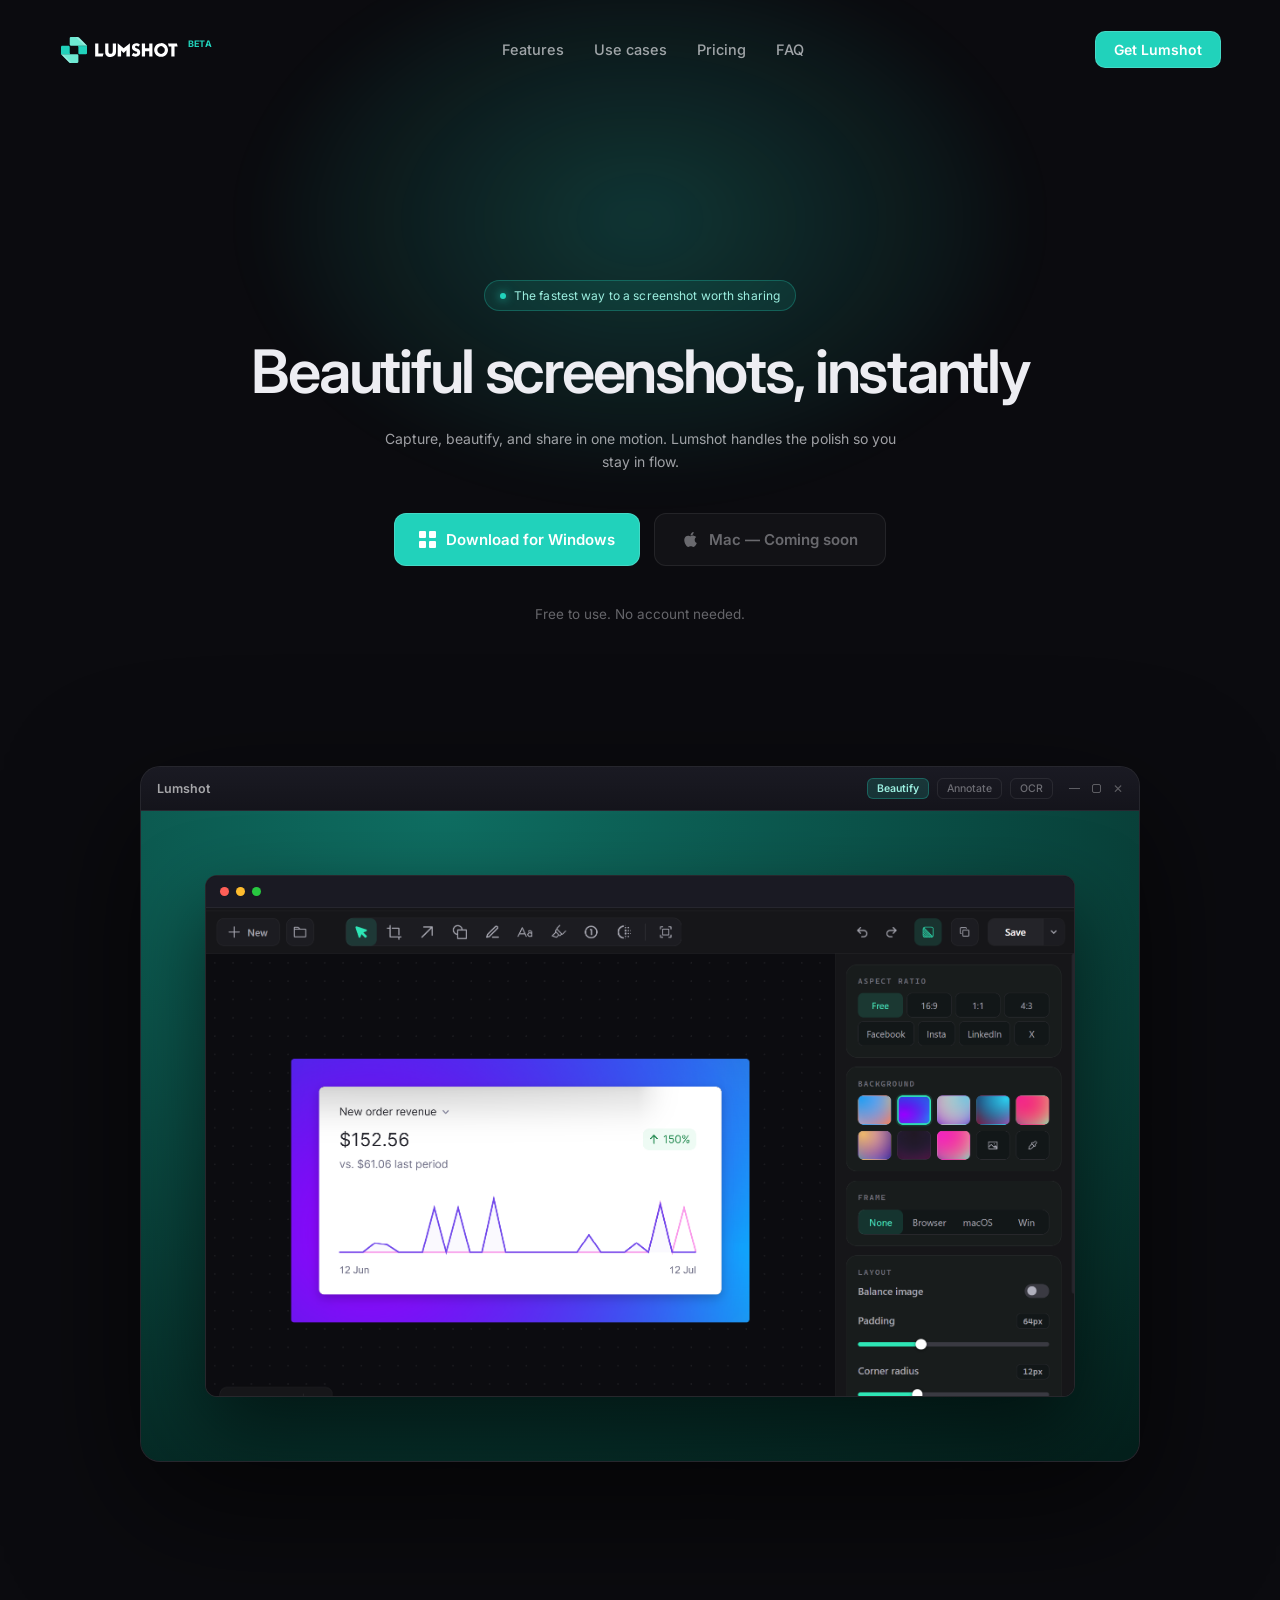
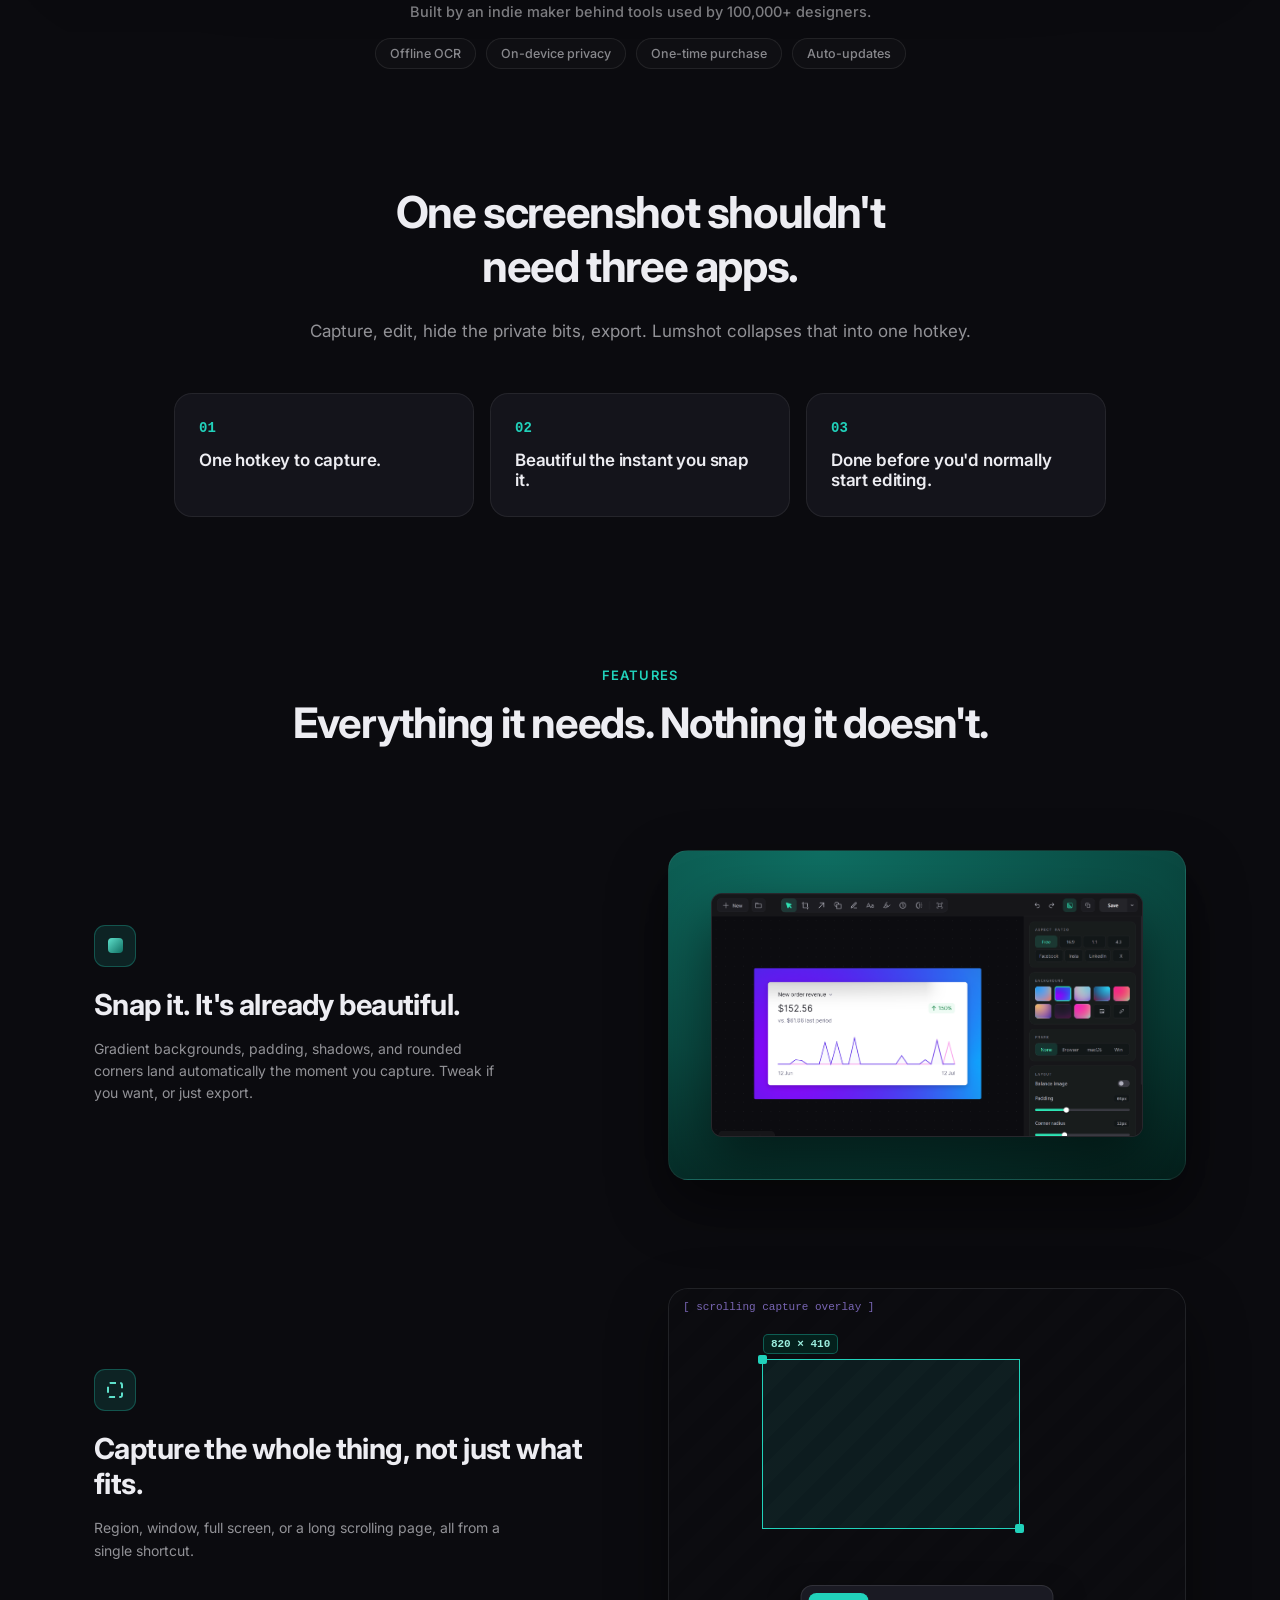
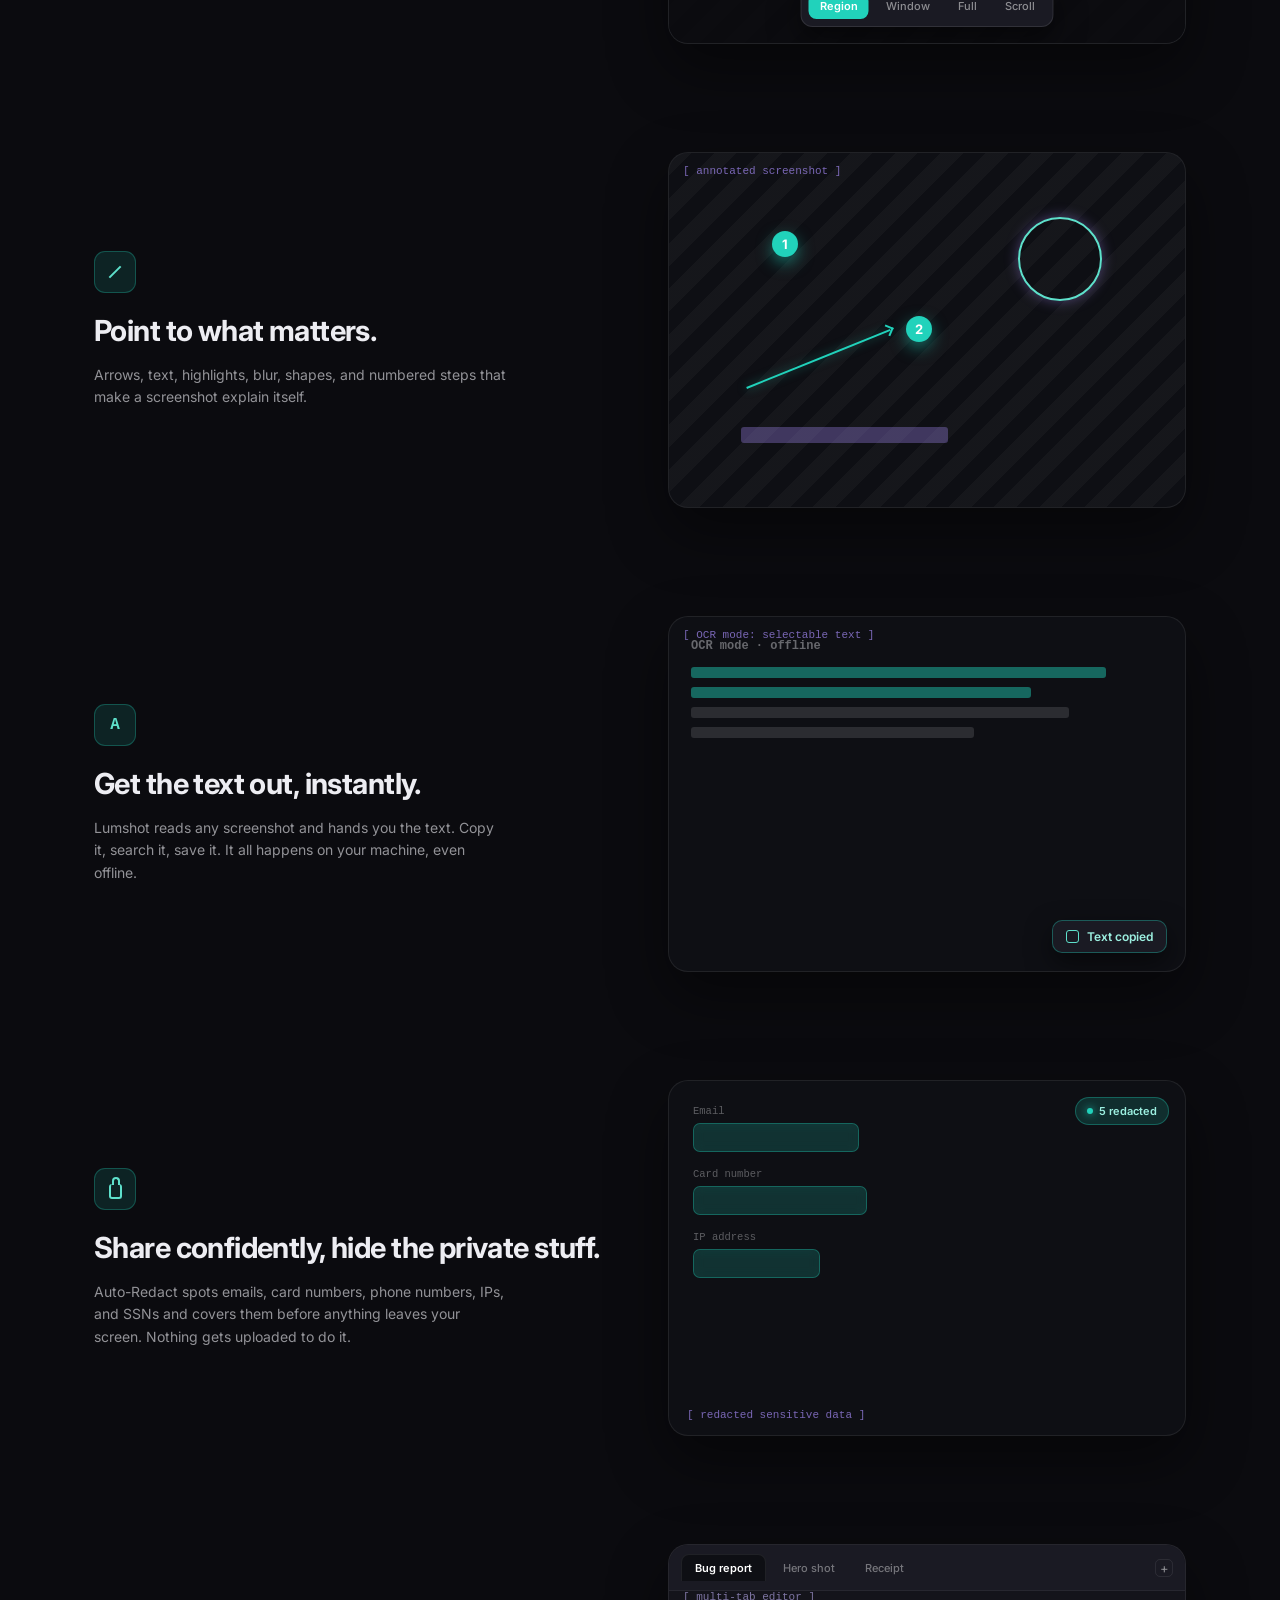
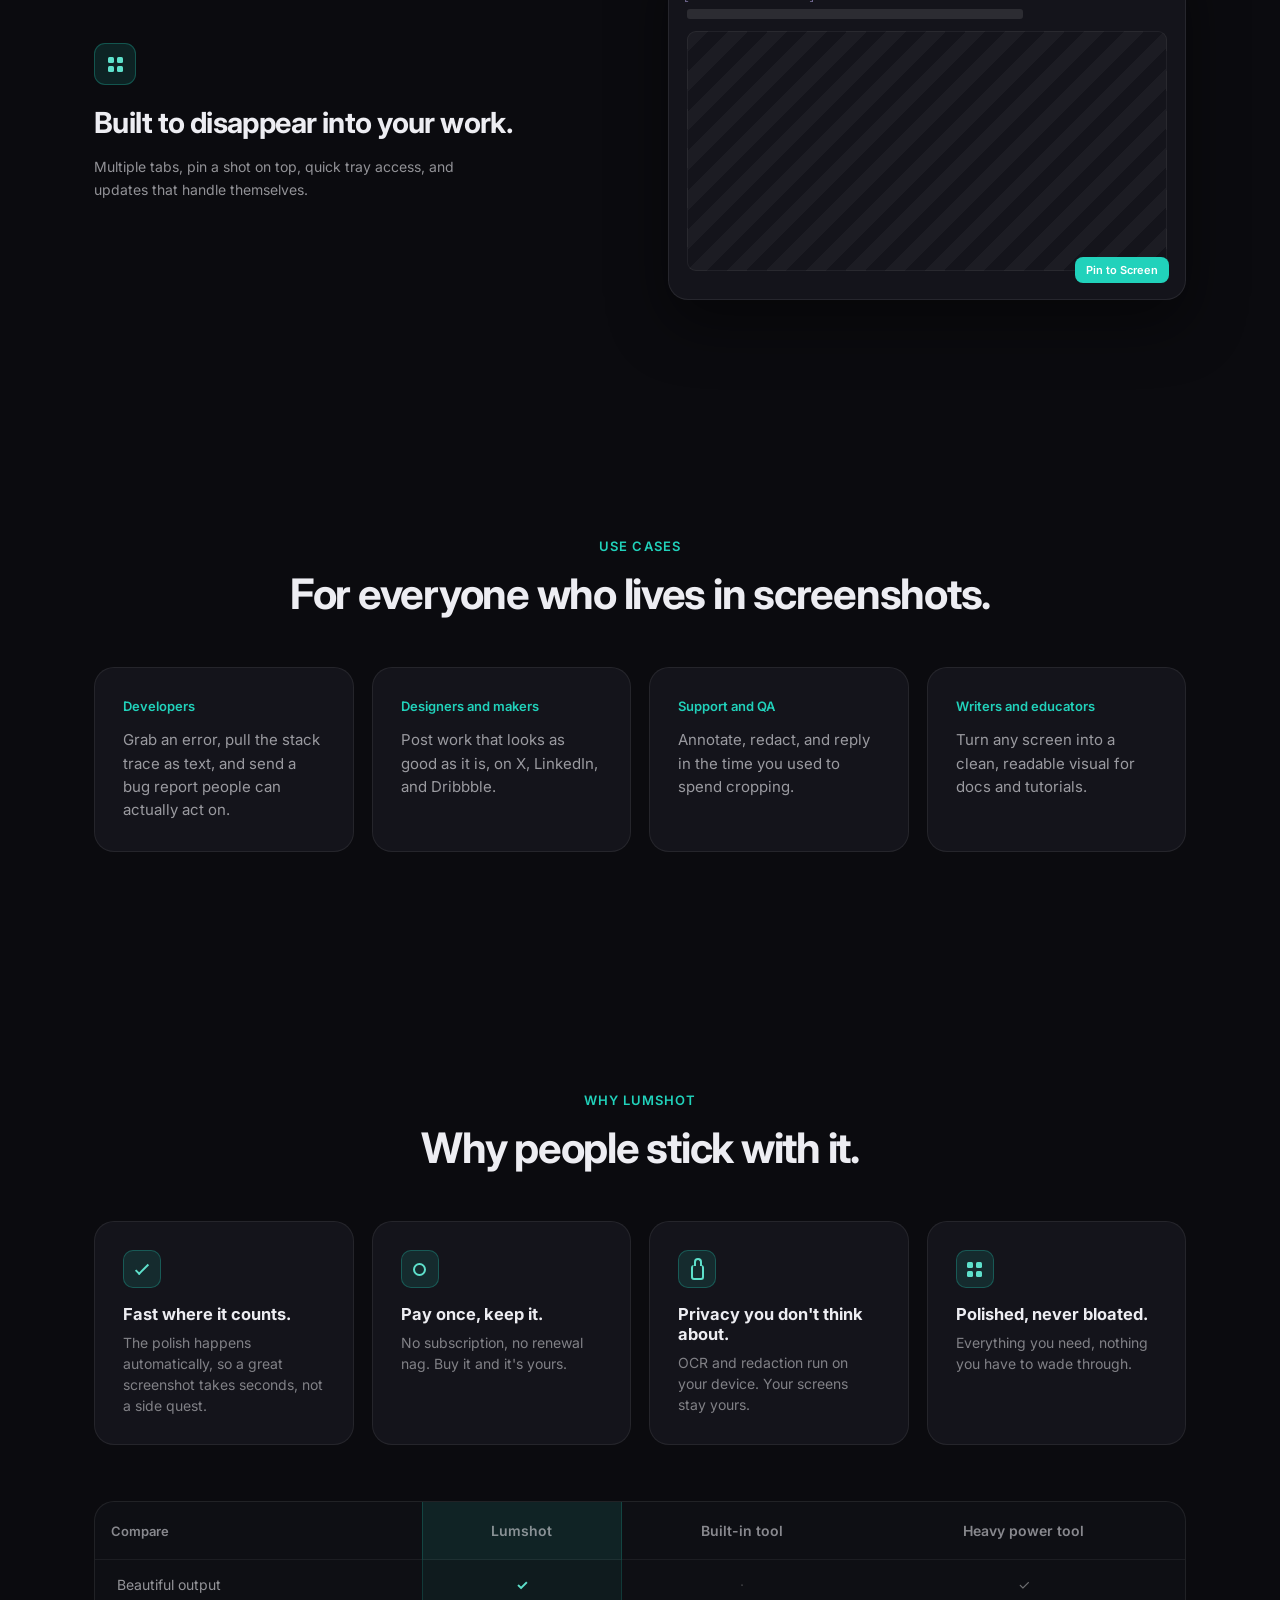
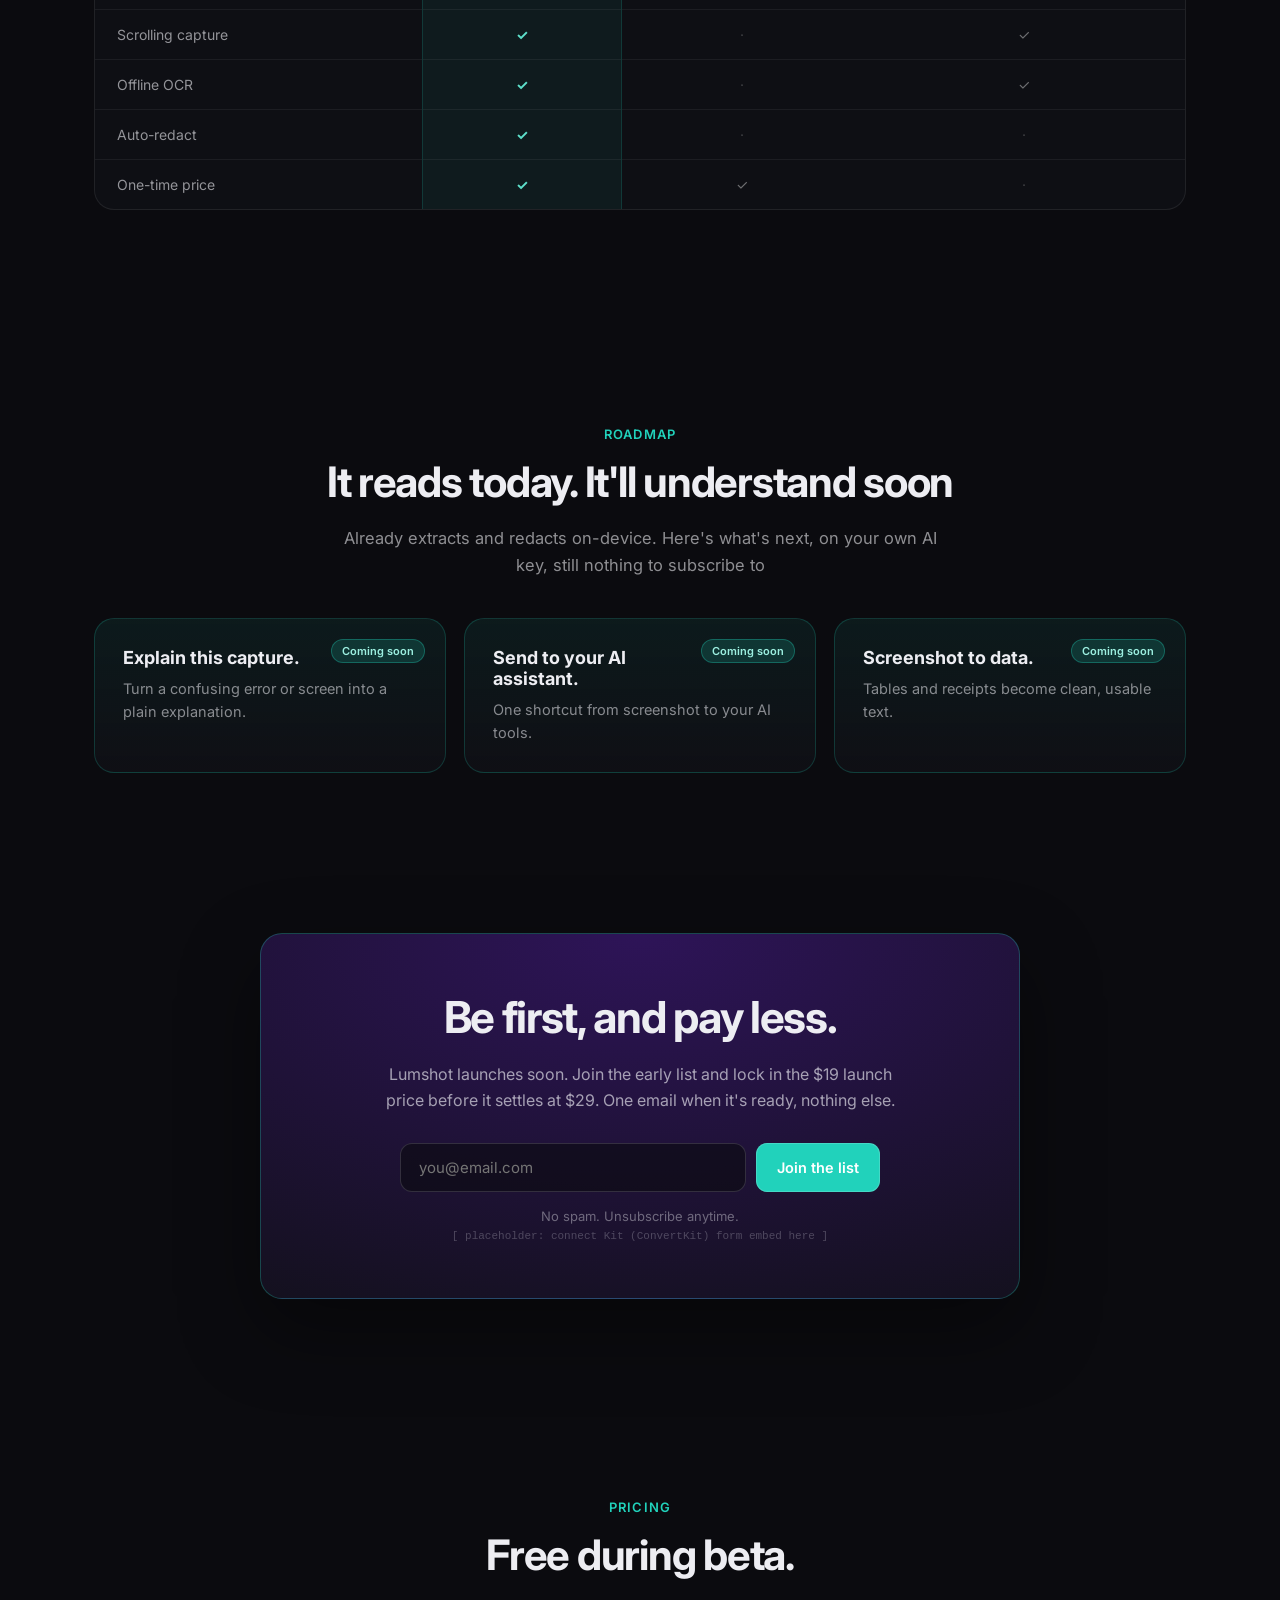
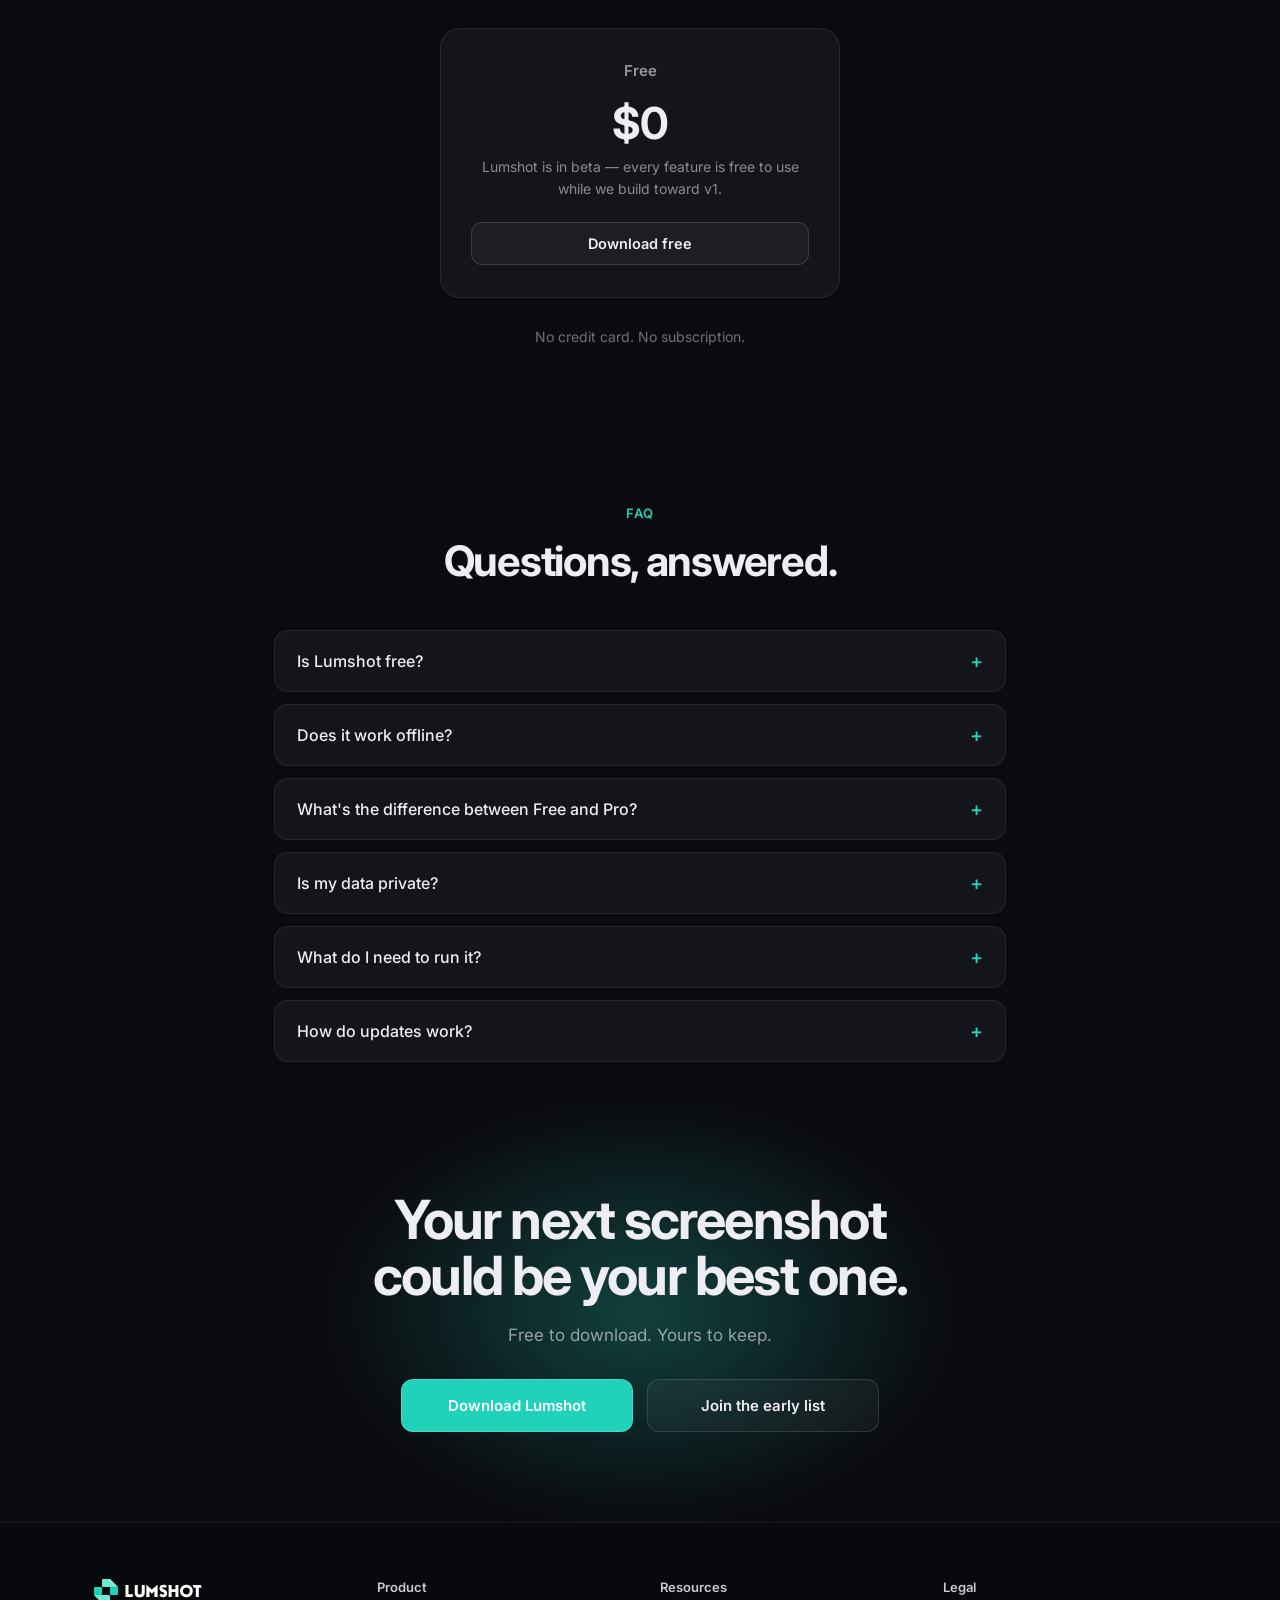
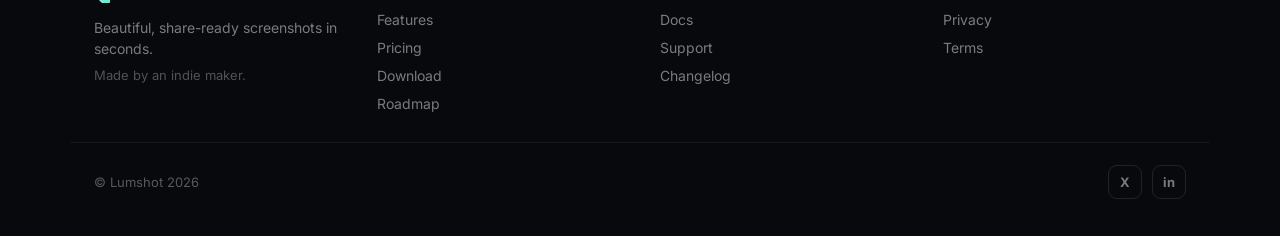
==== index.html @ 4f3ccef1 "Initial commit: Lumshot landing page" ====
<!DOCTYPE html>
<html lang="en">
<head>
<meta charset="utf-8">
<meta name="viewport" content="width=device-width, initial-scale=1">
<title>Lumshot — Beautiful, Share-Ready Screenshots in Seconds</title>
<meta name="description" content="Capture, beautify, annotate, and share screenshots in seconds. Built-in OCR and on-device privacy. A faster screenshot workflow. Pay once, no subscription.">
<link rel="preconnect" href="https://fonts.googleapis.com">
<link rel="preconnect" href="https://fonts.gstatic.com" crossorigin>
<link rel="stylesheet" href="https://fonts.googleapis.com/css2?family=Inter:wght@400;500;600;700;800;900&display=swap">
<link rel="stylesheet" href="styles.css">
</head>
<body>

<div class="page">

<!-- ambient hero glow -->
<div class="hero-glow" aria-hidden="true"></div>

<!-- ===================== NAV ===================== -->
<nav id="lum-nav" class="nav">
  <div id="lum-navbox" class="nav-box">
    <a href="#top" aria-label="Lumshot home" class="nav-logo">
      <img src="assets/logo.svg" alt="Lumshot" class="nav-logo-img">
      <span class="nav-beta">BETA</span>
    </a>
    <div class="nav-links">
      <a href="#features">Features</a>
      <a href="#usecases">Use cases</a>
      <a href="#pricing">Pricing</a>
      <a href="#faq">FAQ</a>
    </div>
    <div class="nav-actions">
      <a href="#pricing" class="btn btn-primary btn-nav">Get Lumshot</a>
      <button id="lum-burger" class="nav-burger" aria-label="Open menu" aria-controls="lum-mobile" aria-expanded="false">
        <span></span>
        <span></span>
        <span></span>
      </button>
    </div>
  </div>
  <div id="lum-mobile" class="nav-mobile">
    <a href="#features">Features</a>
    <a href="#usecases">Use cases</a>
    <a href="#pricing">Pricing</a>
    <a href="#faq">FAQ</a>
    <a href="#pricing" class="nav-mobile-cta">Get Lumshot</a>
  </div>
</nav>

<!-- ===================== HERO ===================== -->
<header id="top" class="hero">
  <div class="pill">
    <span class="pill-dot"></span>
    The fastest way to a screenshot worth sharing
  </div>
  <h1 class="hero-title">Beautiful screenshots, instantly</h1>
  <p class="hero-sub">Capture, beautify, and share in one motion. Lumshot handles the polish so you stay in flow.</p>
  <div class="hero-ctas">
    <a href="#pricing" class="btn btn-primary btn-lg">
      <span class="win-icon" aria-hidden="true">
        <span></span><span></span><span></span><span></span>
      </span>
      Download for Windows
    </a>
    <span class="btn btn-disabled btn-lg">
      <svg viewBox="0 0 384 512" class="mac-icon" aria-hidden="true"><path d="M318.7 268.7c-.2-36.7 16.4-64.4 50-84.8-18.8-26.9-47.2-41.7-84.7-44.6-35.5-2.8-74.3 20.7-88.5 20.7-15 0-49.4-19.7-76.4-19.7C63.3 141.2 4 184.8 4 273.5q0 39.3 14.4 81.2c12.8 36.7 59 126.7 107.2 125.2 25.2-.6 43-17.9 75.8-17.9 31.8 0 48.3 17.9 76.4 17.9 48.6-.7 90.4-82.5 102.6-119.3-65.2-30.7-61.7-90-61.7-91.9zm-56.6-164.2c27.3-32.4 24.8-61.9 24-72.5-24.1 1.4-52 16.4-67.9 34.9-17.5 19.8-27.8 44.3-25.6 71.9 26.1 2 49.9-11.4 69.5-34.3z"></path></svg>
      Mac — Coming soon
    </span>
  </div>
  <p class="hero-note">Free to use. No account needed.</p>

  <!-- hero product shot -->
  <div id="hero-shot" class="hero-shot">
    <div class="hero-shot-float">
      <div class="hero-shot-glow" aria-hidden="true"></div>
      <!-- app window -->
      <div class="app-window">
        <div class="app-titlebar">
          <div class="app-titlebar-left">
            <span class="app-name">Lumshot</span>
          </div>
          <div class="app-titlebar-right">
            <span class="chip chip-active">Beautify</span>
            <span class="chip">Annotate</span>
            <span class="chip">OCR</span>
            <div class="app-window-controls">
              <span class="ctrl-line"></span>
              <span class="ctrl-square"></span>
              <span class="ctrl-close">✕</span>
            </div>
          </div>
        </div>
        <!-- canvas: beautified screenshot on gradient -->
        <div class="app-canvas">
          <div role="img" aria-label="A plain screenshot mid-transform into a polished Lumshot output, framed on a violet gradient with padding and a soft drop shadow" class="shot-frame">
            <div class="shot-titlebar">
              <span class="dot dot-red"></span>
              <span class="dot dot-yellow"></span>
              <span class="dot dot-green"></span>
            </div>
            <div class="shot-image">
              <img src="assets/screenshot.png" alt="Lumshot editor showing a beautified revenue chart screenshot" loading="lazy">
            </div>
          </div>
        </div>
      </div>
    </div>
  </div>
</header>

<!-- ===================== CREDIBILITY ===================== -->
<section class="credibility" data-reveal>
  <p class="credibility-text">Built by an indie maker behind tools used by 100,000+ designers.</p>
  <div class="badge-row">
    <span class="badge">Offline OCR</span>
    <span class="badge">On-device privacy</span>
    <span class="badge">One-time purchase</span>
    <span class="badge">Auto-updates</span>
  </div>
</section>

<!-- ===================== WORKFLOW SHIFT ===================== -->
<section class="workflow" data-reveal>
  <h2 class="section-title-lg">One screenshot shouldn't need three apps.</h2>
  <p class="section-sub-lg">Capture, edit, hide the private bits, export. Lumshot collapses that into one hotkey.</p>
  <div class="workflow-steps">
    <div class="workflow-card">
      <div class="workflow-num">01</div>
      <p class="workflow-text">One hotkey to capture.</p>
    </div>
    <div class="workflow-card">
      <div class="workflow-num">02</div>
      <p class="workflow-text">Beautiful the instant you snap it.</p>
    </div>
    <div class="workflow-card">
      <div class="workflow-num">03</div>
      <p class="workflow-text">Done before you'd normally start editing.</p>
    </div>
  </div>
</section>

<!-- ===================== FEATURES ===================== -->
<section id="features" class="features">
  <div class="section-head" data-reveal>
    <div class="eyebrow">Features</div>
    <h2 class="section-title">Everything it needs. Nothing it doesn't.</h2>
  </div>

  <!-- Feature 1: beautify -->
  <div class="feat-row" data-reveal>
    <div class="feat-copy">
      <div class="feat-icon">
        <span class="icon-swatch"></span>
      </div>
      <h3 class="feat-title">Snap it. It's already beautiful.</h3>
      <p class="feat-desc">Gradient backgrounds, padding, shadows, and rounded corners land automatically the moment you capture. Tweak if you want, or just export.</p>
    </div>
    <div class="media">
      <div class="feat-media-frame feat-media-gradient">
        <div class="feat-media-inner">
          <div class="shot-image">
            <img src="assets/screenshot.png" alt="Lumshot editor showing a beautified revenue chart screenshot" loading="lazy">
          </div>
        </div>
      </div>
    </div>
  </div>

  <!-- Feature 2: capture (reversed) -->
  <div class="feat-row feat-row-reverse" data-reveal>
    <div class="media">
      <div class="mock mock-capture">
        <div class="mock-diagonal-fade"></div>
        <div class="mock-scrim"></div>
        <div class="mock-select-box">
          <span class="mock-select-label">820 × 410</span>
          <span class="mock-select-handle mock-select-handle-br"></span>
          <span class="mock-select-handle mock-select-handle-tl"></span>
        </div>
        <div class="mock-toolbar">
          <span class="toolbar-btn toolbar-btn-active">Region</span>
          <span class="toolbar-btn">Window</span>
          <span class="toolbar-btn">Full</span>
          <span class="toolbar-btn">Scroll</span>
        </div>
        <span class="mock-caption">[ scrolling capture overlay ]</span>
      </div>
    </div>
    <div class="feat-copy">
      <div class="feat-icon">
        <span class="icon-dashed-square"></span>
      </div>
      <h3 class="feat-title">Capture the whole thing, not just what fits.</h3>
      <p class="feat-desc">Region, window, full screen, or a long scrolling page, all from a single shortcut.</p>
    </div>
  </div>

  <!-- Feature 3: annotate -->
  <div class="feat-row" data-reveal>
    <div class="feat-copy">
      <div class="feat-icon">
        <span class="icon-arrow-mark"></span>
      </div>
      <h3 class="feat-title">Point to what matters.</h3>
      <p class="feat-desc">Arrows, text, highlights, blur, shapes, and numbered steps that make a screenshot explain itself.</p>
    </div>
    <div class="media">
      <div class="mock mock-annotate">
        <div class="mock-diagonal-fade mock-diagonal-fade-plain"></div>
        <div class="mock-arrow">
          <span class="mock-arrow-head"></span>
        </div>
        <div class="mock-circle"></div>
        <div class="mock-num mock-num-1">1</div>
        <div class="mock-num mock-num-2">2</div>
        <div class="mock-highlight"></div>
        <span class="mock-caption">[ annotated screenshot ]</span>
      </div>
    </div>
  </div>

  <!-- Feature 4: OCR (reversed) -->
  <div class="feat-row feat-row-reverse" data-reveal>
    <div class="media">
      <div class="mock mock-ocr">
        <div class="mock-ocr-body">
          <div class="mock-ocr-label">OCR mode · offline</div>
          <div class="mock-ocr-lines">
            <div class="ocr-line ocr-line-accent" style="width:88%"></div>
            <div class="ocr-line ocr-line-accent" style="width:72%"></div>
            <div class="ocr-line" style="width:80%"></div>
            <div class="ocr-line" style="width:60%"></div>
          </div>
        </div>
        <div class="mock-ocr-toast">
          <span class="icon-check-square"></span>
          <span class="mock-ocr-toast-text">Text copied</span>
        </div>
        <span class="mock-caption">[ OCR mode: selectable text ]</span>
      </div>
    </div>
    <div class="feat-copy">
      <div class="feat-icon">
        <span class="icon-letter">A</span>
      </div>
      <h3 class="feat-title">Get the text out, instantly.</h3>
      <p class="feat-desc">Lumshot reads any screenshot and hands you the text. Copy it, search it, save it. It all happens on your machine, even offline.</p>
    </div>
  </div>

  <!-- Feature 5: redact -->
  <div class="feat-row" data-reveal>
    <div class="feat-copy">
      <div class="feat-icon">
        <span class="icon-shield"><span></span></span>
      </div>
      <h3 class="feat-title">Share confidently, hide the private stuff.</h3>
      <p class="feat-desc">Auto-Redact spots emails, card numbers, phone numbers, IPs, and SSNs and covers them before anything leaves your screen. Nothing gets uploaded to do it.</p>
    </div>
    <div class="media">
      <div class="mock mock-redact">
        <div class="redact-fields">
          <div class="redact-field">
            <div class="redact-label">Email</div>
            <div class="redact-value">jordan@company.com<span class="redact-blur"></span></div>
          </div>
          <div class="redact-field">
            <div class="redact-label">Card number</div>
            <div class="redact-value">4242 4242 4242 4242<span class="redact-blur"></span></div>
          </div>
          <div class="redact-field">
            <div class="redact-label">IP address</div>
            <div class="redact-value">192.168.0.114<span class="redact-blur"></span></div>
          </div>
        </div>
        <div class="redact-badge">
          <span class="redact-badge-dot"></span>
          <span>5 redacted</span>
        </div>
        <span class="mock-caption mock-caption-bottom">[ redacted sensitive data ]</span>
      </div>
    </div>
  </div>

  <!-- Feature 6: out of your way (reversed) -->
  <div class="feat-row feat-row-reverse" data-reveal>
    <div class="media">
      <div class="mock mock-tabs">
        <div class="mock-tabbar">
          <span class="tab tab-active">Bug report</span>
          <span class="tab">Hero shot</span>
          <span class="tab">Receipt</span>
          <span class="tab-add">+</span>
        </div>
        <div class="mock-tab-body">
          <div class="tab-line"></div>
          <div class="tab-canvas"></div>
        </div>
        <div class="mock-pin">
          <span class="toolbar-btn toolbar-btn-active">Pin to Screen</span>
        </div>
        <span class="mock-caption mock-caption-mid">[ multi-tab editor ]</span>
      </div>
    </div>
    <div class="feat-copy">
      <div class="feat-icon">
        <span class="icon-dots"><span></span><span></span><span></span><span></span></span>
      </div>
      <h3 class="feat-title">Built to disappear into your work.</h3>
      <p class="feat-desc">Multiple tabs, pin a shot on top, quick tray access, and updates that handle themselves.</p>
    </div>
  </div>
</section>

<!-- ===================== USE CASES ===================== -->
<section id="usecases" class="usecases">
  <div class="section-head" data-reveal>
    <div class="eyebrow">Use cases</div>
    <h2 class="section-title">For everyone who lives in screenshots.</h2>
  </div>
  <div class="usecase-grid" data-reveal>
    <div class="usecase-card">
      <div class="usecase-label">Developers</div>
      <p class="usecase-text">Grab an error, pull the stack trace as text, and send a bug report people can actually act on.</p>
    </div>
    <div class="usecase-card">
      <div class="usecase-label">Designers and makers</div>
      <p class="usecase-text">Post work that looks as good as it is, on X, LinkedIn, and Dribbble.</p>
    </div>
    <div class="usecase-card">
      <div class="usecase-label">Support and QA</div>
      <p class="usecase-text">Annotate, redact, and reply in the time you used to spend cropping.</p>
    </div>
    <div class="usecase-card">
      <div class="usecase-label">Writers and educators</div>
      <p class="usecase-text">Turn any screen into a clean, readable visual for docs and tutorials.</p>
    </div>
  </div>
</section>

<!-- ===================== WHY ===================== -->
<section class="why">
  <div class="section-head" data-reveal>
    <div class="eyebrow">Why Lumshot</div>
    <h2 class="section-title">Why people stick with it.</h2>
  </div>
  <div class="why-grid" data-reveal>
    <div class="why-card">
      <div class="why-icon"><span class="icon-check"></span></div>
      <h3 class="why-title">Fast where it counts.</h3>
      <p class="why-text">The polish happens automatically, so a great screenshot takes seconds, not a side quest.</p>
    </div>
    <div class="why-card">
      <div class="why-icon"><span class="icon-circle"></span></div>
      <h3 class="why-title">Pay once, keep it.</h3>
      <p class="why-text">No subscription, no renewal nag. Buy it and it's yours.</p>
    </div>
    <div class="why-card">
      <div class="why-icon"><span class="icon-shield"><span></span></span></div>
      <h3 class="why-title">Privacy you don't think about.</h3>
      <p class="why-text">OCR and redaction run on your device. Your screens stay yours.</p>
    </div>
    <div class="why-card">
      <div class="why-icon"><span class="icon-dots"><span></span><span></span><span></span><span></span></span></div>
      <h3 class="why-title">Polished, never bloated.</h3>
      <p class="why-text">Everything you need, nothing you have to wade through.</p>
    </div>
  </div>

  <!-- comparison table -->
  <div class="compare-wrap" data-reveal>
    <div class="compare-scroll">
      <table class="compare-table">
        <thead>
          <tr>
            <th class="compare-th-label">Compare</th>
            <th class="compare-th-main">Lumshot</th>
            <th>Built-in tool</th>
            <th>Heavy power tool</th>
          </tr>
        </thead>
        <tbody>
          <tr>
            <td>Beautiful output</td>
            <td class="compare-td-main">✓</td>
            <td class="compare-td-no">·</td>
            <td class="compare-td-dim">✓</td>
          </tr>
          <tr>
            <td>Scrolling capture</td>
            <td class="compare-td-main">✓</td>
            <td class="compare-td-no">·</td>
            <td class="compare-td-dim">✓</td>
          </tr>
          <tr>
            <td>Offline OCR</td>
            <td class="compare-td-main">✓</td>
            <td class="compare-td-no">·</td>
            <td class="compare-td-dim">✓</td>
          </tr>
          <tr>
            <td>Auto-redact</td>
            <td class="compare-td-main">✓</td>
            <td class="compare-td-no">·</td>
            <td class="compare-td-no">·</td>
          </tr>
          <tr>
            <td>One-time price</td>
            <td class="compare-td-main">✓</td>
            <td class="compare-td-dim">✓</td>
            <td class="compare-td-no">·</td>
          </tr>
        </tbody>
      </table>
    </div>
  </div>
</section>

<!-- ===================== AI ROADMAP ===================== -->
<section class="roadmap">
  <div class="section-head" data-reveal>
    <div class="eyebrow">Roadmap</div>
    <h2 class="section-title">It reads today. It'll understand soon</h2>
    <p class="section-sub">Already extracts and redacts on-device. Here's what's next, on your own AI key, still nothing to subscribe to</p>
  </div>
  <div class="roadmap-grid" data-reveal>
    <div class="roadmap-card">
      <span class="badge-soon">Coming soon</span>
      <h3 class="roadmap-title">Explain this capture.</h3>
      <p class="roadmap-text">Turn a confusing error or screen into a plain explanation.</p>
    </div>
    <div class="roadmap-card">
      <span class="badge-soon">Coming soon</span>
      <h3 class="roadmap-title">Send to your AI assistant.</h3>
      <p class="roadmap-text">One shortcut from screenshot to your AI tools.</p>
    </div>
    <div class="roadmap-card">
      <span class="badge-soon">Coming soon</span>
      <h3 class="roadmap-title">Screenshot to data.</h3>
      <p class="roadmap-text">Tables and receipts become clean, usable text.</p>
    </div>
  </div>
</section>

<!-- ===================== EARLY-BIRD ===================== -->
<section class="early-bird">
  <div class="early-bird-card" data-reveal>
    <h2 class="early-bird-title">Be first, and pay less.</h2>
    <p class="early-bird-text">Lumshot launches soon. Join the early list and lock in the $19 launch price before it settles at $29. One email when it's ready, nothing else.</p>
    <!-- KIT (ConvertKit) PLACEHOLDER FORM — replace this form with your Kit embed -->
    <form id="lum-form" class="waitlist-form">
      <input type="email" placeholder="you@email.com" aria-label="Email address" required>
      <button type="submit" class="btn btn-primary">Join the list</button>
    </form>
    <p id="lum-form-note" class="waitlist-note">No spam. Unsubscribe anytime.</p>
    <p class="waitlist-placeholder">[ placeholder: connect Kit (ConvertKit) form embed here ]</p>
  </div>
</section>

<!-- ===================== PRICING ===================== -->
<section id="pricing" class="pricing">
  <div class="section-head" data-reveal>
    <div class="eyebrow">Pricing</div>
    <h2 class="section-title">Free during beta.</h2>
  </div>
  <div class="pricing-row" data-reveal>
    <div class="pricing-card">
      <div class="pricing-plan">Free</div>
      <div class="pricing-amount"><span>$0</span></div>
      <p class="pricing-desc">Lumshot is in beta — every feature is free to use while we build toward v1.</p>
      <a href="#" class="btn btn-secondary">Download free</a>
    </div>
  </div>
  <p class="pricing-footnote">No credit card. No subscription.</p>
</section>

<!-- ===================== FAQ ===================== -->
<section id="faq" class="faq">
  <div class="section-head" data-reveal>
    <div class="eyebrow">FAQ</div>
    <h2 class="section-title">Questions, answered.</h2>
  </div>
  <div class="faq-list" data-reveal>
    <div class="faq-item" data-faq>
      <button class="faq-question" data-faq-q>
        <span>Is Lumshot free?</span>
        <span class="faq-icon" data-faq-i>+</span>
      </button>
      <div class="faq-answer" data-faq-a><p>Yes, for now. Lumshot is free during the beta. Once we launch v1, it'll be a one-time purchase of $29.</p></div>
    </div>
    <div class="faq-item" data-faq>
      <button class="faq-question" data-faq-q>
        <span>Does it work offline?</span>
        <span class="faq-icon" data-faq-i>+</span>
      </button>
      <div class="faq-answer" data-faq-a><p>Yes. Capturing, beautifying, and reading text all happen locally. Your screens never get uploaded.</p></div>
    </div>
    <div class="faq-item" data-faq>
      <button class="faq-question" data-faq-q>
        <span>What's the difference between Free and Pro?</span>
        <span class="faq-icon" data-faq-i>+</span>
      </button>
      <div class="faq-answer" data-faq-a><p>Free gives you every feature with a small watermark on exports. Pro removes it and lets you use your own.</p></div>
    </div>
    <div class="faq-item" data-faq>
      <button class="faq-question" data-faq-q>
        <span>Is my data private?</span>
        <span class="faq-icon" data-faq-i>+</span>
      </button>
      <div class="faq-answer" data-faq-a><p>Completely. Text extraction and redaction run on your device. Nothing leaves it.</p></div>
    </div>
    <div class="faq-item" data-faq>
      <button class="faq-question" data-faq-q>
        <span>What do I need to run it?</span>
        <span class="faq-icon" data-faq-i>+</span>
      </button>
      <div class="faq-answer" data-faq-a><p>A recent Windows 10 or 11 desktop. macOS support is on the way.</p></div>
    </div>
    <div class="faq-item" data-faq>
      <button class="faq-question" data-faq-q>
        <span>How do updates work?</span>
        <span class="faq-icon" data-faq-i>+</span>
      </button>
      <div class="faq-answer" data-faq-a><p>Lumshot keeps itself up to date automatically.</p></div>
    </div>
  </div>
</section>

<!-- ===================== FINAL CTA ===================== -->
<section class="final-cta">
  <div class="final-cta-glow" aria-hidden="true"></div>
  <div class="final-cta-inner" data-reveal>
    <h2 class="final-cta-title">Your next screenshot could be your best one.</h2>
    <p class="final-cta-text">Free to download. Yours to keep.</p>
    <div class="final-cta-actions">
      <a href="#pricing" class="btn btn-primary btn-lg">Download Lumshot</a>
      <a href="#top" class="btn btn-secondary btn-lg">Join the early list</a>
    </div>
  </div>
</section>

<!-- ===================== FOOTER ===================== -->
<footer class="site-footer">
  <div class="footer-grid">
    <div class="footer-brand">
      <a href="#top" aria-label="Lumshot home" class="footer-logo">
        <img src="assets/logo.svg" alt="Lumshot" class="footer-logo-img">
      </a>
      <p class="footer-tagline">Beautiful, share-ready screenshots in seconds.</p>
      <p class="footer-made-by">Made by an indie maker.</p>
    </div>
    <div class="footer-col">
      <div class="footer-col-title">Product</div>
      <div class="footer-links">
        <a href="#features">Features</a>
        <a href="#pricing">Pricing</a>
        <a href="#pricing">Download</a>
        <a href="#">Roadmap</a>
      </div>
    </div>
    <div class="footer-col">
      <div class="footer-col-title">Resources</div>
      <div class="footer-links">
        <a href="#">Docs</a>
        <a href="#">Support</a>
        <a href="#">Changelog</a>
      </div>
    </div>
    <div class="footer-col">
      <div class="footer-col-title">Legal</div>
      <div class="footer-links">
        <a href="#">Privacy</a>
        <a href="#">Terms</a>
      </div>
    </div>
  </div>
  <div class="footer-bottom">
    <span class="footer-copyright">© Lumshot 2026</span>
    <div class="footer-social">
      <a href="https://www.linkedin.com/company/lumshot/" aria-label="X" class="social-btn">X</a>
      <a href="https://www.linkedin.com/company/lumshot/" aria-label="LinkedIn" class="social-btn">in</a>
    </div>
  </div>
</footer>

</div>

<script src="script.js"></script>
</body>
</html>
---- styles.css ----
/* =========================================================
   Lumshot — stylesheet
   Organized: custom properties, reset/base, animations,
   layout shell, nav, hero, sections in page order, footer,
   responsive media queries.
   ========================================================= */

/* ---------- Custom properties ---------- */
:root {
  --color-bg: #0B0B0F;
  --color-bg-alt: #0E0F14;
  --color-bg-card: #14141B;
  --color-bg-titlebar: #1A1A23;
  --color-bg-footer: #08090C;
  --color-text: #EDEDF2;
  --color-text-muted-66: rgba(237, 237, 242, .66);
  --color-text-muted-62: rgba(237, 237, 242, .62);
  --color-text-muted-6: rgba(237, 237, 242, .6);
  --color-text-muted-58: rgba(237, 237, 242, .58);
  --color-text-muted-55: rgba(237, 237, 242, .55);
  --color-text-muted-5: rgba(237, 237, 242, .5);
  --color-text-muted-45: rgba(237, 237, 242, .45);
  --color-text-muted-4: rgba(237, 237, 242, .4);
  --color-text-muted-35: rgba(237, 237, 242, .35);
  --color-text-muted-32: rgba(237, 237, 242, .32);
  --color-text-muted-25: rgba(237, 237, 242, .25);

  --color-accent: #21D2BB;
  --color-accent-light: #5EE0CB;
  --color-accent-lighter: #9CEFE0;
  --color-accent-deep: #0F6E62;
  --color-accent-deeper: #0A4A42;
  --color-accent-deepest: #04201C;
  --color-violet: rgba(167, 139, 250, .7);

  --border-subtle: rgba(255, 255, 255, .07);
  --border-subtle-2: rgba(255, 255, 255, .08);
  --border-faint: rgba(255, 255, 255, .05);
  --border-accent: rgba(33, 210, 187, .28);

  --font-sans: 'Inter', system-ui, -apple-system, sans-serif;
  --font-mono: ui-monospace, monospace;

  --container-lg: 1200px;
  --container-md: 1140px;
  --container-sm: 1100px;
  --container-xs: 980px;
}

/* ---------- Reset / base ---------- */
* {
  box-sizing: border-box;
}

html {
  scroll-behavior: smooth;
}

body {
  margin: 0;
  background: var(--color-bg);
  color: var(--color-text);
  font-family: var(--font-sans);
  -webkit-font-smoothing: antialiased;
  text-rendering: optimizeLegibility;
  overflow-x: hidden;
}

a {
  color: inherit;
  text-decoration: none;
}

img {
  max-width: 100%;
}

button {
  font-family: inherit;
}

::selection {
  background: rgba(33, 210, 187, .4);
  color: #fff;
}

/* ---------- Animations ---------- */
@keyframes lumFloat {
  0%, 100% { transform: translateY(0); }
  50% { transform: translateY(-14px); }
}

@keyframes lumPulse {
  0%, 100% { opacity: .5; }
  50% { opacity: .85; }
}

/* ---------- Page shell ---------- */
.page {
  position: relative;
  width: 100%;
  background: var(--color-bg);
  overflow-x: hidden;
}

.hero-glow {
  position: absolute;
  top: -160px;
  left: 50%;
  transform: translateX(-50%);
  width: 1100px;
  height: 760px;
  background: radial-gradient(closest-side, rgba(33, 210, 187, .22), rgba(33, 210, 187, .06) 55%, transparent 72%);
  filter: blur(20px);
  pointer-events: none;
  z-index: 0;
  animation: lumPulse 7s ease-in-out infinite;
}

/* [data-reveal] elements are progressively enhanced by script.js
   (opacity/transform + IntersectionObserver). They render fully
   visible without JS. */

/* ---------- Buttons ---------- */
.btn {
  display: inline-flex;
  align-items: center;
  justify-content: center;
  gap: 10px;
  padding: 12px 20px;
  border-radius: 11px;
  font-size: 14.5px;
  font-weight: 600;
  border: 1px solid transparent;
  transition: all .2s;
  white-space: nowrap;
  cursor: pointer;
}

.btn-primary {
  color: #fff;
  background: var(--color-accent);
  border-color: rgba(255, 255, 255, .16);
}

.btn-primary:hover {
  transform: translateY(-2px);
}

.btn-secondary {
  color: var(--color-text);
  background: rgba(255, 255, 255, .04);
  border-color: rgba(255, 255, 255, .13);
}

.btn-secondary:hover {
  background: rgba(255, 255, 255, .08);
}

.btn-disabled {
  color: var(--color-text-muted-4);
  background: rgba(255, 255, 255, .03);
  border-color: var(--border-subtle-2);
  cursor: default;
}

.btn-nav {
  padding: 9px 18px;
  border-radius: 10px;
  font-size: 14px;
}

.btn-lg {
  min-width: 232px;
  padding: 16px 24px;
  border-radius: 12px;
  font-size: 15px;
}

.win-icon {
  display: grid;
  grid-template-columns: 1fr 1fr;
  gap: 2.5px;
  width: 17px;
  height: 17px;
}

.win-icon span {
  background: #fff;
  border-radius: 1px;
}

.mac-icon {
  width: 17px;
  height: 17px;
  display: block;
  fill: var(--color-text-muted-4);
}

/* ---------- Nav ---------- */
.nav {
  position: fixed;
  top: 0;
  left: 0;
  right: 0;
  z-index: 60;
  padding: 16px 16px 0;
}

.nav-box {
  max-width: var(--container-lg);
  margin: 0 auto;
  padding: 14px 18px 14px 20px;
  display: flex;
  align-items: center;
  justify-content: space-between;
  gap: 24px;
  border-radius: 18px;
  background: transparent;
  border: 1px solid transparent;
  box-shadow: none;
  backdrop-filter: none;
  -webkit-backdrop-filter: none;
  transition: background .35s ease, border-color .35s ease, box-shadow .35s ease, backdrop-filter .35s ease;
}

.nav-box.is-scrolled {
  background: rgba(14, 15, 20, .82);
  border-color: rgba(255, 255, 255, .1);
  box-shadow: 0 16px 50px rgba(0, 0, 0, .5);
  backdrop-filter: blur(16px) saturate(150%);
  -webkit-backdrop-filter: blur(16px) saturate(150%);
}

.nav-logo {
  display: flex;
  align-items: flex-start;
  gap: 10px;
}

.nav-logo-img {
  height: 26px;
  display: block;
}

.nav-beta {
  font-size: 9px;
  font-weight: 700;
  letter-spacing: .04em;
  color: var(--color-accent);
  line-height: 1;
  margin-top: 2px;
}

.nav-links {
  display: flex;
  align-items: center;
  gap: 30px;
  font-size: 14.5px;
  color: var(--color-text-muted-66);
  font-weight: 500;
}

.nav-links a {
  transition: color .2s;
}

.nav-links a:hover {
  color: #fff;
}

.nav-actions {
  display: flex;
  align-items: center;
  gap: 12px;
}

.nav-burger {
  display: none;
  align-items: center;
  justify-content: center;
  width: 40px;
  height: 40px;
  border-radius: 10px;
  border: 1px solid var(--border-subtle-2);
  background: rgba(255, 255, 255, .03);
  cursor: pointer;
  flex-direction: column;
  gap: 4px;
}

.nav-burger span {
  width: 16px;
  height: 1.6px;
  background: var(--color-text);
  display: block;
}

.nav-mobile {
  display: none;
  flex-direction: column;
  gap: 4px;
  margin: 8px 0 0;
  padding: 12px 20px 18px;
  border-radius: 18px;
  background: rgba(11, 11, 15, .96);
  backdrop-filter: blur(16px);
  border: 1px solid var(--border-subtle-2);
}

.nav-mobile.is-open {
  display: flex;
}

.nav-mobile a {
  padding: 12px 8px;
  font-size: 16px;
  font-weight: 500;
  border-bottom: 1px solid var(--border-faint);
}

.nav-mobile-cta {
  margin-top: 12px;
  text-align: center;
  padding: 13px;
  border-radius: 11px;
  font-weight: 600;
  color: #fff;
  background: var(--color-accent);
  border-bottom: none !important;
}

/* ---------- Hero ---------- */
.hero {
  position: relative;
  z-index: 1;
  max-width: var(--container-lg);
  margin: 0 auto;
  padding: 280px 24px 96px;
  text-align: center;
}

.pill {
  display: inline-flex;
  align-items: center;
  gap: 8px;
  padding: 7px 15px;
  border-radius: 999px;
  font-size: 12px;
  font-weight: 400;
  letter-spacing: .01em;
  color: var(--color-accent-lighter);
  background: rgba(33, 210, 187, .1);
  border: 1px solid var(--border-accent);
  margin-bottom: 30px;
}

.pill-dot {
  width: 6px;
  height: 6px;
  border-radius: 50%;
  background: var(--color-accent);
  box-shadow: 0 0 10px var(--color-accent);
  display: block;
}

.hero-title {
  font-size: clamp(36px, 6.6vw, 60px);
  line-height: 1.02;
  letter-spacing: -.038em;
  font-weight: 600;
  margin: 0 auto;
  max-width: 22ch;
  text-wrap: balance;
}

.hero-sub {
  margin: 26px auto 0;
  max-width: 58ch;
  font-size: clamp(14px, 2.1vw, 14px);
  line-height: 1.6;
  color: var(--color-text-muted-66);
  font-weight: 400;
}

.hero-ctas {
  display: flex;
  flex-wrap: wrap;
  gap: 14px;
  justify-content: center;
  margin-top: 40px;
}

.hero-note {
  margin: 40px 0 0;
  font-size: 13.5px;
  color: var(--color-text-muted-4);
}

.hero-shot {
  margin-top: 144px;
  will-change: transform;
}

.hero-shot-float {
  position: relative;
  animation: lumFloat 6.5s ease-in-out infinite;
}

.hero-shot-glow {
  position: absolute;
  inset: -40px -10px -60px;
  background: radial-gradient(closest-side, rgba(33, 210, 187, .32), transparent 70%);
  filter: blur(34px);
  z-index: -1;
}

/* ---------- App window mock (hero) ---------- */
.app-window {
  max-width: 1000px;
  margin: 0 auto;
  border-radius: 20px;
  overflow: hidden;
  background: var(--color-bg-card);
  border: 1px solid var(--border-subtle-2);
  box-shadow: 0 44px 130px rgba(0, 0, 0, .65), 0 0 0 1px rgba(255, 255, 255, .02) inset;
}

.app-titlebar {
  display: flex;
  align-items: center;
  justify-content: space-between;
  padding: 11px 16px;
  background: linear-gradient(#1A1A23, #14141B);
  border-bottom: 1px solid rgba(255, 255, 255, .06);
}

.app-titlebar-left {
  display: flex;
  align-items: center;
  gap: 10px;
}

.app-name {
  font-weight: 600;
  font-size: 12.5px;
  color: rgba(255, 255, 255, .62);
}

.app-titlebar-right {
  display: flex;
  align-items: center;
  gap: 8px;
}

.chip {
  padding: 3px 9px;
  border-radius: 6px;
  font-size: 10.5px;
  font-weight: 500;
  color: var(--color-text-muted-4);
  border: 1px solid var(--border-subtle-2);
}

.chip-active {
  font-weight: 600;
  color: var(--color-accent-lighter);
  background: rgba(33, 210, 187, .16);
  border-color: rgba(33, 210, 187, .3);
}

.app-window-controls {
  display: flex;
  align-items: center;
  gap: 12px;
  color: rgba(255, 255, 255, .3);
  margin-left: 8px;
}

.ctrl-line {
  width: 11px;
  height: 1.5px;
  background: currentColor;
  display: block;
}

.ctrl-square {
  width: 9px;
  height: 9px;
  border: 1.5px solid currentColor;
  border-radius: 2px;
  display: block;
}

.ctrl-close {
  font-size: 12px;
  line-height: 1;
}

.app-canvas {
  padding: clamp(30px, 5vw, 68px);
  background: radial-gradient(120% 120% at 30% 0%, #0F6E62 0%, #0A4A42 46%, #04201C 100%);
}

.shot-frame {
  border-radius: 12px;
  overflow: hidden;
  background: var(--color-bg-alt);
  border: 1px solid rgba(255, 255, 255, .1);
  box-shadow: 0 34px 80px rgba(0, 0, 0, .55);
}

.shot-titlebar {
  display: flex;
  align-items: center;
  gap: 7px;
  padding: 11px 14px;
  background: var(--color-bg-titlebar);
  border-bottom: 1px solid rgba(255, 255, 255, .05);
}

.dot {
  width: 9px;
  height: 9px;
  border-radius: 50%;
  display: block;
}

.dot-red { background: #ff5f57; }
.dot-yellow { background: #febc2e; }
.dot-green { background: #28c840; }

.shot-image {
  aspect-ratio: 16 / 9;
  background: var(--color-bg-alt);
}

.shot-image img {
  width: 100%;
  height: 100%;
  object-fit: cover;
  display: block;
}

/* ---------- Section heads (shared) ---------- */
.section-head {
  text-align: center;
  margin-bottom: 48px;
}

.eyebrow {
  font-size: 13px;
  font-weight: 600;
  letter-spacing: .08em;
  text-transform: uppercase;
  color: var(--color-accent);
  margin-bottom: 14px;
}

.section-title {
  font-size: clamp(30px, 4.6vw, 42px);
  letter-spacing: -.03em;
  font-weight: 700;
  margin: 0;
  max-width: 26ch;
  margin-inline: auto;
  text-wrap: balance;
}

.section-sub {
  margin: 18px auto 0;
  max-width: 60ch;
  font-size: 16.5px;
  line-height: 1.6;
  color: var(--color-text-muted-58);
}

.section-title-lg {
  font-size: clamp(30px, 4.8vw, 44px);
  letter-spacing: -.032em;
  font-weight: 700;
  margin: 0 auto;
  max-width: 24ch;
  text-wrap: balance;
}

.section-sub-lg {
  margin: 24px auto 0;
  max-width: 62ch;
  font-size: clamp(15px, 2.2vw, 17px);
  line-height: 1.65;
  color: var(--color-text-muted-6);
}

/* ---------- Credibility ---------- */
.credibility {
  position: relative;
  z-index: 1;
  max-width: var(--container-sm);
  margin: 0 auto;
  padding: 30px 24px 20px;
  text-align: center;
}

.credibility-text {
  font-size: 14.5px;
  color: var(--color-text-muted-5);
  font-weight: 500;
}

.badge-row {
  display: flex;
  flex-wrap: wrap;
  justify-content: center;
  gap: 10px;
  margin-top: 18px;
}

.badge {
  padding: 7px 14px;
  border-radius: 999px;
  font-size: 12.5px;
  font-weight: 500;
  color: var(--color-text-muted-55);
  border: 1px solid var(--border-subtle-2);
  background: rgba(255, 255, 255, .02);
}

/* ---------- Workflow shift ---------- */
.workflow {
  position: relative;
  z-index: 1;
  max-width: var(--container-xs);
  margin: 0 auto;
  padding: 96px 24px 30px;
  text-align: center;
}

.workflow-steps {
  display: grid;
  grid-template-columns: repeat(auto-fit, minmax(220px, 1fr));
  gap: 16px;
  margin-top: 48px;
  text-align: left;
}

.workflow-card {
  padding: 26px 24px;
  border-radius: 18px;
  background: var(--color-bg-card);
  border: 1px solid var(--border-subtle);
}

.workflow-num {
  font: 700 14px var(--font-mono);
  color: var(--color-accent);
  margin-bottom: 14px;
}

.workflow-text {
  margin: 0;
  font-size: 17px;
  font-weight: 600;
  letter-spacing: -.01em;
}

/* ---------- Features ---------- */
.features {
  position: relative;
  z-index: 1;
  max-width: var(--container-md);
  margin: 0 auto;
  padding: 120px 24px 40px;
}

.feat-row {
  display: grid;
  grid-template-columns: 1fr 1fr;
  gap: 56px;
  align-items: center;
  padding: 54px 0;
}

.feat-row-reverse .feat-copy {
  order: 1;
}

.feat-row-reverse .media {
  order: 2;
}

.feat-icon {
  display: inline-flex;
  width: 42px;
  height: 42px;
  border-radius: 11px;
  align-items: center;
  justify-content: center;
  background: rgba(33, 210, 187, .12);
  border: 1px solid var(--border-accent);
  margin-bottom: 20px;
}

.feat-title {
  font-size: clamp(24px, 3.2vw, 29px);
  letter-spacing: -.02em;
  font-weight: 700;
  margin: 0;
}

.feat-desc {
  margin: 16px 0 0;
  font-size: 14px;
  line-height: 1.6;
  color: var(--color-text-muted-6);
  max-width: 46ch;
}

/* feature icon glyphs */
.icon-swatch {
  width: 15px;
  height: 15px;
  border-radius: 4px;
  background: linear-gradient(135deg, var(--color-accent-light), var(--color-accent-deep));
  display: block;
}

.icon-dashed-square {
  width: 16px;
  height: 16px;
  border: 2px dashed var(--color-accent-light);
  border-radius: 3px;
  display: block;
}

.icon-arrow-mark {
  display: block;
  width: 16px;
  height: 2px;
  background: var(--color-accent-light);
  transform: rotate(-45deg);
}

.icon-letter {
  font: 700 16px var(--font-mono);
  color: var(--color-accent-light);
}

.icon-shield {
  width: 13px;
  height: 15px;
  border: 2px solid var(--color-accent-light);
  border-radius: 3px;
  border-top: none;
  position: relative;
  display: block;
  margin-top: 6px;
}

.icon-shield span {
  position: absolute;
  top: -7px;
  left: 1.5px;
  width: 8px;
  height: 8px;
  border: 2px solid var(--color-accent-light);
  border-bottom: none;
  border-radius: 5px 5px 0 0;
}

.icon-dots {
  display: grid;
  grid-template-columns: 1fr 1fr;
  gap: 3px;
}

.icon-dots span {
  width: 6px;
  height: 6px;
  background: var(--color-accent-light);
  border-radius: 1.5px;
}

/* ---------- Feature media mocks (shared frame) ---------- */
.feat-media-frame {
  border-radius: 20px;
  padding: clamp(22px, 4vw, 42px);
  border: 1px solid rgba(255, 255, 255, .06);
  box-shadow: 0 24px 60px rgba(0, 0, 0, .45);
}

.feat-media-gradient {
  background: radial-gradient(120% 120% at 30% 0%, #0F6E62, #0A4A42 55%, #04201C);
}

.feat-media-inner {
  border-radius: 11px;
  overflow: hidden;
  background: var(--color-bg-alt);
  border: 1px solid rgba(255, 255, 255, .1);
  box-shadow: 0 26px 56px rgba(0, 0, 0, .5);
}

.mock {
  position: relative;
  border-radius: 20px;
  overflow: hidden;
  border: 1px solid var(--border-subtle-2);
  background: var(--color-bg-alt);
  aspect-ratio: 16 / 11;
  box-shadow: 0 24px 60px rgba(0, 0, 0, .45);
}

.mock-caption {
  position: absolute;
  top: 12px;
  left: 14px;
  font: 500 11px var(--font-mono);
  color: var(--color-violet);
}

.mock-caption-bottom {
  top: auto;
  bottom: 14px;
  left: 18px;
}

.mock-caption-mid {
  top: 46px;
  color: rgba(196, 181, 253, .6);
}

/* capture mock */
.mock-diagonal-fade {
  position: absolute;
  inset: 0;
  background: repeating-linear-gradient(135deg, rgba(255, 255, 255, .03) 0 16px, transparent 16px 32px);
  opacity: .6;
}

.mock-diagonal-fade-plain {
  opacity: 1;
}

.mock-scrim {
  position: absolute;
  inset: 0;
  background: rgba(11, 11, 15, .5);
}

.mock-select-box {
  position: absolute;
  left: 18%;
  top: 20%;
  width: 50%;
  height: 48%;
  border: 1.5px solid var(--color-accent);
  background: rgba(33, 210, 187, .08);
  box-shadow: 0 0 0 9999px rgba(11, 11, 15, .45);
}

.mock-select-label {
  position: absolute;
  top: -26px;
  left: 0;
  font: 600 11px var(--font-mono);
  color: var(--color-accent-lighter);
  background: var(--color-accent-deepest);
  padding: 3px 7px;
  border-radius: 5px;
  border: 1px solid rgba(33, 210, 187, .35);
}

.mock-select-handle {
  position: absolute;
  width: 9px;
  height: 9px;
  background: var(--color-accent);
  border-radius: 2px;
}

.mock-select-handle-br { right: -5px; bottom: -5px; }
.mock-select-handle-tl { left: -5px; top: -5px; }

.mock-toolbar {
  position: absolute;
  bottom: 16px;
  left: 50%;
  transform: translateX(-50%);
  display: flex;
  gap: 6px;
  padding: 7px;
  background: var(--color-bg-titlebar);
  border: 1px solid rgba(255, 255, 255, .1);
  border-radius: 12px;
  box-shadow: 0 12px 30px rgba(0, 0, 0, .5);
}

.toolbar-btn {
  padding: 6px 11px;
  border-radius: 8px;
  font: 500 11px var(--font-sans);
  color: rgba(255, 255, 255, .5);
}

.toolbar-btn-active {
  font-weight: 600;
  color: #fff;
  background: var(--color-accent);
}

/* annotate mock */
.mock-arrow {
  position: absolute;
  left: 14%;
  top: 58%;
  width: 30%;
  height: 2px;
  background: var(--color-accent);
  transform: rotate(-22deg);
  box-shadow: 0 0 10px rgba(33, 210, 187, .5);
}

.mock-arrow-head {
  position: absolute;
  right: -2px;
  top: -4px;
  width: 9px;
  height: 9px;
  border-top: 2px solid var(--color-accent);
  border-right: 2px solid var(--color-accent);
  transform: rotate(45deg);
}

.mock-circle {
  position: absolute;
  right: 16%;
  top: 18%;
  width: 84px;
  height: 84px;
  border: 2.5px solid var(--color-accent-light);
  border-radius: 50%;
  box-shadow: 0 0 14px rgba(167, 139, 250, .4);
}

.mock-num {
  position: absolute;
  width: 26px;
  height: 26px;
  border-radius: 50%;
  background: var(--color-accent);
  color: #fff;
  font: 700 13px var(--font-sans);
  display: flex;
  align-items: center;
  justify-content: center;
  box-shadow: 0 6px 16px rgba(33, 210, 187, .5);
}

.mock-num-1 { left: 20%; top: 22%; }
.mock-num-2 { left: 46%; top: 46%; }

.mock-highlight {
  position: absolute;
  left: 14%;
  bottom: 18%;
  width: 40%;
  height: 16px;
  background: rgba(167, 139, 250, .32);
  border-radius: 3px;
}

/* OCR mock */
.mock-ocr-body {
  padding: 22px;
}

.mock-ocr-label {
  font: 600 12px var(--font-mono);
  color: var(--color-text-muted-4);
  margin-bottom: 14px;
}

.mock-ocr-lines {
  display: flex;
  flex-direction: column;
  gap: 9px;
}

.ocr-line {
  height: 11px;
  border-radius: 3px;
  background: rgba(255, 255, 255, .12);
}

.ocr-line-accent {
  background: rgba(33, 210, 187, .45);
}

.mock-ocr-toast {
  position: absolute;
  right: 18px;
  bottom: 18px;
  display: flex;
  align-items: center;
  gap: 8px;
  padding: 8px 13px;
  background: var(--color-bg-titlebar);
  border: 1px solid rgba(33, 210, 187, .35);
  border-radius: 10px;
  box-shadow: 0 10px 26px rgba(0, 0, 0, .5);
}

.icon-check-square {
  width: 13px;
  height: 13px;
  border: 1.5px solid var(--color-accent-light);
  border-radius: 3px;
  display: block;
}

.mock-ocr-toast-text {
  font: 600 12px var(--font-sans);
  color: var(--color-accent-lighter);
}

/* redact mock */
.mock-redact {
  aspect-ratio: 16 / 11;
  padding: 24px;
}

.redact-fields {
  display: flex;
  flex-direction: column;
  gap: 16px;
}

.redact-label {
  font: 500 10.5px var(--font-mono);
  color: var(--color-text-muted-35);
  margin-bottom: 6px;
}

.redact-value {
  display: inline-block;
  padding: 6px 12px;
  border-radius: 7px;
  background: rgba(33, 210, 187, .18);
  color: transparent;
  font: 600 13px var(--font-mono);
  position: relative;
  border: 1px solid rgba(33, 210, 187, .32);
}

.redact-blur {
  position: absolute;
  inset: 0;
  backdrop-filter: blur(5px);
  border-radius: 7px;
}

.redact-badge {
  position: absolute;
  right: 16px;
  top: 16px;
  display: flex;
  align-items: center;
  gap: 6px;
  padding: 6px 11px;
  background: rgba(33, 210, 187, .16);
  border: 1px solid rgba(33, 210, 187, .32);
  border-radius: 999px;
  font: 600 11px var(--font-sans);
  color: var(--color-accent-lighter);
}

.redact-badge-dot {
  width: 6px;
  height: 6px;
  border-radius: 50%;
  background: var(--color-accent);
  box-shadow: 0 0 8px var(--color-accent);
}

/* tabs mock */
.mock-tabs {
  background: var(--color-bg-card);
}

.mock-tabbar {
  display: flex;
  align-items: center;
  gap: 4px;
  padding: 9px 12px;
  background: var(--color-bg-titlebar);
  border-bottom: 1px solid rgba(255, 255, 255, .06);
}

.tab {
  padding: 6px 13px;
  font: 500 11px var(--font-sans);
  color: rgba(255, 255, 255, .4);
}

.tab-active {
  border-radius: 8px 8px 0 0;
  font-weight: 600;
  color: #fff;
  background: var(--color-bg-alt);
  border: 1px solid var(--border-subtle-2);
  border-bottom: none;
}

.tab-add {
  margin-left: auto;
  width: 18px;
  height: 18px;
  border-radius: 5px;
  border: 1px solid var(--border-subtle-2);
  color: rgba(255, 255, 255, .5);
  font: 400 13px var(--font-sans);
  display: flex;
  align-items: center;
  justify-content: center;
}

.mock-tab-body {
  padding: 18px;
  display: flex;
  flex-direction: column;
  gap: 12px;
}

.tab-line {
  height: 10px;
  width: 70%;
  border-radius: 3px;
  background: rgba(255, 255, 255, .1);
}

.tab-canvas {
  aspect-ratio: 16 / 8;
  border-radius: 9px;
  background: repeating-linear-gradient(135deg, rgba(255, 255, 255, .035) 0 14px, transparent 14px 28px);
  border: 1px solid rgba(255, 255, 255, .06);
}

.mock-pin {
  position: absolute;
  right: 16px;
  bottom: 16px;
  display: flex;
  gap: 8px;
}

/* ---------- Use cases ---------- */
.usecases {
  position: relative;
  z-index: 1;
  max-width: var(--container-md);
  margin: 0 auto;
  padding: 144px 24px 80px;
}

.usecase-grid {
  display: grid;
  grid-template-columns: repeat(auto-fit, minmax(250px, 1fr));
  gap: 18px;
}

.usecase-card {
  padding: 30px 28px;
  border-radius: 20px;
  background: var(--color-bg-card);
  border: 1px solid var(--border-subtle);
  transition: all .25s;
}

.usecase-card:hover {
  border-color: rgba(33, 210, 187, .45);
  transform: translateY(-3px);
}

.usecase-label {
  font-size: 13px;
  font-weight: 600;
  color: var(--color-accent);
  margin-bottom: 14px;
}

.usecase-text {
  margin: 0;
  font-size: 15px;
  line-height: 1.55;
  color: var(--color-text-muted-62);
}

/* ---------- Why ---------- */
.why {
  position: relative;
  z-index: 1;
  max-width: var(--container-md);
  margin: 0 auto;
  padding: 160px 24px 96px;
}

.why-grid {
  display: grid;
  grid-template-columns: repeat(auto-fit, minmax(240px, 1fr));
  gap: 18px;
  margin-bottom: 56px;
}

.why-card {
  padding: 28px;
  border-radius: 20px;
  background: var(--color-bg-card);
  border: 1px solid var(--border-subtle);
}

.why-icon {
  width: 38px;
  height: 38px;
  border-radius: 10px;
  background: rgba(33, 210, 187, .12);
  border: 1px solid var(--border-accent);
  display: flex;
  align-items: center;
  justify-content: center;
  margin-bottom: 16px;
}

.icon-check {
  width: 14px;
  height: 6px;
  border-left: 2.5px solid var(--color-accent-light);
  border-bottom: 2.5px solid var(--color-accent-light);
  transform: rotate(-45deg);
  display: block;
  margin-bottom: 3px;
}

.icon-circle {
  width: 13px;
  height: 13px;
  border: 2px solid var(--color-accent-light);
  border-radius: 50%;
  display: block;
}

.why-title {
  margin: 0;
  font-size: 16.5px;
  font-weight: 700;
}

.why-text {
  margin: 8px 0 0;
  font-size: 14px;
  line-height: 1.5;
  color: var(--color-text-muted-5);
}

/* comparison table */
.compare-wrap {
  border-radius: 20px;
  border: 1px solid var(--border-subtle-2);
  background: var(--color-bg-alt);
  overflow: hidden;
}

.compare-scroll {
  overflow-x: auto;
}

.compare-table {
  width: 100%;
  border-collapse: collapse;
  min-width: 600px;
  font-size: 14px;
}

.compare-table th {
  padding: 20px 16px;
  font-weight: 600;
  color: var(--color-text-muted-55);
}

.compare-th-label {
  text-align: left;
  padding: 20px 22px;
  font-weight: 500;
  color: var(--color-text-muted-45);
  font-size: 13px;
}

.compare-th-main {
  background: rgba(33, 210, 187, .1);
  border-left: 1px solid var(--border-accent);
  border-right: 1px solid var(--border-accent);
  font-weight: 700;
  color: #fff;
}

.compare-table tbody {
  color: var(--color-text-muted-6);
}

.compare-table td {
  padding: 16px 22px;
  border-top: 1px solid rgba(255, 255, 255, .06);
}

.compare-td-main {
  text-align: center;
  background: rgba(33, 210, 187, .06);
  border-left: 1px solid rgba(33, 210, 187, .22);
  border-right: 1px solid rgba(33, 210, 187, .22);
  color: var(--color-accent-light);
  font-weight: 700;
}

.compare-td-no {
  text-align: center;
  color: rgba(255, 255, 255, .2);
}

.compare-td-dim {
  text-align: center;
  color: rgba(255, 255, 255, .4);
}

/* ---------- Roadmap ---------- */
.roadmap {
  position: relative;
  z-index: 1;
  max-width: var(--container-md);
  margin: 0 auto;
  padding: 120px 24px 40px;
}

.roadmap .section-head {
  margin-bottom: 18px;
}

.roadmap-grid {
  display: grid;
  grid-template-columns: repeat(auto-fit, minmax(260px, 1fr));
  gap: 18px;
  margin-top: 40px;
}

.roadmap-card {
  padding: 28px;
  border-radius: 20px;
  background: linear-gradient(180deg, rgba(33, 210, 187, .08), rgba(20, 20, 27, .5));
  border: 1px solid rgba(33, 210, 187, .2);
  position: relative;
}

.badge-soon {
  position: absolute;
  top: 20px;
  right: 20px;
  padding: 4px 10px;
  border-radius: 999px;
  font: 600 11px var(--font-sans);
  color: var(--color-accent-lighter);
  background: rgba(33, 210, 187, .16);
  border: 1px solid rgba(33, 210, 187, .32);
}

.roadmap-title {
  margin: 0 0 10px;
  font-size: 18px;
  font-weight: 700;
  max-width: 62%;
}

.roadmap-text {
  margin: 0;
  font-size: 14.5px;
  line-height: 1.55;
  color: var(--color-text-muted-55);
}

/* ---------- Early bird ---------- */
.early-bird {
  position: relative;
  z-index: 1;
  padding: 120px 24px;
}

.early-bird-card {
  max-width: 760px;
  margin: 0 auto;
  border-radius: 22px;
  padding: clamp(36px, 5vw, 56px);
  text-align: center;
  background: radial-gradient(120% 130% at 50% 0%, rgba(76, 29, 149, .55), rgba(20, 20, 27, .6));
  border: 1px solid rgba(33, 210, 187, .28);
  box-shadow: 0 30px 80px rgba(0, 0, 0, .4);
}

.early-bird-title {
  font-size: clamp(28px, 4.4vw, 44px);
  letter-spacing: -.03em;
  font-weight: 700;
  margin: 0;
}

.early-bird-text {
  margin: 18px auto 0;
  max-width: 52ch;
  font-size: 16px;
  line-height: 1.6;
  color: var(--color-text-muted-65, rgba(237, 237, 242, .65));
}

.waitlist-form {
  display: flex;
  flex-wrap: wrap;
  gap: 10px;
  justify-content: center;
  margin-top: 30px;
  max-width: 480px;
  margin-inline: auto;
}

.waitlist-form input {
  flex: 1;
  min-width: 200px;
  padding: 14px 18px;
  border-radius: 12px;
  background: rgba(11, 11, 15, .6);
  border: 1px solid rgba(255, 255, 255, .14);
  color: #fff;
  font-size: 15px;
  outline: none;
  transition: border-color .2s;
  font-family: inherit;
}

.waitlist-form input:focus {
  border-color: var(--color-accent);
  box-shadow: 0 0 0 3px rgba(33, 210, 187, .28);
}

.waitlist-note {
  margin: 16px 0 0;
  font-size: 13px;
  color: var(--color-text-muted-4);
  transition: color .2s;
}

.waitlist-placeholder {
  margin: 6px 0 0;
  font-size: 11px;
  color: var(--color-text-muted-25);
  font-family: var(--font-mono);
}

/* ---------- Pricing ---------- */
.pricing {
  position: relative;
  z-index: 1;
  max-width: var(--container-md);
  margin: 0 auto;
  padding: 80px 24px 40px;
}

.pricing-row {
  display: flex;
  justify-content: center;
}

.pricing-card {
  max-width: 400px;
  width: 100%;
  padding: 32px 30px;
  border-radius: 20px;
  background: var(--color-bg-card);
  border: 1px solid var(--border-subtle-2);
  text-align: center;
}

.pricing-plan {
  font-size: 15px;
  font-weight: 600;
  color: var(--color-text-muted-6);
}

.pricing-amount {
  display: flex;
  align-items: baseline;
  justify-content: center;
  gap: 6px;
  margin: 16px 0 6px;
}

.pricing-amount span {
  font-size: 44px;
  font-weight: 700;
  letter-spacing: -.03em;
}

.pricing-desc {
  margin: 0 0 22px;
  font-size: 14px;
  line-height: 1.55;
  color: var(--color-text-muted-55);
}

.pricing-card .btn-secondary {
  display: block;
  width: 100%;
}

.pricing-footnote {
  text-align: center;
  margin: 30px 0 0;
  font-size: 14px;
  color: var(--color-text-muted-45);
}

/* ---------- FAQ ---------- */
.faq {
  position: relative;
  z-index: 1;
  max-width: 780px;
  margin: 0 auto;
  padding: 120px 24px 40px;
}

.faq .section-head {
  margin-bottom: 44px;
}

.faq-list {
  display: flex;
  flex-direction: column;
  gap: 12px;
}

.faq-item {
  border: 1px solid var(--border-subtle-2);
  border-radius: 14px;
  background: var(--color-bg-card);
  padding: 20px 22px;
  transition: border-color .3s;
}

.faq-item.is-open {
  border-color: rgba(33, 210, 187, .4);
}

.faq-question {
  all: unset;
  display: flex;
  width: 100%;
  align-items: center;
  justify-content: space-between;
  gap: 16px;
  cursor: pointer;
  box-sizing: border-box;
  font-size: 16px;
  font-weight: 500;
}

.faq-icon {
  flex-shrink: 0;
  color: var(--color-accent);
  font-size: 20px;
  line-height: 1;
  transition: transform .3s;
}

.faq-item.is-open .faq-icon {
  transform: rotate(45deg);
}

.faq-answer {
  max-height: 0;
  overflow: hidden;
  opacity: 0;
  margin-top: 0;
  transition: max-height .4s ease, opacity .35s ease, margin-top .35s ease;
}

.faq-answer p {
  margin: 0;
  font-size: 15px;
  line-height: 1.6;
  color: var(--color-text-muted-6);
}

/* ---------- Final CTA ---------- */
.final-cta {
  position: relative;
  z-index: 1;
  padding: 90px 24px;
  text-align: center;
  overflow: hidden;
}

.final-cta-glow {
  position: absolute;
  top: 50%;
  left: 50%;
  transform: translate(-50%, -50%);
  width: 900px;
  height: 600px;
  background: radial-gradient(closest-side, rgba(33, 210, 187, .28), transparent 70%);
  filter: blur(20px);
  pointer-events: none;
}

.final-cta-inner {
  position: relative;
  max-width: 760px;
  margin: 0 auto;
}

.final-cta-title {
  font-size: clamp(32px, 5.4vw, 54px);
  letter-spacing: -.035em;
  font-weight: 700;
  margin: 0;
  line-height: 1.05;
  text-wrap: balance;
}

.final-cta-text {
  margin: 20px auto 0;
  font-size: 17px;
  color: var(--color-text-muted-6);
}

.final-cta-actions {
  display: flex;
  flex-wrap: wrap;
  gap: 14px;
  justify-content: center;
  margin-top: 34px;
}

/* ---------- Footer ---------- */
.site-footer {
  position: relative;
  z-index: 1;
  border-top: 1px solid var(--border-subtle);
  background: var(--color-bg-footer);
}

.footer-grid {
  max-width: var(--container-md);
  margin: 0 auto;
  padding: 56px 24px 30px;
  display: grid;
  grid-template-columns: repeat(auto-fit, minmax(180px, 1fr));
  gap: 40px;
}

.footer-brand {
  min-width: 200px;
}

.footer-logo {
  display: inline-flex;
  align-items: center;
  gap: 10px;
  margin-bottom: 14px;
}

.footer-logo-img {
  height: 24px;
  display: block;
}

.footer-tagline {
  margin: 0;
  font-size: 14px;
  color: var(--color-text-muted-5);
  line-height: 1.5;
  max-width: 30ch;
}

.footer-made-by {
  margin: 8px 0 0;
  font-size: 13px;
  color: var(--color-text-muted-32);
}

.footer-col-title {
  font-size: 13px;
  font-weight: 600;
  color: rgba(237, 237, 242, .85);
  margin-bottom: 16px;
}

.footer-links {
  display: flex;
  flex-direction: column;
  gap: 11px;
  font-size: 14px;
  color: var(--color-text-muted-5);
}

.footer-links a {
  transition: color .2s;
}

.footer-links a:hover {
  color: #fff;
}

.footer-bottom {
  max-width: var(--container-md);
  margin: 0 auto;
  padding: 22px 24px 36px;
  border-top: 1px solid var(--border-faint);
  display: flex;
  flex-wrap: wrap;
  gap: 16px;
  align-items: center;
  justify-content: space-between;
}

.footer-copyright {
  font-size: 13px;
  color: var(--color-text-muted-35);
}

.footer-social {
  display: flex;
  gap: 10px;
}

.social-btn {
  width: 34px;
  height: 34px;
  border-radius: 9px;
  border: 1px solid rgba(255, 255, 255, .1);
  display: flex;
  align-items: center;
  justify-content: center;
  color: var(--color-text-muted-5);
  font: 700 13px var(--font-sans);
  transition: all .2s;
}

.social-btn:hover {
  color: #fff;
  border-color: rgba(255, 255, 255, .25);
}

/* ---------- Responsive ---------- */
@media (max-width: 880px) {
  .nav-links,
  .btn-nav {
    display: none !important;
  }

  .nav-burger {
    display: inline-flex !important;
  }
}

@media (max-width: 820px) {
  .feat-row {
    grid-template-columns: 1fr !important;
    gap: 28px !important;
  }

  .feat-row .media {
    order: -1 !important;
  }

  .feat-row-reverse .feat-copy,
  .feat-row-reverse .media {
    order: unset;
  }
}

@media (max-width: 640px) {
  .hero {
    padding-top: 200px;
  }

  .hero-shot {
    margin-top: 96px;
  }

  .roadmap-title {
    max-width: 100%;
  }
}

@media print {
  .nav,
  .hero-glow,
  .final-cta-glow {
    display: none;
  }
}
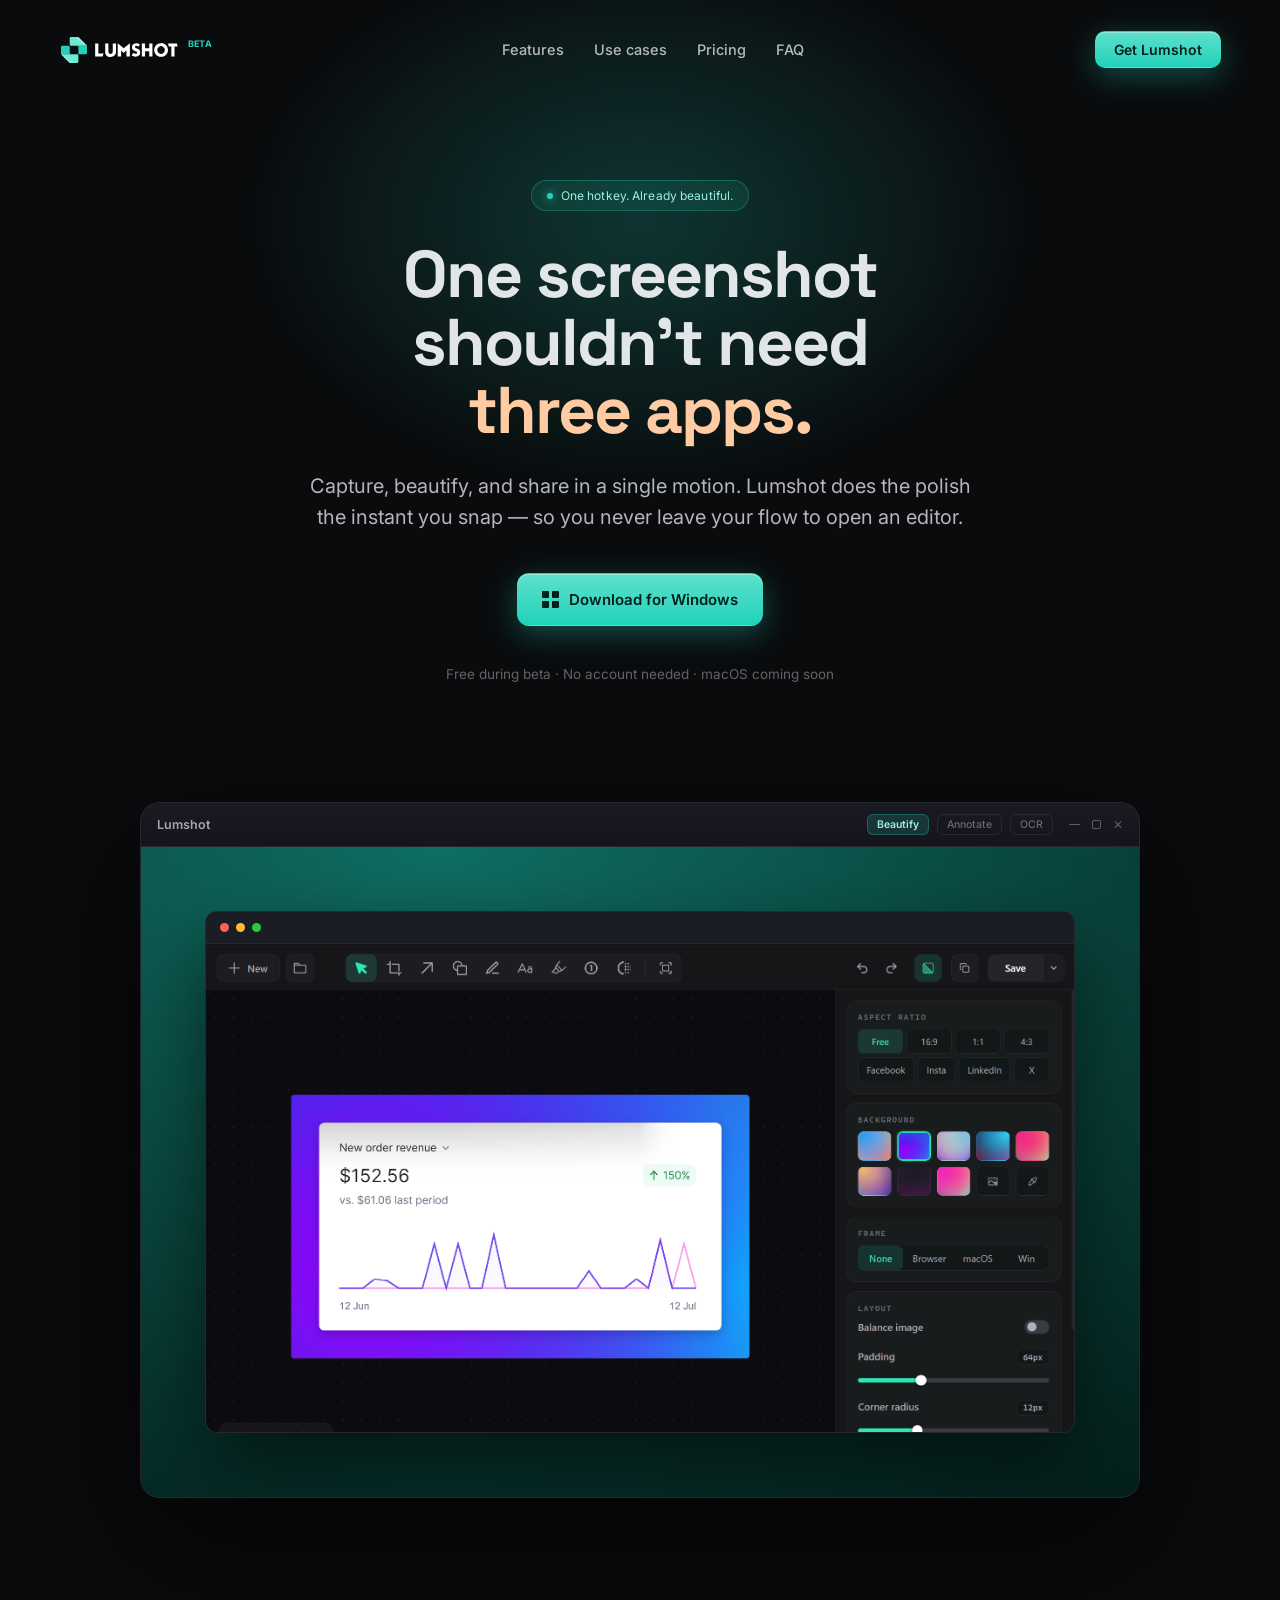
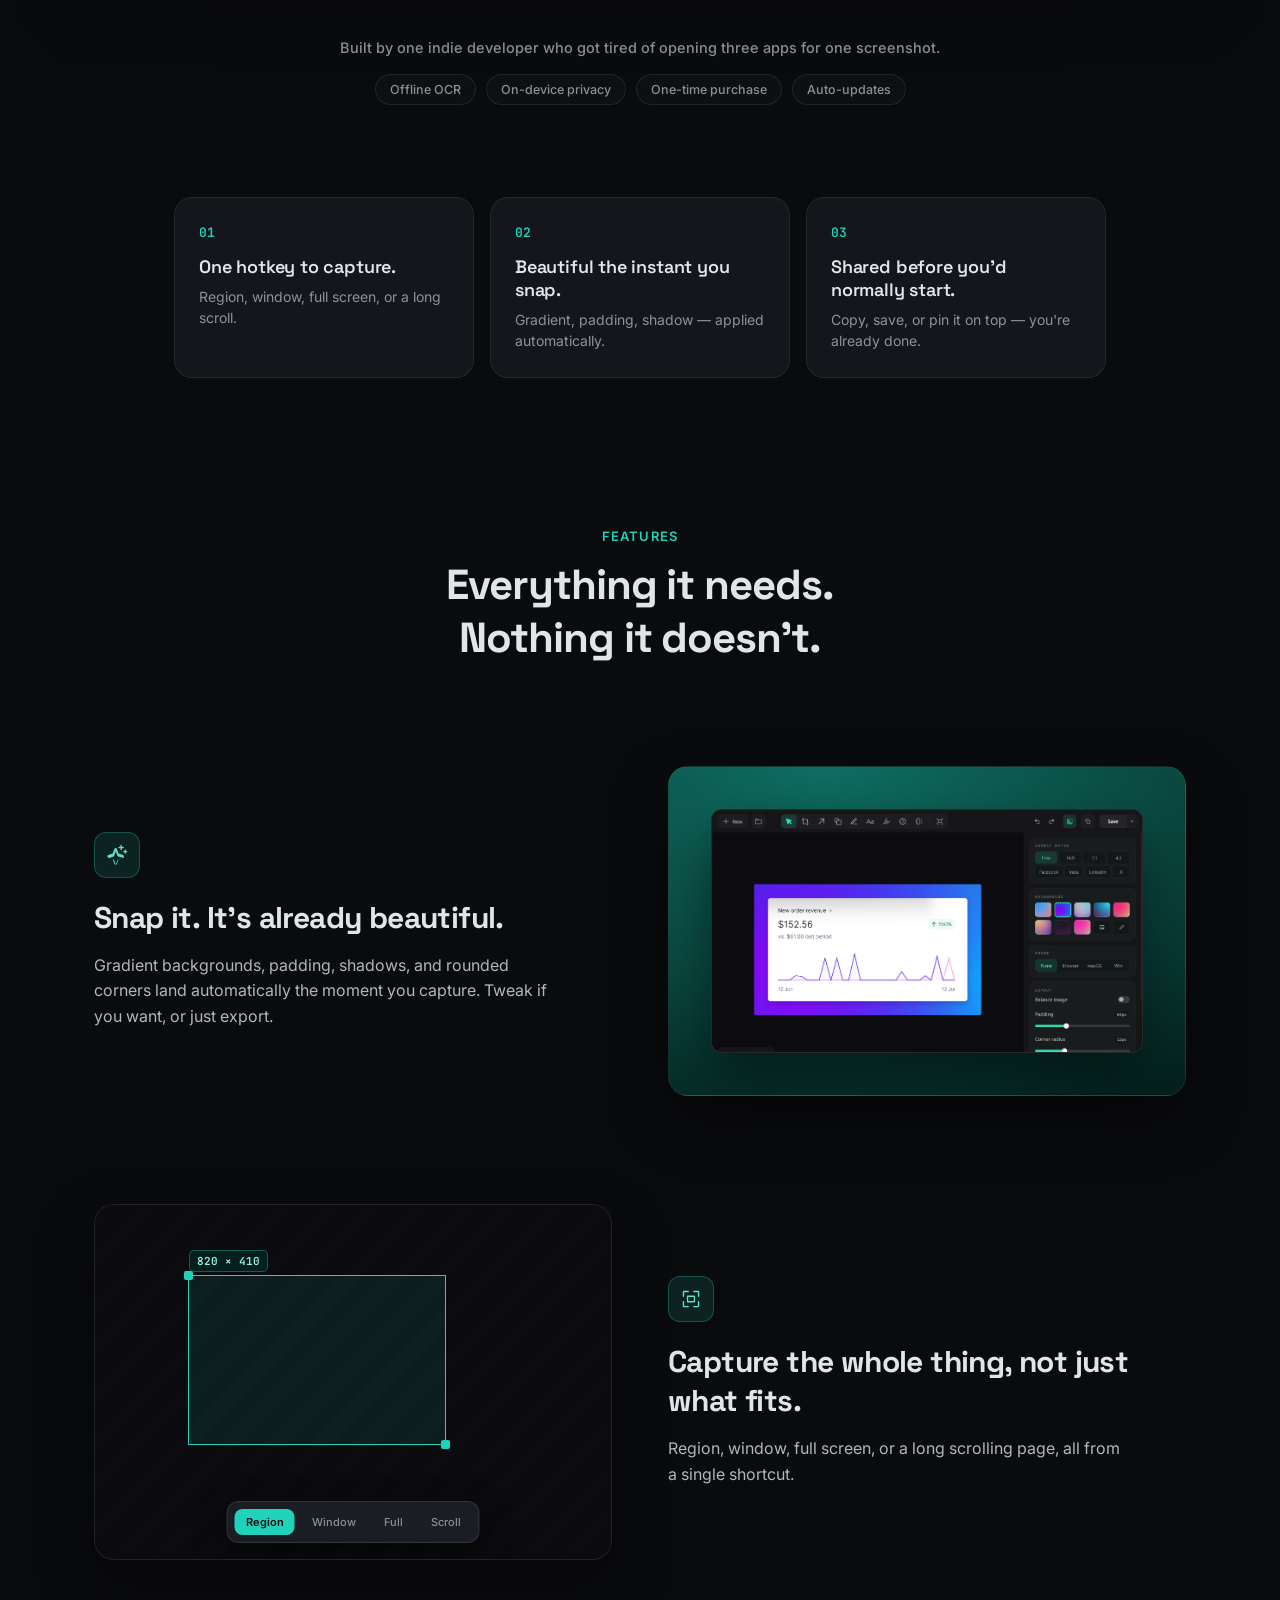
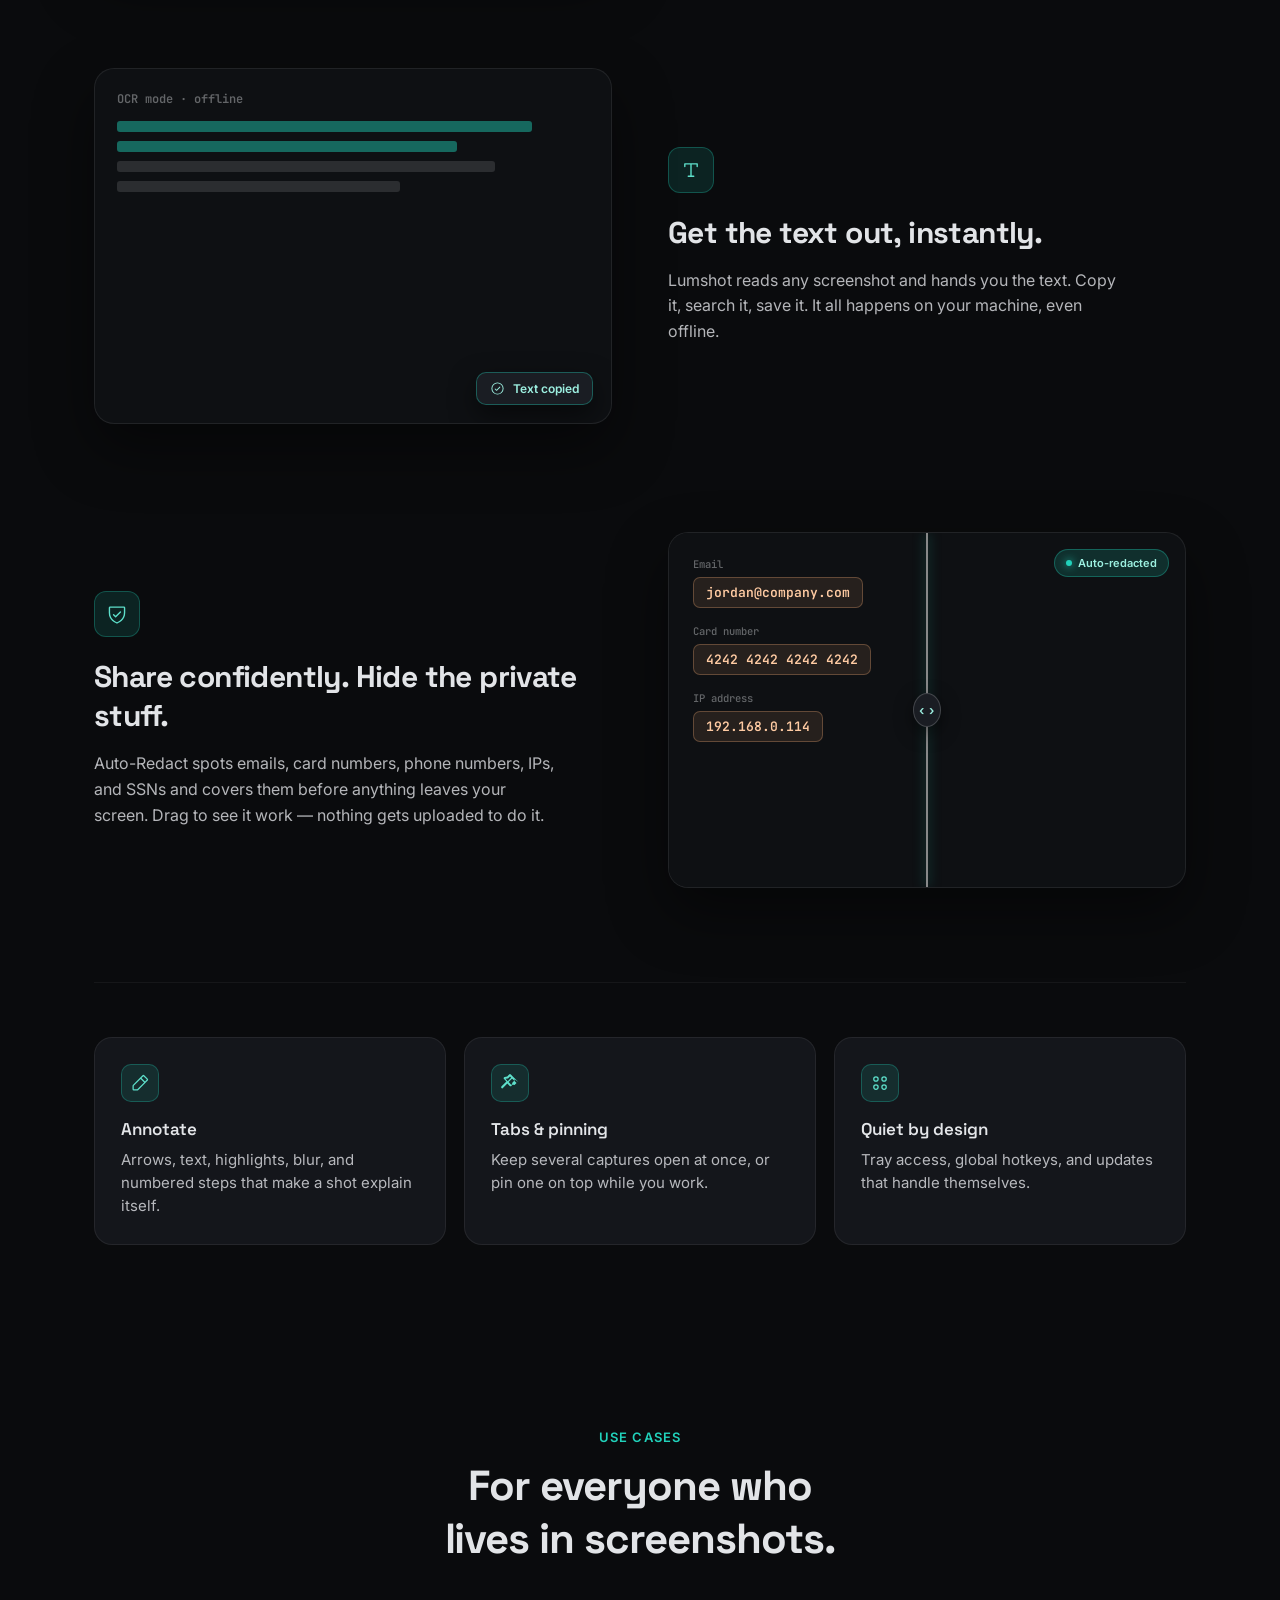
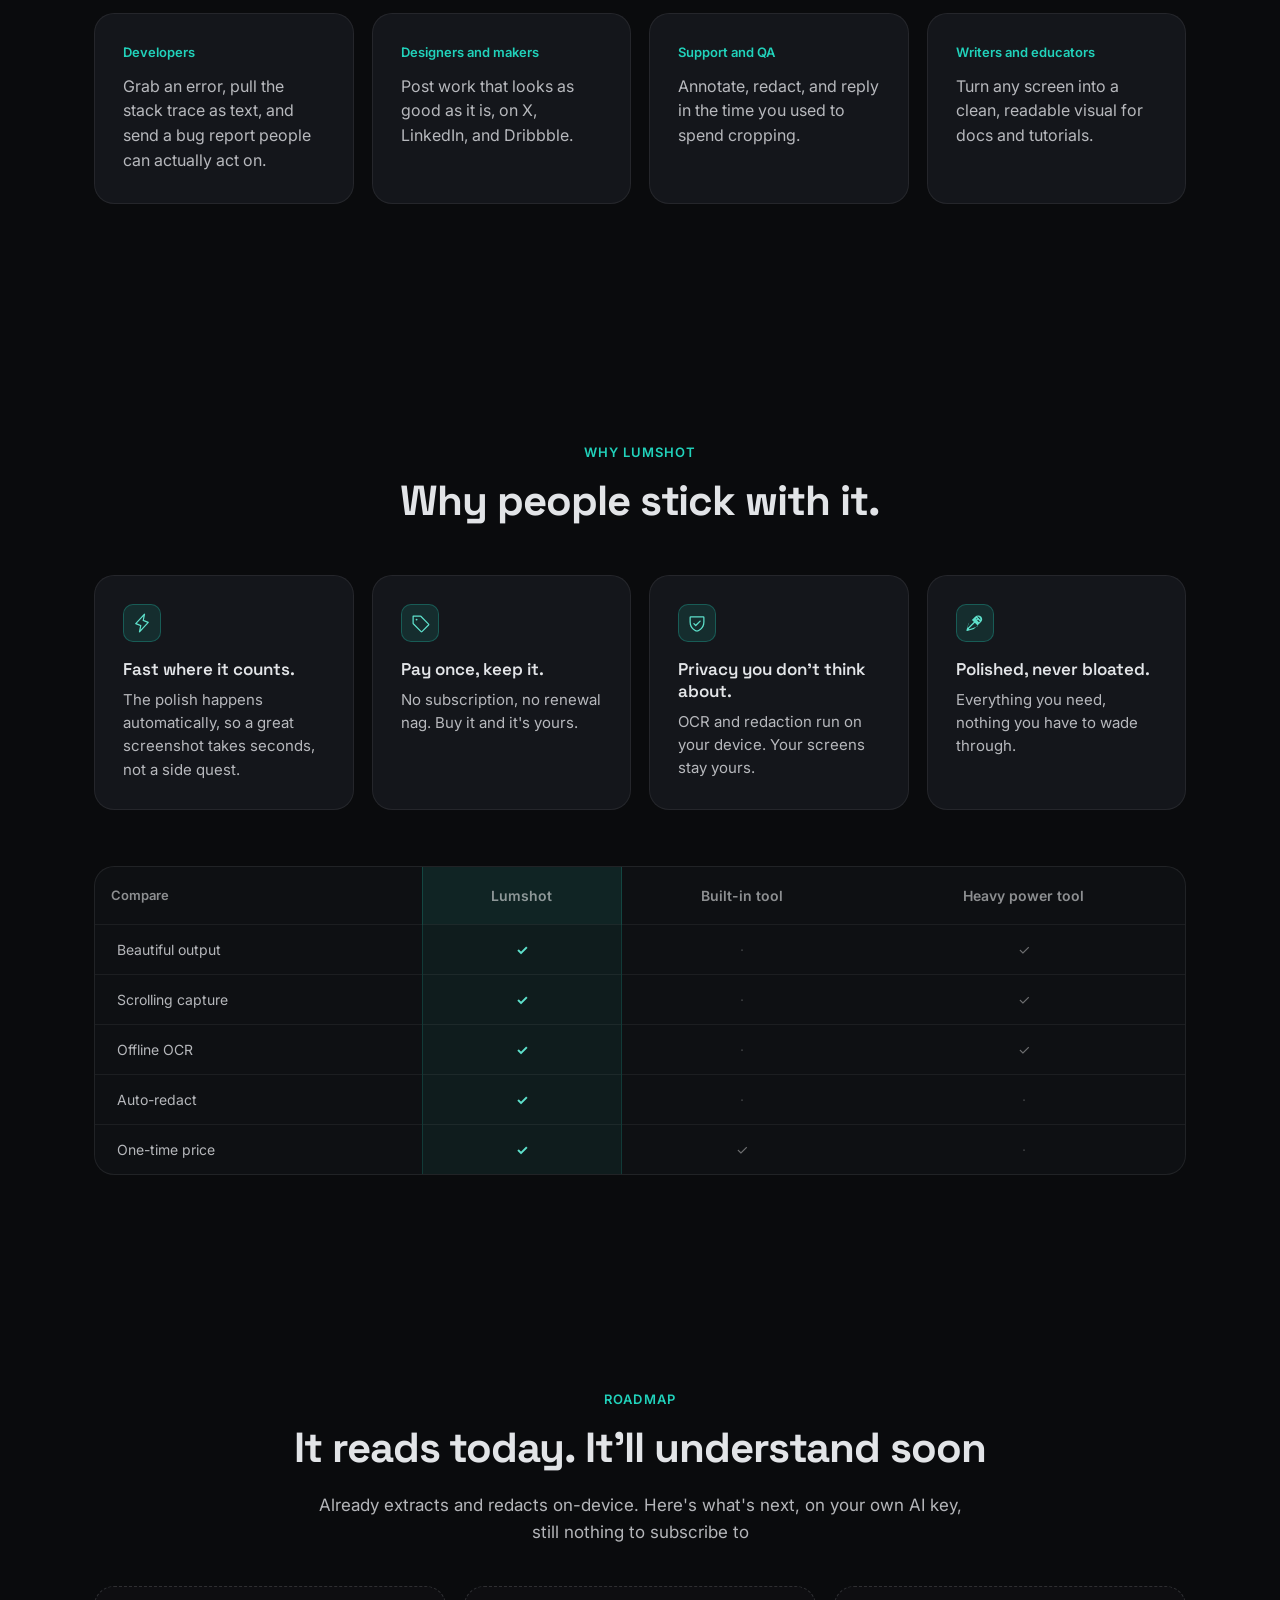
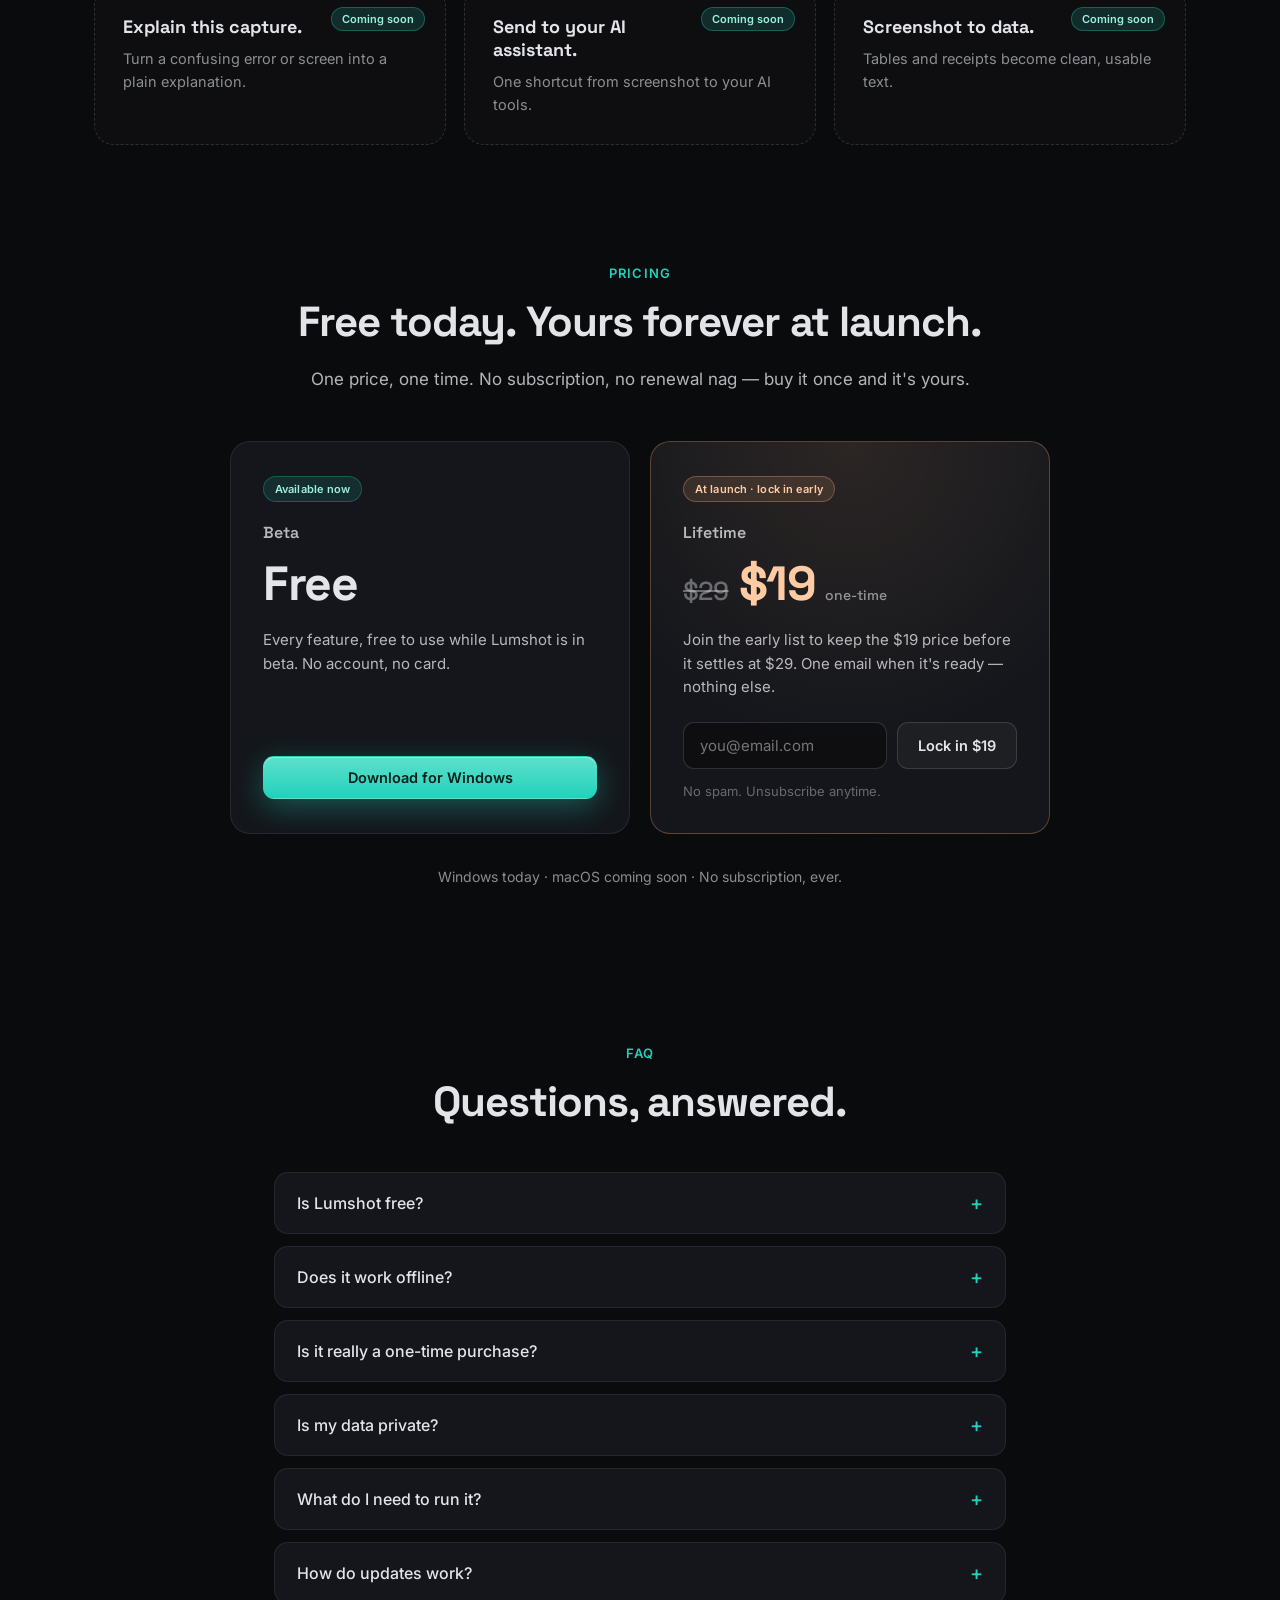
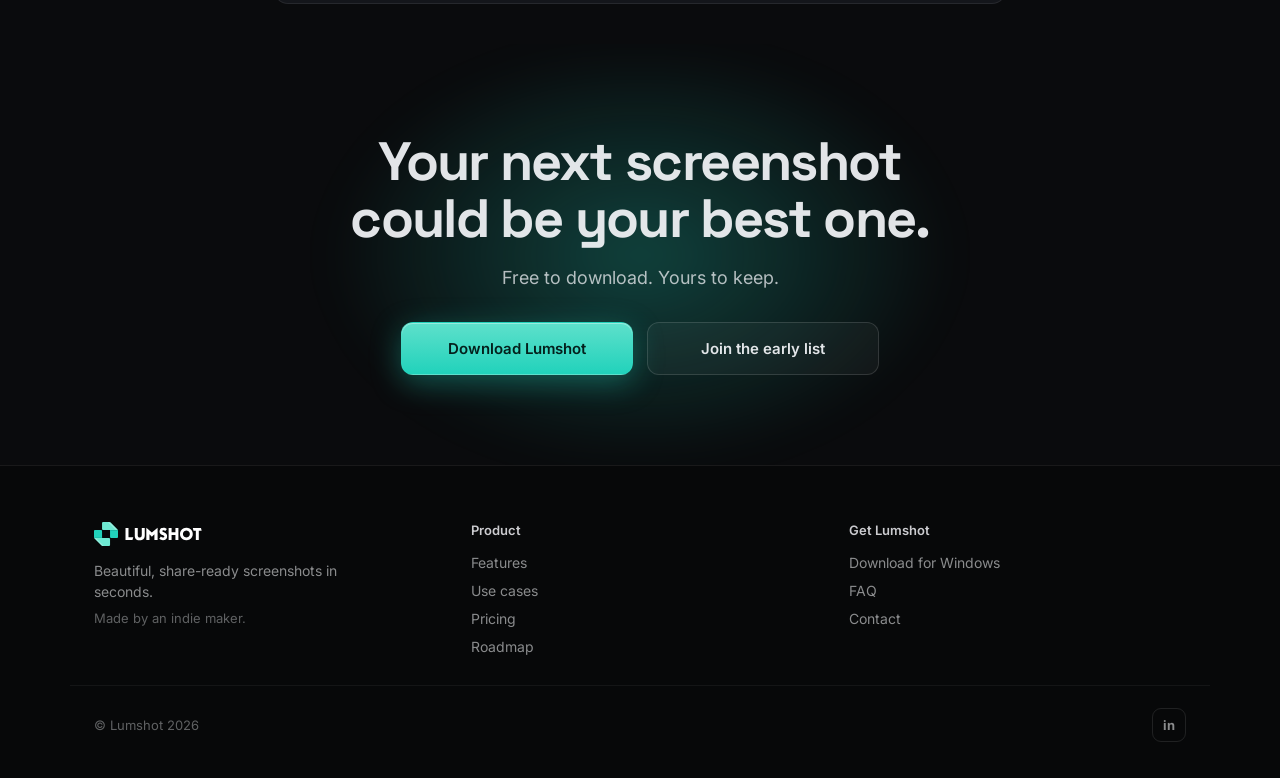
==== commit ef05d9ab: "Add contact form with email integration" ====
--- a/index.html
+++ b/index.html
@@ -1,591 +1,624 @@
 <!DOCTYPE html>
 <html lang="en">
+
 <head>
-<meta charset="utf-8">
-<meta name="viewport" content="width=device-width, initial-scale=1">
-<title>Lumshot — Beautiful, Share-Ready Screenshots in Seconds</title>
-<meta name="description" content="Capture, beautify, annotate, and share screenshots in seconds. Built-in OCR and on-device privacy. A faster screenshot workflow. Pay once, no subscription.">
-<link rel="preconnect" href="https://fonts.googleapis.com">
-<link rel="preconnect" href="https://fonts.gstatic.com" crossorigin>
-<link rel="stylesheet" href="https://fonts.googleapis.com/css2?family=Inter:wght@400;500;600;700;800;900&display=swap">
-<link rel="stylesheet" href="styles.css">
+  <meta charset="utf-8">
+  <meta name="viewport" content="width=device-width, initial-scale=1">
+  <title>Lumshot - Beautiful, Share-Ready Screenshots in Seconds</title>
+  <meta name="description"
+    content="Capture, beautify, annotate, and share screenshots in seconds. Built-in OCR and on-device privacy. A faster screenshot workflow. Pay once, no subscription.">
+  <link rel="preconnect" href="https://fonts.googleapis.com">
+  <link rel="preconnect" href="https://fonts.gstatic.com" crossorigin>
+  <link rel="stylesheet"
+    href="https://fonts.googleapis.com/css2?family=Inter:wght@400;500;600;700&family=Space+Grotesk:wght@500;600;700&family=JetBrains+Mono:wght@400;500;600&display=swap">
+  <link rel="stylesheet" href="styles.css">
 </head>
+
 <body>
 
-<div class="page">
-
-<!-- ambient hero glow -->
-<div class="hero-glow" aria-hidden="true"></div>
-
-<!-- ===================== NAV ===================== -->
-<nav id="lum-nav" class="nav">
-  <div id="lum-navbox" class="nav-box">
-    <a href="#top" aria-label="Lumshot home" class="nav-logo">
-      <img src="assets/logo.svg" alt="Lumshot" class="nav-logo-img">
-      <span class="nav-beta">BETA</span>
-    </a>
-    <div class="nav-links">
-      <a href="#features">Features</a>
-      <a href="#usecases">Use cases</a>
-      <a href="#pricing">Pricing</a>
-      <a href="#faq">FAQ</a>
-    </div>
-    <div class="nav-actions">
-      <a href="#pricing" class="btn btn-primary btn-nav">Get Lumshot</a>
-      <button id="lum-burger" class="nav-burger" aria-label="Open menu" aria-controls="lum-mobile" aria-expanded="false">
-        <span></span>
-        <span></span>
-        <span></span>
-      </button>
+  <div class="page">
+
+    <!-- ambient hero glow -->
+    <div class="hero-glow" aria-hidden="true"></div>
+
+    <!-- ===================== NAV ===================== -->
+    <nav id="lum-nav" class="nav">
+      <div id="lum-navbox" class="nav-box">
+        <a href="#top" aria-label="Lumshot home" class="nav-logo">
+          <img src="assets/logo.svg" alt="Lumshot" class="nav-logo-img">
+          <span class="nav-beta">BETA</span>
+        </a>
+        <div class="nav-links">
+          <a href="#features">Features</a>
+          <a href="#usecases">Use cases</a>
+          <a href="#pricing">Pricing</a>
+          <a href="#faq">FAQ</a>
+        </div>
+        <div class="nav-actions">
+          <a href="#pricing" class="btn btn-primary btn-nav">Get Lumshot</a>
+          <button id="lum-burger" class="nav-burger" aria-label="Open menu" aria-controls="lum-mobile"
+            aria-expanded="false">
+            <span></span>
+            <span></span>
+            <span></span>
+          </button>
+        </div>
+      </div>
+      <div id="lum-mobile" class="nav-mobile">
+        <a href="#features">Features</a>
+        <a href="#usecases">Use cases</a>
+        <a href="#pricing">Pricing</a>
+        <a href="#faq">FAQ</a>
+        <a href="#pricing" class="nav-mobile-cta">Get Lumshot</a>
+      </div>
+    </nav>
+
+    <!-- ===================== HERO ===================== -->
+    <header id="top" class="hero">
+      <div class="pill">
+        <span class="pill-dot"></span>
+        One hotkey. Already beautiful.
+      </div>
+      <h1 class="hero-title">One screenshot shouldn't need <span class="accent-light">three apps.</span></h1>
+      <p class="hero-sub">Capture, beautify, and share in a single motion. Lumshot does the polish the instant you
+        snap — so you never leave your flow to open an editor.</p>
+      <div class="hero-ctas">
+        <a href="https://github.com/saeefam/lumshot/releases/download/v1.1.3/Lumshot-Setup-1.1.3.exe"
+          class="btn btn-primary btn-lg" data-download-trigger>
+          <span class="win-icon" aria-hidden="true">
+            <span></span><span></span><span></span><span></span>
+          </span>
+          Download for Windows
+        </a>
+      </div>
+      <p class="hero-note">Free during beta · No account needed · macOS coming soon</p>
+
+      <!-- hero product shot -->
+      <div id="hero-shot" class="hero-shot">
+        <div class="hero-shot-float">
+          <div class="hero-shot-glow" aria-hidden="true"></div>
+          <!-- app window -->
+          <div class="app-window">
+            <div class="app-titlebar">
+              <div class="app-titlebar-left">
+                <span class="app-name">Lumshot</span>
+              </div>
+              <div class="app-titlebar-right">
+                <span class="chip chip-active">Beautify</span>
+                <span class="chip">Annotate</span>
+                <span class="chip">OCR</span>
+                <div class="app-window-controls">
+                  <span class="ctrl-line"></span>
+                  <span class="ctrl-square"></span>
+                  <span class="ctrl-close">✕</span>
+                </div>
+              </div>
+            </div>
+            <!-- canvas: beautified screenshot on gradient -->
+            <div class="app-canvas">
+              <div role="img"
+                aria-label="A plain screenshot mid-transform into a polished Lumshot output, framed on a violet gradient with padding and a soft drop shadow"
+                class="shot-frame">
+                <div class="shot-titlebar">
+                  <span class="dot dot-red"></span>
+                  <span class="dot dot-yellow"></span>
+                  <span class="dot dot-green"></span>
+                </div>
+                <div class="shot-image">
+                  <img src="assets/screenshot.png" alt="Lumshot editor showing a beautified revenue chart screenshot"
+                    loading="lazy">
+                </div>
+              </div>
+            </div>
+          </div>
+        </div>
+      </div>
+    </header>
+
+    <!-- ===================== CREDIBILITY ===================== -->
+    <section class="credibility" data-reveal>
+      <p class="credibility-text">Built by one indie developer who got tired of opening three apps for one screenshot.</p>
+      <div class="badge-row">
+        <span class="badge">Offline OCR</span>
+        <span class="badge">On-device privacy</span>
+        <span class="badge">One-time purchase</span>
+        <span class="badge">Auto-updates</span>
+      </div>
+    </section>
+
+    <!-- ===================== WORKFLOW RIBBON ===================== -->
+    <section class="workflow" data-reveal>
+      <div class="workflow-steps">
+        <div class="workflow-card">
+          <div class="workflow-num">01</div>
+          <p class="workflow-text">One hotkey to capture.</p>
+          <p class="workflow-sub">Region, window, full screen, or a long scroll.</p>
+        </div>
+        <div class="workflow-card">
+          <div class="workflow-num">02</div>
+          <p class="workflow-text">Beautiful the instant you snap.</p>
+          <p class="workflow-sub">Gradient, padding, shadow — applied automatically.</p>
+        </div>
+        <div class="workflow-card">
+          <div class="workflow-num">03</div>
+          <p class="workflow-text">Shared before you'd normally start.</p>
+          <p class="workflow-sub">Copy, save, or pin it on top — you're already done.</p>
+        </div>
+      </div>
+    </section>
+
+    <!-- ===================== FEATURES ===================== -->
+    <section id="features" class="features">
+      <div class="section-head" data-reveal>
+        <div class="eyebrow">Features</div>
+        <h2 class="section-title">Everything it needs. Nothing it doesn't.</h2>
+      </div>
+
+      <!-- Feature 1: beautify -->
+      <div class="feat-row" data-reveal>
+        <div class="feat-copy">
+          <div class="feat-icon">
+            <svg class="lum-icon" viewBox="0 0 256 256" aria-hidden="true"><path d="M197.58,129.06l-51.61-19-19-51.65a15.92,15.92,0,0,0-29.88,0L78.07,110l-51.65,19a15.92,15.92,0,0,0,0,29.88L78,178l19,51.62a15.92,15.92,0,0,0,29.88,0l19-51.61,51.65-19a15.92,15.92,0,0,0,0-29.88ZM191,164l-52.91,19.48a8,8,0,0,0-4.75,4.75L114,241.1l-.11-.32L94.5,188.22a8,8,0,0,0-4.75-4.75L36.9,164l.32-.11,52.58-19.37a8,8,0,0,0,4.75-4.75L114,86.9l19.48,52.91a8,8,0,0,0,4.75,4.75L219.1,164ZM144,40a8,8,0,0,1,8-8h16V16a8,8,0,0,1,16,0V32h16a8,8,0,0,1,0,16H184V64a8,8,0,0,1-16,0V48H152A8,8,0,0,1,144,40ZM248,88a8,8,0,0,1-8,8h-8v8a8,8,0,0,1-16,0V96h-8a8,8,0,0,1,0-16h8V72a8,8,0,0,1,16,0v8h8A8,8,0,0,1,248,88Z"></path></svg>
+          </div>
+          <h3 class="feat-title">Snap it. It's already beautiful.</h3>
+          <p class="feat-desc">Gradient backgrounds, padding, shadows, and rounded corners land automatically the moment
+            you capture. Tweak if you want, or just export.</p>
+        </div>
+        <div class="media">
+          <div class="feat-media-frame feat-media-gradient">
+            <div class="feat-media-inner">
+              <div class="shot-image">
+                <img src="assets/screenshot.png" alt="Lumshot editor showing a beautified revenue chart screenshot"
+                  loading="lazy">
+              </div>
+            </div>
+          </div>
+        </div>
+      </div>
+
+      <!-- Feature 2: capture (reversed) -->
+      <div class="feat-row feat-row-reverse" data-reveal>
+        <div class="media">
+          <div class="mock mock-capture">
+            <div class="mock-diagonal-fade"></div>
+            <div class="mock-scrim"></div>
+            <div class="mock-select-box">
+              <span class="mock-select-label">820 × 410</span>
+              <span class="mock-select-handle mock-select-handle-br"></span>
+              <span class="mock-select-handle mock-select-handle-tl"></span>
+            </div>
+            <div class="mock-toolbar">
+              <span class="toolbar-btn toolbar-btn-active">Region</span>
+              <span class="toolbar-btn">Window</span>
+              <span class="toolbar-btn">Full</span>
+              <span class="toolbar-btn">Scroll</span>
+            </div>
+          </div>
+        </div>
+        <div class="feat-copy">
+          <div class="feat-icon">
+            <svg class="lum-icon" viewBox="0 0 256 256" aria-hidden="true"><path d="M104,40a8,8,0,0,1-8,8H48V96a8,8,0,0,1-16,0V48A16,16,0,0,1,48,32H96A8,8,0,0,1,104,40ZM208,32H160a8,8,0,0,0,0,16h48V96a8,8,0,0,0,16,0V48A16,16,0,0,0,208,32ZM40,152a8,8,0,0,0-8,8v48a16,16,0,0,0,16,16H96a8,8,0,0,0,0-16H48V160A8,8,0,0,0,40,152Zm176,0a8,8,0,0,0-8,8v48H160a8,8,0,0,0,0,16h48a16,16,0,0,0,16-16V160A8,8,0,0,0,216,152ZM88,88a8,8,0,0,0-8,8v64a8,8,0,0,0,8,8h80a8,8,0,0,0,8-8V96a8,8,0,0,0-8-8Zm72,64H96V104h64Z"></path></svg>
+          </div>
+          <h3 class="feat-title">Capture the whole thing, not just what fits.</h3>
+          <p class="feat-desc">Region, window, full screen, or a long scrolling page, all from a single shortcut.</p>
+        </div>
+      </div>
+
+      <!-- Feature 3: OCR (reversed) -->
+      <div class="feat-row feat-row-reverse" data-reveal>
+        <div class="media">
+          <div class="mock mock-ocr">
+            <div class="mock-ocr-body">
+              <div class="mock-ocr-label">OCR mode · offline</div>
+              <div class="mock-ocr-lines">
+                <div class="ocr-line ocr-line-accent" style="width:88%"></div>
+                <div class="ocr-line ocr-line-accent" style="width:72%"></div>
+                <div class="ocr-line" style="width:80%"></div>
+                <div class="ocr-line" style="width:60%"></div>
+              </div>
+            </div>
+            <div class="mock-ocr-toast">
+              <svg class="lum-icon lum-icon-toast" viewBox="0 0 256 256" aria-hidden="true"><path d="M173.66,98.34a8,8,0,0,1,0,11.32l-56,56a8,8,0,0,1-11.32,0l-24-24a8,8,0,0,1,11.32-11.32L112,148.69l50.34-50.35A8,8,0,0,1,173.66,98.34ZM232,128A104,104,0,1,1,128,24,104.11,104.11,0,0,1,232,128Zm-16,0a88,88,0,1,0-88,88A88.1,88.1,0,0,0,216,128Z"></path></svg>
+              <span class="mock-ocr-toast-text">Text copied</span>
+            </div>
+          </div>
+        </div>
+        <div class="feat-copy">
+          <div class="feat-icon">
+            <svg class="lum-icon" viewBox="0 0 256 256" aria-hidden="true"><path d="M208,56V88a8,8,0,0,1-16,0V64H136V192h24a8,8,0,0,1,0,16H96a8,8,0,0,1,0-16h24V64H64V88a8,8,0,0,1-16,0V56a8,8,0,0,1,8-8H200A8,8,0,0,1,208,56Z"></path></svg>
+          </div>
+          <h3 class="feat-title">Get the text out, instantly.</h3>
+          <p class="feat-desc">Lumshot reads any screenshot and hands you the text. Copy it, search it, save it. It all
+            happens on your machine, even offline.</p>
+        </div>
+      </div>
+
+      <!-- Feature 4: redact — interactive before/after drag -->
+      <div class="feat-row" data-reveal>
+        <div class="feat-copy">
+          <div class="feat-icon">
+            <svg class="lum-icon" viewBox="0 0 256 256" aria-hidden="true"><path d="M208,40H48A16,16,0,0,0,32,56v58.79c0,89.13,75.47,118.44,90.59,123.4a15.66,15.66,0,0,0,10.82,0C148.53,233.23,224,203.92,224,114.79V56A16,16,0,0,0,208,40Zm0,74.79c0,78.42-66.35,104.62-80,109.18-13.53-4.51-80-30.69-80-109.18V56H208ZM82.34,141.66a8,8,0,0,1,11.32-11.32L112,148.68l50.34-50.34a8,8,0,0,1,11.32,11.32l-56,56a8,8,0,0,1-11.32,0Z"></path></svg>
+          </div>
+          <h3 class="feat-title">Share confidently. Hide the private stuff.</h3>
+          <p class="feat-desc">Auto-Redact spots emails, card numbers, phone numbers, IPs, and SSNs and covers them
+            before anything leaves your screen. Drag to see it work — nothing gets uploaded to do it.</p>
+        </div>
+        <div class="media">
+          <div class="mock mock-redact" id="lum-redact" data-baf>
+            <!-- "after" (redacted) is the base layer -->
+            <div class="redact-fields">
+              <div class="redact-field">
+                <div class="redact-label">Email</div>
+                <div class="redact-value redact-value-off">jordan@company.com<span class="redact-blur"></span></div>
+              </div>
+              <div class="redact-field">
+                <div class="redact-label">Card number</div>
+                <div class="redact-value redact-value-off">4242 4242 4242 4242<span class="redact-blur"></span></div>
+              </div>
+              <div class="redact-field">
+                <div class="redact-label">IP address</div>
+                <div class="redact-value redact-value-off">192.168.0.114<span class="redact-blur"></span></div>
+              </div>
+            </div>
+            <!-- "before" (exposed) is clipped from the left by the handle -->
+            <div class="redact-before" data-baf-before>
+              <div class="redact-fields">
+                <div class="redact-field">
+                  <div class="redact-label">Email</div>
+                  <div class="redact-value redact-value-raw">jordan@company.com</div>
+                </div>
+                <div class="redact-field">
+                  <div class="redact-label">Card number</div>
+                  <div class="redact-value redact-value-raw">4242 4242 4242 4242</div>
+                </div>
+                <div class="redact-field">
+                  <div class="redact-label">IP address</div>
+                  <div class="redact-value redact-value-raw">192.168.0.114</div>
+                </div>
+              </div>
+            </div>
+            <div class="redact-badge">
+              <span class="redact-badge-dot"></span>
+              <span>Auto-redacted</span>
+            </div>
+            <button class="baf-handle" data-baf-handle type="button" aria-label="Drag to compare before and after redaction">
+              <span class="baf-handle-line"></span>
+              <span class="baf-handle-grip">‹ ›</span>
+            </button>
+          </div>
+        </div>
+      </div>
+
+      <!-- and more: compact grid for secondary features -->
+      <div class="feat-more" data-reveal>
+        <div class="feat-more-card">
+          <div class="feat-more-icon"><svg class="lum-icon" viewBox="0 0 256 256" aria-hidden="true"><path d="M227.31,73.37,182.63,28.68a16,16,0,0,0-22.63,0L36.69,152A15.86,15.86,0,0,0,32,163.31V208a16,16,0,0,0,16,16H92.69A15.86,15.86,0,0,0,104,219.31L227.31,96a16,16,0,0,0,0-22.63ZM92.69,208H48V163.31l88-88L180.69,120ZM192,108.68,147.31,64l24-24L216,84.68Z"></path></svg></div>
+          <h3 class="feat-more-title">Annotate</h3>
+          <p class="feat-more-text">Arrows, text, highlights, blur, and numbered steps that make a shot explain itself.</p>
+        </div>
+        <div class="feat-more-card">
+          <div class="feat-more-icon"><svg class="lum-icon" viewBox="0 0 256 256" aria-hidden="true"><path d="M236.28,116.71l-97-97a16,16,0,0,0-22.62,0L92.42,44,60.28,49.86A15.94,15.94,0,0,0,51.72,77L82.4,107.71,19.72,170.38A16,16,0,0,0,31,197.66l62.68-62.68L124.4,165.6a15.94,15.94,0,0,0,27.16-8.56L157.42,124l24.28-24.28a16,16,0,0,0,0-22.63ZM140.12,145.65,110.35,115.88l55.53-55.53a8,8,0,0,0-11.31-11.31L99,104.57,69.27,74.8a.05.05,0,0,1,0,0l32.14-5.85a8,8,0,0,0,4.22-2.2L128,44.29,211.71,128l-22.42,22.42a8,8,0,0,0-2.2,4.22Z"></path></svg></div>
+          <h3 class="feat-more-title">Tabs &amp; pinning</h3>
+          <p class="feat-more-text">Keep several captures open at once, or pin one on top while you work.</p>
+        </div>
+        <div class="feat-more-card">
+          <div class="feat-more-icon"><svg class="lum-icon" viewBox="0 0 256 256" aria-hidden="true"><path d="M180,144a36,36,0,1,0,36,36A36,36,0,0,0,180,144Zm0,56a20,20,0,1,1,20-20A20,20,0,0,1,180,200ZM76,144a36,36,0,1,0,36,36A36,36,0,0,0,76,144Zm0,56a20,20,0,1,1,20-20A20,20,0,0,1,76,200ZM180,40a36,36,0,1,0,36,36A36,36,0,0,0,180,40Zm0,56a20,20,0,1,1,20-20A20,20,0,0,1,180,96ZM76,40a36,36,0,1,0,36,36A36,36,0,0,0,76,40Zm0,56A20,20,0,1,1,96,76,20,20,0,0,1,76,96Z"></path></svg></div>
+          <h3 class="feat-more-title">Quiet by design</h3>
+          <p class="feat-more-text">Tray access, global hotkeys, and updates that handle themselves.</p>
+        </div>
+      </div>
+    </section>
+
+    <!-- ===================== USE CASES ===================== -->
+    <section id="usecases" class="usecases">
+      <div class="section-head" data-reveal>
+        <div class="eyebrow">Use cases</div>
+        <h2 class="section-title">For everyone who lives in screenshots.</h2>
+      </div>
+      <div class="usecase-grid" data-reveal>
+        <div class="usecase-card">
+          <div class="usecase-label">Developers</div>
+          <p class="usecase-text">Grab an error, pull the stack trace as text, and send a bug report people can actually
+            act on.</p>
+        </div>
+        <div class="usecase-card">
+          <div class="usecase-label">Designers and makers</div>
+          <p class="usecase-text">Post work that looks as good as it is, on X, LinkedIn, and Dribbble.</p>
+        </div>
+        <div class="usecase-card">
+          <div class="usecase-label">Support and QA</div>
+          <p class="usecase-text">Annotate, redact, and reply in the time you used to spend cropping.</p>
+        </div>
+        <div class="usecase-card">
+          <div class="usecase-label">Writers and educators</div>
+          <p class="usecase-text">Turn any screen into a clean, readable visual for docs and tutorials.</p>
+        </div>
+      </div>
+    </section>
+
+    <!-- ===================== WHY ===================== -->
+    <section class="why">
+      <div class="section-head" data-reveal>
+        <div class="eyebrow">Why Lumshot</div>
+        <h2 class="section-title">Why people stick with it.</h2>
+      </div>
+      <div class="why-grid" data-reveal>
+        <div class="why-card">
+          <div class="why-icon"><svg class="lum-icon" viewBox="0 0 256 256" aria-hidden="true"><path d="M215.79,118.17a8,8,0,0,0-5-5.66L153.18,90.9l14.66-73.33a8,8,0,0,0-13.69-7l-112,120a8,8,0,0,0,3,13l57.63,21.61L88.16,238.43a8,8,0,0,0,13.69,7l112-120A8,8,0,0,0,215.79,118.17ZM109.37,214l10.47-52.38a8,8,0,0,0-5-9.06L62,132.71l84.62-90.66L136.16,94.43a8,8,0,0,0,5,9.06l52.8,19.8Z"></path></svg></div>
+          <h3 class="why-title">Fast where it counts.</h3>
+          <p class="why-text">The polish happens automatically, so a great screenshot takes seconds, not a side quest.
+          </p>
+        </div>
+        <div class="why-card">
+          <div class="why-icon"><svg class="lum-icon" viewBox="0 0 256 256" aria-hidden="true"><path d="M243.31,136,144,36.69A15.86,15.86,0,0,0,132.69,32H40a8,8,0,0,0-8,8v92.69A15.86,15.86,0,0,0,36.69,144L136,243.31a16,16,0,0,0,22.63,0l84.68-84.68a16,16,0,0,0,0-22.63Zm-96,96L48,132.69V48h84.69L232,147.31ZM96,84A12,12,0,1,1,84,72,12,12,0,0,1,96,84Z"></path></svg></div>
+          <h3 class="why-title">Pay once, keep it.</h3>
+          <p class="why-text">No subscription, no renewal nag. Buy it and it's yours.</p>
+        </div>
+        <div class="why-card">
+          <div class="why-icon"><svg class="lum-icon" viewBox="0 0 256 256" aria-hidden="true"><path d="M208,40H48A16,16,0,0,0,32,56v58.79c0,89.13,75.47,118.44,90.59,123.4a15.66,15.66,0,0,0,10.82,0C148.53,233.23,224,203.92,224,114.79V56A16,16,0,0,0,208,40Zm0,74.79c0,78.42-66.35,104.62-80,109.18-13.53-4.51-80-30.69-80-109.18V56H208ZM82.34,141.66a8,8,0,0,1,11.32-11.32L112,148.68l50.34-50.34a8,8,0,0,1,11.32,11.32l-56,56a8,8,0,0,1-11.32,0Z"></path></svg></div>
+          <h3 class="why-title">Privacy you don't think about.</h3>
+          <p class="why-text">OCR and redaction run on your device. Your screens stay yours.</p>
+        </div>
+        <div class="why-card">
+          <div class="why-icon"><svg class="lum-icon" viewBox="0 0 256 256" aria-hidden="true"><path d="M208.49,47.51a56,56,0,0,0-79.2,0L46.06,130.73a8,8,0,0,0-2.06,3.4L18.36,220.4a8,8,0,0,0,10,10l86.27-25.64a8,8,0,0,0,3.4-2.06L201.29,119.4A56.06,56.06,0,0,0,208.49,47.51Zm-96.19,142L54.63,206.79l-5.42-5.42L162,88.57a8,8,0,0,0-11.31-11.31L37.9,190,32.47,184.6,49.71,126.9,88.57,88l79.4,79.4ZM190,108,179.28,118.7,137.28,76.7,148,66l42,42Zm7.16-19.86-42-42a40,40,0,0,1,42,42Z"></path></svg>
+          </div>
+          <h3 class="why-title">Polished, never bloated.</h3>
+          <p class="why-text">Everything you need, nothing you have to wade through.</p>
+        </div>
+      </div>
+
+      <!-- comparison table -->
+      <div class="compare-wrap" data-reveal>
+        <div class="compare-scroll">
+          <table class="compare-table">
+            <thead>
+              <tr>
+                <th class="compare-th-label">Compare</th>
+                <th class="compare-th-main">Lumshot</th>
+                <th>Built-in tool</th>
+                <th>Heavy power tool</th>
+              </tr>
+            </thead>
+            <tbody>
+              <tr>
+                <td>Beautiful output</td>
+                <td class="compare-td-main">✓</td>
+                <td class="compare-td-no">·</td>
+                <td class="compare-td-dim">✓</td>
+              </tr>
+              <tr>
+                <td>Scrolling capture</td>
+                <td class="compare-td-main">✓</td>
+                <td class="compare-td-no">·</td>
+                <td class="compare-td-dim">✓</td>
+              </tr>
+              <tr>
+                <td>Offline OCR</td>
+                <td class="compare-td-main">✓</td>
+                <td class="compare-td-no">·</td>
+                <td class="compare-td-dim">✓</td>
+              </tr>
+              <tr>
+                <td>Auto-redact</td>
+                <td class="compare-td-main">✓</td>
+                <td class="compare-td-no">·</td>
+                <td class="compare-td-no">·</td>
+              </tr>
+              <tr>
+                <td>One-time price</td>
+                <td class="compare-td-main">✓</td>
+                <td class="compare-td-dim">✓</td>
+                <td class="compare-td-no">·</td>
+              </tr>
+            </tbody>
+          </table>
+        </div>
+      </div>
+    </section>
+
+    <!-- ===================== AI ROADMAP ===================== -->
+    <section id="roadmap" class="roadmap">
+      <div class="section-head" data-reveal>
+        <div class="eyebrow">Roadmap</div>
+        <h2 class="section-title">It reads today. It'll understand soon</h2>
+        <p class="section-sub">Already extracts and redacts on-device. Here's what's next, on your own AI key, still
+          nothing to subscribe to</p>
+      </div>
+      <div class="roadmap-grid" data-reveal>
+        <div class="roadmap-card">
+          <span class="badge-soon">Coming soon</span>
+          <h3 class="roadmap-title">Explain this capture.</h3>
+          <p class="roadmap-text">Turn a confusing error or screen into a plain explanation.</p>
+        </div>
+        <div class="roadmap-card">
+          <span class="badge-soon">Coming soon</span>
+          <h3 class="roadmap-title">Send to your AI assistant.</h3>
+          <p class="roadmap-text">One shortcut from screenshot to your AI tools.</p>
+        </div>
+        <div class="roadmap-card">
+          <span class="badge-soon">Coming soon</span>
+          <h3 class="roadmap-title">Screenshot to data.</h3>
+          <p class="roadmap-text">Tables and receipts become clean, usable text.</p>
+        </div>
+      </div>
+    </section>
+
+    <!-- ===================== PRICING ===================== -->
+    <section id="pricing" class="pricing">
+      <div class="section-head" data-reveal>
+        <div class="eyebrow">Pricing</div>
+        <h2 class="section-title">Free today. Yours forever at launch.</h2>
+        <p class="section-sub">One price, one time. No subscription, no renewal nag — buy it once and it's yours.</p>
+      </div>
+      <div class="pricing-split" data-reveal>
+        <!-- Now: free beta -->
+        <div class="pricing-card pricing-card-now">
+          <div class="pricing-tag">Available now</div>
+          <div class="pricing-plan">Beta</div>
+          <div class="pricing-amount"><span>Free</span></div>
+          <p class="pricing-desc">Every feature, free to use while Lumshot is in beta. No account, no card.</p>
+          <a href="https://github.com/saeefam/lumshot/releases/download/v1.1.3/Lumshot-Setup-1.1.3.exe"
+            class="btn btn-primary pricing-btn" data-download-trigger>Download for Windows</a>
+        </div>
+        <!-- Later: one-time launch price with early-bird capture -->
+        <div class="pricing-card pricing-card-launch">
+          <div class="pricing-tag pricing-tag-warm">At launch · lock in early</div>
+          <div class="pricing-plan">Lifetime</div>
+          <div class="pricing-amount">
+            <span class="pricing-was">$29</span>
+            <span class="pricing-now">$19</span>
+            <span class="pricing-per">one-time</span>
+          </div>
+          <p class="pricing-desc">Join the early list to keep the $19 price before it settles at $29. One email when
+            it's ready — nothing else.</p>
+          <form id="lum-form" class="pricing-form">
+            <input type="email" placeholder="you@email.com" aria-label="Email address" required>
+            <button type="submit" class="btn btn-secondary pricing-btn">Lock in $19</button>
+          </form>
+          <p id="lum-form-note" class="waitlist-note">No spam. Unsubscribe anytime.</p>
+        </div>
+      </div>
+      <p class="pricing-footnote">Windows today · macOS coming soon · No subscription, ever.</p>
+    </section>
+
+    <!-- ===================== FAQ ===================== -->
+    <section id="faq" class="faq">
+      <div class="section-head" data-reveal>
+        <div class="eyebrow">FAQ</div>
+        <h2 class="section-title">Questions, answered.</h2>
+      </div>
+      <div class="faq-list" data-reveal>
+        <div class="faq-item" data-faq>
+          <button class="faq-question" data-faq-q>
+            <span>Is Lumshot free?</span>
+            <span class="faq-icon" data-faq-i>+</span>
+          </button>
+          <div class="faq-answer" data-faq-a>
+            <p>Yes — every feature is free while Lumshot is in beta. At launch it becomes a one-time purchase: $29, or
+              $19 if you join the early list now. No subscription either way.</p>
+          </div>
+        </div>
+        <div class="faq-item" data-faq>
+          <button class="faq-question" data-faq-q>
+            <span>Does it work offline?</span>
+            <span class="faq-icon" data-faq-i>+</span>
+          </button>
+          <div class="faq-answer" data-faq-a>
+            <p>Yes. Capturing, beautifying, and reading text all happen locally. Your screens never get uploaded.</p>
+          </div>
+        </div>
+        <div class="faq-item" data-faq>
+          <button class="faq-question" data-faq-q>
+            <span>Is it really a one-time purchase?</span>
+            <span class="faq-icon" data-faq-i>+</span>
+          </button>
+          <div class="faq-answer" data-faq-a>
+            <p>Yes. Pay once at launch and Lumshot is yours to keep, including updates. There's no subscription and no
+              renewal.</p>
+          </div>
+        </div>
+        <div class="faq-item" data-faq>
+          <button class="faq-question" data-faq-q>
+            <span>Is my data private?</span>
+            <span class="faq-icon" data-faq-i>+</span>
+          </button>
+          <div class="faq-answer" data-faq-a>
+            <p>Completely. Text extraction and redaction run on your device. Nothing leaves it.</p>
+          </div>
+        </div>
+        <div class="faq-item" data-faq>
+          <button class="faq-question" data-faq-q>
+            <span>What do I need to run it?</span>
+            <span class="faq-icon" data-faq-i>+</span>
+          </button>
+          <div class="faq-answer" data-faq-a>
+            <p>A recent Windows 10 or 11 desktop. macOS support is on the way.</p>
+          </div>
+        </div>
+        <div class="faq-item" data-faq>
+          <button class="faq-question" data-faq-q>
+            <span>How do updates work?</span>
+            <span class="faq-icon" data-faq-i>+</span>
+          </button>
+          <div class="faq-answer" data-faq-a>
+            <p>Lumshot keeps itself up to date automatically.</p>
+          </div>
+        </div>
+      </div>
+    </section>
+
+    <!-- ===================== FINAL CTA ===================== -->
+    <section class="final-cta">
+      <div class="final-cta-glow" aria-hidden="true"></div>
+      <div class="final-cta-inner" data-reveal>
+        <h2 class="final-cta-title">Your next screenshot could be your best one.</h2>
+        <p class="final-cta-text">Free to download. Yours to keep.</p>
+        <div class="final-cta-actions">
+          <a href="https://github.com/saeefam/lumshot/releases/download/v1.1.3/Lumshot-Setup-1.1.3.exe"
+            class="btn btn-primary btn-lg" data-download-trigger>Download Lumshot</a>
+          <a href="#top" class="btn btn-secondary btn-lg">Join the early list</a>
+        </div>
+      </div>
+    </section>
+
+    <!-- ===================== FOOTER ===================== -->
+    <footer class="site-footer">
+      <div class="footer-grid">
+        <div class="footer-brand">
+          <a href="#top" aria-label="Lumshot home" class="footer-logo">
+            <img src="assets/logo.svg" alt="Lumshot" class="footer-logo-img">
+          </a>
+          <p class="footer-tagline">Beautiful, share-ready screenshots in seconds.</p>
+          <p class="footer-made-by">Made by an indie maker.</p>
+        </div>
+        <div class="footer-col">
+          <div class="footer-col-title">Product</div>
+          <div class="footer-links">
+            <a href="#features">Features</a>
+            <a href="#usecases">Use cases</a>
+            <a href="#pricing">Pricing</a>
+            <a href="#roadmap">Roadmap</a>
+          </div>
+        </div>
+        <div class="footer-col">
+          <div class="footer-col-title">Get Lumshot</div>
+          <div class="footer-links">
+            <a href="https://github.com/saeefam/lumshot/releases/download/v1.1.3/Lumshot-Setup-1.1.3.exe"
+              data-download-trigger>Download for Windows</a>
+            <a href="#faq">FAQ</a>
+            <a href="contact.html">Contact</a>
+          </div>
+        </div>
+      </div>
+      <div class="footer-bottom">
+        <span class="footer-copyright">© Lumshot 2026</span>
+        <div class="footer-social">
+          <a href="https://www.linkedin.com/company/lumshot/" target="_blank" rel="noopener"
+            aria-label="Lumshot on LinkedIn" class="social-btn">in</a>
+        </div>
+      </div>
+    </footer>
+
+  </div>
+
+  <!-- ===================== DOWNLOAD MODAL ===================== -->
+  <div id="lum-download-modal" class="download-modal" hidden>
+    <div class="download-modal-backdrop" data-download-close></div>
+    <div class="download-modal-card" role="dialog" aria-modal="true" aria-labelledby="lum-download-title">
+      <button type="button" class="download-modal-close" data-download-close aria-label="Close">&times;</button>
+      <h2 id="lum-download-title" class="download-modal-title">Get Lumshot for Windows</h2>
+      <p class="download-modal-text">Enter your email and we'll start your download. We'll also let you know when new
+        versions ship.</p>
+      <form id="lum-download-form" class="download-modal-form" novalidate>
+        <input type="email" id="lum-download-email" class="download-modal-input" placeholder="you@email.com"
+          aria-label="Email address" required>
+        <button type="submit" class="btn btn-download-submit">Download</button>
+      </form>
+      <p id="lum-download-note" class="download-modal-note"></p>
     </div>
   </div>
-  <div id="lum-mobile" class="nav-mobile">
-    <a href="#features">Features</a>
-    <a href="#usecases">Use cases</a>
-    <a href="#pricing">Pricing</a>
-    <a href="#faq">FAQ</a>
-    <a href="#pricing" class="nav-mobile-cta">Get Lumshot</a>
-  </div>
-</nav>
-
-<!-- ===================== HERO ===================== -->
-<header id="top" class="hero">
-  <div class="pill">
-    <span class="pill-dot"></span>
-    The fastest way to a screenshot worth sharing
-  </div>
-  <h1 class="hero-title">Beautiful screenshots, instantly</h1>
-  <p class="hero-sub">Capture, beautify, and share in one motion. Lumshot handles the polish so you stay in flow.</p>
-  <div class="hero-ctas">
-    <a href="#pricing" class="btn btn-primary btn-lg">
-      <span class="win-icon" aria-hidden="true">
-        <span></span><span></span><span></span><span></span>
-      </span>
-      Download for Windows
-    </a>
-    <span class="btn btn-disabled btn-lg">
-      <svg viewBox="0 0 384 512" class="mac-icon" aria-hidden="true"><path d="M318.7 268.7c-.2-36.7 16.4-64.4 50-84.8-18.8-26.9-47.2-41.7-84.7-44.6-35.5-2.8-74.3 20.7-88.5 20.7-15 0-49.4-19.7-76.4-19.7C63.3 141.2 4 184.8 4 273.5q0 39.3 14.4 81.2c12.8 36.7 59 126.7 107.2 125.2 25.2-.6 43-17.9 75.8-17.9 31.8 0 48.3 17.9 76.4 17.9 48.6-.7 90.4-82.5 102.6-119.3-65.2-30.7-61.7-90-61.7-91.9zm-56.6-164.2c27.3-32.4 24.8-61.9 24-72.5-24.1 1.4-52 16.4-67.9 34.9-17.5 19.8-27.8 44.3-25.6 71.9 26.1 2 49.9-11.4 69.5-34.3z"></path></svg>
-      Mac — Coming soon
-    </span>
-  </div>
-  <p class="hero-note">Free to use. No account needed.</p>
-
-  <!-- hero product shot -->
-  <div id="hero-shot" class="hero-shot">
-    <div class="hero-shot-float">
-      <div class="hero-shot-glow" aria-hidden="true"></div>
-      <!-- app window -->
-      <div class="app-window">
-        <div class="app-titlebar">
-          <div class="app-titlebar-left">
-            <span class="app-name">Lumshot</span>
-          </div>
-          <div class="app-titlebar-right">
-            <span class="chip chip-active">Beautify</span>
-            <span class="chip">Annotate</span>
-            <span class="chip">OCR</span>
-            <div class="app-window-controls">
-              <span class="ctrl-line"></span>
-              <span class="ctrl-square"></span>
-              <span class="ctrl-close">✕</span>
-            </div>
-          </div>
-        </div>
-        <!-- canvas: beautified screenshot on gradient -->
-        <div class="app-canvas">
-          <div role="img" aria-label="A plain screenshot mid-transform into a polished Lumshot output, framed on a violet gradient with padding and a soft drop shadow" class="shot-frame">
-            <div class="shot-titlebar">
-              <span class="dot dot-red"></span>
-              <span class="dot dot-yellow"></span>
-              <span class="dot dot-green"></span>
-            </div>
-            <div class="shot-image">
-              <img src="assets/screenshot.png" alt="Lumshot editor showing a beautified revenue chart screenshot" loading="lazy">
-            </div>
-          </div>
-        </div>
-      </div>
-    </div>
-  </div>
-</header>
-
-<!-- ===================== CREDIBILITY ===================== -->
-<section class="credibility" data-reveal>
-  <p class="credibility-text">Built by an indie maker behind tools used by 100,000+ designers.</p>
-  <div class="badge-row">
-    <span class="badge">Offline OCR</span>
-    <span class="badge">On-device privacy</span>
-    <span class="badge">One-time purchase</span>
-    <span class="badge">Auto-updates</span>
-  </div>
-</section>
-
-<!-- ===================== WORKFLOW SHIFT ===================== -->
-<section class="workflow" data-reveal>
-  <h2 class="section-title-lg">One screenshot shouldn't need three apps.</h2>
-  <p class="section-sub-lg">Capture, edit, hide the private bits, export. Lumshot collapses that into one hotkey.</p>
-  <div class="workflow-steps">
-    <div class="workflow-card">
-      <div class="workflow-num">01</div>
-      <p class="workflow-text">One hotkey to capture.</p>
-    </div>
-    <div class="workflow-card">
-      <div class="workflow-num">02</div>
-      <p class="workflow-text">Beautiful the instant you snap it.</p>
-    </div>
-    <div class="workflow-card">
-      <div class="workflow-num">03</div>
-      <p class="workflow-text">Done before you'd normally start editing.</p>
-    </div>
-  </div>
-</section>
-
-<!-- ===================== FEATURES ===================== -->
-<section id="features" class="features">
-  <div class="section-head" data-reveal>
-    <div class="eyebrow">Features</div>
-    <h2 class="section-title">Everything it needs. Nothing it doesn't.</h2>
-  </div>
-
-  <!-- Feature 1: beautify -->
-  <div class="feat-row" data-reveal>
-    <div class="feat-copy">
-      <div class="feat-icon">
-        <span class="icon-swatch"></span>
-      </div>
-      <h3 class="feat-title">Snap it. It's already beautiful.</h3>
-      <p class="feat-desc">Gradient backgrounds, padding, shadows, and rounded corners land automatically the moment you capture. Tweak if you want, or just export.</p>
-    </div>
-    <div class="media">
-      <div class="feat-media-frame feat-media-gradient">
-        <div class="feat-media-inner">
-          <div class="shot-image">
-            <img src="assets/screenshot.png" alt="Lumshot editor showing a beautified revenue chart screenshot" loading="lazy">
-          </div>
-        </div>
-      </div>
-    </div>
-  </div>
-
-  <!-- Feature 2: capture (reversed) -->
-  <div class="feat-row feat-row-reverse" data-reveal>
-    <div class="media">
-      <div class="mock mock-capture">
-        <div class="mock-diagonal-fade"></div>
-        <div class="mock-scrim"></div>
-        <div class="mock-select-box">
-          <span class="mock-select-label">820 × 410</span>
-          <span class="mock-select-handle mock-select-handle-br"></span>
-          <span class="mock-select-handle mock-select-handle-tl"></span>
-        </div>
-        <div class="mock-toolbar">
-          <span class="toolbar-btn toolbar-btn-active">Region</span>
-          <span class="toolbar-btn">Window</span>
-          <span class="toolbar-btn">Full</span>
-          <span class="toolbar-btn">Scroll</span>
-        </div>
-        <span class="mock-caption">[ scrolling capture overlay ]</span>
-      </div>
-    </div>
-    <div class="feat-copy">
-      <div class="feat-icon">
-        <span class="icon-dashed-square"></span>
-      </div>
-      <h3 class="feat-title">Capture the whole thing, not just what fits.</h3>
-      <p class="feat-desc">Region, window, full screen, or a long scrolling page, all from a single shortcut.</p>
-    </div>
-  </div>
-
-  <!-- Feature 3: annotate -->
-  <div class="feat-row" data-reveal>
-    <div class="feat-copy">
-      <div class="feat-icon">
-        <span class="icon-arrow-mark"></span>
-      </div>
-      <h3 class="feat-title">Point to what matters.</h3>
-      <p class="feat-desc">Arrows, text, highlights, blur, shapes, and numbered steps that make a screenshot explain itself.</p>
-    </div>
-    <div class="media">
-      <div class="mock mock-annotate">
-        <div class="mock-diagonal-fade mock-diagonal-fade-plain"></div>
-        <div class="mock-arrow">
-          <span class="mock-arrow-head"></span>
-        </div>
-        <div class="mock-circle"></div>
-        <div class="mock-num mock-num-1">1</div>
-        <div class="mock-num mock-num-2">2</div>
-        <div class="mock-highlight"></div>
-        <span class="mock-caption">[ annotated screenshot ]</span>
-      </div>
-    </div>
-  </div>
-
-  <!-- Feature 4: OCR (reversed) -->
-  <div class="feat-row feat-row-reverse" data-reveal>
-    <div class="media">
-      <div class="mock mock-ocr">
-        <div class="mock-ocr-body">
-          <div class="mock-ocr-label">OCR mode · offline</div>
-          <div class="mock-ocr-lines">
-            <div class="ocr-line ocr-line-accent" style="width:88%"></div>
-            <div class="ocr-line ocr-line-accent" style="width:72%"></div>
-            <div class="ocr-line" style="width:80%"></div>
-            <div class="ocr-line" style="width:60%"></div>
-          </div>
-        </div>
-        <div class="mock-ocr-toast">
-          <span class="icon-check-square"></span>
-          <span class="mock-ocr-toast-text">Text copied</span>
-        </div>
-        <span class="mock-caption">[ OCR mode: selectable text ]</span>
-      </div>
-    </div>
-    <div class="feat-copy">
-      <div class="feat-icon">
-        <span class="icon-letter">A</span>
-      </div>
-      <h3 class="feat-title">Get the text out, instantly.</h3>
-      <p class="feat-desc">Lumshot reads any screenshot and hands you the text. Copy it, search it, save it. It all happens on your machine, even offline.</p>
-    </div>
-  </div>
-
-  <!-- Feature 5: redact -->
-  <div class="feat-row" data-reveal>
-    <div class="feat-copy">
-      <div class="feat-icon">
-        <span class="icon-shield"><span></span></span>
-      </div>
-      <h3 class="feat-title">Share confidently, hide the private stuff.</h3>
-      <p class="feat-desc">Auto-Redact spots emails, card numbers, phone numbers, IPs, and SSNs and covers them before anything leaves your screen. Nothing gets uploaded to do it.</p>
-    </div>
-    <div class="media">
-      <div class="mock mock-redact">
-        <div class="redact-fields">
-          <div class="redact-field">
-            <div class="redact-label">Email</div>
-            <div class="redact-value">jordan@company.com<span class="redact-blur"></span></div>
-          </div>
-          <div class="redact-field">
-            <div class="redact-label">Card number</div>
-            <div class="redact-value">4242 4242 4242 4242<span class="redact-blur"></span></div>
-          </div>
-          <div class="redact-field">
-            <div class="redact-label">IP address</div>
-            <div class="redact-value">192.168.0.114<span class="redact-blur"></span></div>
-          </div>
-        </div>
-        <div class="redact-badge">
-          <span class="redact-badge-dot"></span>
-          <span>5 redacted</span>
-        </div>
-        <span class="mock-caption mock-caption-bottom">[ redacted sensitive data ]</span>
-      </div>
-    </div>
-  </div>
-
-  <!-- Feature 6: out of your way (reversed) -->
-  <div class="feat-row feat-row-reverse" data-reveal>
-    <div class="media">
-      <div class="mock mock-tabs">
-        <div class="mock-tabbar">
-          <span class="tab tab-active">Bug report</span>
-          <span class="tab">Hero shot</span>
-          <span class="tab">Receipt</span>
-          <span class="tab-add">+</span>
-        </div>
-        <div class="mock-tab-body">
-          <div class="tab-line"></div>
-          <div class="tab-canvas"></div>
-        </div>
-        <div class="mock-pin">
-          <span class="toolbar-btn toolbar-btn-active">Pin to Screen</span>
-        </div>
-        <span class="mock-caption mock-caption-mid">[ multi-tab editor ]</span>
-      </div>
-    </div>
-    <div class="feat-copy">
-      <div class="feat-icon">
-        <span class="icon-dots"><span></span><span></span><span></span><span></span></span>
-      </div>
-      <h3 class="feat-title">Built to disappear into your work.</h3>
-      <p class="feat-desc">Multiple tabs, pin a shot on top, quick tray access, and updates that handle themselves.</p>
-    </div>
-  </div>
-</section>
-
-<!-- ===================== USE CASES ===================== -->
-<section id="usecases" class="usecases">
-  <div class="section-head" data-reveal>
-    <div class="eyebrow">Use cases</div>
-    <h2 class="section-title">For everyone who lives in screenshots.</h2>
-  </div>
-  <div class="usecase-grid" data-reveal>
-    <div class="usecase-card">
-      <div class="usecase-label">Developers</div>
-      <p class="usecase-text">Grab an error, pull the stack trace as text, and send a bug report people can actually act on.</p>
-    </div>
-    <div class="usecase-card">
-      <div class="usecase-label">Designers and makers</div>
-      <p class="usecase-text">Post work that looks as good as it is, on X, LinkedIn, and Dribbble.</p>
-    </div>
-    <div class="usecase-card">
-      <div class="usecase-label">Support and QA</div>
-      <p class="usecase-text">Annotate, redact, and reply in the time you used to spend cropping.</p>
-    </div>
-    <div class="usecase-card">
-      <div class="usecase-label">Writers and educators</div>
-      <p class="usecase-text">Turn any screen into a clean, readable visual for docs and tutorials.</p>
-    </div>
-  </div>
-</section>
-
-<!-- ===================== WHY ===================== -->
-<section class="why">
-  <div class="section-head" data-reveal>
-    <div class="eyebrow">Why Lumshot</div>
-    <h2 class="section-title">Why people stick with it.</h2>
-  </div>
-  <div class="why-grid" data-reveal>
-    <div class="why-card">
-      <div class="why-icon"><span class="icon-check"></span></div>
-      <h3 class="why-title">Fast where it counts.</h3>
-      <p class="why-text">The polish happens automatically, so a great screenshot takes seconds, not a side quest.</p>
-    </div>
-    <div class="why-card">
-      <div class="why-icon"><span class="icon-circle"></span></div>
-      <h3 class="why-title">Pay once, keep it.</h3>
-      <p class="why-text">No subscription, no renewal nag. Buy it and it's yours.</p>
-    </div>
-    <div class="why-card">
-      <div class="why-icon"><span class="icon-shield"><span></span></span></div>
-      <h3 class="why-title">Privacy you don't think about.</h3>
-      <p class="why-text">OCR and redaction run on your device. Your screens stay yours.</p>
-    </div>
-    <div class="why-card">
-      <div class="why-icon"><span class="icon-dots"><span></span><span></span><span></span><span></span></span></div>
-      <h3 class="why-title">Polished, never bloated.</h3>
-      <p class="why-text">Everything you need, nothing you have to wade through.</p>
-    </div>
-  </div>
-
-  <!-- comparison table -->
-  <div class="compare-wrap" data-reveal>
-    <div class="compare-scroll">
-      <table class="compare-table">
-        <thead>
-          <tr>
-            <th class="compare-th-label">Compare</th>
-            <th class="compare-th-main">Lumshot</th>
-            <th>Built-in tool</th>
-            <th>Heavy power tool</th>
-          </tr>
-        </thead>
-        <tbody>
-          <tr>
-            <td>Beautiful output</td>
-            <td class="compare-td-main">✓</td>
-            <td class="compare-td-no">·</td>
-            <td class="compare-td-dim">✓</td>
-          </tr>
-          <tr>
-            <td>Scrolling capture</td>
-            <td class="compare-td-main">✓</td>
-            <td class="compare-td-no">·</td>
-            <td class="compare-td-dim">✓</td>
-          </tr>
-          <tr>
-            <td>Offline OCR</td>
-            <td class="compare-td-main">✓</td>
-            <td class="compare-td-no">·</td>
-            <td class="compare-td-dim">✓</td>
-          </tr>
-          <tr>
-            <td>Auto-redact</td>
-            <td class="compare-td-main">✓</td>
-            <td class="compare-td-no">·</td>
-            <td class="compare-td-no">·</td>
-          </tr>
-          <tr>
-            <td>One-time price</td>
-            <td class="compare-td-main">✓</td>
-            <td class="compare-td-dim">✓</td>
-            <td class="compare-td-no">·</td>
-          </tr>
-        </tbody>
-      </table>
-    </div>
-  </div>
-</section>
-
-<!-- ===================== AI ROADMAP ===================== -->
-<section class="roadmap">
-  <div class="section-head" data-reveal>
-    <div class="eyebrow">Roadmap</div>
-    <h2 class="section-title">It reads today. It'll understand soon</h2>
-    <p class="section-sub">Already extracts and redacts on-device. Here's what's next, on your own AI key, still nothing to subscribe to</p>
-  </div>
-  <div class="roadmap-grid" data-reveal>
-    <div class="roadmap-card">
-      <span class="badge-soon">Coming soon</span>
-      <h3 class="roadmap-title">Explain this capture.</h3>
-      <p class="roadmap-text">Turn a confusing error or screen into a plain explanation.</p>
-    </div>
-    <div class="roadmap-card">
-      <span class="badge-soon">Coming soon</span>
-      <h3 class="roadmap-title">Send to your AI assistant.</h3>
-      <p class="roadmap-text">One shortcut from screenshot to your AI tools.</p>
-    </div>
-    <div class="roadmap-card">
-      <span class="badge-soon">Coming soon</span>
-      <h3 class="roadmap-title">Screenshot to data.</h3>
-      <p class="roadmap-text">Tables and receipts become clean, usable text.</p>
-    </div>
-  </div>
-</section>
-
-<!-- ===================== EARLY-BIRD ===================== -->
-<section class="early-bird">
-  <div class="early-bird-card" data-reveal>
-    <h2 class="early-bird-title">Be first, and pay less.</h2>
-    <p class="early-bird-text">Lumshot launches soon. Join the early list and lock in the $19 launch price before it settles at $29. One email when it's ready, nothing else.</p>
-    <!-- KIT (ConvertKit) PLACEHOLDER FORM — replace this form with your Kit embed -->
-    <form id="lum-form" class="waitlist-form">
-      <input type="email" placeholder="you@email.com" aria-label="Email address" required>
-      <button type="submit" class="btn btn-primary">Join the list</button>
-    </form>
-    <p id="lum-form-note" class="waitlist-note">No spam. Unsubscribe anytime.</p>
-    <p class="waitlist-placeholder">[ placeholder: connect Kit (ConvertKit) form embed here ]</p>
-  </div>
-</section>
-
-<!-- ===================== PRICING ===================== -->
-<section id="pricing" class="pricing">
-  <div class="section-head" data-reveal>
-    <div class="eyebrow">Pricing</div>
-    <h2 class="section-title">Free during beta.</h2>
-  </div>
-  <div class="pricing-row" data-reveal>
-    <div class="pricing-card">
-      <div class="pricing-plan">Free</div>
-      <div class="pricing-amount"><span>$0</span></div>
-      <p class="pricing-desc">Lumshot is in beta — every feature is free to use while we build toward v1.</p>
-      <a href="#" class="btn btn-secondary">Download free</a>
-    </div>
-  </div>
-  <p class="pricing-footnote">No credit card. No subscription.</p>
-</section>
-
-<!-- ===================== FAQ ===================== -->
-<section id="faq" class="faq">
-  <div class="section-head" data-reveal>
-    <div class="eyebrow">FAQ</div>
-    <h2 class="section-title">Questions, answered.</h2>
-  </div>
-  <div class="faq-list" data-reveal>
-    <div class="faq-item" data-faq>
-      <button class="faq-question" data-faq-q>
-        <span>Is Lumshot free?</span>
-        <span class="faq-icon" data-faq-i>+</span>
-      </button>
-      <div class="faq-answer" data-faq-a><p>Yes, for now. Lumshot is free during the beta. Once we launch v1, it'll be a one-time purchase of $29.</p></div>
-    </div>
-    <div class="faq-item" data-faq>
-      <button class="faq-question" data-faq-q>
-        <span>Does it work offline?</span>
-        <span class="faq-icon" data-faq-i>+</span>
-      </button>
-      <div class="faq-answer" data-faq-a><p>Yes. Capturing, beautifying, and reading text all happen locally. Your screens never get uploaded.</p></div>
-    </div>
-    <div class="faq-item" data-faq>
-      <button class="faq-question" data-faq-q>
-        <span>What's the difference between Free and Pro?</span>
-        <span class="faq-icon" data-faq-i>+</span>
-      </button>
-      <div class="faq-answer" data-faq-a><p>Free gives you every feature with a small watermark on exports. Pro removes it and lets you use your own.</p></div>
-    </div>
-    <div class="faq-item" data-faq>
-      <button class="faq-question" data-faq-q>
-        <span>Is my data private?</span>
-        <span class="faq-icon" data-faq-i>+</span>
-      </button>
-      <div class="faq-answer" data-faq-a><p>Completely. Text extraction and redaction run on your device. Nothing leaves it.</p></div>
-    </div>
-    <div class="faq-item" data-faq>
-      <button class="faq-question" data-faq-q>
-        <span>What do I need to run it?</span>
-        <span class="faq-icon" data-faq-i>+</span>
-      </button>
-      <div class="faq-answer" data-faq-a><p>A recent Windows 10 or 11 desktop. macOS support is on the way.</p></div>
-    </div>
-    <div class="faq-item" data-faq>
-      <button class="faq-question" data-faq-q>
-        <span>How do updates work?</span>
-        <span class="faq-icon" data-faq-i>+</span>
-      </button>
-      <div class="faq-answer" data-faq-a><p>Lumshot keeps itself up to date automatically.</p></div>
-    </div>
-  </div>
-</section>
-
-<!-- ===================== FINAL CTA ===================== -->
-<section class="final-cta">
-  <div class="final-cta-glow" aria-hidden="true"></div>
-  <div class="final-cta-inner" data-reveal>
-    <h2 class="final-cta-title">Your next screenshot could be your best one.</h2>
-    <p class="final-cta-text">Free to download. Yours to keep.</p>
-    <div class="final-cta-actions">
-      <a href="#pricing" class="btn btn-primary btn-lg">Download Lumshot</a>
-      <a href="#top" class="btn btn-secondary btn-lg">Join the early list</a>
-    </div>
-  </div>
-</section>
-
-<!-- ===================== FOOTER ===================== -->
-<footer class="site-footer">
-  <div class="footer-grid">
-    <div class="footer-brand">
-      <a href="#top" aria-label="Lumshot home" class="footer-logo">
-        <img src="assets/logo.svg" alt="Lumshot" class="footer-logo-img">
-      </a>
-      <p class="footer-tagline">Beautiful, share-ready screenshots in seconds.</p>
-      <p class="footer-made-by">Made by an indie maker.</p>
-    </div>
-    <div class="footer-col">
-      <div class="footer-col-title">Product</div>
-      <div class="footer-links">
-        <a href="#features">Features</a>
-        <a href="#pricing">Pricing</a>
-        <a href="#pricing">Download</a>
-        <a href="#">Roadmap</a>
-      </div>
-    </div>
-    <div class="footer-col">
-      <div class="footer-col-title">Resources</div>
-      <div class="footer-links">
-        <a href="#">Docs</a>
-        <a href="#">Support</a>
-        <a href="#">Changelog</a>
-      </div>
-    </div>
-    <div class="footer-col">
-      <div class="footer-col-title">Legal</div>
-      <div class="footer-links">
-        <a href="#">Privacy</a>
-        <a href="#">Terms</a>
-      </div>
-    </div>
-  </div>
-  <div class="footer-bottom">
-    <span class="footer-copyright">© Lumshot 2026</span>
-    <div class="footer-social">
-      <a href="https://www.linkedin.com/company/lumshot/" aria-label="X" class="social-btn">X</a>
-      <a href="https://www.linkedin.com/company/lumshot/" aria-label="LinkedIn" class="social-btn">in</a>
-    </div>
-  </div>
-</footer>
-
-</div>
-
-<script src="script.js"></script>
+
+  <script src="script.js"></script>
 </body>
-</html>
+
+</html>
--- a/styles.css
+++ b/styles.css
@@ -7,31 +7,47 @@
 
 /* ---------- Custom properties ---------- */
 :root {
-  --color-bg: #0B0B0F;
-  --color-bg-alt: #0E0F14;
-  --color-bg-card: #14141B;
-  --color-bg-titlebar: #1A1A23;
-  --color-bg-footer: #08090C;
-  --color-text: #EDEDF2;
-  --color-text-muted-66: rgba(237, 237, 242, .66);
-  --color-text-muted-62: rgba(237, 237, 242, .62);
-  --color-text-muted-6: rgba(237, 237, 242, .6);
-  --color-text-muted-58: rgba(237, 237, 242, .58);
-  --color-text-muted-55: rgba(237, 237, 242, .55);
-  --color-text-muted-5: rgba(237, 237, 242, .5);
-  --color-text-muted-45: rgba(237, 237, 242, .45);
-  --color-text-muted-4: rgba(237, 237, 242, .4);
-  --color-text-muted-35: rgba(237, 237, 242, .35);
-  --color-text-muted-32: rgba(237, 237, 242, .32);
-  --color-text-muted-25: rgba(237, 237, 242, .25);
-
+  /* Surfaces — a touch of warmth in the black so it reads considered, not clinical */
+  --color-bg: #0A0B0D;
+  --color-bg-alt: #0E1013;
+  --color-bg-card: #14161B;
+  --color-bg-titlebar: #1A1D23;
+  --color-bg-footer: #070809;
+
+  /* Text — a disciplined 3-step ramp (+ hairline for decorative use only) */
+  --text-primary: rgba(240, 242, 245, .94);
+  --text-secondary: rgba(240, 242, 245, .74);
+  --text-tertiary: rgba(240, 242, 245, .56);
+  --text-hairline: rgba(240, 242, 245, .38);
+  --color-text: var(--text-primary);
+
+  /* Legacy aliases kept so existing rules resolve to the new ramp */
+  --color-text-muted-66: var(--text-secondary);
+  --color-text-muted-62: var(--text-secondary);
+  --color-text-muted-6: var(--text-secondary);
+  --color-text-muted-58: var(--text-secondary);
+  --color-text-muted-55: var(--text-tertiary);
+  --color-text-muted-5: var(--text-tertiary);
+  --color-text-muted-45: var(--text-tertiary);
+  --color-text-muted-4: var(--text-hairline);
+  --color-text-muted-35: var(--text-hairline);
+  --color-text-muted-32: var(--text-hairline);
+  --color-text-muted-25: rgba(240, 242, 245, .28);
+
+  /* Teal — the interface / action tone (from the logo) */
   --color-accent: #21D2BB;
   --color-accent-light: #5EE0CB;
   --color-accent-lighter: #9CEFE0;
   --color-accent-deep: #0F6E62;
   --color-accent-deeper: #0A4A42;
   --color-accent-deepest: #04201C;
-  --color-violet: rgba(167, 139, 250, .7);
+
+  /* Warm light — the "captured light" tone. The counterweight to teal. */
+  --color-warm: #FFB27A;
+  --color-warm-light: #FFCBA3;
+  --color-warm-deep: #C77A45;
+
+  --color-violet: var(--color-warm-light);
 
   --border-subtle: rgba(255, 255, 255, .07);
   --border-subtle-2: rgba(255, 255, 255, .08);
@@ -39,12 +55,16 @@
   --border-accent: rgba(33, 210, 187, .28);
 
   --font-sans: 'Inter', system-ui, -apple-system, sans-serif;
-  --font-mono: ui-monospace, monospace;
+  --font-display: 'Space Grotesk', 'Inter', system-ui, sans-serif;
+  --font-mono: 'JetBrains Mono', ui-monospace, monospace;
 
   --container-lg: 1200px;
   --container-md: 1140px;
   --container-sm: 1100px;
   --container-xs: 980px;
+
+  /* Signature glow for primary actions — ties buttons to the "light" idea */
+  --glow-teal: 0 8px 30px rgba(33, 210, 187, .35);
 }
 
 /* ---------- Reset / base ---------- */
@@ -71,6 +91,17 @@
   text-decoration: none;
 }
 
+/* Visible keyboard focus everywhere — cheap, and part of feeling premium */
+:focus-visible {
+  outline: 2px solid var(--color-accent);
+  outline-offset: 3px;
+  border-radius: 4px;
+}
+
+:focus:not(:focus-visible) {
+  outline: none;
+}
+
 img {
   max-width: 100%;
 }
@@ -85,14 +116,47 @@
 }
 
 /* ---------- Animations ---------- */
-@keyframes lumFloat {
-  0%, 100% { transform: translateY(0); }
-  50% { transform: translateY(-14px); }
-}
-
 @keyframes lumPulse {
   0%, 100% { opacity: .5; }
   50% { opacity: .85; }
+}
+
+/* Hero: the plain screenshot drops in, then the Lumshot frame builds around it.
+   Plays once on load — the transformation IS the pitch. */
+@keyframes lumFrameBuild {
+  0%   { transform: scale(.985); }
+  100% { transform: scale(1); }
+}
+
+@keyframes lumCanvasBloom {
+  0%   { padding: 8px; }
+  100% { padding: clamp(30px, 5vw, 68px); }
+}
+
+@keyframes lumFadeIn {
+  from { opacity: 0; }
+  to   { opacity: 1; }
+}
+
+/* Signature "light sweep" — a specular highlight passing across a frame, like
+   light catching glass. Used sparingly (hero + final CTA). */
+@keyframes lumSweep {
+  0%   { transform: translateX(-120%) skewX(-18deg); opacity: 0; }
+  12%  { opacity: .55; }
+  40%  { opacity: 0; }
+  100% { transform: translateX(320%) skewX(-18deg); opacity: 0; }
+}
+
+/* Reduced motion: kill every looping/entrance animation and reveal offsets */
+@media (prefers-reduced-motion: reduce) {
+  *,
+  *::before,
+  *::after {
+    animation-duration: .001ms !important;
+    animation-iteration-count: 1 !important;
+    transition-duration: .001ms !important;
+    scroll-behavior: auto !important;
+  }
 }
 
 /* ---------- Page shell ---------- */
@@ -138,13 +202,15 @@
 }
 
 .btn-primary {
-  color: #fff;
-  background: var(--color-accent);
-  border-color: rgba(255, 255, 255, .16);
+  color: #04201C;
+  background: linear-gradient(180deg, var(--color-accent-light), var(--color-accent));
+  border-color: transparent;
+  box-shadow: var(--glow-teal), inset 0 1px 0 rgba(255, 255, 255, .35);
 }
 
 .btn-primary:hover {
   transform: translateY(-2px);
+  box-shadow: 0 12px 40px rgba(33, 210, 187, .5), inset 0 1px 0 rgba(255, 255, 255, .45);
 }
 
 .btn-secondary {
@@ -155,6 +221,7 @@
 
 .btn-secondary:hover {
   background: rgba(255, 255, 255, .08);
+  border-color: rgba(255, 255, 255, .22);
 }
 
 .btn-disabled {
@@ -186,7 +253,7 @@
 }
 
 .win-icon span {
-  background: #fff;
+  background: currentColor;
   border-radius: 1px;
 }
 
@@ -325,7 +392,7 @@
   padding: 13px;
   border-radius: 11px;
   font-weight: 600;
-  color: #fff;
+  color: var(--color-bg);
   background: var(--color-accent);
   border-bottom: none !important;
 }
@@ -336,7 +403,7 @@
   z-index: 1;
   max-width: var(--container-lg);
   margin: 0 auto;
-  padding: 280px 24px 96px;
+  padding: 180px 24px 96px;
   text-align: center;
 }
 
@@ -365,21 +432,26 @@
 }
 
 .hero-title {
-  font-size: clamp(36px, 6.6vw, 60px);
-  line-height: 1.02;
-  letter-spacing: -.038em;
-  font-weight: 600;
+  font-family: var(--font-display);
+  font-size: clamp(40px, 7vw, 66px);
+  line-height: 1.03;
+  letter-spacing: -.03em;
+  font-weight: 700;
   margin: 0 auto;
-  max-width: 22ch;
+  max-width: 18ch;
   text-wrap: balance;
+}
+
+.hero-title .accent-light {
+  color: var(--color-warm-light);
 }
 
 .hero-sub {
   margin: 26px auto 0;
-  max-width: 58ch;
-  font-size: clamp(14px, 2.1vw, 14px);
-  line-height: 1.6;
-  color: var(--color-text-muted-66);
+  max-width: 52ch;
+  font-size: clamp(17px, 2.2vw, 20px);
+  line-height: 1.55;
+  color: var(--text-secondary);
   font-weight: 400;
 }
 
@@ -398,13 +470,13 @@
 }
 
 .hero-shot {
-  margin-top: 144px;
+  margin-top: 120px;
   will-change: transform;
 }
 
 .hero-shot-float {
   position: relative;
-  animation: lumFloat 6.5s ease-in-out infinite;
+  animation: lumFrameBuild 1s cubic-bezier(.2, .7, .2, 1) both;
 }
 
 .hero-shot-glow {
@@ -417,6 +489,7 @@
 
 /* ---------- App window mock (hero) ---------- */
 .app-window {
+  position: relative;
   max-width: 1000px;
   margin: 0 auto;
   border-radius: 20px;
@@ -426,6 +499,21 @@
   box-shadow: 0 44px 130px rgba(0, 0, 0, .65), 0 0 0 1px rgba(255, 255, 255, .02) inset;
 }
 
+/* Signature light-sweep — passes once, ~1.2s after the frame builds */
+.app-window::after {
+  content: "";
+  position: absolute;
+  top: 0;
+  left: 0;
+  width: 40%;
+  height: 100%;
+  background: linear-gradient(100deg, transparent, rgba(255, 255, 255, .16), transparent);
+  pointer-events: none;
+  z-index: 3;
+  transform: translateX(-120%) skewX(-18deg);
+  animation: lumSweep 1.6s ease-in 1.3s both;
+}
+
 .app-titlebar {
   display: flex;
   align-items: center;
@@ -500,6 +588,14 @@
 .app-canvas {
   padding: clamp(30px, 5vw, 68px);
   background: radial-gradient(120% 120% at 30% 0%, #0F6E62 0%, #0A4A42 46%, #04201C 100%);
+  animation: lumCanvasBloom 1.1s cubic-bezier(.2, .7, .2, 1);
+}
+
+/* The frame fades in as the canvas blooms. Default state is fully visible, so
+   the screenshot is never stuck hidden if the animation is skipped/interrupted. */
+.shot-frame {
+  opacity: 1;
+  animation: lumFadeIn .7s ease .3s backwards;
 }
 
 .shot-frame {
@@ -558,8 +654,9 @@
 }
 
 .section-title {
+  font-family: var(--font-display);
   font-size: clamp(30px, 4.6vw, 42px);
-  letter-spacing: -.03em;
+  letter-spacing: -.025em;
   font-weight: 700;
   margin: 0;
   max-width: 26ch;
@@ -570,14 +667,15 @@
 .section-sub {
   margin: 18px auto 0;
   max-width: 60ch;
-  font-size: 16.5px;
+  font-size: 17px;
   line-height: 1.6;
-  color: var(--color-text-muted-58);
+  color: var(--text-secondary);
 }
 
 .section-title-lg {
+  font-family: var(--font-display);
   font-size: clamp(30px, 4.8vw, 44px);
-  letter-spacing: -.032em;
+  letter-spacing: -.028em;
   font-weight: 700;
   margin: 0 auto;
   max-width: 24ch;
@@ -587,9 +685,9 @@
 .section-sub-lg {
   margin: 24px auto 0;
   max-width: 62ch;
-  font-size: clamp(15px, 2.2vw, 17px);
-  line-height: 1.65;
-  color: var(--color-text-muted-6);
+  font-size: clamp(16px, 2.2vw, 18px);
+  line-height: 1.6;
+  color: var(--text-secondary);
 }
 
 /* ---------- Credibility ---------- */
@@ -632,7 +730,7 @@
   z-index: 1;
   max-width: var(--container-xs);
   margin: 0 auto;
-  padding: 96px 24px 30px;
+  padding: 72px 24px 30px;
   text-align: center;
 }
 
@@ -640,7 +738,6 @@
   display: grid;
   grid-template-columns: repeat(auto-fit, minmax(220px, 1fr));
   gap: 16px;
-  margin-top: 48px;
   text-align: left;
 }
 
@@ -649,19 +746,33 @@
   border-radius: 18px;
   background: var(--color-bg-card);
   border: 1px solid var(--border-subtle);
+  transition: border-color .25s, transform .25s;
+}
+
+.workflow-card:hover {
+  border-color: rgba(33, 210, 187, .3);
+  transform: translateY(-2px);
 }
 
 .workflow-num {
-  font: 700 14px var(--font-mono);
+  font: 600 13px var(--font-mono);
   color: var(--color-accent);
   margin-bottom: 14px;
 }
 
 .workflow-text {
   margin: 0;
-  font-size: 17px;
+  font-family: var(--font-display);
+  font-size: 18px;
   font-weight: 600;
   letter-spacing: -.01em;
+}
+
+.workflow-sub {
+  margin: 8px 0 0;
+  font-size: 14px;
+  line-height: 1.5;
+  color: var(--text-tertiary);
 }
 
 /* ---------- Features ---------- */
@@ -681,19 +792,12 @@
   padding: 54px 0;
 }
 
-.feat-row-reverse .feat-copy {
-  order: 1;
-}
-
-.feat-row-reverse .media {
-  order: 2;
-}
 
 .feat-icon {
   display: inline-flex;
-  width: 42px;
-  height: 42px;
-  border-radius: 11px;
+  width: 46px;
+  height: 46px;
+  border-radius: 12px;
   align-items: center;
   justify-content: center;
   background: rgba(33, 210, 187, .12);
@@ -701,8 +805,30 @@
   margin-bottom: 20px;
 }
 
+/* Shared icon glyph (Phosphor SVGs, inlined). Inherits accent color. */
+.lum-icon {
+  width: 22px;
+  height: 22px;
+  display: block;
+  color: var(--color-accent-light);
+  fill: currentColor;
+}
+
+.feat-more-icon .lum-icon,
+.why-icon .lum-icon {
+  width: 20px;
+  height: 20px;
+}
+
+.lum-icon-toast {
+  width: 15px;
+  height: 15px;
+  color: var(--color-accent-lighter);
+}
+
 .feat-title {
-  font-size: clamp(24px, 3.2vw, 29px);
+  font-family: var(--font-display);
+  font-size: clamp(24px, 3.2vw, 30px);
   letter-spacing: -.02em;
   font-weight: 700;
   margin: 0;
@@ -710,75 +836,59 @@
 
 .feat-desc {
   margin: 16px 0 0;
-  font-size: 14px;
+  font-size: 16px;
   line-height: 1.6;
-  color: var(--color-text-muted-6);
+  color: var(--text-secondary);
   max-width: 46ch;
 }
 
-/* feature icon glyphs */
-.icon-swatch {
-  width: 15px;
-  height: 15px;
-  border-radius: 4px;
-  background: linear-gradient(135deg, var(--color-accent-light), var(--color-accent-deep));
-  display: block;
-}
-
-.icon-dashed-square {
-  width: 16px;
-  height: 16px;
-  border: 2px dashed var(--color-accent-light);
-  border-radius: 3px;
-  display: block;
-}
-
-.icon-arrow-mark {
-  display: block;
-  width: 16px;
-  height: 2px;
-  background: var(--color-accent-light);
-  transform: rotate(-45deg);
-}
-
-.icon-letter {
-  font: 700 16px var(--font-mono);
-  color: var(--color-accent-light);
-}
-
-.icon-shield {
-  width: 13px;
-  height: 15px;
-  border: 2px solid var(--color-accent-light);
-  border-radius: 3px;
-  border-top: none;
-  position: relative;
-  display: block;
-  margin-top: 6px;
-}
-
-.icon-shield span {
-  position: absolute;
-  top: -7px;
-  left: 1.5px;
-  width: 8px;
-  height: 8px;
-  border: 2px solid var(--color-accent-light);
-  border-bottom: none;
-  border-radius: 5px 5px 0 0;
-}
-
-.icon-dots {
+/* "and more" compact grid for secondary features */
+.feat-more {
   display: grid;
-  grid-template-columns: 1fr 1fr;
-  gap: 3px;
-}
-
-.icon-dots span {
-  width: 6px;
-  height: 6px;
-  background: var(--color-accent-light);
-  border-radius: 1.5px;
+  grid-template-columns: repeat(auto-fit, minmax(240px, 1fr));
+  gap: 18px;
+  margin-top: 40px;
+  padding-top: 54px;
+  border-top: 1px solid var(--border-faint);
+}
+
+.feat-more-card {
+  padding: 26px;
+  border-radius: 18px;
+  background: var(--color-bg-card);
+  border: 1px solid var(--border-subtle);
+  transition: border-color .25s, transform .25s;
+}
+
+.feat-more-card:hover {
+  border-color: rgba(33, 210, 187, .3);
+  transform: translateY(-2px);
+}
+
+.feat-more-icon {
+  display: inline-flex;
+  width: 38px;
+  height: 38px;
+  border-radius: 10px;
+  align-items: center;
+  justify-content: center;
+  background: rgba(33, 210, 187, .12);
+  border: 1px solid var(--border-accent);
+  margin-bottom: 16px;
+}
+
+.feat-more-title {
+  margin: 0 0 8px;
+  font-family: var(--font-display);
+  font-size: 17px;
+  font-weight: 600;
+}
+
+.feat-more-text {
+  margin: 0;
+  font-size: 15px;
+  line-height: 1.55;
+  color: var(--text-secondary);
 }
 
 /* ---------- Feature media mocks (shared frame) ---------- */
@@ -809,25 +919,6 @@
   background: var(--color-bg-alt);
   aspect-ratio: 16 / 11;
   box-shadow: 0 24px 60px rgba(0, 0, 0, .45);
-}
-
-.mock-caption {
-  position: absolute;
-  top: 12px;
-  left: 14px;
-  font: 500 11px var(--font-mono);
-  color: var(--color-violet);
-}
-
-.mock-caption-bottom {
-  top: auto;
-  bottom: 14px;
-  left: 18px;
-}
-
-.mock-caption-mid {
-  top: 46px;
-  color: rgba(196, 181, 253, .6);
 }
 
 /* capture mock */
@@ -905,69 +996,8 @@
 
 .toolbar-btn-active {
   font-weight: 600;
-  color: #fff;
+  color: var(--color-bg);
   background: var(--color-accent);
-}
-
-/* annotate mock */
-.mock-arrow {
-  position: absolute;
-  left: 14%;
-  top: 58%;
-  width: 30%;
-  height: 2px;
-  background: var(--color-accent);
-  transform: rotate(-22deg);
-  box-shadow: 0 0 10px rgba(33, 210, 187, .5);
-}
-
-.mock-arrow-head {
-  position: absolute;
-  right: -2px;
-  top: -4px;
-  width: 9px;
-  height: 9px;
-  border-top: 2px solid var(--color-accent);
-  border-right: 2px solid var(--color-accent);
-  transform: rotate(45deg);
-}
-
-.mock-circle {
-  position: absolute;
-  right: 16%;
-  top: 18%;
-  width: 84px;
-  height: 84px;
-  border: 2.5px solid var(--color-accent-light);
-  border-radius: 50%;
-  box-shadow: 0 0 14px rgba(167, 139, 250, .4);
-}
-
-.mock-num {
-  position: absolute;
-  width: 26px;
-  height: 26px;
-  border-radius: 50%;
-  background: var(--color-accent);
-  color: #fff;
-  font: 700 13px var(--font-sans);
-  display: flex;
-  align-items: center;
-  justify-content: center;
-  box-shadow: 0 6px 16px rgba(33, 210, 187, .5);
-}
-
-.mock-num-1 { left: 20%; top: 22%; }
-.mock-num-2 { left: 46%; top: 46%; }
-
-.mock-highlight {
-  position: absolute;
-  left: 14%;
-  bottom: 18%;
-  width: 40%;
-  height: 16px;
-  background: rgba(167, 139, 250, .32);
-  border-radius: 3px;
 }
 
 /* OCR mock */
@@ -1009,14 +1039,6 @@
   border: 1px solid rgba(33, 210, 187, .35);
   border-radius: 10px;
   box-shadow: 0 10px 26px rgba(0, 0, 0, .5);
-}
-
-.icon-check-square {
-  width: 13px;
-  height: 13px;
-  border: 1.5px solid var(--color-accent-light);
-  border-radius: 3px;
-  display: block;
 }
 
 .mock-ocr-toast-text {
@@ -1051,6 +1073,67 @@
   font: 600 13px var(--font-mono);
   position: relative;
   border: 1px solid rgba(33, 210, 187, .32);
+  white-space: nowrap;
+}
+
+.redact-value-raw {
+  color: var(--color-warm-light);
+  background: rgba(255, 178, 122, .1);
+  border-color: rgba(255, 178, 122, .28);
+}
+
+/* before/after: the "before" layer sits on top, clipped from the left */
+.redact-before {
+  position: absolute;
+  inset: 0;
+  padding: 24px;
+  background: var(--color-bg-alt);
+  clip-path: inset(0 50% 0 0);
+  will-change: clip-path;
+}
+
+.baf-handle {
+  position: absolute;
+  top: 0;
+  bottom: 0;
+  left: 50%;
+  width: 40px;
+  margin-left: -20px;
+  display: flex;
+  align-items: center;
+  justify-content: center;
+  background: transparent;
+  border: none;
+  cursor: ew-resize;
+  z-index: 5;
+  touch-action: none;
+}
+
+.baf-handle-line {
+  position: absolute;
+  top: 0;
+  bottom: 0;
+  left: 50%;
+  width: 2px;
+  margin-left: -1px;
+  background: rgba(255, 255, 255, .5);
+  box-shadow: 0 0 12px rgba(33, 210, 187, .5);
+}
+
+.baf-handle-grip {
+  position: relative;
+  display: flex;
+  align-items: center;
+  justify-content: center;
+  width: 34px;
+  height: 34px;
+  border-radius: 50%;
+  background: var(--color-bg-titlebar);
+  border: 1px solid rgba(255, 255, 255, .18);
+  color: var(--color-accent-lighter);
+  font: 600 13px var(--font-sans);
+  letter-spacing: 1px;
+  box-shadow: 0 6px 18px rgba(0, 0, 0, .5);
 }
 
 .redact-blur {
@@ -1083,77 +1166,6 @@
   box-shadow: 0 0 8px var(--color-accent);
 }
 
-/* tabs mock */
-.mock-tabs {
-  background: var(--color-bg-card);
-}
-
-.mock-tabbar {
-  display: flex;
-  align-items: center;
-  gap: 4px;
-  padding: 9px 12px;
-  background: var(--color-bg-titlebar);
-  border-bottom: 1px solid rgba(255, 255, 255, .06);
-}
-
-.tab {
-  padding: 6px 13px;
-  font: 500 11px var(--font-sans);
-  color: rgba(255, 255, 255, .4);
-}
-
-.tab-active {
-  border-radius: 8px 8px 0 0;
-  font-weight: 600;
-  color: #fff;
-  background: var(--color-bg-alt);
-  border: 1px solid var(--border-subtle-2);
-  border-bottom: none;
-}
-
-.tab-add {
-  margin-left: auto;
-  width: 18px;
-  height: 18px;
-  border-radius: 5px;
-  border: 1px solid var(--border-subtle-2);
-  color: rgba(255, 255, 255, .5);
-  font: 400 13px var(--font-sans);
-  display: flex;
-  align-items: center;
-  justify-content: center;
-}
-
-.mock-tab-body {
-  padding: 18px;
-  display: flex;
-  flex-direction: column;
-  gap: 12px;
-}
-
-.tab-line {
-  height: 10px;
-  width: 70%;
-  border-radius: 3px;
-  background: rgba(255, 255, 255, .1);
-}
-
-.tab-canvas {
-  aspect-ratio: 16 / 8;
-  border-radius: 9px;
-  background: repeating-linear-gradient(135deg, rgba(255, 255, 255, .035) 0 14px, transparent 14px 28px);
-  border: 1px solid rgba(255, 255, 255, .06);
-}
-
-.mock-pin {
-  position: absolute;
-  right: 16px;
-  bottom: 16px;
-  display: flex;
-  gap: 8px;
-}
-
 /* ---------- Use cases ---------- */
 .usecases {
   position: relative;
@@ -1180,6 +1192,7 @@
 .usecase-card:hover {
   border-color: rgba(33, 210, 187, .45);
   transform: translateY(-3px);
+  box-shadow: 0 16px 40px rgba(0, 0, 0, .35);
 }
 
 .usecase-label {
@@ -1191,9 +1204,9 @@
 
 .usecase-text {
   margin: 0;
-  font-size: 15px;
+  font-size: 16px;
   line-height: 1.55;
-  color: var(--color-text-muted-62);
+  color: var(--text-secondary);
 }
 
 /* ---------- Why ---------- */
@@ -1231,35 +1244,18 @@
   margin-bottom: 16px;
 }
 
-.icon-check {
-  width: 14px;
-  height: 6px;
-  border-left: 2.5px solid var(--color-accent-light);
-  border-bottom: 2.5px solid var(--color-accent-light);
-  transform: rotate(-45deg);
-  display: block;
-  margin-bottom: 3px;
-}
-
-.icon-circle {
-  width: 13px;
-  height: 13px;
-  border: 2px solid var(--color-accent-light);
-  border-radius: 50%;
-  display: block;
-}
-
 .why-title {
   margin: 0;
-  font-size: 16.5px;
-  font-weight: 700;
+  font-family: var(--font-display);
+  font-size: 17px;
+  font-weight: 600;
 }
 
 .why-text {
   margin: 8px 0 0;
-  font-size: 14px;
-  line-height: 1.5;
-  color: var(--color-text-muted-5);
+  font-size: 15px;
+  line-height: 1.55;
+  color: var(--text-secondary);
 }
 
 /* comparison table */
@@ -1354,9 +1350,13 @@
 .roadmap-card {
   padding: 28px;
   border-radius: 20px;
-  background: linear-gradient(180deg, rgba(33, 210, 187, .08), rgba(20, 20, 27, .5));
-  border: 1px solid rgba(33, 210, 187, .2);
+  background: rgba(20, 22, 27, .4);
+  border: 1px dashed rgba(255, 255, 255, .14);
   position: relative;
+}
+
+.roadmap-title {
+  font-family: var(--font-display);
 }
 
 .badge-soon {
@@ -1385,80 +1385,12 @@
   color: var(--color-text-muted-55);
 }
 
-/* ---------- Early bird ---------- */
-.early-bird {
-  position: relative;
-  z-index: 1;
-  padding: 120px 24px;
-}
-
-.early-bird-card {
-  max-width: 760px;
-  margin: 0 auto;
-  border-radius: 22px;
-  padding: clamp(36px, 5vw, 56px);
-  text-align: center;
-  background: radial-gradient(120% 130% at 50% 0%, rgba(76, 29, 149, .55), rgba(20, 20, 27, .6));
-  border: 1px solid rgba(33, 210, 187, .28);
-  box-shadow: 0 30px 80px rgba(0, 0, 0, .4);
-}
-
-.early-bird-title {
-  font-size: clamp(28px, 4.4vw, 44px);
-  letter-spacing: -.03em;
-  font-weight: 700;
-  margin: 0;
-}
-
-.early-bird-text {
-  margin: 18px auto 0;
-  max-width: 52ch;
-  font-size: 16px;
-  line-height: 1.6;
-  color: var(--color-text-muted-65, rgba(237, 237, 242, .65));
-}
-
-.waitlist-form {
-  display: flex;
-  flex-wrap: wrap;
-  gap: 10px;
-  justify-content: center;
-  margin-top: 30px;
-  max-width: 480px;
-  margin-inline: auto;
-}
-
-.waitlist-form input {
-  flex: 1;
-  min-width: 200px;
-  padding: 14px 18px;
-  border-radius: 12px;
-  background: rgba(11, 11, 15, .6);
-  border: 1px solid rgba(255, 255, 255, .14);
-  color: #fff;
-  font-size: 15px;
-  outline: none;
-  transition: border-color .2s;
-  font-family: inherit;
-}
-
-.waitlist-form input:focus {
-  border-color: var(--color-accent);
-  box-shadow: 0 0 0 3px rgba(33, 210, 187, .28);
-}
-
+/* Shared: waitlist status note (used by the pricing early-bird form) */
 .waitlist-note {
-  margin: 16px 0 0;
+  margin: 14px 0 0;
   font-size: 13px;
-  color: var(--color-text-muted-4);
+  color: var(--text-hairline);
   transition: color .2s;
-}
-
-.waitlist-placeholder {
-  margin: 6px 0 0;
-  font-size: 11px;
-  color: var(--color-text-muted-25);
-  font-family: var(--font-mono);
 }
 
 /* ---------- Pricing ---------- */
@@ -1470,58 +1402,143 @@
   padding: 80px 24px 40px;
 }
 
-.pricing-row {
-  display: flex;
-  justify-content: center;
+.pricing-split {
+  display: grid;
+  grid-template-columns: repeat(auto-fit, minmax(300px, 1fr));
+  gap: 20px;
+  max-width: 820px;
+  margin: 0 auto;
+  align-items: stretch;
 }
 
 .pricing-card {
-  max-width: 400px;
+  position: relative;
   width: 100%;
-  padding: 32px 30px;
+  padding: 34px 32px;
   border-radius: 20px;
   background: var(--color-bg-card);
   border: 1px solid var(--border-subtle-2);
-  text-align: center;
+  text-align: left;
+  display: flex;
+  flex-direction: column;
+}
+
+.pricing-card-launch {
+  background:
+    radial-gradient(120% 130% at 50% 0%, rgba(255, 178, 122, .1), transparent 60%),
+    var(--color-bg-card);
+  border-color: rgba(255, 178, 122, .28);
+}
+
+.pricing-tag {
+  display: inline-flex;
+  align-self: flex-start;
+  padding: 5px 11px;
+  border-radius: 999px;
+  font: 600 11px var(--font-sans);
+  letter-spacing: .01em;
+  color: var(--color-accent-lighter);
+  background: rgba(33, 210, 187, .12);
+  border: 1px solid var(--border-accent);
+  margin-bottom: 20px;
+}
+
+.pricing-tag-warm {
+  color: var(--color-warm-light);
+  background: rgba(255, 178, 122, .12);
+  border-color: rgba(255, 178, 122, .3);
 }
 
 .pricing-plan {
-  font-size: 15px;
+  font-family: var(--font-display);
+  font-size: 16px;
   font-weight: 600;
-  color: var(--color-text-muted-6);
+  color: var(--text-secondary);
 }
 
 .pricing-amount {
   display: flex;
   align-items: baseline;
-  justify-content: center;
-  gap: 6px;
-  margin: 16px 0 6px;
+  gap: 10px;
+  margin: 10px 0 6px;
 }
 
 .pricing-amount span {
-  font-size: 44px;
+  font-family: var(--font-display);
+  font-size: 48px;
   font-weight: 700;
   letter-spacing: -.03em;
 }
 
+.pricing-was {
+  font-size: 26px !important;
+  font-weight: 500 !important;
+  color: var(--text-hairline);
+  text-decoration: line-through;
+}
+
+.pricing-now {
+  color: var(--color-warm-light);
+}
+
+.pricing-per {
+  font-size: 14px !important;
+  font-weight: 500 !important;
+  color: var(--text-tertiary);
+  letter-spacing: 0 !important;
+}
+
 .pricing-desc {
-  margin: 0 0 22px;
-  font-size: 14px;
+  margin: 8px 0 24px;
+  font-size: 15px;
   line-height: 1.55;
-  color: var(--color-text-muted-55);
-}
-
-.pricing-card .btn-secondary {
-  display: block;
+  color: var(--text-secondary);
+}
+
+.pricing-btn {
   width: 100%;
+}
+
+.pricing-card-now .pricing-btn {
+  margin-top: auto;
+}
+
+.pricing-form {
+  display: flex;
+  flex-wrap: wrap;
+  gap: 10px;
+  margin-top: auto;
+}
+
+.pricing-form input {
+  flex: 1;
+  min-width: 160px;
+  padding: 13px 16px;
+  border-radius: 11px;
+  background: rgba(10, 11, 13, .6);
+  border: 1px solid rgba(255, 255, 255, .14);
+  color: #fff;
+  font-size: 15px;
+  font-family: inherit;
+  outline: none;
+  transition: border-color .2s, box-shadow .2s;
+}
+
+.pricing-form input:focus {
+  border-color: var(--color-warm);
+  box-shadow: 0 0 0 3px rgba(255, 178, 122, .25);
+}
+
+.pricing-form .pricing-btn {
+  width: auto;
+  flex-shrink: 0;
 }
 
 .pricing-footnote {
   text-align: center;
-  margin: 30px 0 0;
+  margin: 34px 0 0;
   font-size: 14px;
-  color: var(--color-text-muted-45);
+  color: var(--text-tertiary);
 }
 
 /* ---------- FAQ ---------- */
@@ -1623,8 +1640,9 @@
 }
 
 .final-cta-title {
+  font-family: var(--font-display);
   font-size: clamp(32px, 5.4vw, 54px);
-  letter-spacing: -.035em;
+  letter-spacing: -.03em;
   font-weight: 700;
   margin: 0;
   line-height: 1.05;
@@ -1633,8 +1651,8 @@
 
 .final-cta-text {
   margin: 20px auto 0;
-  font-size: 17px;
-  color: var(--color-text-muted-6);
+  font-size: 18px;
+  color: var(--text-secondary);
 }
 
 .final-cta-actions {
@@ -1797,6 +1815,435 @@
   }
 }
 
+/* ---------- Download modal ---------- */
+.download-modal {
+  position: fixed;
+  inset: 0;
+  z-index: 200;
+  display: flex;
+  align-items: center;
+  justify-content: center;
+  padding: 24px;
+}
+
+.download-modal[hidden] {
+  display: none;
+}
+
+.download-modal-backdrop {
+  position: absolute;
+  inset: 0;
+  background: rgba(8, 8, 11, .72);
+  backdrop-filter: blur(6px);
+}
+
+.download-modal-card {
+  position: relative;
+  z-index: 1;
+  width: 100%;
+  max-width: 640px;
+  padding: clamp(36px, 5vw, 56px);
+  border-radius: 22px;
+  text-align: center;
+  background: var(--color-bg-card);
+  border: 1px solid var(--border-subtle-2);
+  box-shadow: 0 30px 80px rgba(0, 0, 0, .4);
+  animation: lumModalIn .25s cubic-bezier(.2, .7, .2, 1);
+}
+
+@keyframes lumModalIn {
+  from {
+    opacity: 0;
+    transform: translateY(12px) scale(.98);
+  }
+  to {
+    opacity: 1;
+    transform: none;
+  }
+}
+
+.download-modal-close {
+  position: absolute;
+  top: 14px;
+  right: 14px;
+  width: 32px;
+  height: 32px;
+  display: inline-flex;
+  align-items: center;
+  justify-content: center;
+  border-radius: 9px;
+  background: rgba(255, 255, 255, .04);
+  border: 1px solid var(--border-subtle-2);
+  color: var(--color-text-muted-66);
+  font-size: 20px;
+  line-height: 1;
+  cursor: pointer;
+  transition: background .2s, color .2s;
+}
+
+.download-modal-close:hover {
+  background: rgba(255, 255, 255, .08);
+  color: var(--color-text);
+}
+
+.download-modal-title {
+  margin: 0;
+  font-family: var(--font-display);
+  font-size: clamp(24px, 3.4vw, 32px);
+  font-weight: 700;
+  letter-spacing: -.03em;
+}
+
+.download-modal-text {
+  margin: 18px auto 0;
+  max-width: 44ch;
+  font-size: 16px;
+  line-height: 1.6;
+  color: var(--color-text-muted-65, rgba(237, 237, 242, .65));
+}
+
+.download-modal-form {
+  display: flex;
+  flex-direction: column;
+  gap: 16px;
+  margin-top: 30px;
+  max-width: 420px;
+  margin-inline: auto;
+}
+
+.download-modal-input {
+  width: 100%;
+  padding: 14px 18px;
+  border-radius: 12px;
+  background: rgba(11, 11, 15, .6);
+  border: 1px solid rgba(255, 255, 255, .14);
+  color: #fff;
+  font-size: 15px;
+  font-family: inherit;
+  outline: none;
+  transition: border-color .2s, box-shadow .2s;
+}
+
+.download-modal-input:focus {
+  border-color: var(--color-accent);
+  box-shadow: 0 0 0 3px rgba(33, 210, 187, .28);
+}
+
+.download-modal-input:disabled {
+  opacity: .6;
+}
+
+.btn-download-submit {
+  display: flex;
+  width: 100%;
+  align-items: center;
+  justify-content: center;
+  gap: 10px;
+  padding: 14px 20px;
+  border-radius: 11px;
+  font-size: 14.5px;
+  font-weight: 600;
+  color: var(--color-bg);
+  background: var(--color-accent);
+  border: 1px solid rgba(255, 255, 255, .16);
+  cursor: pointer;
+  transition: all .2s;
+  font-family: inherit;
+}
+
+.btn-download-submit:hover:not(:disabled) {
+  transform: translateY(-2px);
+}
+
+.btn-download-submit:disabled {
+  opacity: .6;
+  cursor: default;
+  transform: none;
+}
+
+.download-modal-note {
+  margin: 16px 0 0;
+  font-size: 13px;
+  line-height: 1.5;
+  color: var(--color-text-muted-4);
+  transition: color .2s;
+  min-height: 1em;
+}
+
+.download-modal-note.is-error {
+  color: #ff8a8a;
+}
+
+.download-modal-note.is-success {
+  color: #5EE0CB;
+}
+
+@media (max-width: 480px) {
+  .download-modal-card {
+    padding: 28px 22px;
+  }
+}
+
+/* ---------- Contact page ---------- */
+.contact {
+  position: relative;
+  z-index: 1;
+  max-width: var(--container-md);
+  margin: 0 auto;
+  padding: 180px 24px 120px;
+}
+
+.contact-head {
+  text-align: center;
+  max-width: 640px;
+  margin: 0 auto 56px;
+}
+
+.contact-title {
+  font-family: var(--font-display);
+  font-size: clamp(38px, 6vw, 60px);
+  line-height: 1.03;
+  letter-spacing: -.03em;
+  font-weight: 700;
+  margin: 14px 0 0;
+}
+
+.contact-sub {
+  margin: 20px auto 0;
+  max-width: 52ch;
+  font-size: clamp(16px, 2.2vw, 18px);
+  line-height: 1.6;
+  color: var(--text-secondary);
+}
+
+.contact-layout {
+  display: grid;
+  grid-template-columns: 0.85fr 1.15fr;
+  gap: clamp(48px, 7vw, 96px);
+  align-items: start;
+}
+
+/* left column */
+.contact-aside {
+  display: flex;
+  flex-direction: column;
+  gap: 24px;
+}
+
+.contact-info-card {
+  padding: 28px;
+  border-radius: 20px;
+  background:
+    radial-gradient(130% 130% at 0% 0%, rgba(33, 210, 187, .12), transparent 55%),
+    var(--color-bg-card);
+  border: 1px solid var(--border-accent);
+}
+
+.contact-info-icon {
+  display: inline-flex;
+  width: 46px;
+  height: 46px;
+  border-radius: 12px;
+  align-items: center;
+  justify-content: center;
+  background: rgba(33, 210, 187, .12);
+  border: 1px solid var(--border-accent);
+  margin-bottom: 18px;
+}
+
+.contact-info-title {
+  margin: 0;
+  font-family: var(--font-display);
+  font-size: 19px;
+  font-weight: 600;
+}
+
+.contact-info-text {
+  margin: 8px 0 12px;
+  font-size: 15px;
+  line-height: 1.55;
+  color: var(--text-secondary);
+}
+
+.contact-info-link {
+  display: inline-block;
+  font: 600 15px var(--font-mono);
+  color: var(--color-accent-light);
+  border-bottom: 1px solid rgba(94, 224, 203, .35);
+  padding-bottom: 1px;
+  transition: color .2s, border-color .2s;
+}
+
+.contact-info-link:hover {
+  color: var(--color-accent-lighter);
+  border-color: var(--color-accent-lighter);
+}
+
+.contact-points {
+  list-style: none;
+  margin: 0;
+  padding: 0;
+  display: flex;
+  flex-direction: column;
+  gap: 18px;
+}
+
+.contact-points li {
+  display: flex;
+  align-items: flex-start;
+  gap: 13px;
+  font-size: 15px;
+  line-height: 1.5;
+  color: var(--text-secondary);
+}
+
+.contact-point-icon {
+  flex-shrink: 0;
+  display: inline-flex;
+  width: 28px;
+  height: 28px;
+  align-items: center;
+  justify-content: center;
+  border-radius: 8px;
+  background: rgba(33, 210, 187, .1);
+  border: 1px solid var(--border-accent);
+}
+
+.contact-point-icon .lum-icon {
+  width: 16px;
+  height: 16px;
+}
+
+/* right column: form */
+.contact-form-card {
+  padding: clamp(28px, 4vw, 40px);
+  border-radius: 22px;
+  background: var(--color-bg-card);
+  border: 1px solid var(--border-subtle-2);
+  box-shadow: 0 30px 80px rgba(0, 0, 0, .4);
+}
+
+.contact-form {
+  display: flex;
+  flex-direction: column;
+  gap: 20px;
+}
+
+.contact-field-row {
+  display: grid;
+  grid-template-columns: 1fr 1fr;
+  gap: 20px;
+}
+
+.contact-field {
+  display: flex;
+  flex-direction: column;
+  gap: 8px;
+}
+
+.contact-field label {
+  font-size: 13.5px;
+  font-weight: 600;
+  color: var(--text-secondary);
+  letter-spacing: .01em;
+}
+
+.contact-optional {
+  font-weight: 400;
+  color: var(--text-hairline);
+}
+
+.contact-field input,
+.contact-field textarea {
+  width: 100%;
+  padding: 14px 16px;
+  border-radius: 12px;
+  background: rgba(10, 11, 13, .6);
+  border: 1px solid rgba(255, 255, 255, .14);
+  color: #fff;
+  font-size: 15px;
+  font-family: inherit;
+  outline: none;
+  transition: border-color .2s, box-shadow .2s;
+}
+
+.contact-field textarea {
+  resize: vertical;
+  min-height: 130px;
+  line-height: 1.55;
+}
+
+.contact-field input::placeholder,
+.contact-field textarea::placeholder {
+  color: var(--text-hairline);
+}
+
+.contact-field input:focus,
+.contact-field textarea:focus {
+  border-color: var(--color-accent);
+  box-shadow: 0 0 0 3px rgba(33, 210, 187, .25);
+}
+
+.contact-field input.is-invalid,
+.contact-field textarea.is-invalid {
+  border-color: rgba(255, 138, 138, .6);
+  box-shadow: 0 0 0 3px rgba(255, 138, 138, .18);
+}
+
+/* honeypot — visually hidden but present for bots */
+.contact-hp {
+  position: absolute;
+  left: -9999px;
+  width: 1px;
+  height: 1px;
+  overflow: hidden;
+}
+
+.contact-submit {
+  width: 100%;
+  margin-top: 4px;
+}
+
+.contact-submit:disabled {
+  opacity: .65;
+  cursor: default;
+  transform: none;
+  box-shadow: var(--glow-teal);
+}
+
+.contact-note {
+  margin: 0;
+  min-height: 1.2em;
+  font-size: 14px;
+  line-height: 1.5;
+  color: var(--text-secondary);
+  transition: color .2s;
+}
+
+.contact-note.is-error {
+  color: #ff8a8a;
+}
+
+.contact-note.is-success {
+  color: var(--color-accent-light);
+}
+
+@media (max-width: 820px) {
+  .contact {
+    padding-top: 150px;
+  }
+
+  .contact-layout {
+    grid-template-columns: 1fr;
+  }
+}
+
+@media (max-width: 520px) {
+  .contact-field-row {
+    grid-template-columns: 1fr;
+  }
+}
+
 @media print {
   .nav,
   .hero-glow,
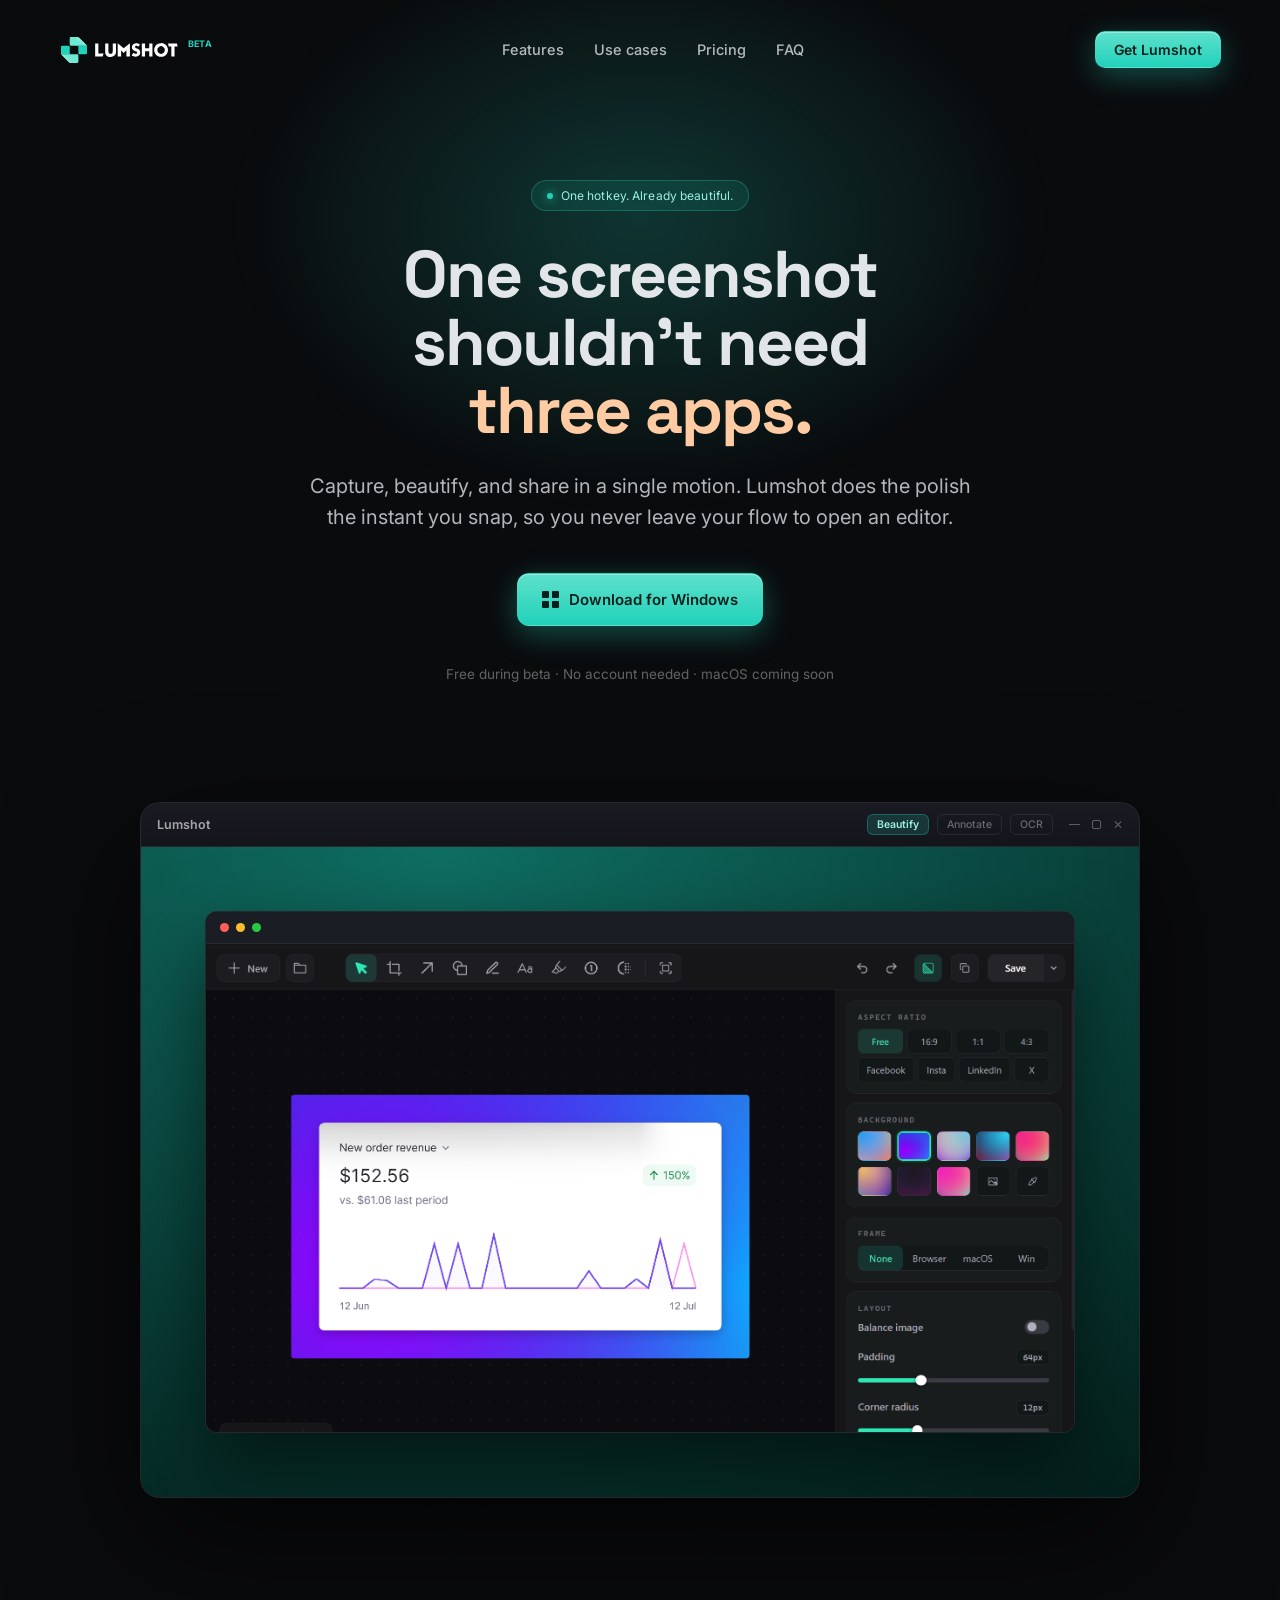
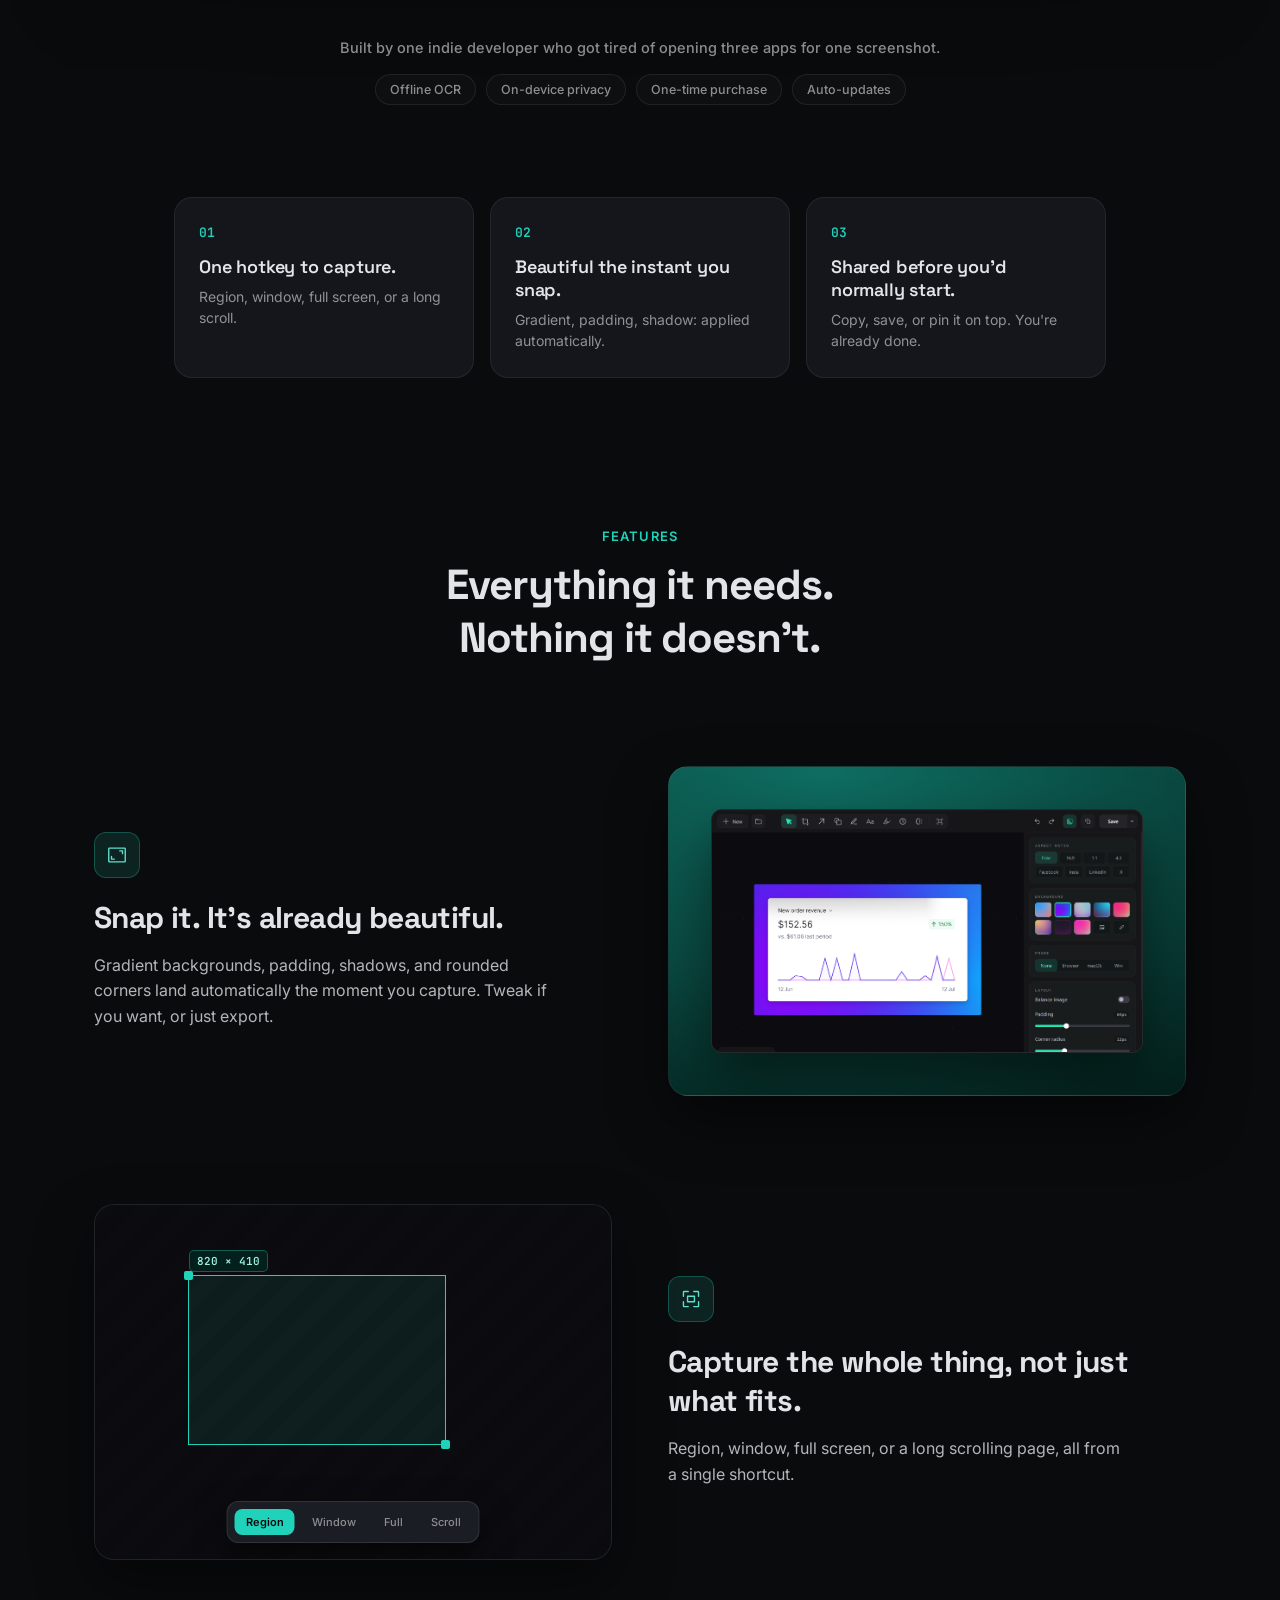
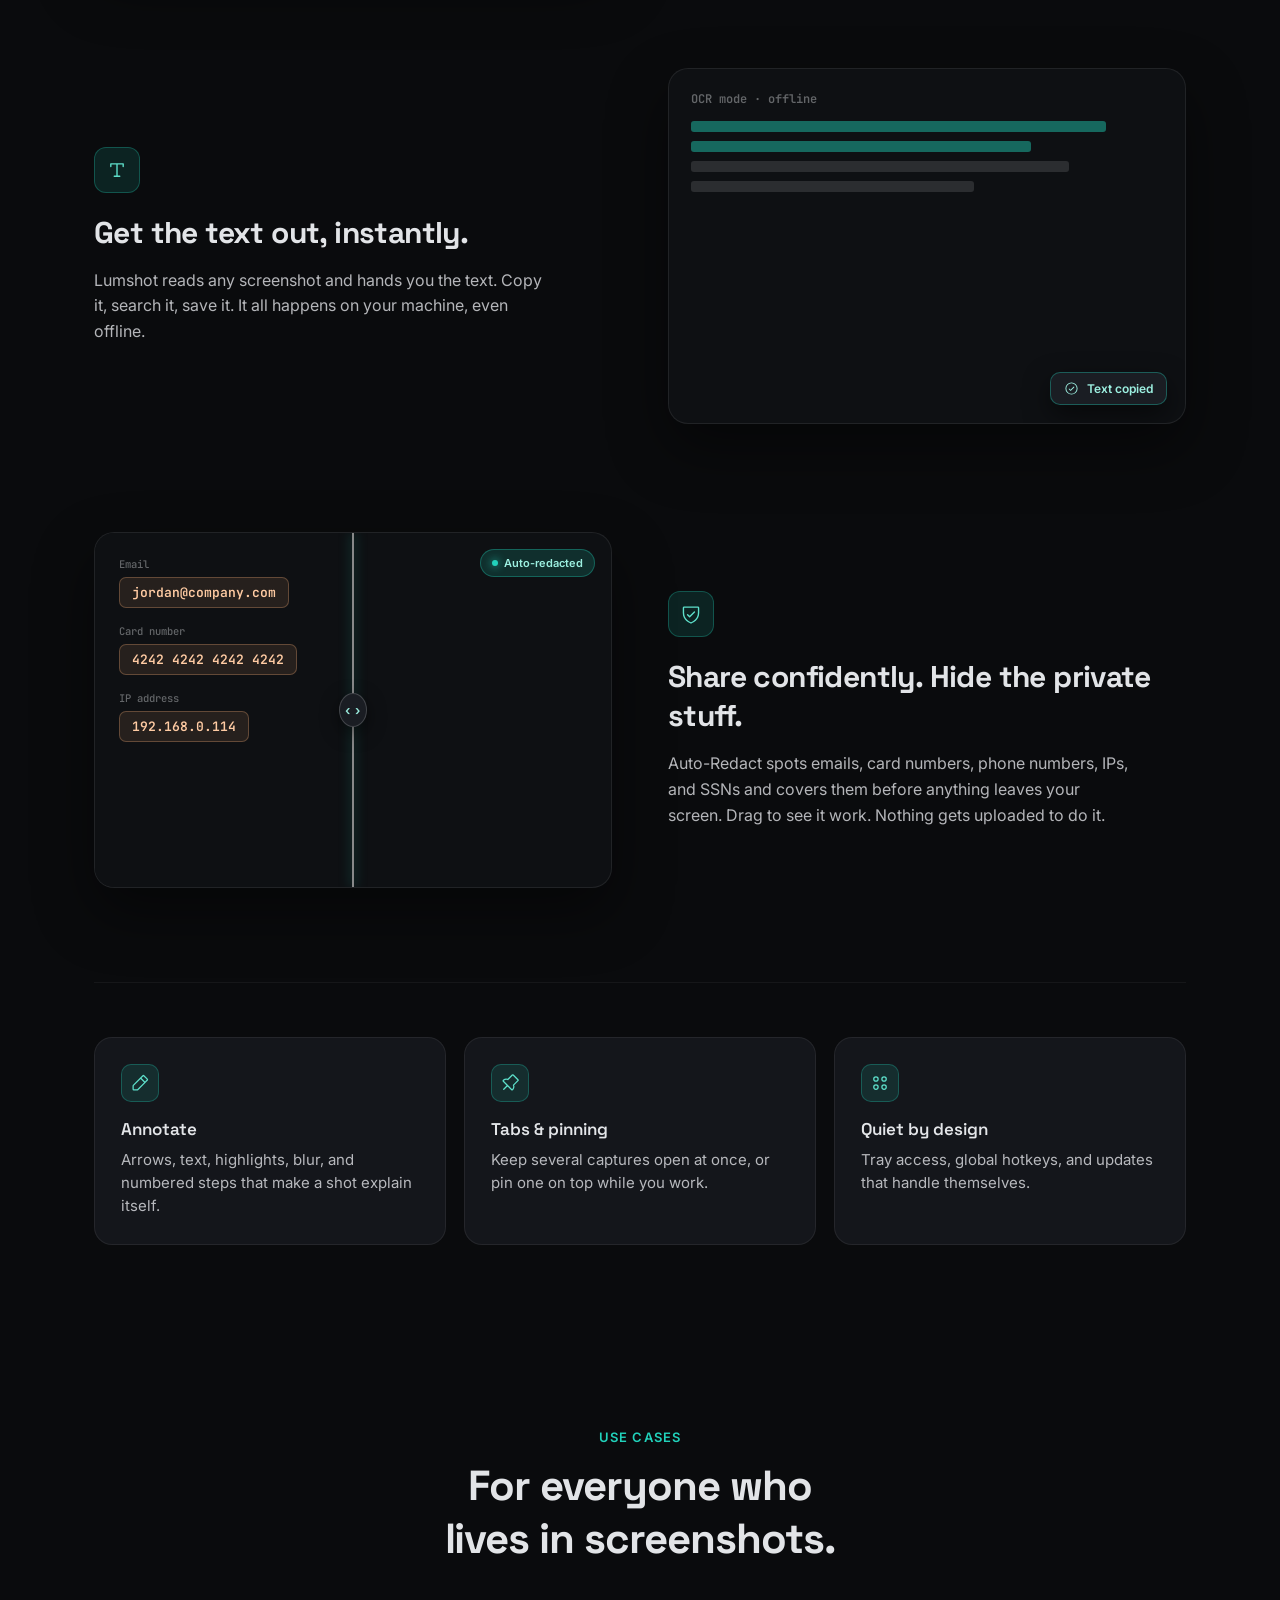
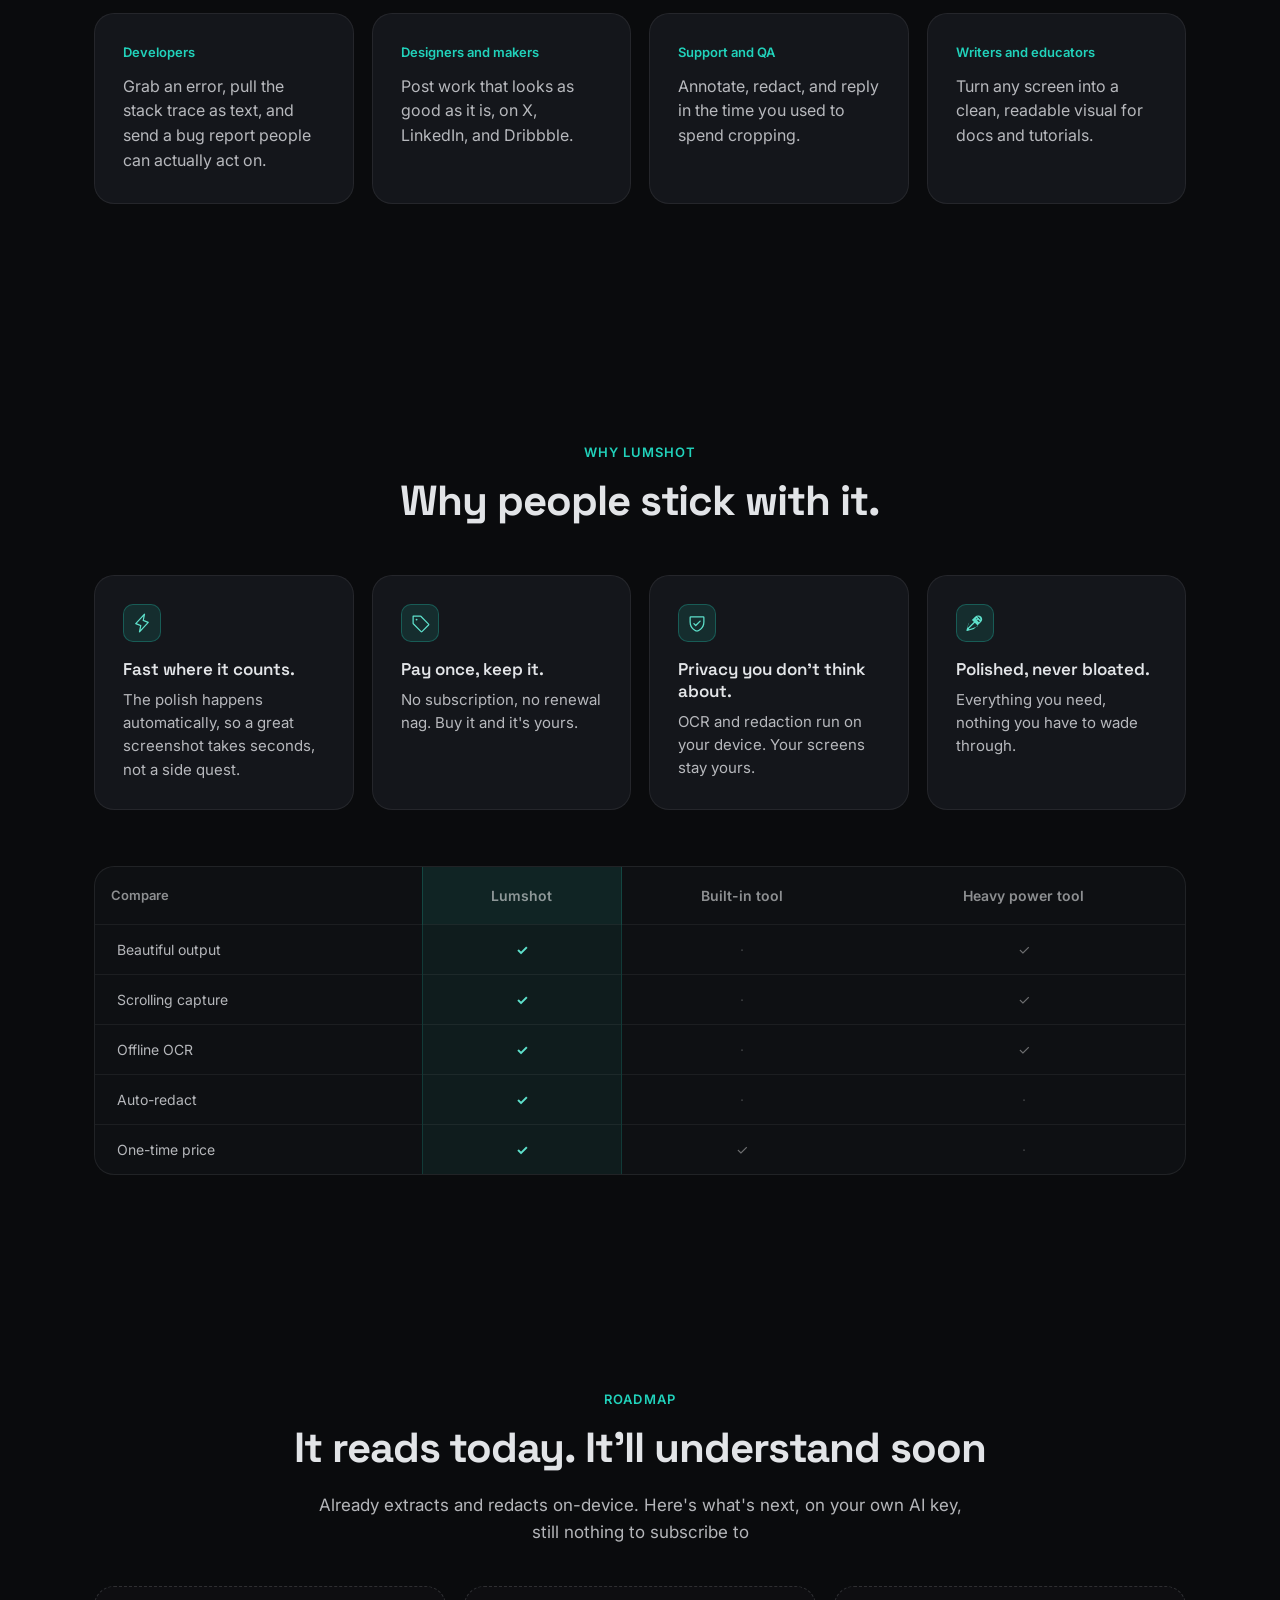
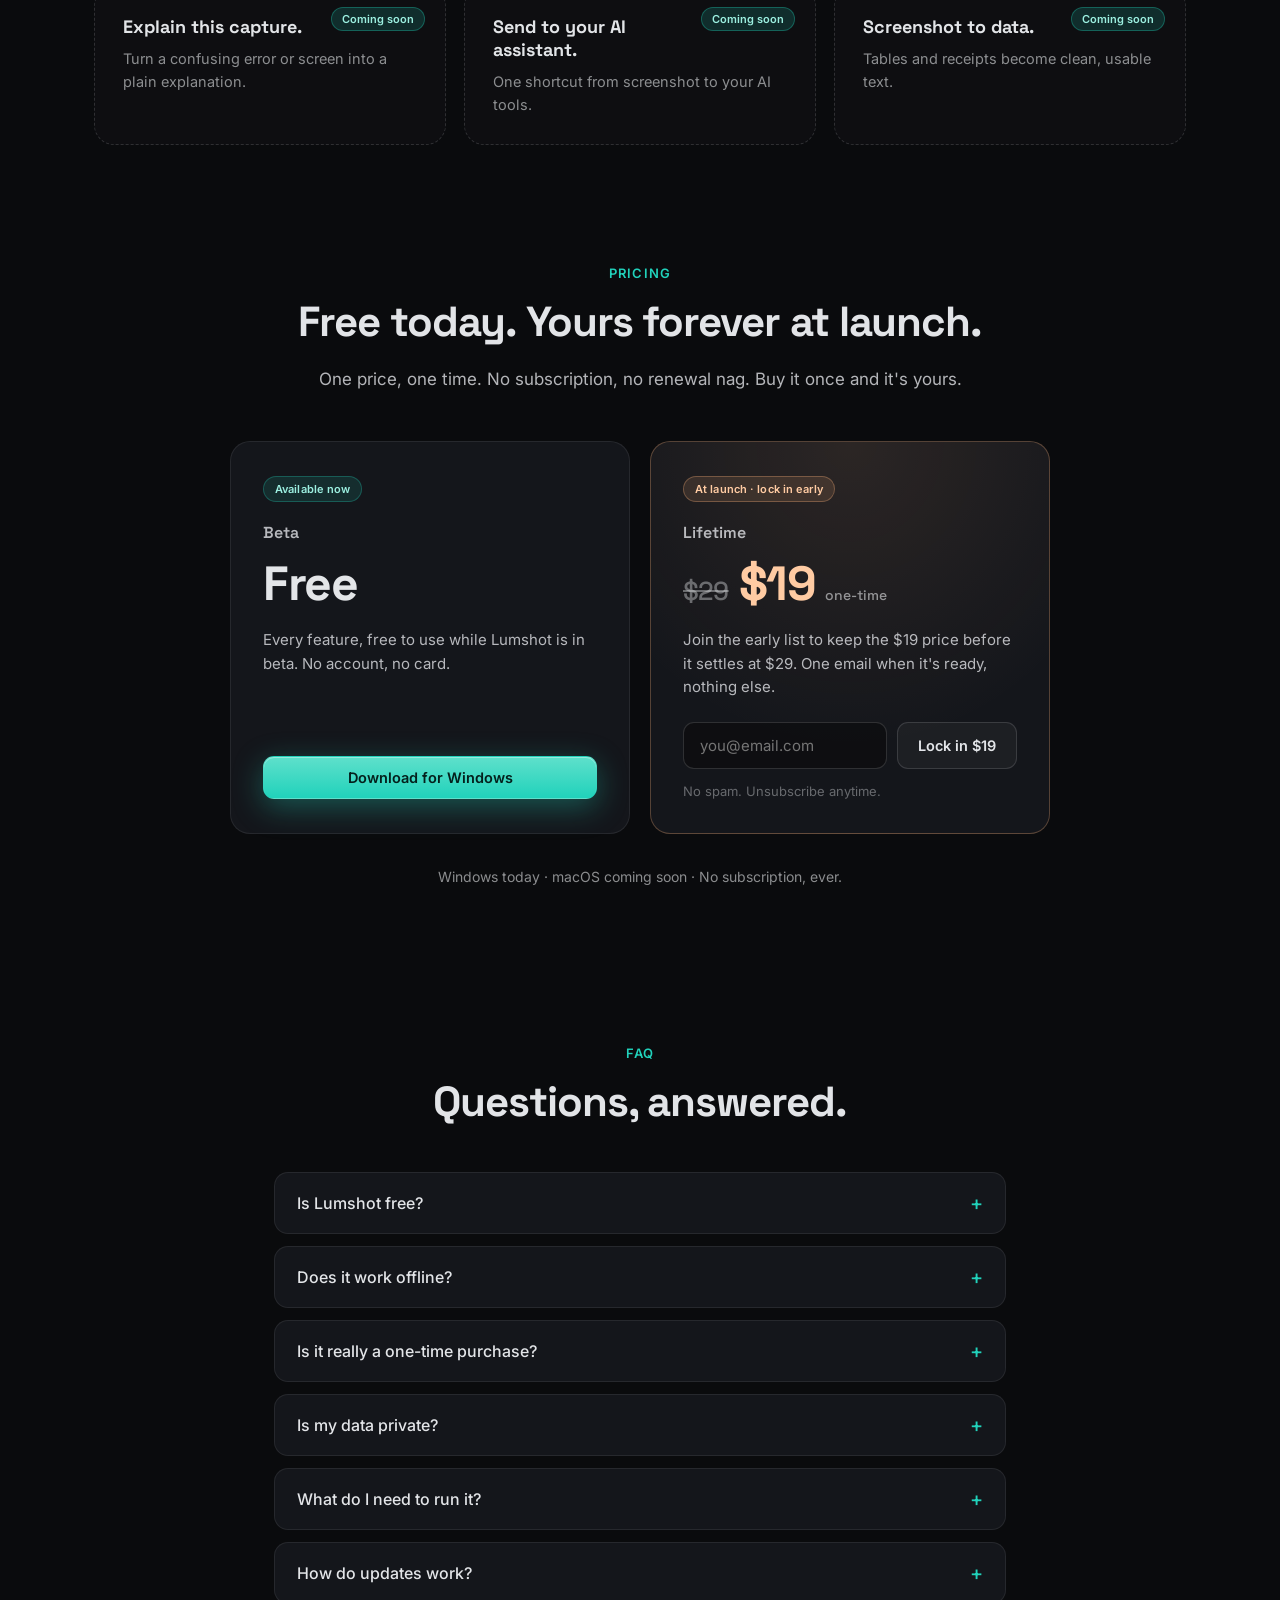
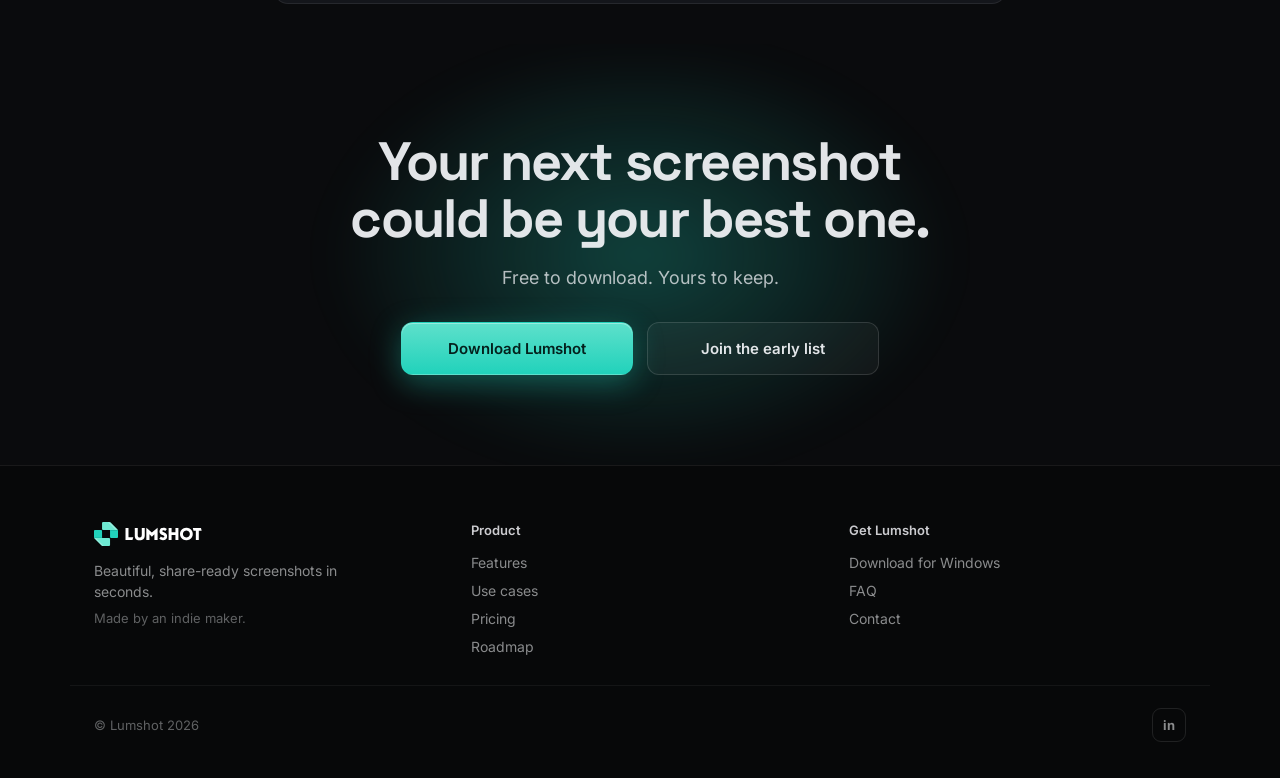
==== commit 7d136d5c: "Make new updates on website" ====
--- a/index.html
+++ b/index.html
@@ -61,9 +61,9 @@
       </div>
       <h1 class="hero-title">One screenshot shouldn't need <span class="accent-light">three apps.</span></h1>
       <p class="hero-sub">Capture, beautify, and share in a single motion. Lumshot does the polish the instant you
-        snap — so you never leave your flow to open an editor.</p>
+        snap, so you never leave your flow to open an editor.</p>
       <div class="hero-ctas">
-        <a href="https://github.com/saeefam/lumshot/releases/download/v1.1.3/Lumshot-Setup-1.1.3.exe"
+        <a href="#" data-download-href="https://github.com/saeefam/lumshot/releases/latest/download/Lumshot-Setup.exe"
           class="btn btn-primary btn-lg" data-download-trigger>
           <span class="win-icon" aria-hidden="true">
             <span></span><span></span><span></span><span></span>
@@ -137,12 +137,12 @@
         <div class="workflow-card">
           <div class="workflow-num">02</div>
           <p class="workflow-text">Beautiful the instant you snap.</p>
-          <p class="workflow-sub">Gradient, padding, shadow — applied automatically.</p>
+          <p class="workflow-sub">Gradient, padding, shadow: applied automatically.</p>
         </div>
         <div class="workflow-card">
           <div class="workflow-num">03</div>
           <p class="workflow-text">Shared before you'd normally start.</p>
-          <p class="workflow-sub">Copy, save, or pin it on top — you're already done.</p>
+          <p class="workflow-sub">Copy, save, or pin it on top. You're already done.</p>
         </div>
       </div>
     </section>
@@ -158,7 +158,7 @@
       <div class="feat-row" data-reveal>
         <div class="feat-copy">
           <div class="feat-icon">
-            <svg class="lum-icon" viewBox="0 0 256 256" aria-hidden="true"><path d="M197.58,129.06l-51.61-19-19-51.65a15.92,15.92,0,0,0-29.88,0L78.07,110l-51.65,19a15.92,15.92,0,0,0,0,29.88L78,178l19,51.62a15.92,15.92,0,0,0,29.88,0l19-51.61,51.65-19a15.92,15.92,0,0,0,0-29.88ZM191,164l-52.91,19.48a8,8,0,0,0-4.75,4.75L114,241.1l-.11-.32L94.5,188.22a8,8,0,0,0-4.75-4.75L36.9,164l.32-.11,52.58-19.37a8,8,0,0,0,4.75-4.75L114,86.9l19.48,52.91a8,8,0,0,0,4.75,4.75L219.1,164ZM144,40a8,8,0,0,1,8-8h16V16a8,8,0,0,1,16,0V32h16a8,8,0,0,1,0,16H184V64a8,8,0,0,1-16,0V48H152A8,8,0,0,1,144,40ZM248,88a8,8,0,0,1-8,8h-8v8a8,8,0,0,1-16,0V96h-8a8,8,0,0,1,0-16h8V72a8,8,0,0,1,16,0v8h8A8,8,0,0,1,248,88Z"></path></svg>
+            <svg class="lum-icon lum-icon-stroke" viewBox="0 0 256 256" fill="none" aria-hidden="true"><path fill="none" stroke="currentColor" stroke-linecap="round" stroke-linejoin="round" stroke-width="16" d="M160 80h32v32m-96 64H64v-32"/><rect x="32" y="48" width="192" height="160" rx="8" fill="none" stroke="currentColor" stroke-linecap="round" stroke-linejoin="round" stroke-width="16"/></svg>
           </div>
           <h3 class="feat-title">Snap it. It's already beautiful.</h3>
           <p class="feat-desc">Gradient backgrounds, padding, shadows, and rounded corners land automatically the moment
@@ -204,8 +204,16 @@
         </div>
       </div>
 
-      <!-- Feature 3: OCR (reversed) -->
-      <div class="feat-row feat-row-reverse" data-reveal>
+      <!-- Feature 3: OCR -->
+      <div class="feat-row" data-reveal>
+        <div class="feat-copy">
+          <div class="feat-icon">
+            <svg class="lum-icon" viewBox="0 0 256 256" aria-hidden="true"><path d="M208,56V88a8,8,0,0,1-16,0V64H136V192h24a8,8,0,0,1,0,16H96a8,8,0,0,1,0-16h24V64H64V88a8,8,0,0,1-16,0V56a8,8,0,0,1,8-8H200A8,8,0,0,1,208,56Z"></path></svg>
+          </div>
+          <h3 class="feat-title">Get the text out, instantly.</h3>
+          <p class="feat-desc">Lumshot reads any screenshot and hands you the text. Copy it, search it, save it. It all
+            happens on your machine, even offline.</p>
+        </div>
         <div class="media">
           <div class="mock mock-ocr">
             <div class="mock-ocr-body">
@@ -223,26 +231,10 @@
             </div>
           </div>
         </div>
-        <div class="feat-copy">
-          <div class="feat-icon">
-            <svg class="lum-icon" viewBox="0 0 256 256" aria-hidden="true"><path d="M208,56V88a8,8,0,0,1-16,0V64H136V192h24a8,8,0,0,1,0,16H96a8,8,0,0,1,0-16h24V64H64V88a8,8,0,0,1-16,0V56a8,8,0,0,1,8-8H200A8,8,0,0,1,208,56Z"></path></svg>
-          </div>
-          <h3 class="feat-title">Get the text out, instantly.</h3>
-          <p class="feat-desc">Lumshot reads any screenshot and hands you the text. Copy it, search it, save it. It all
-            happens on your machine, even offline.</p>
-        </div>
-      </div>
-
-      <!-- Feature 4: redact — interactive before/after drag -->
-      <div class="feat-row" data-reveal>
-        <div class="feat-copy">
-          <div class="feat-icon">
-            <svg class="lum-icon" viewBox="0 0 256 256" aria-hidden="true"><path d="M208,40H48A16,16,0,0,0,32,56v58.79c0,89.13,75.47,118.44,90.59,123.4a15.66,15.66,0,0,0,10.82,0C148.53,233.23,224,203.92,224,114.79V56A16,16,0,0,0,208,40Zm0,74.79c0,78.42-66.35,104.62-80,109.18-13.53-4.51-80-30.69-80-109.18V56H208ZM82.34,141.66a8,8,0,0,1,11.32-11.32L112,148.68l50.34-50.34a8,8,0,0,1,11.32,11.32l-56,56a8,8,0,0,1-11.32,0Z"></path></svg>
-          </div>
-          <h3 class="feat-title">Share confidently. Hide the private stuff.</h3>
-          <p class="feat-desc">Auto-Redact spots emails, card numbers, phone numbers, IPs, and SSNs and covers them
-            before anything leaves your screen. Drag to see it work — nothing gets uploaded to do it.</p>
-        </div>
+      </div>
+
+      <!-- Feature 4: redact - interactive before/after drag -->
+      <div class="feat-row feat-row-reverse" data-reveal>
         <div class="media">
           <div class="mock mock-redact" id="lum-redact" data-baf>
             <!-- "after" (redacted) is the base layer -->
@@ -287,6 +279,14 @@
             </button>
           </div>
         </div>
+        <div class="feat-copy">
+          <div class="feat-icon">
+            <svg class="lum-icon" viewBox="0 0 256 256" aria-hidden="true"><path d="M208,40H48A16,16,0,0,0,32,56v58.79c0,89.13,75.47,118.44,90.59,123.4a15.66,15.66,0,0,0,10.82,0C148.53,233.23,224,203.92,224,114.79V56A16,16,0,0,0,208,40Zm0,74.79c0,78.42-66.35,104.62-80,109.18-13.53-4.51-80-30.69-80-109.18V56H208ZM82.34,141.66a8,8,0,0,1,11.32-11.32L112,148.68l50.34-50.34a8,8,0,0,1,11.32,11.32l-56,56a8,8,0,0,1-11.32,0Z"></path></svg>
+          </div>
+          <h3 class="feat-title">Share confidently. Hide the private stuff.</h3>
+          <p class="feat-desc">Auto-Redact spots emails, card numbers, phone numbers, IPs, and SSNs and covers them
+            before anything leaves your screen. Drag to see it work. Nothing gets uploaded to do it.</p>
+        </div>
       </div>
 
       <!-- and more: compact grid for secondary features -->
@@ -297,7 +297,7 @@
           <p class="feat-more-text">Arrows, text, highlights, blur, and numbered steps that make a shot explain itself.</p>
         </div>
         <div class="feat-more-card">
-          <div class="feat-more-icon"><svg class="lum-icon" viewBox="0 0 256 256" aria-hidden="true"><path d="M236.28,116.71l-97-97a16,16,0,0,0-22.62,0L92.42,44,60.28,49.86A15.94,15.94,0,0,0,51.72,77L82.4,107.71,19.72,170.38A16,16,0,0,0,31,197.66l62.68-62.68L124.4,165.6a15.94,15.94,0,0,0,27.16-8.56L157.42,124l24.28-24.28a16,16,0,0,0,0-22.63ZM140.12,145.65,110.35,115.88l55.53-55.53a8,8,0,0,0-11.31-11.31L99,104.57,69.27,74.8a.05.05,0,0,1,0,0l32.14-5.85a8,8,0,0,0,4.22-2.2L128,44.29,211.71,128l-22.42,22.42a8,8,0,0,0-2.2,4.22Z"></path></svg></div>
+          <div class="feat-more-icon"><svg class="lum-icon lum-icon-stroke" viewBox="0 0 256 256" fill="none" aria-hidden="true"><path d="M229.66 98.34a8 8 0 0 0 0-11.31L169 26.34a8 8 0 0 0-11.31 0l-57.3 57.46S72.64 69.93 43 93.85a8 8 0 0 0-.65 11.91l107.9 107.89a8 8 0 0 0 12-.83c8.39-11.16 21.57-34.09 10.11-57ZM96.29 159.71 48 208" fill="none" stroke="currentColor" stroke-linecap="round" stroke-linejoin="round" stroke-width="16"/></svg></div>
           <h3 class="feat-more-title">Tabs &amp; pinning</h3>
           <p class="feat-more-text">Keep several captures open at once, or pin one on top while you work.</p>
         </div>
@@ -448,7 +448,7 @@
       <div class="section-head" data-reveal>
         <div class="eyebrow">Pricing</div>
         <h2 class="section-title">Free today. Yours forever at launch.</h2>
-        <p class="section-sub">One price, one time. No subscription, no renewal nag — buy it once and it's yours.</p>
+        <p class="section-sub">One price, one time. No subscription, no renewal nag. Buy it once and it's yours.</p>
       </div>
       <div class="pricing-split" data-reveal>
         <!-- Now: free beta -->
@@ -457,7 +457,7 @@
           <div class="pricing-plan">Beta</div>
           <div class="pricing-amount"><span>Free</span></div>
           <p class="pricing-desc">Every feature, free to use while Lumshot is in beta. No account, no card.</p>
-          <a href="https://github.com/saeefam/lumshot/releases/download/v1.1.3/Lumshot-Setup-1.1.3.exe"
+          <a href="#" data-download-href="https://github.com/saeefam/lumshot/releases/latest/download/Lumshot-Setup.exe"
             class="btn btn-primary pricing-btn" data-download-trigger>Download for Windows</a>
         </div>
         <!-- Later: one-time launch price with early-bird capture -->
@@ -470,7 +470,7 @@
             <span class="pricing-per">one-time</span>
           </div>
           <p class="pricing-desc">Join the early list to keep the $19 price before it settles at $29. One email when
-            it's ready — nothing else.</p>
+            it's ready, nothing else.</p>
           <form id="lum-form" class="pricing-form">
             <input type="email" placeholder="you@email.com" aria-label="Email address" required>
             <button type="submit" class="btn btn-secondary pricing-btn">Lock in $19</button>
@@ -494,7 +494,7 @@
             <span class="faq-icon" data-faq-i>+</span>
           </button>
           <div class="faq-answer" data-faq-a>
-            <p>Yes — every feature is free while Lumshot is in beta. At launch it becomes a one-time purchase: $29, or
+            <p>Yes. Every feature is free while Lumshot is in beta. At launch it becomes a one-time purchase: $29, or
               $19 if you join the early list now. No subscription either way.</p>
           </div>
         </div>
@@ -554,7 +554,7 @@
         <h2 class="final-cta-title">Your next screenshot could be your best one.</h2>
         <p class="final-cta-text">Free to download. Yours to keep.</p>
         <div class="final-cta-actions">
-          <a href="https://github.com/saeefam/lumshot/releases/download/v1.1.3/Lumshot-Setup-1.1.3.exe"
+          <a href="#" data-download-href="https://github.com/saeefam/lumshot/releases/latest/download/Lumshot-Setup.exe"
             class="btn btn-primary btn-lg" data-download-trigger>Download Lumshot</a>
           <a href="#top" class="btn btn-secondary btn-lg">Join the early list</a>
         </div>
@@ -583,7 +583,7 @@
         <div class="footer-col">
           <div class="footer-col-title">Get Lumshot</div>
           <div class="footer-links">
-            <a href="https://github.com/saeefam/lumshot/releases/download/v1.1.3/Lumshot-Setup-1.1.3.exe"
+            <a href="#" data-download-href="https://github.com/saeefam/lumshot/releases/latest/download/Lumshot-Setup.exe"
               data-download-trigger>Download for Windows</a>
             <a href="#faq">FAQ</a>
             <a href="contact.html">Contact</a>
--- a/styles.css
+++ b/styles.css
@@ -814,6 +814,11 @@
   fill: currentColor;
 }
 
+/* Outline-style icons: stroke, not fill (paths already set fill="none") */
+.lum-icon-stroke {
+  fill: none;
+}
+
 .feat-more-icon .lum-icon,
 .why-icon .lum-icon {
   width: 20px;
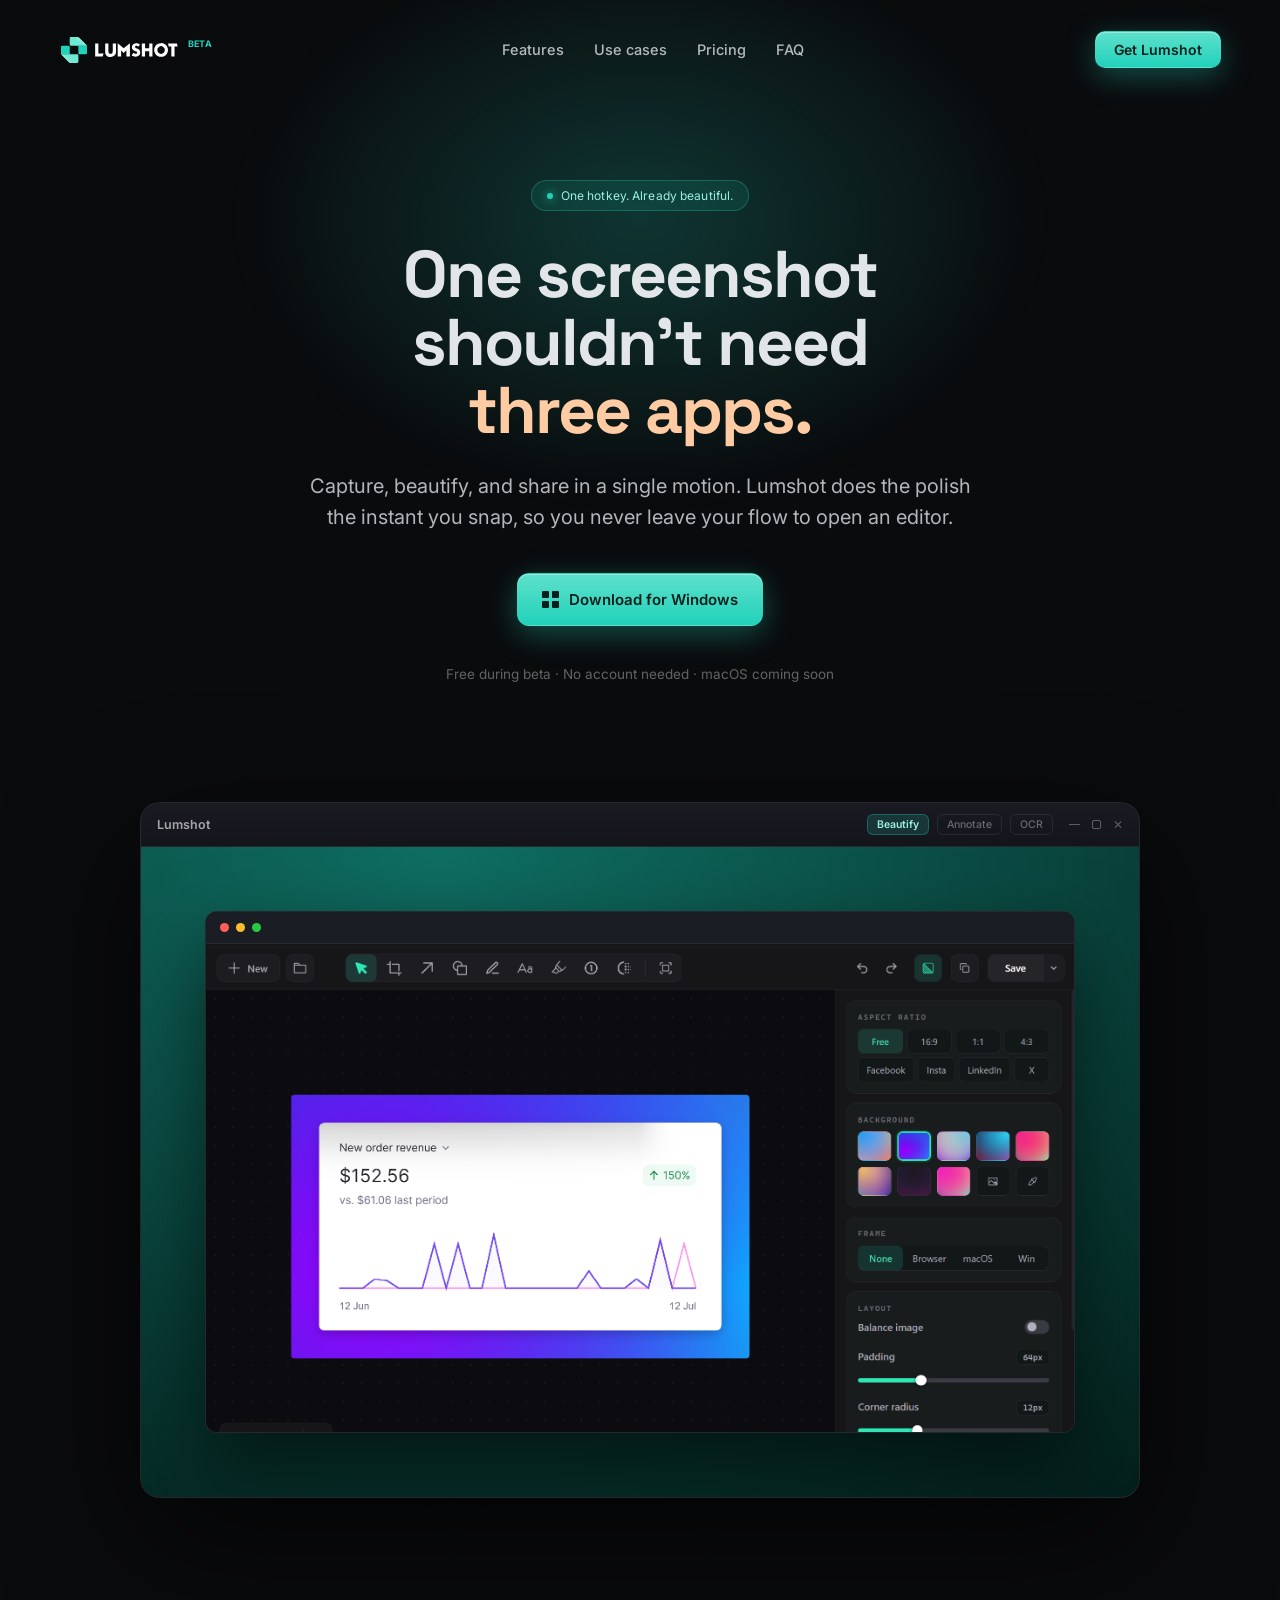
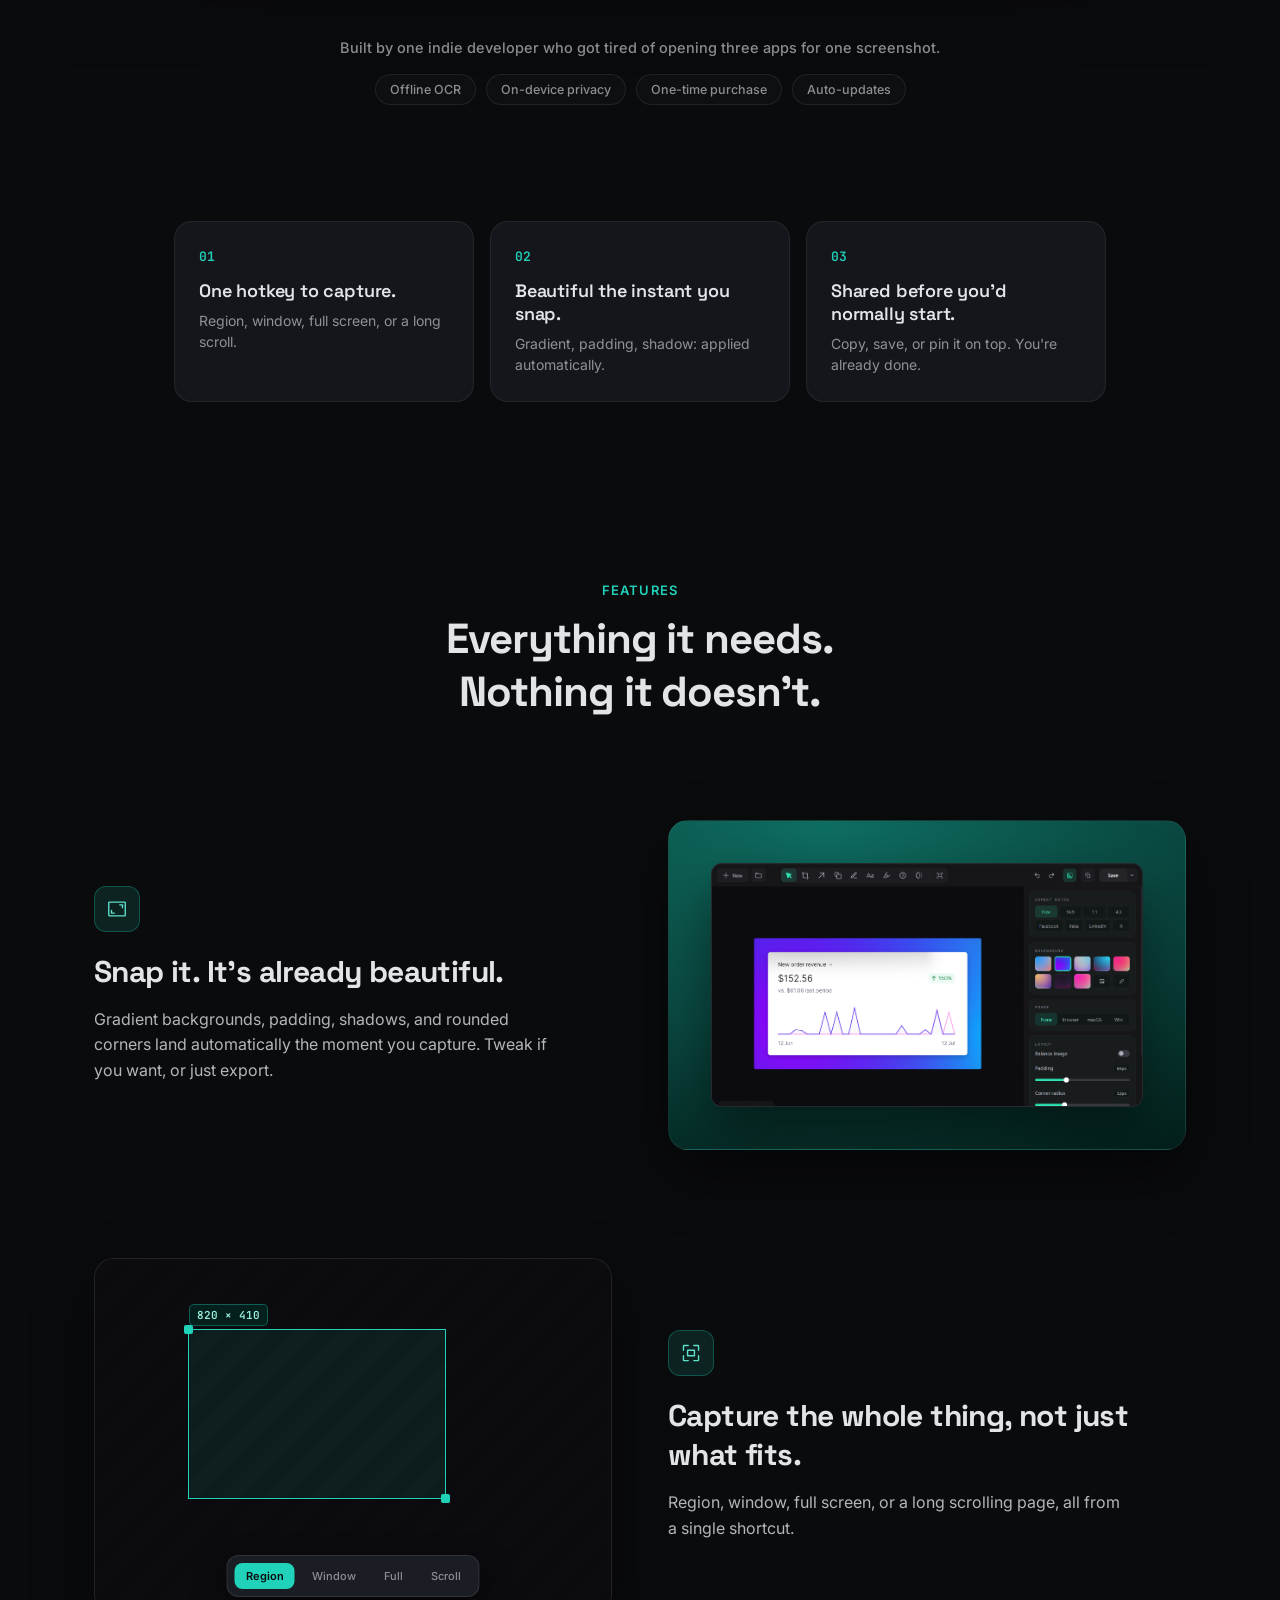
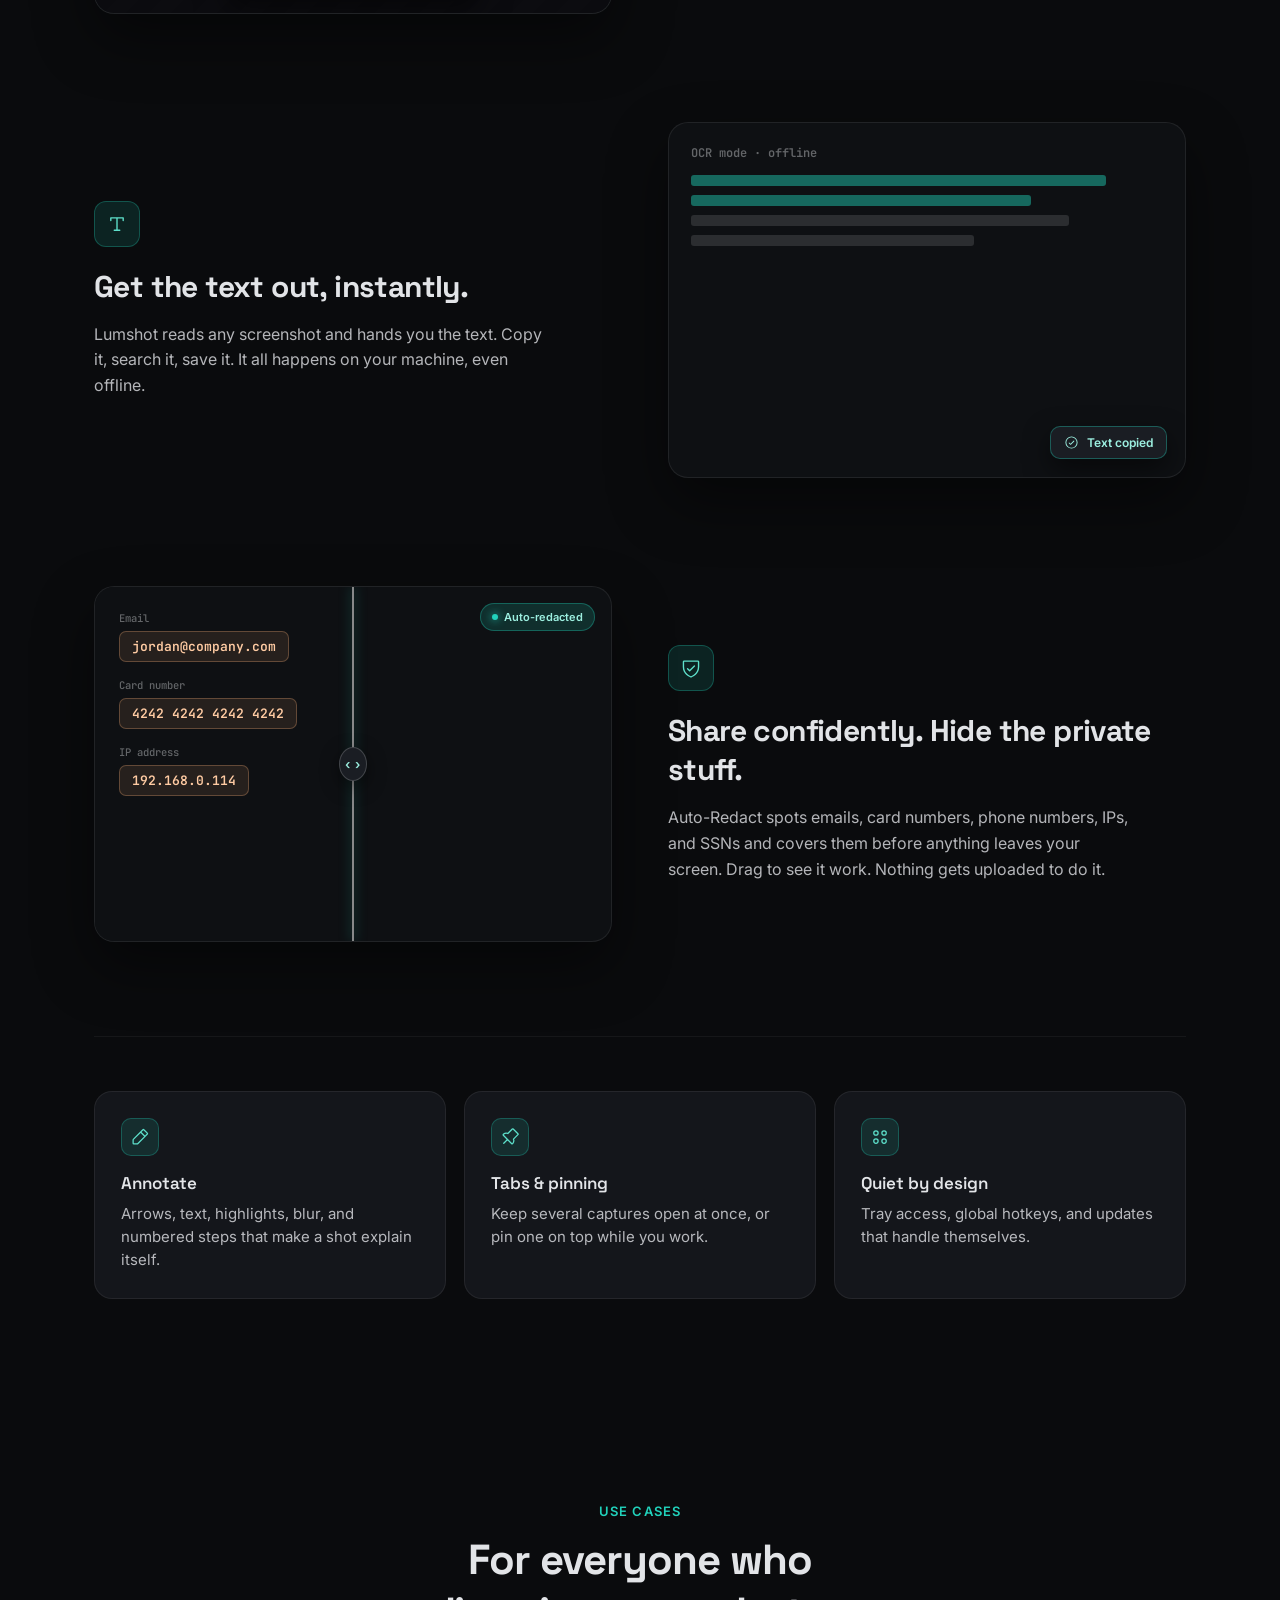
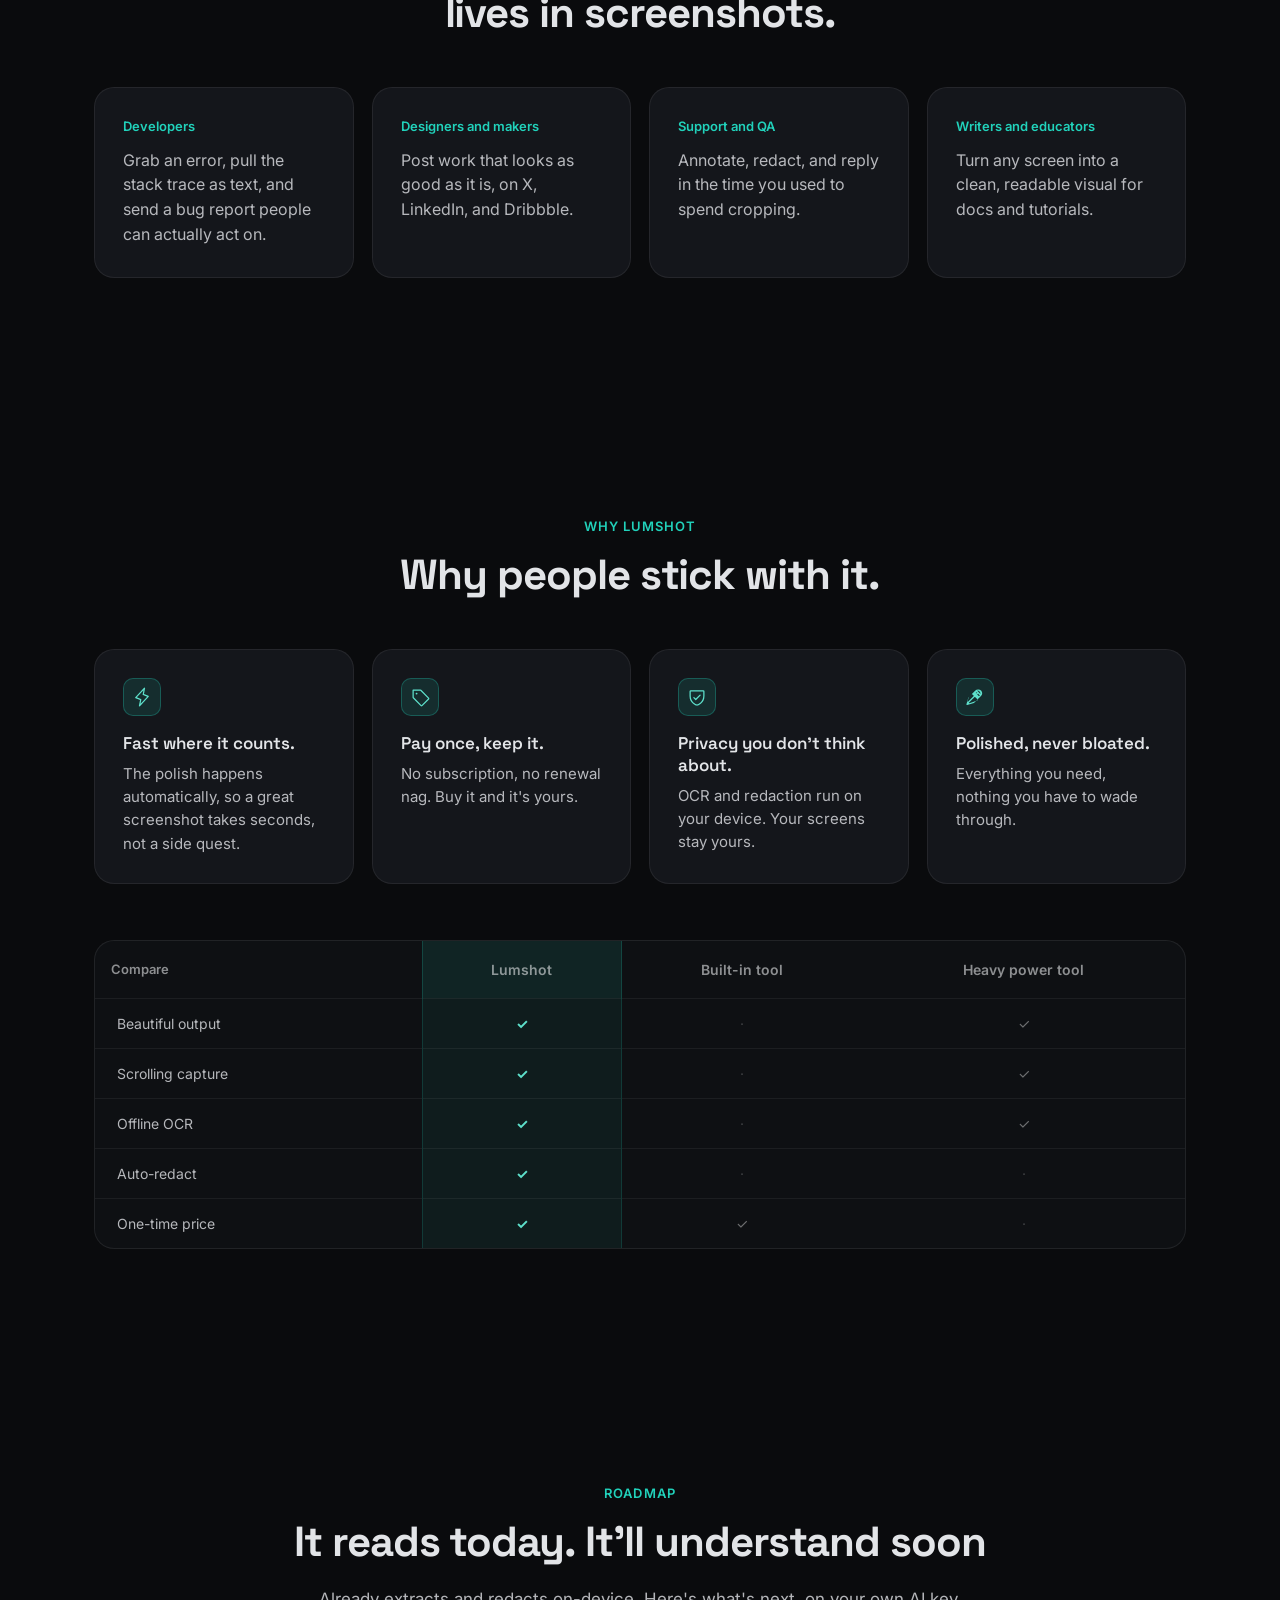
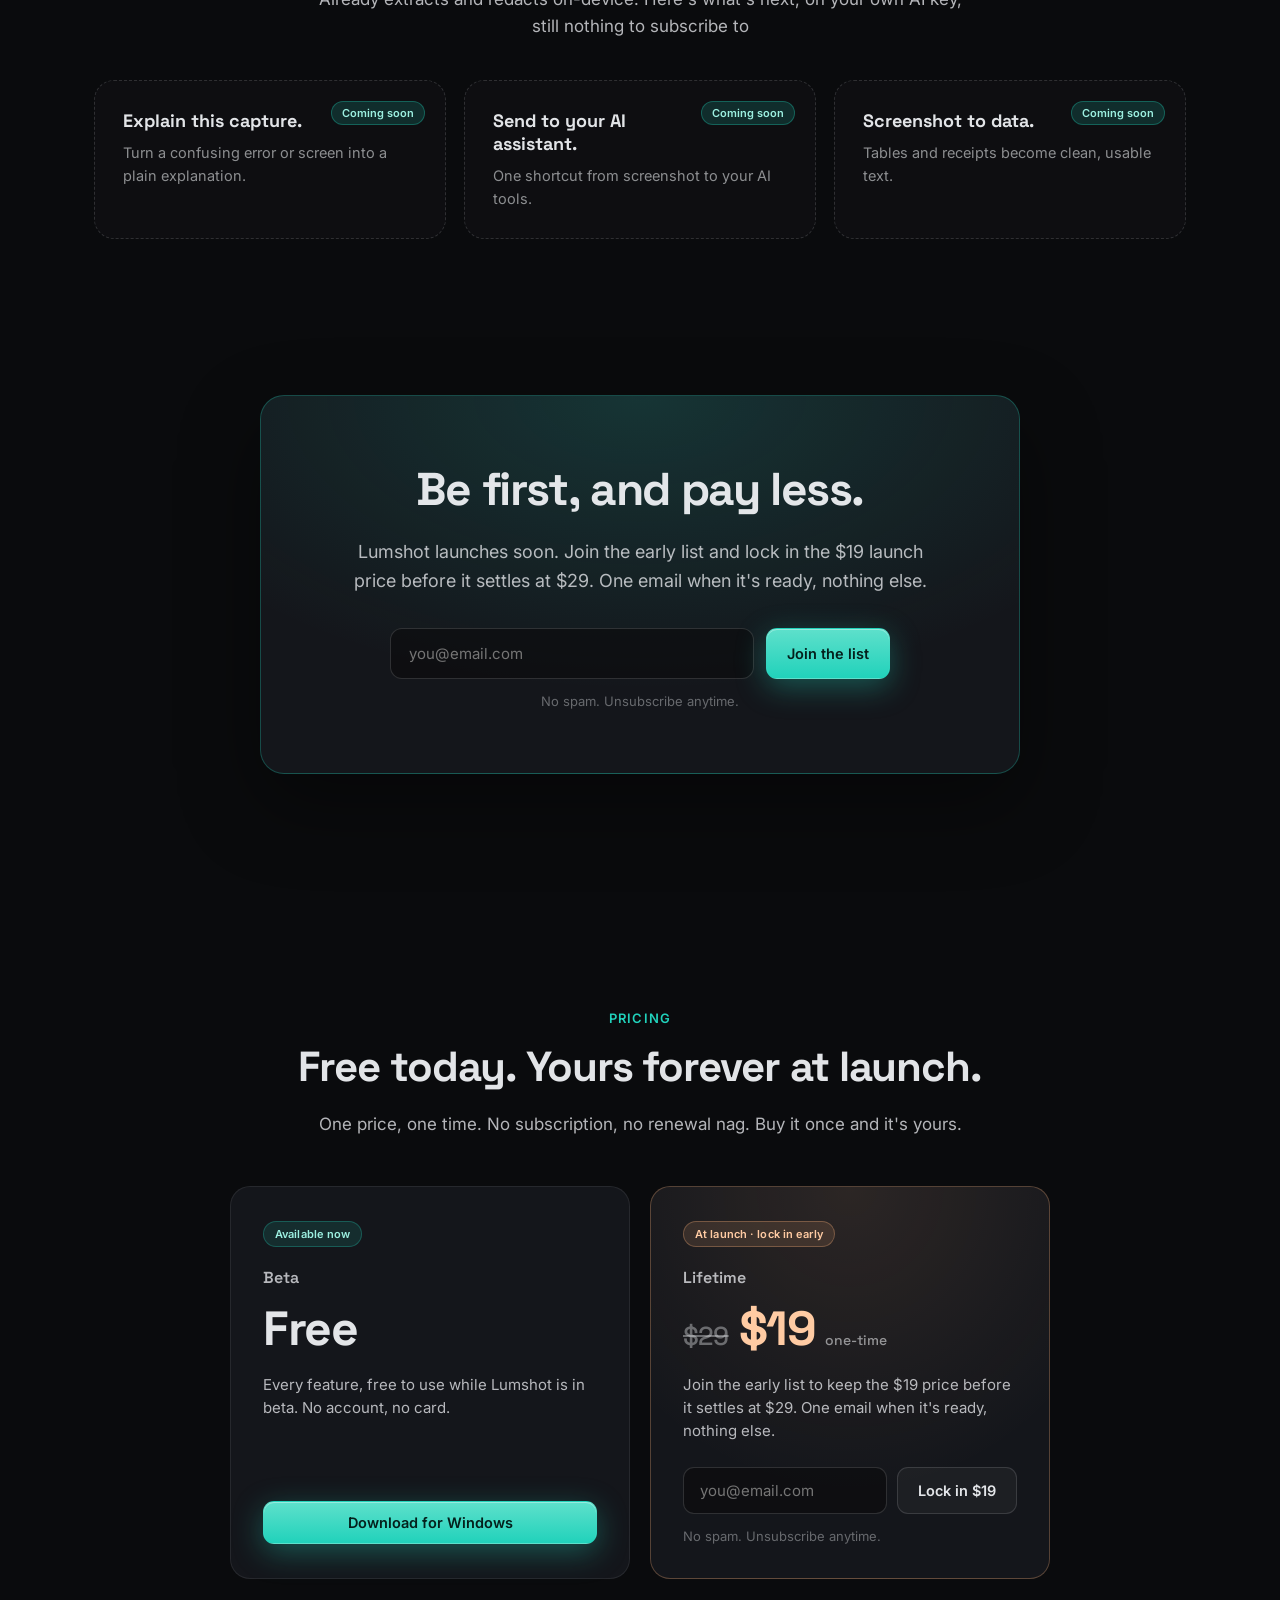
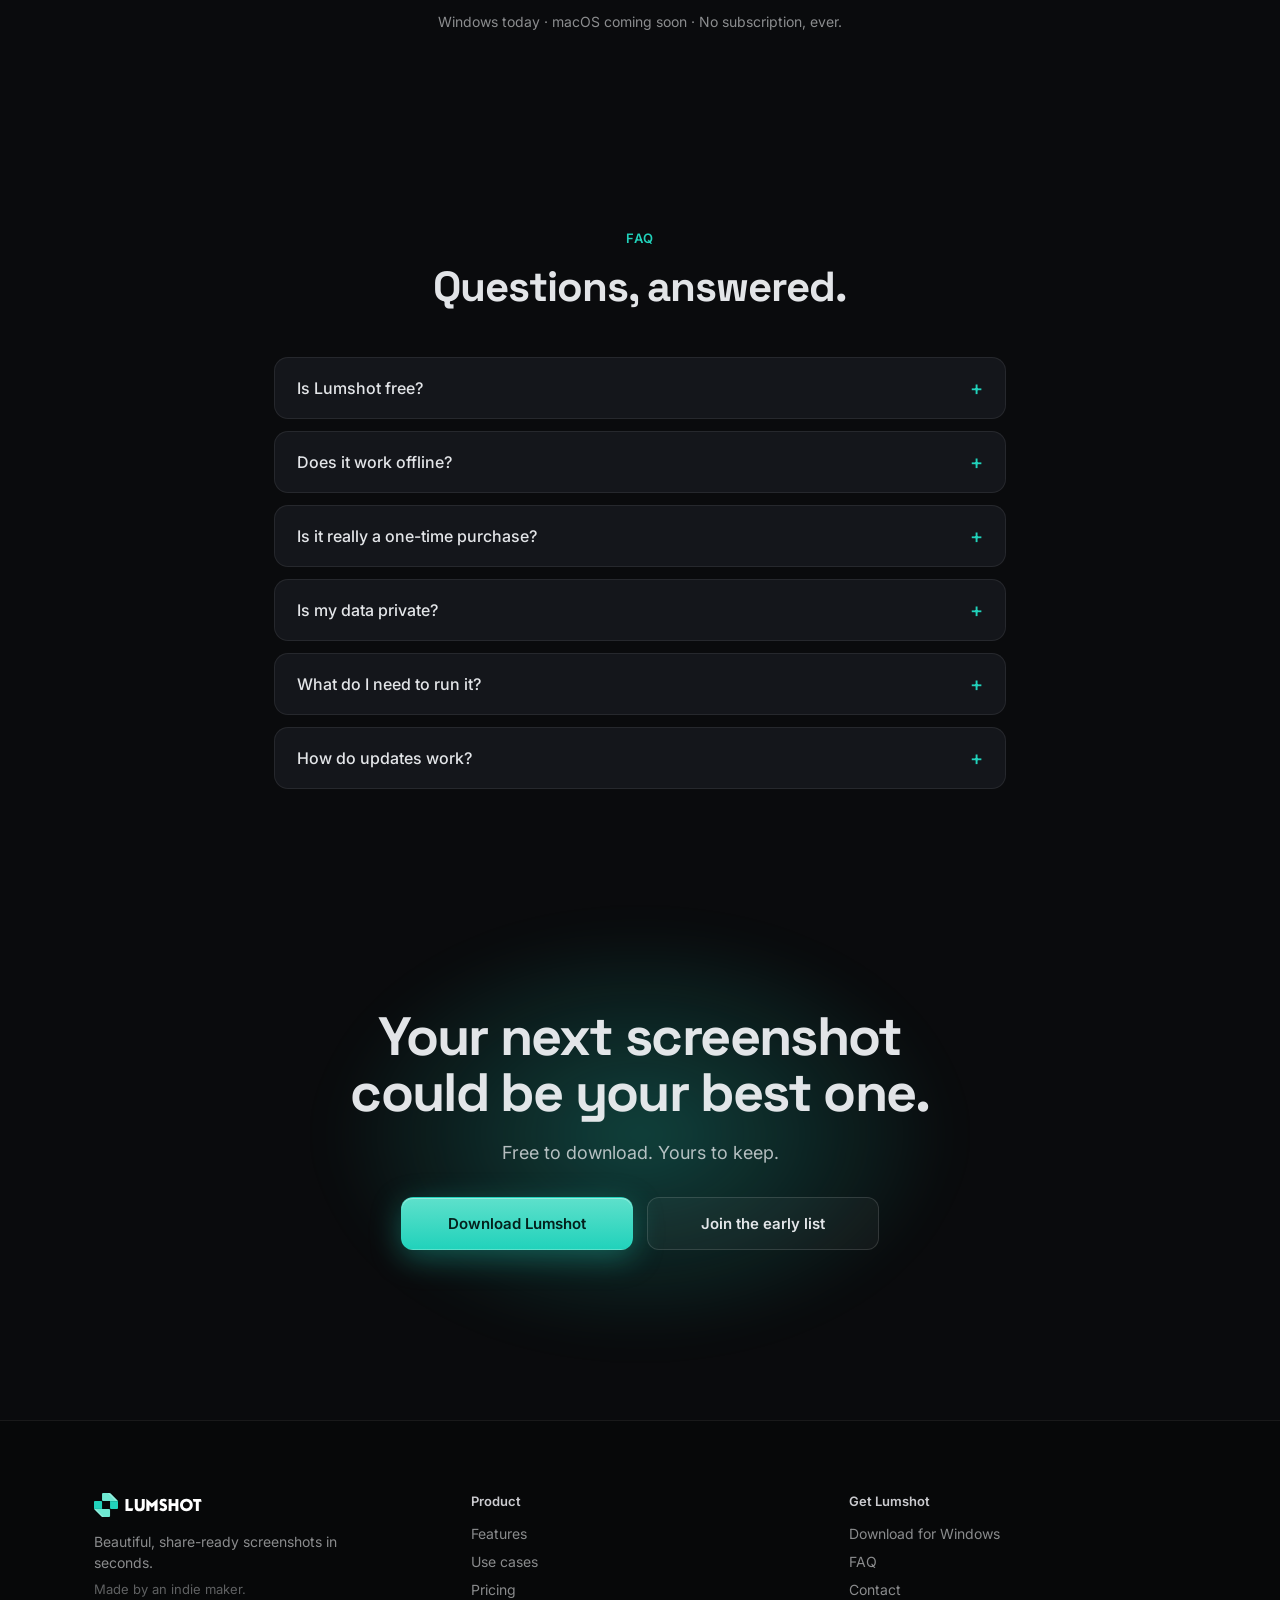
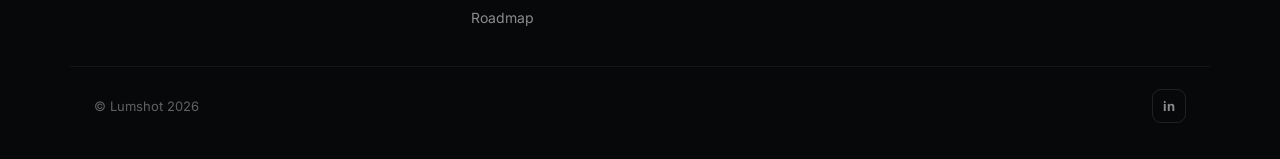
==== commit 879c4956: "Make update on website" ====
--- a/index.html
+++ b/index.html
@@ -443,6 +443,20 @@
       </div>
     </section>
 
+    <!-- ===================== EARLY-BIRD / WAITLIST ===================== -->
+    <section class="early-bird">
+      <div class="early-bird-card" data-reveal>
+        <h2 class="early-bird-title">Be first, and pay less.</h2>
+        <p class="early-bird-text">Lumshot launches soon. Join the early list and lock in the $19 launch price before
+          it settles at $29. One email when it's ready, nothing else.</p>
+        <form id="lum-waitlist" class="waitlist-form">
+          <input type="email" placeholder="you@email.com" aria-label="Email address" required>
+          <button type="submit" class="btn btn-primary">Join the list</button>
+        </form>
+        <p id="lum-waitlist-note" class="waitlist-note">No spam. Unsubscribe anytime.</p>
+      </div>
+    </section>
+
     <!-- ===================== PRICING ===================== -->
     <section id="pricing" class="pricing">
       <div class="section-head" data-reveal>
--- a/styles.css
+++ b/styles.css
@@ -730,7 +730,7 @@
   z-index: 1;
   max-width: var(--container-xs);
   margin: 0 auto;
-  padding: 72px 24px 30px;
+  padding: 96px 24px 40px;
   text-align: center;
 }
 
@@ -781,7 +781,7 @@
   z-index: 1;
   max-width: var(--container-md);
   margin: 0 auto;
-  padding: 120px 24px 40px;
+  padding: 140px 24px 60px;
 }
 
 .feat-row {
@@ -1338,7 +1338,7 @@
   z-index: 1;
   max-width: var(--container-md);
   margin: 0 auto;
-  padding: 120px 24px 40px;
+  padding: 140px 24px 60px;
 }
 
 .roadmap .section-head {
@@ -1390,12 +1390,80 @@
   color: var(--color-text-muted-55);
 }
 
-/* Shared: waitlist status note (used by the pricing early-bird form) */
+/* Shared: waitlist status note (pricing early-bird + waitlist forms) */
 .waitlist-note {
   margin: 14px 0 0;
   font-size: 13px;
   color: var(--text-hairline);
   transition: color .2s;
+}
+
+/* ---------- Early-bird / waitlist ---------- */
+.early-bird {
+  position: relative;
+  z-index: 1;
+  padding: 96px 24px;
+}
+
+.early-bird-card {
+  max-width: 760px;
+  margin: 0 auto;
+  border-radius: 24px;
+  padding: clamp(40px, 5.5vw, 64px);
+  text-align: center;
+  background:
+    radial-gradient(120% 130% at 50% 0%, rgba(33, 210, 187, .16), transparent 60%),
+    var(--color-bg-card);
+  border: 1px solid var(--border-accent);
+  box-shadow: 0 30px 80px rgba(0, 0, 0, .4);
+}
+
+.early-bird-title {
+  font-family: var(--font-display);
+  font-size: clamp(30px, 4.6vw, 46px);
+  letter-spacing: -.03em;
+  font-weight: 700;
+  margin: 0;
+}
+
+.early-bird-text {
+  margin: 20px auto 0;
+  max-width: 54ch;
+  font-size: clamp(16px, 2.2vw, 18px);
+  line-height: 1.6;
+  color: var(--text-secondary);
+}
+
+.waitlist-form {
+  display: flex;
+  flex-wrap: wrap;
+  gap: 12px;
+  justify-content: center;
+  margin: 32px auto 0;
+  max-width: 500px;
+}
+
+.waitlist-form input {
+  flex: 1;
+  min-width: 200px;
+  padding: 15px 18px;
+  border-radius: 12px;
+  background: rgba(10, 11, 13, .6);
+  border: 1px solid rgba(255, 255, 255, .14);
+  color: #fff;
+  font-size: 15px;
+  font-family: inherit;
+  outline: none;
+  transition: border-color .2s, box-shadow .2s;
+}
+
+.waitlist-form input:focus {
+  border-color: var(--color-accent);
+  box-shadow: 0 0 0 3px rgba(33, 210, 187, .25);
+}
+
+.waitlist-form .btn {
+  flex-shrink: 0;
 }
 
 /* ---------- Pricing ---------- */
@@ -1404,7 +1472,7 @@
   z-index: 1;
   max-width: var(--container-md);
   margin: 0 auto;
-  padding: 80px 24px 40px;
+  padding: 140px 24px 60px;
 }
 
 .pricing-split {
@@ -1552,7 +1620,7 @@
   z-index: 1;
   max-width: 780px;
   margin: 0 auto;
-  padding: 120px 24px 40px;
+  padding: 140px 24px 60px;
 }
 
 .faq .section-head {
@@ -1621,7 +1689,7 @@
 .final-cta {
   position: relative;
   z-index: 1;
-  padding: 90px 24px;
+  padding: 160px 24px 170px;
   text-align: center;
   overflow: hidden;
 }
@@ -1679,7 +1747,7 @@
 .footer-grid {
   max-width: var(--container-md);
   margin: 0 auto;
-  padding: 56px 24px 30px;
+  padding: 72px 24px 40px;
   display: grid;
   grid-template-columns: repeat(auto-fit, minmax(180px, 1fr));
   gap: 40px;
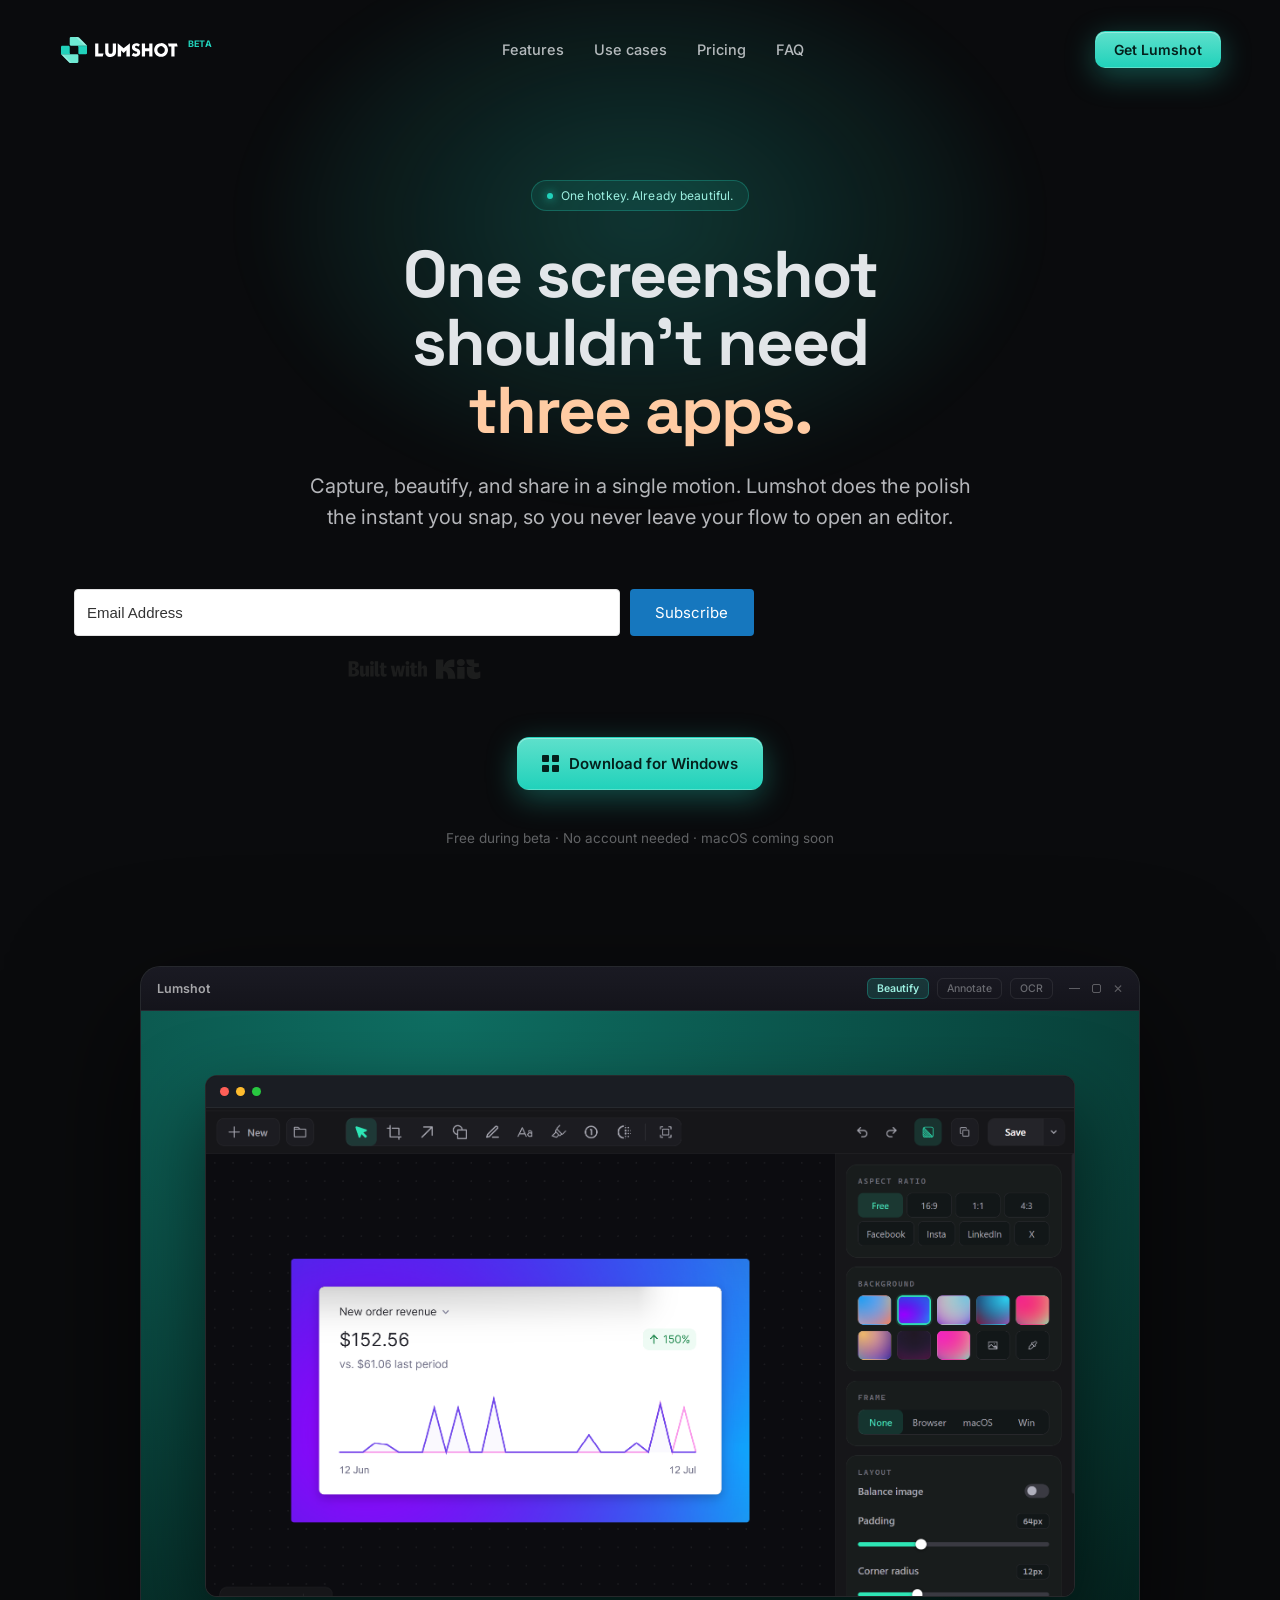
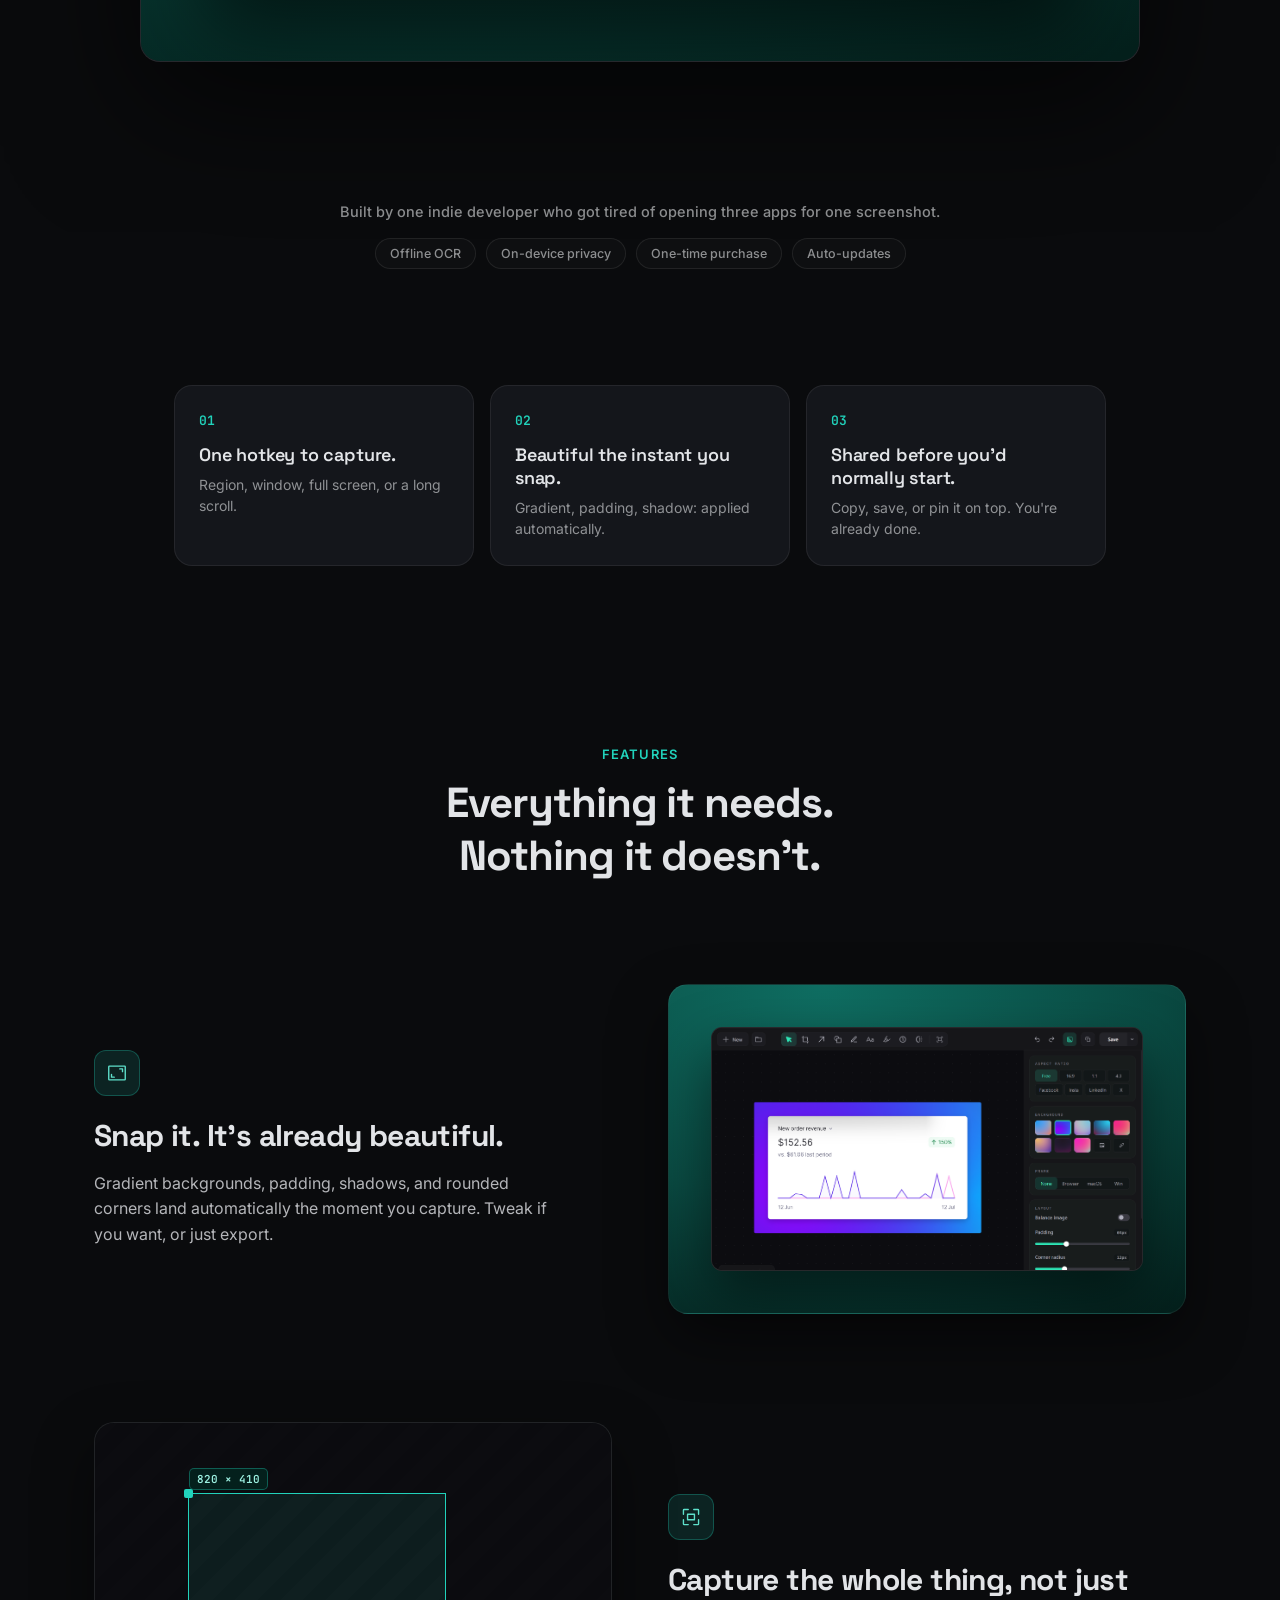
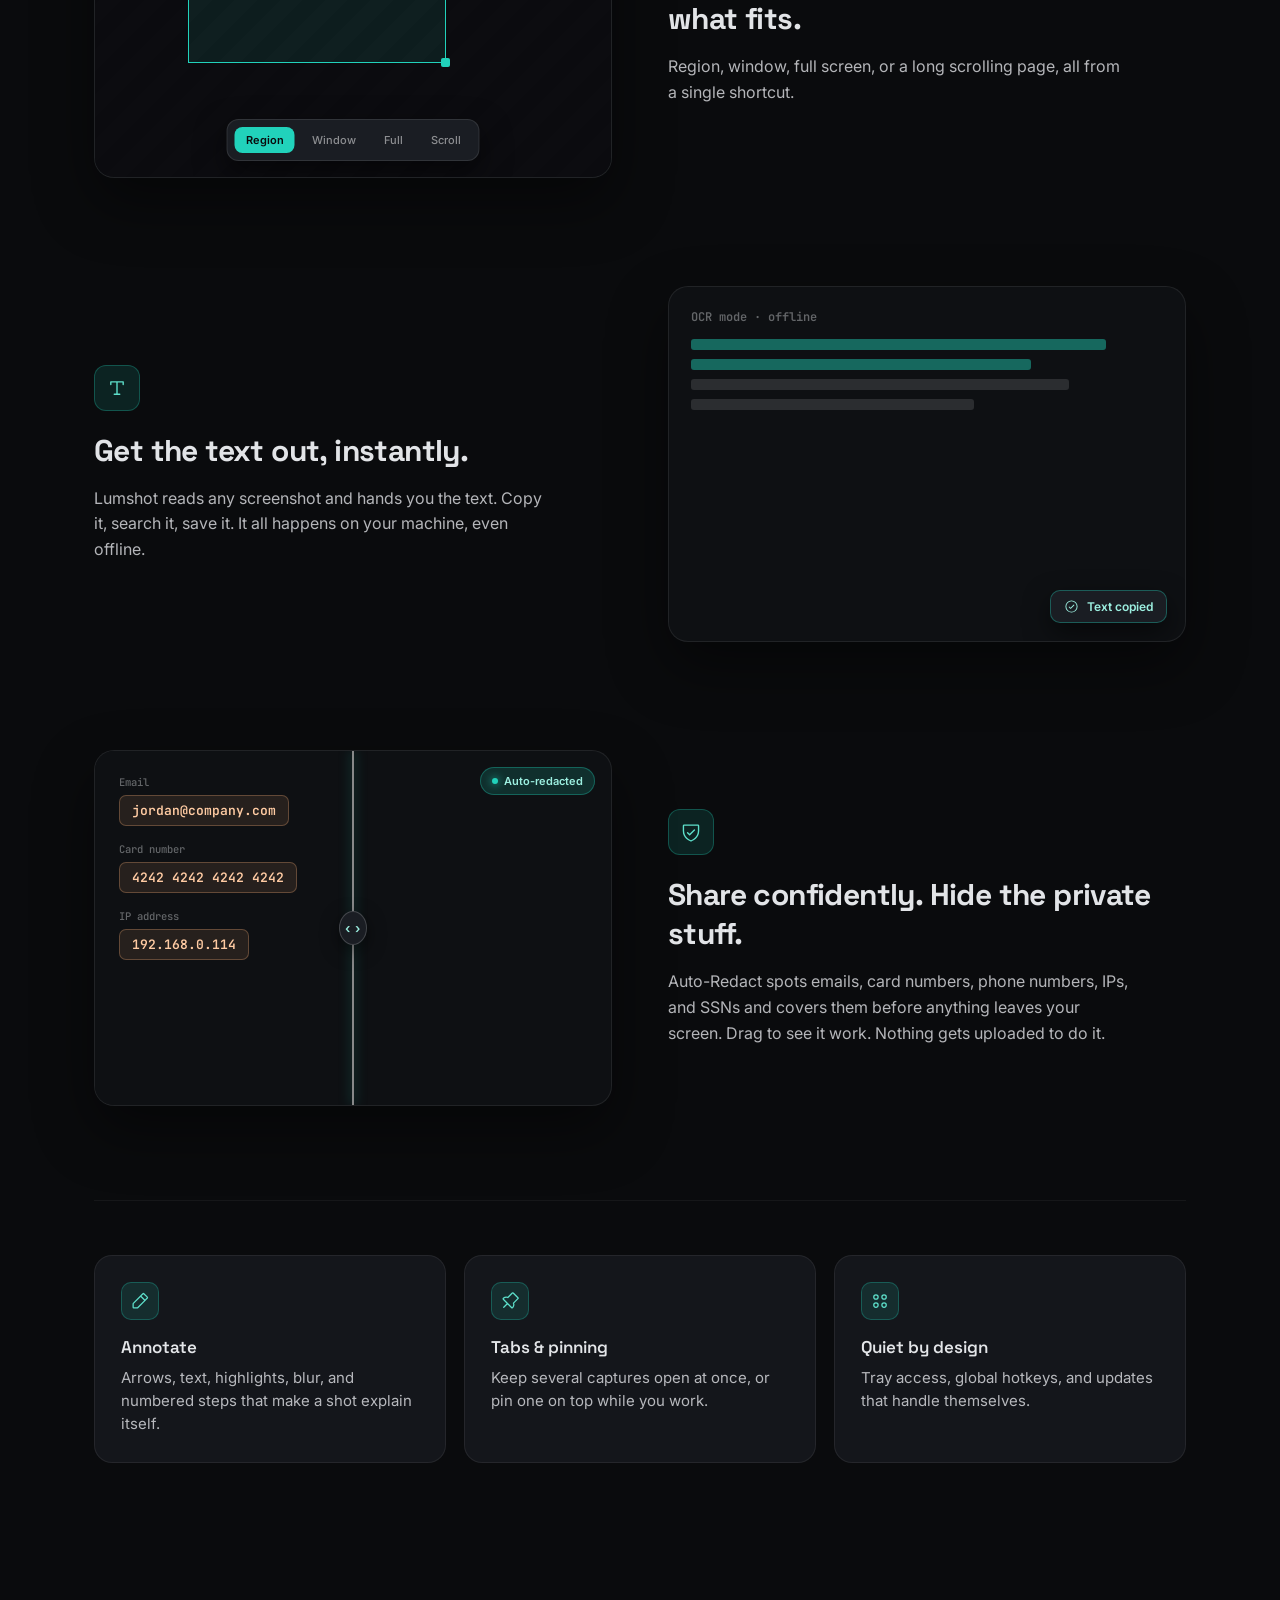
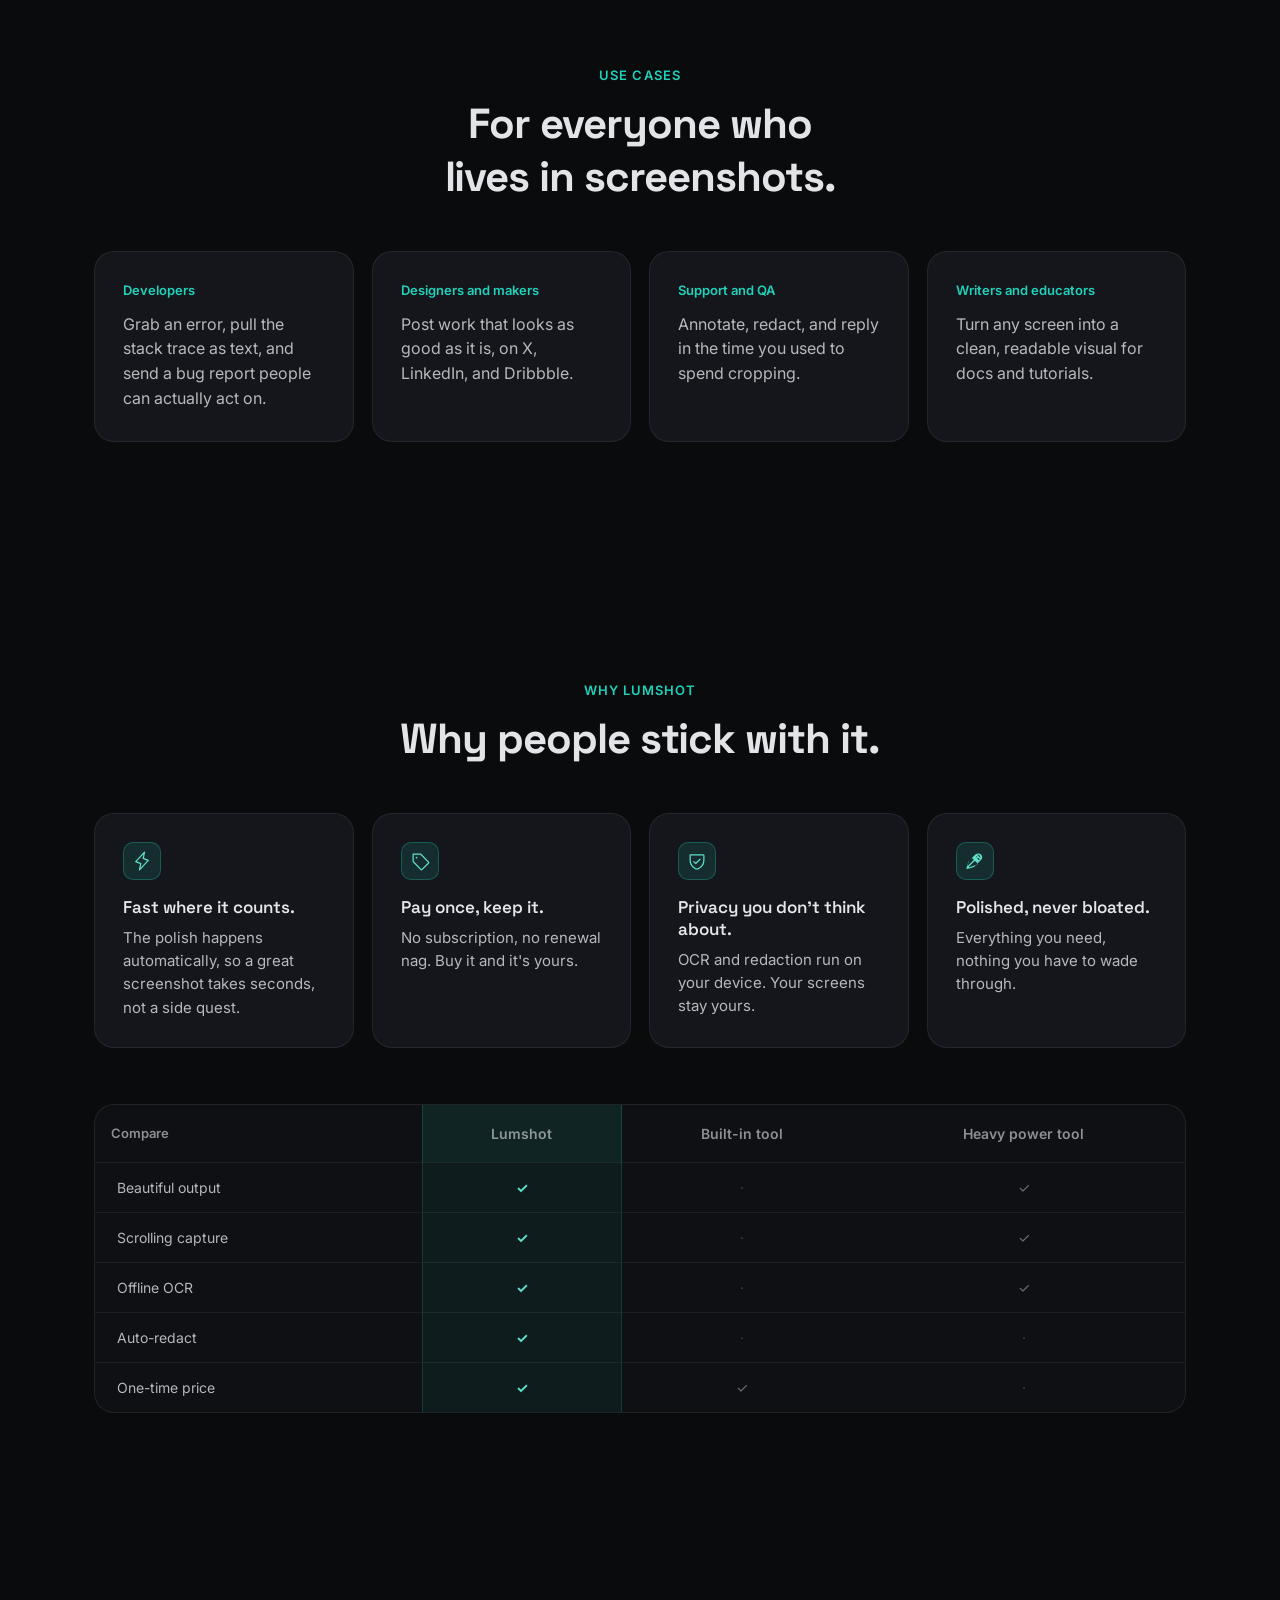
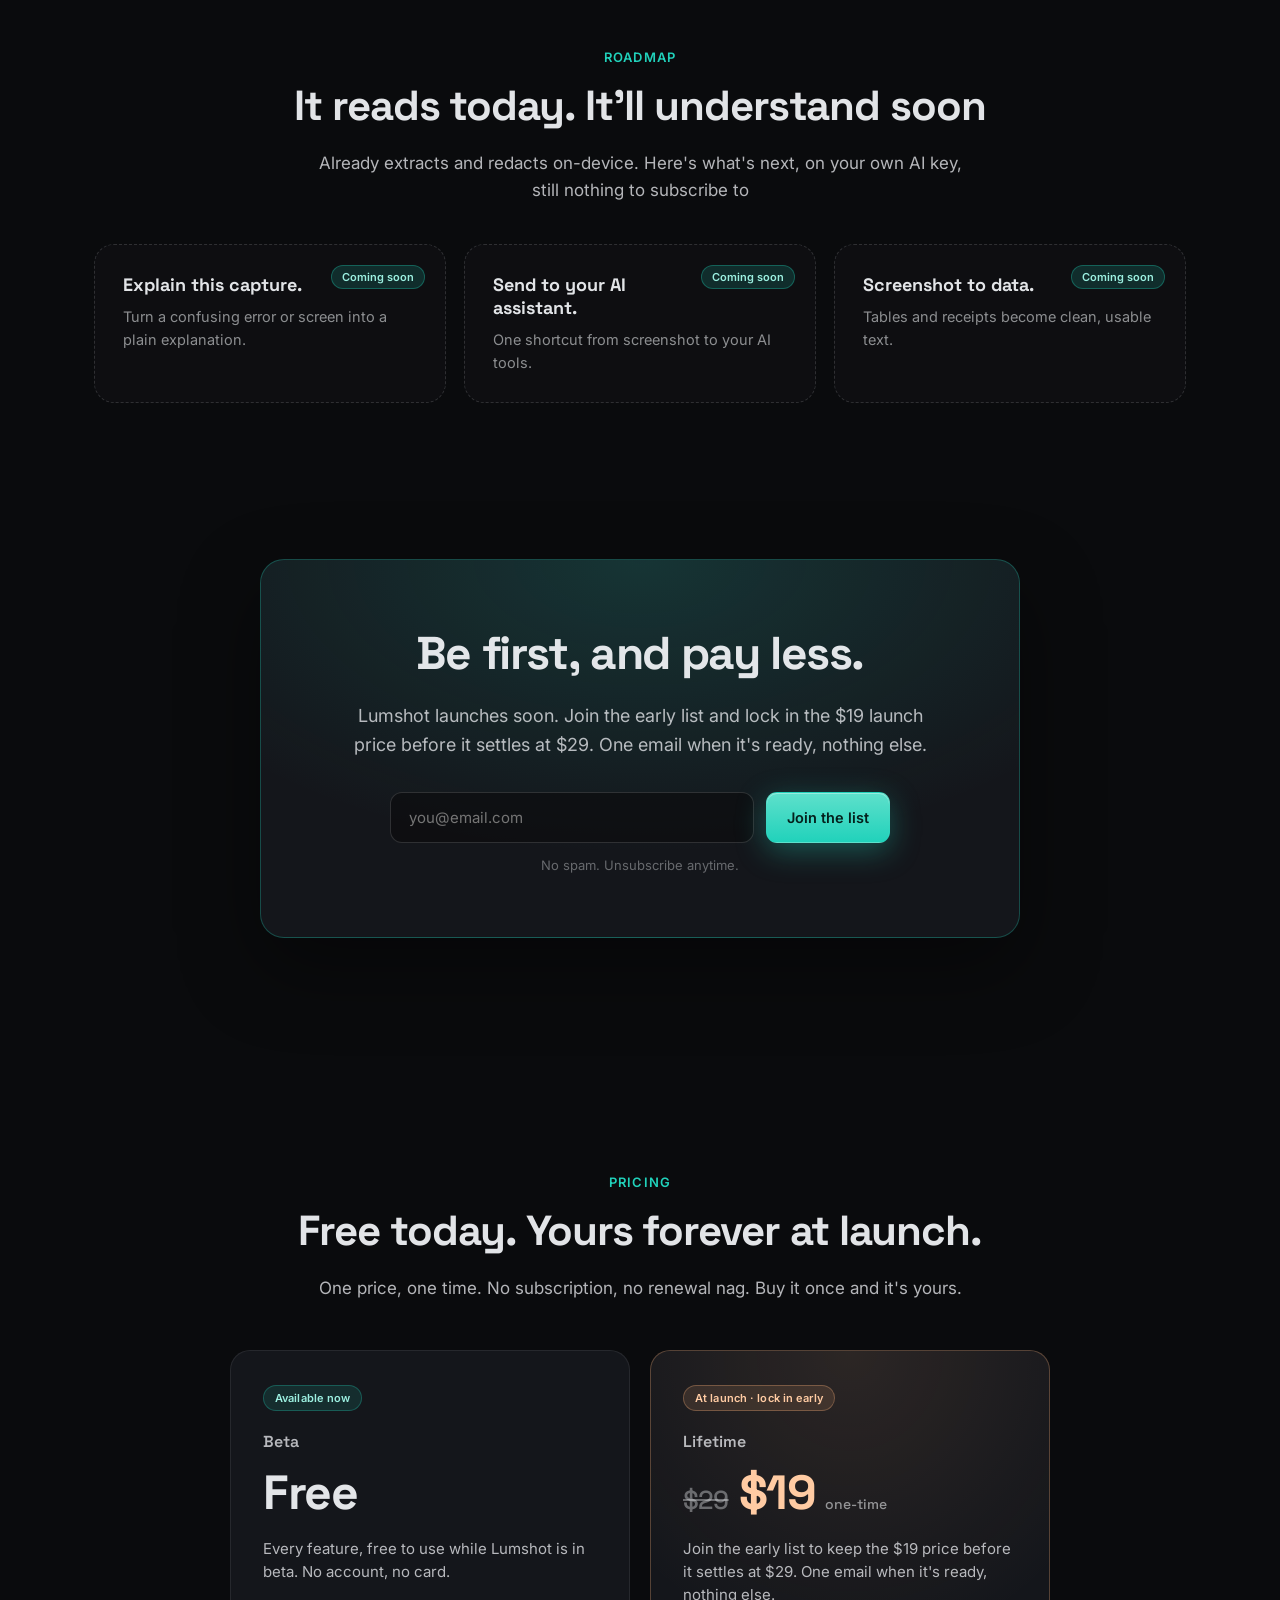
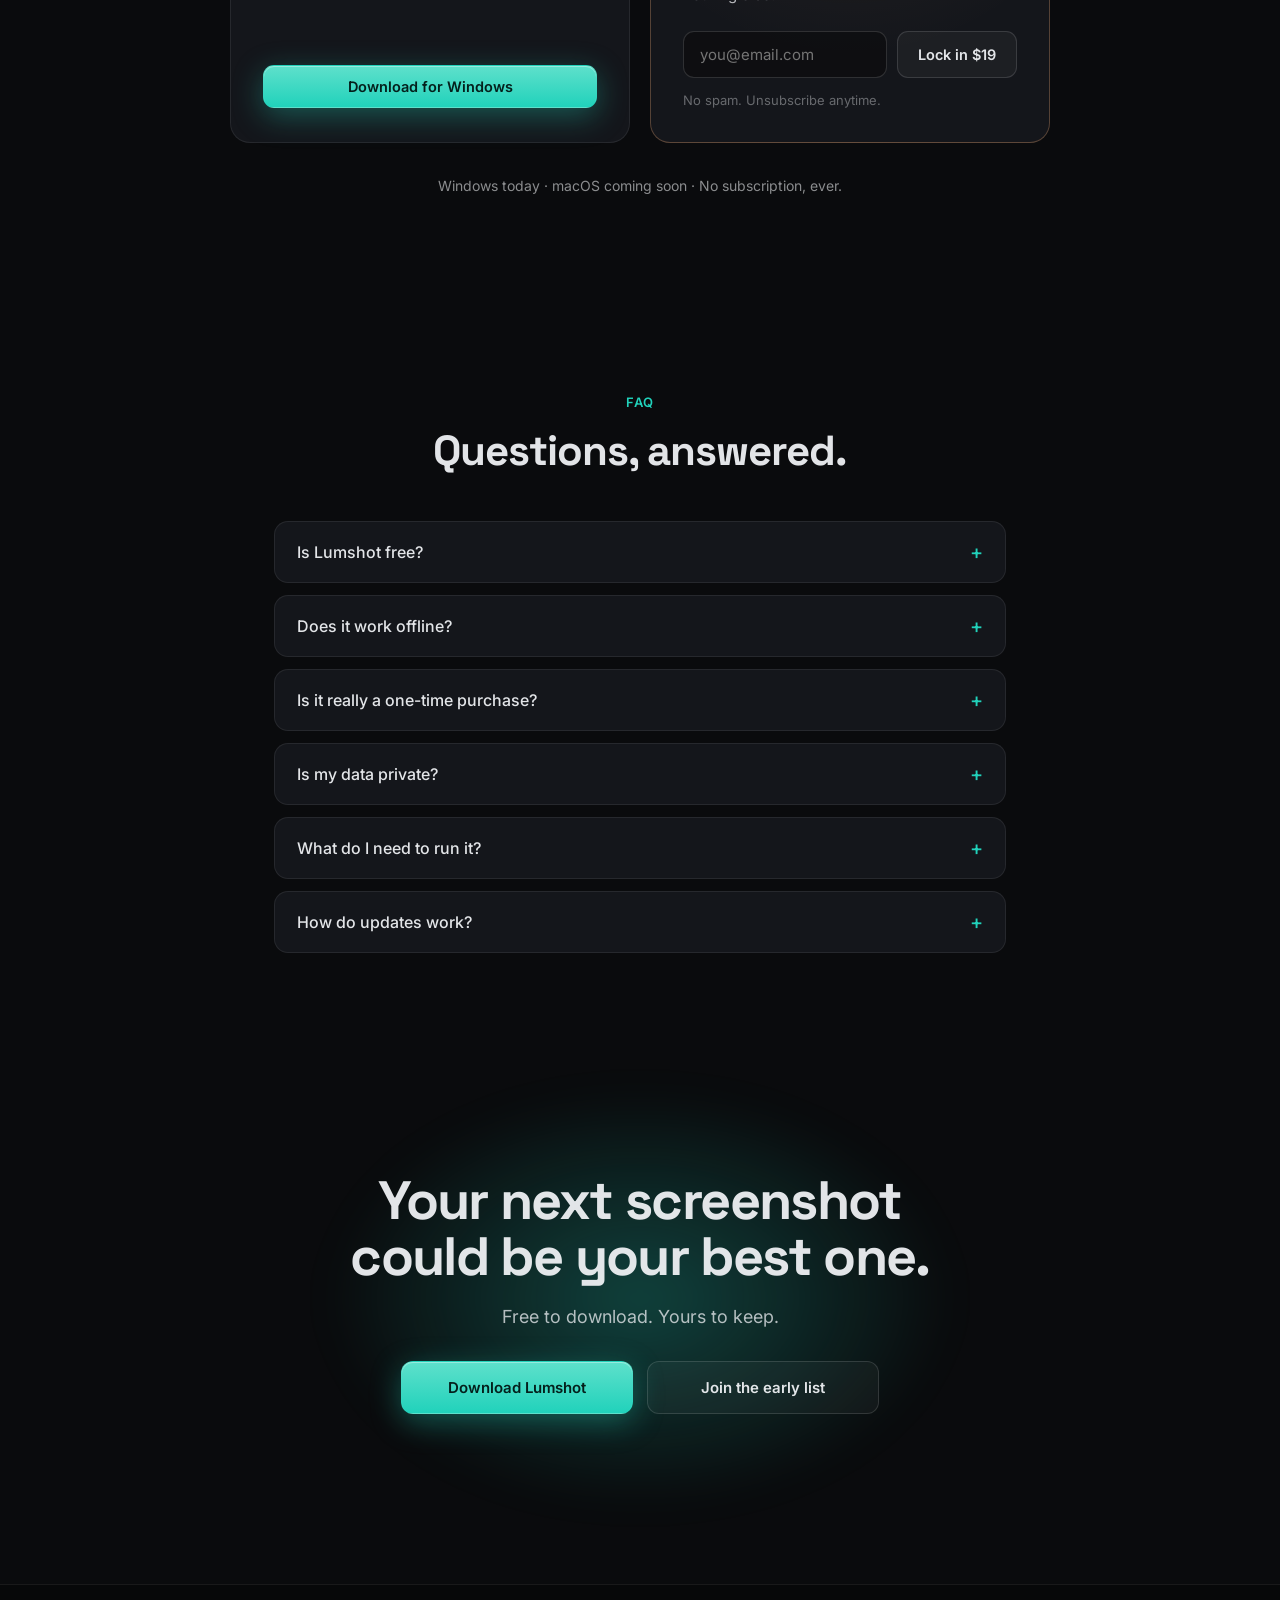
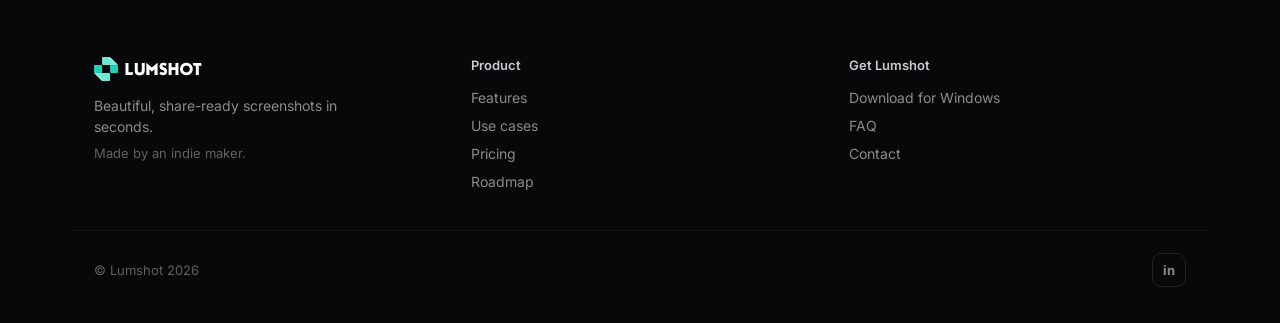
==== commit 9329aa73: "Update website" ====
--- a/index.html
+++ b/index.html
@@ -61,7 +61,602 @@
       </div>
       <h1 class="hero-title">One screenshot shouldn't need <span class="accent-light">three apps.</span></h1>
       <p class="hero-sub">Capture, beautify, and share in a single motion. Lumshot does the polish the instant you
-        snap, so you never leave your flow to open an editor.</p>
+        snap, so you never leave your flow to open an editor.
+
+        <script src="https://f.convertkit.com/ckjs/ck.5.js"></script>
+      <form action="https://app.kit.com/forms/9675538/subscriptions" class="seva-form formkit-form" method="post"
+        data-sv-form="9675538" data-uid="e43d400964" data-format="inline" data-version="5"
+        data-options="{&quot;settings&quot;:{&quot;after_subscribe&quot;:{&quot;action&quot;:&quot;message&quot;,&quot;success_message&quot;:&quot;Success! Now check your email to confirm your subscription.&quot;,&quot;redirect_url&quot;:&quot;&quot;},&quot;analytics&quot;:{&quot;google&quot;:null,&quot;fathom&quot;:null,&quot;facebook&quot;:null,&quot;segment&quot;:null,&quot;pinterest&quot;:null,&quot;sparkloop&quot;:null,&quot;googletagmanager&quot;:null},&quot;modal&quot;:{&quot;trigger&quot;:&quot;timer&quot;,&quot;scroll_percentage&quot;:null,&quot;timer&quot;:5,&quot;devices&quot;:&quot;all&quot;,&quot;show_once_every&quot;:15},&quot;powered_by&quot;:{&quot;show&quot;:true,&quot;url&quot;:&quot;https://kit.com/features/forms?utm_campaign=poweredby&amp;utm_content=form&amp;utm_medium=referral&amp;utm_source=dynamic&quot;},&quot;recaptcha&quot;:{&quot;enabled&quot;:false},&quot;return_visitor&quot;:{&quot;action&quot;:&quot;show&quot;,&quot;custom_content&quot;:&quot;&quot;},&quot;slide_in&quot;:{&quot;display_in&quot;:&quot;bottom_right&quot;,&quot;trigger&quot;:&quot;timer&quot;,&quot;scroll_percentage&quot;:null,&quot;timer&quot;:5,&quot;devices&quot;:&quot;all&quot;,&quot;show_once_every&quot;:15},&quot;sticky_bar&quot;:{&quot;display_in&quot;:&quot;top&quot;,&quot;trigger&quot;:&quot;timer&quot;,&quot;scroll_percentage&quot;:null,&quot;timer&quot;:5,&quot;devices&quot;:&quot;all&quot;,&quot;show_once_every&quot;:15}},&quot;version&quot;:&quot;5&quot;}"
+        min-width="400 500 600 700 800">
+        <div data-style="clean">
+          <ul class="formkit-alert formkit-alert-error" data-element="errors" data-group="alert"></ul>
+          <div data-element="fields" data-stacked="false" class="seva-fields formkit-fields">
+            <div class="formkit-field"><input class="formkit-input" name="email_address" aria-label="Email Address"
+                placeholder="Email Address" required="" type="email"
+                style="color: rgb(0, 0, 0); border-color: rgb(227, 227, 227); border-radius: 4px; font-weight: 400;">
+            </div><button data-element="submit" class="formkit-submit formkit-submit"
+              style="color: rgb(255, 255, 255); background-color: rgb(22, 119, 190); border-radius: 4px; font-weight: 400;">
+              <div class="formkit-spinner">
+                <div></div>
+                <div></div>
+                <div></div>
+              </div><span class="">Subscribe</span>
+            </button>
+          </div>
+          <div class="formkit-powered-by-convertkit-container"><a
+              href="https://kit.com/features/forms?utm_campaign=poweredby&amp;utm_content=form&amp;utm_medium=referral&amp;utm_source=dynamic"
+              data-element="powered-by" class="formkit-powered-by-convertkit" data-variant="dark" target="_blank"
+              rel="nofollow noopener">Built with Kit</a></div>
+        </div>
+        <style>
+          .formkit-form[data-uid="e43d400964"] * {
+            box-sizing: border-box;
+          }
+
+          .formkit-form[data-uid="e43d400964"] {
+            -webkit-font-smoothing: antialiased;
+            -moz-osx-font-smoothing: grayscale;
+          }
+
+          .formkit-form[data-uid="e43d400964"] legend {
+            border: none;
+            font-size: inherit;
+            margin-bottom: 10px;
+            padding: 0;
+            position: relative;
+            display: table;
+          }
+
+          .formkit-form[data-uid="e43d400964"] fieldset {
+            border: 0;
+            padding: 0.01em 0 0 0;
+            margin: 0;
+            min-width: 0;
+          }
+
+          .formkit-form[data-uid="e43d400964"] body:not(:-moz-handler-blocked) fieldset {
+            display: table-cell;
+          }
+
+          .formkit-form[data-uid="e43d400964"] h1,
+          .formkit-form[data-uid="e43d400964"] h2,
+          .formkit-form[data-uid="e43d400964"] h3,
+          .formkit-form[data-uid="e43d400964"] h4,
+          .formkit-form[data-uid="e43d400964"] h5,
+          .formkit-form[data-uid="e43d400964"] h6 {
+            color: inherit;
+            font-size: inherit;
+            font-weight: inherit;
+          }
+
+          .formkit-form[data-uid="e43d400964"] h2 {
+            font-size: 1.5em;
+            margin: 1em 0;
+          }
+
+          .formkit-form[data-uid="e43d400964"] h3 {
+            font-size: 1.17em;
+            margin: 1em 0;
+          }
+
+          .formkit-form[data-uid="e43d400964"] p {
+            color: inherit;
+            font-size: inherit;
+            font-weight: inherit;
+          }
+
+          .formkit-form[data-uid="e43d400964"] ol:not([template-default]),
+          .formkit-form[data-uid="e43d400964"] ul:not([template-default]),
+          .formkit-form[data-uid="e43d400964"] blockquote:not([template-default]) {
+            text-align: left;
+          }
+
+          .formkit-form[data-uid="e43d400964"] p:not([template-default]),
+          .formkit-form[data-uid="e43d400964"] hr:not([template-default]),
+          .formkit-form[data-uid="e43d400964"] blockquote:not([template-default]),
+          .formkit-form[data-uid="e43d400964"] ol:not([template-default]),
+          .formkit-form[data-uid="e43d400964"] ul:not([template-default]) {
+            color: inherit;
+            font-style: initial;
+          }
+
+          .formkit-form[data-uid="e43d400964"] .ordered-list,
+          .formkit-form[data-uid="e43d400964"] .unordered-list {
+            list-style-position: outside !important;
+            padding-left: 1em;
+          }
+
+          .formkit-form[data-uid="e43d400964"] .list-item {
+            padding-left: 0;
+          }
+
+          .formkit-form[data-uid="e43d400964"][data-format="modal"] {
+            display: none;
+          }
+
+          .formkit-form[data-uid="e43d400964"][data-format="slide in"] {
+            display: none;
+          }
+
+          .formkit-form[data-uid="e43d400964"][data-format="sticky bar"] {
+            display: none;
+          }
+
+          .formkit-sticky-bar .formkit-form[data-uid="e43d400964"][data-format="sticky bar"] {
+            display: block;
+          }
+
+          .formkit-form[data-uid="e43d400964"] .formkit-input,
+          .formkit-form[data-uid="e43d400964"] .formkit-select,
+          .formkit-form[data-uid="e43d400964"] .formkit-checkboxes {
+            width: 100%;
+          }
+
+          .formkit-form[data-uid="e43d400964"] .formkit-button,
+          .formkit-form[data-uid="e43d400964"] .formkit-submit {
+            border: 0;
+            border-radius: 5px;
+            color: #ffffff;
+            cursor: pointer;
+            display: inline-block;
+            text-align: center;
+            font-size: 15px;
+            font-weight: 500;
+            cursor: pointer;
+            margin-bottom: 15px;
+            overflow: hidden;
+            padding: 0;
+            position: relative;
+            vertical-align: middle;
+          }
+
+          .formkit-form[data-uid="e43d400964"] .formkit-button:hover,
+          .formkit-form[data-uid="e43d400964"] .formkit-submit:hover,
+          .formkit-form[data-uid="e43d400964"] .formkit-button:focus,
+          .formkit-form[data-uid="e43d400964"] .formkit-submit:focus {
+            outline: none;
+          }
+
+          .formkit-form[data-uid="e43d400964"] .formkit-button:hover>span,
+          .formkit-form[data-uid="e43d400964"] .formkit-submit:hover>span,
+          .formkit-form[data-uid="e43d400964"] .formkit-button:focus>span,
+          .formkit-form[data-uid="e43d400964"] .formkit-submit:focus>span {
+            background-color: rgba(0, 0, 0, 0.1);
+          }
+
+          .formkit-form[data-uid="e43d400964"] .formkit-button>span,
+          .formkit-form[data-uid="e43d400964"] .formkit-submit>span {
+            display: block;
+            -webkit-transition: all 300ms ease-in-out;
+            transition: all 300ms ease-in-out;
+            padding: 12px 24px;
+          }
+
+          .formkit-form[data-uid="e43d400964"] .formkit-input {
+            background: #ffffff;
+            font-size: 15px;
+            padding: 12px;
+            border: 1px solid #e3e3e3;
+            -webkit-flex: 1 0 auto;
+            -ms-flex: 1 0 auto;
+            flex: 1 0 auto;
+            line-height: 1.4;
+            margin: 0;
+            -webkit-transition: border-color ease-out 300ms;
+            transition: border-color ease-out 300ms;
+          }
+
+          .formkit-form[data-uid="e43d400964"] .formkit-input:focus {
+            outline: none;
+            border-color: #1677be;
+            -webkit-transition: border-color ease 300ms;
+            transition: border-color ease 300ms;
+          }
+
+          .formkit-form[data-uid="e43d400964"] .formkit-input::-webkit-input-placeholder {
+            color: inherit;
+            opacity: 0.8;
+          }
+
+          .formkit-form[data-uid="e43d400964"] .formkit-input::-moz-placeholder {
+            color: inherit;
+            opacity: 0.8;
+          }
+
+          .formkit-form[data-uid="e43d400964"] .formkit-input:-ms-input-placeholder {
+            color: inherit;
+            opacity: 0.8;
+          }
+
+          .formkit-form[data-uid="e43d400964"] .formkit-input::placeholder {
+            color: inherit;
+            opacity: 0.8;
+          }
+
+          .formkit-form[data-uid="e43d400964"] [data-group="dropdown"] {
+            position: relative;
+            display: inline-block;
+            width: 100%;
+          }
+
+          .formkit-form[data-uid="e43d400964"] [data-group="dropdown"]::before {
+            content: "";
+            top: calc(50% - 2.5px);
+            right: 10px;
+            position: absolute;
+            pointer-events: none;
+            border-color: #4f4f4f transparent transparent transparent;
+            border-style: solid;
+            border-width: 6px 6px 0 6px;
+            height: 0;
+            width: 0;
+            z-index: 999;
+          }
+
+          .formkit-form[data-uid="e43d400964"] [data-group="dropdown"] select {
+            height: auto;
+            width: 100%;
+            cursor: pointer;
+            color: #333333;
+            line-height: 1.4;
+            margin-bottom: 0;
+            padding: 0 6px;
+            -webkit-appearance: none;
+            -moz-appearance: none;
+            appearance: none;
+            font-size: 15px;
+            padding: 12px;
+            padding-right: 25px;
+            border: 1px solid #e3e3e3;
+            background: #ffffff;
+          }
+
+          .formkit-form[data-uid="e43d400964"] [data-group="dropdown"] select:focus {
+            outline: none;
+          }
+
+          .formkit-form[data-uid="e43d400964"] [data-group="checkboxes"] {
+            text-align: left;
+            margin: 0;
+          }
+
+          .formkit-form[data-uid="e43d400964"] [data-group="checkboxes"] [data-group="checkbox"] {
+            margin-bottom: 10px;
+          }
+
+          .formkit-form[data-uid="e43d400964"] [data-group="checkboxes"] [data-group="checkbox"] * {
+            cursor: pointer;
+          }
+
+          .formkit-form[data-uid="e43d400964"] [data-group="checkboxes"] [data-group="checkbox"]:last-of-type {
+            margin-bottom: 0;
+          }
+
+          .formkit-form[data-uid="e43d400964"] [data-group="checkboxes"] [data-group="checkbox"] input[type="checkbox"] {
+            display: none;
+          }
+
+          .formkit-form[data-uid="e43d400964"] [data-group="checkboxes"] [data-group="checkbox"] input[type="checkbox"]+label::after {
+            content: none;
+          }
+
+          .formkit-form[data-uid="e43d400964"] [data-group="checkboxes"] [data-group="checkbox"] input[type="checkbox"]:checked+label::after {
+            border-color: #ffffff;
+            content: "";
+          }
+
+          .formkit-form[data-uid="e43d400964"] [data-group="checkboxes"] [data-group="checkbox"] input[type="checkbox"]:checked+label::before {
+            background: #10bf7a;
+            border-color: #10bf7a;
+          }
+
+          .formkit-form[data-uid="e43d400964"] [data-group="checkboxes"] [data-group="checkbox"] label {
+            position: relative;
+            display: inline-block;
+            padding-left: 28px;
+          }
+
+          .formkit-form[data-uid="e43d400964"] [data-group="checkboxes"] [data-group="checkbox"] label::before,
+          .formkit-form[data-uid="e43d400964"] [data-group="checkboxes"] [data-group="checkbox"] label::after {
+            position: absolute;
+            content: "";
+            display: inline-block;
+          }
+
+          .formkit-form[data-uid="e43d400964"] [data-group="checkboxes"] [data-group="checkbox"] label::before {
+            height: 16px;
+            width: 16px;
+            border: 1px solid #e3e3e3;
+            background: #ffffff;
+            left: 0px;
+            top: 3px;
+          }
+
+          .formkit-form[data-uid="e43d400964"] [data-group="checkboxes"] [data-group="checkbox"] label::after {
+            height: 4px;
+            width: 8px;
+            border-left: 2px solid #4d4d4d;
+            border-bottom: 2px solid #4d4d4d;
+            -webkit-transform: rotate(-45deg);
+            -ms-transform: rotate(-45deg);
+            transform: rotate(-45deg);
+            left: 4px;
+            top: 8px;
+          }
+
+          .formkit-form[data-uid="e43d400964"] .formkit-alert {
+            background: #f9fafb;
+            border: 1px solid #e3e3e3;
+            border-radius: 5px;
+            -webkit-flex: 1 0 auto;
+            -ms-flex: 1 0 auto;
+            flex: 1 0 auto;
+            list-style: none;
+            margin: 25px auto;
+            padding: 12px;
+            text-align: center;
+            width: 100%;
+          }
+
+          .formkit-form[data-uid="e43d400964"] .formkit-alert:empty {
+            display: none;
+          }
+
+          .formkit-form[data-uid="e43d400964"] .formkit-alert-success {
+            background: #d3fbeb;
+            border-color: #10bf7a;
+            color: #0c905c;
+          }
+
+          .formkit-form[data-uid="e43d400964"] .formkit-alert-error {
+            background: #fde8e2;
+            border-color: #f2643b;
+            color: #ea4110;
+          }
+
+          .formkit-form[data-uid="e43d400964"] .formkit-spinner {
+            display: -webkit-box;
+            display: -webkit-flex;
+            display: -ms-flexbox;
+            display: flex;
+            height: 0px;
+            width: 0px;
+            margin: 0 auto;
+            position: absolute;
+            top: 0;
+            left: 0;
+            right: 0;
+            width: 0px;
+            overflow: hidden;
+            text-align: center;
+            -webkit-transition: all 300ms ease-in-out;
+            transition: all 300ms ease-in-out;
+          }
+
+          .formkit-form[data-uid="e43d400964"] .formkit-spinner>div {
+            margin: auto;
+            width: 12px;
+            height: 12px;
+            background-color: #fff;
+            opacity: 0.3;
+            border-radius: 100%;
+            display: inline-block;
+            -webkit-animation: formkit-bouncedelay-formkit-form-data-uid-e43d400964- 1.4s infinite ease-in-out both;
+            animation: formkit-bouncedelay-formkit-form-data-uid-e43d400964- 1.4s infinite ease-in-out both;
+          }
+
+          .formkit-form[data-uid="e43d400964"] .formkit-spinner>div:nth-child(1) {
+            -webkit-animation-delay: -0.32s;
+            animation-delay: -0.32s;
+          }
+
+          .formkit-form[data-uid="e43d400964"] .formkit-spinner>div:nth-child(2) {
+            -webkit-animation-delay: -0.16s;
+            animation-delay: -0.16s;
+          }
+
+          .formkit-form[data-uid="e43d400964"] .formkit-submit[data-active] .formkit-spinner {
+            opacity: 1;
+            height: 100%;
+            width: 50px;
+          }
+
+          .formkit-form[data-uid="e43d400964"] .formkit-submit[data-active] .formkit-spinner~span {
+            opacity: 0;
+          }
+
+          .formkit-form[data-uid="e43d400964"] .formkit-powered-by[data-active="false"] {
+            opacity: 0.35;
+          }
+
+          .formkit-form[data-uid="e43d400964"] .formkit-powered-by-convertkit-container {
+            display: -webkit-box;
+            display: -webkit-flex;
+            display: -ms-flexbox;
+            display: flex;
+            width: 100%;
+            margin: 10px 0;
+            position: relative;
+          }
+
+          .formkit-form[data-uid="e43d400964"] .formkit-powered-by-convertkit-container[data-active="false"] {
+            opacity: 0.35;
+          }
+
+          .formkit-form[data-uid="e43d400964"] .formkit-powered-by-convertkit {
+            -webkit-align-items: center;
+            -webkit-box-align: center;
+            -ms-flex-align: center;
+            align-items: center;
+            background-color: #ffffff;
+            border-radius: 9px;
+            color: #3d3d3d;
+            cursor: pointer;
+            display: block;
+            height: 36px;
+            margin: 0 auto;
+            opacity: 0.95;
+            padding: 0;
+            -webkit-text-decoration: none;
+            text-decoration: none;
+            text-indent: 100%;
+            -webkit-transition: ease-in-out all 200ms;
+            transition: ease-in-out all 200ms;
+            white-space: nowrap;
+            overflow: hidden;
+            -webkit-user-select: none;
+            -moz-user-select: none;
+            -ms-user-select: none;
+            user-select: none;
+            width: 157px;
+            background-repeat: no-repeat;
+            background-position: center;
+            background-image: url("data:image/svg+xml;charset=utf8,%3Csvg width='133' height='36' viewBox='0 0 133 36' fill='none' xmlns='http://www.w3.org/2000/svg'%3E%3Cpath d='M0.861 25.5C0.735 25.5 0.651 25.416 0.651 25.29V10.548C0.651 10.422 0.735 10.338 0.861 10.338H6.279C9.072 10.338 10.668 11.451 10.668 13.824C10.668 15.819 9.219 16.932 8.001 17.226C7.707 17.268 7.707 17.625 8.022 17.688C9.912 18.108 11.088 19.116 11.088 21.321C11.088 23.715 9.429 25.5 6.426 25.5H0.861ZM5.397 23.085C6.825 23.085 7.518 22.224 7.518 21.006C7.518 19.683 6.825 18.948 5.397 18.948H4.2V23.085H5.397ZM5.313 16.617C6.51 16.617 7.245 15.945 7.245 14.601C7.245 13.383 6.51 12.753 5.25 12.753H4.2V16.617H5.313ZM17.9758 23.883C17.9758 23.568 17.6608 23.505 17.5348 23.799C17.0308 24.954 16.1698 25.731 14.5528 25.731C12.8728 25.731 12.0958 24.471 12.0958 22.707V14.937C12.0958 14.811 12.1798 14.727 12.3058 14.727H15.2248C15.3508 14.727 15.4348 14.811 15.4348 14.937V21.657C15.4348 22.581 15.7708 23.022 16.4638 23.022C17.1778 23.022 17.6188 22.581 17.6188 21.657V14.937C17.6188 14.811 17.7028 14.727 17.8288 14.727H20.7478C20.8738 14.727 20.9578 14.811 20.9578 14.937V25.29C20.9578 25.416 20.8738 25.5 20.7478 25.5H18.1858C18.0598 25.5 17.9758 25.416 17.9758 25.29V23.883ZM25.6141 25.29C25.6141 25.416 25.5301 25.5 25.4041 25.5H22.4851C22.3591 25.5 22.2751 25.416 22.2751 25.29V14.937C22.2751 14.811 22.3591 14.727 22.4851 14.727H25.4041C25.5301 14.727 25.6141 14.811 25.6141 14.937V25.29ZM23.9131 13.74C22.8001 13.74 22.0441 12.942 22.0441 11.934C22.0441 10.926 22.8001 10.107 23.9131 10.107C25.0051 10.107 25.7611 10.926 25.7611 11.934C25.7611 12.942 25.0051 13.74 23.9131 13.74ZM26.7883 10.548C26.7883 10.422 26.8723 10.338 26.9983 10.338H29.9173C30.0433 10.338 30.1273 10.422 30.1273 10.548V22.056C30.1273 22.749 30.2533 23.085 30.8203 23.085C31.0093 23.085 31.1983 23.043 31.3663 23.001C31.5133 22.959 31.6183 22.959 31.6183 23.127V25.059C31.6183 25.164 31.5763 25.269 31.4923 25.311C30.9673 25.521 30.2953 25.71 29.5813 25.71C27.7123 25.71 26.7883 24.639 26.7883 22.476V10.548ZM32.4237 14.727C32.8227 14.727 32.9277 14.538 32.9697 14.055L33.1167 12.039C33.1167 11.913 33.2217 11.829 33.3477 11.829H35.8887C36.0147 11.829 36.0987 11.913 36.0987 12.039V14.517C36.0987 14.643 36.1827 14.727 36.3087 14.727H38.2827C38.4087 14.727 38.4927 14.811 38.4927 14.937V16.659C38.4927 16.785 38.4087 16.869 38.2827 16.869H36.0777V22.056C36.0777 22.875 36.5397 23.085 37.0647 23.085C37.4847 23.085 37.9467 22.938 38.3247 22.707C38.4717 22.623 38.5767 22.665 38.5767 22.833V24.828C38.5767 24.933 38.5347 25.017 38.4507 25.08C37.8417 25.458 36.9807 25.71 36.0357 25.71C34.2927 25.71 32.7387 24.912 32.7387 22.476V16.869H31.8567C31.7307 16.869 31.6467 16.785 31.6467 16.659V14.937C31.6467 14.811 31.7307 14.727 31.8567 14.727H32.4237ZM51.3808 14.727C51.5068 14.727 51.5908 14.79 51.6118 14.916L52.3888 19.851L52.5778 21.174C52.6198 21.468 52.9558 21.468 52.9768 21.174C53.0398 20.712 53.0818 20.271 53.1658 19.83L53.8798 14.916C53.9008 14.79 53.9848 14.727 54.1108 14.727H56.6728C56.8198 14.727 56.8828 14.811 56.8618 14.958L54.6778 25.311C54.6568 25.437 54.5728 25.5 54.4468 25.5H51.3178C51.1918 25.5 51.1078 25.437 51.0868 25.311L50.1208 20.082L49.8898 18.633C49.8688 18.444 49.6588 18.444 49.6378 18.633L49.4068 20.103L48.5458 25.311C48.5248 25.437 48.4408 25.5 48.3148 25.5H45.2068C45.0808 25.5 44.9968 25.437 44.9758 25.311L42.8128 14.958C42.7918 14.811 42.8548 14.727 43.0018 14.727H45.9628C46.0888 14.727 46.1728 14.79 46.1938 14.916L46.9288 19.83C47.0128 20.271 47.0758 20.754 47.1388 21.195C47.2018 21.51 47.4748 21.531 47.5378 21.195L47.7478 19.872L48.6088 14.916C48.6298 14.79 48.7138 14.727 48.8398 14.727H51.3808ZM61.1582 25.29C61.1582 25.416 61.0742 25.5 60.9482 25.5H58.0292C57.9032 25.5 57.8192 25.416 57.8192 25.29V14.937C57.8192 14.811 57.9032 14.727 58.0292 14.727H60.9482C61.0742 14.727 61.1582 14.811 61.1582 14.937V25.29ZM59.4572 13.74C58.3442 13.74 57.5882 12.942 57.5882 11.934C57.5882 10.926 58.3442 10.107 59.4572 10.107C60.5492 10.107 61.3052 10.926 61.3052 11.934C61.3052 12.942 60.5492 13.74 59.4572 13.74ZM62.8154 14.727C63.2144 14.727 63.3194 14.538 63.3614 14.055L63.5084 12.039C63.5084 11.913 63.6134 11.829 63.7394 11.829H66.2804C66.4064 11.829 66.4904 11.913 66.4904 12.039V14.517C66.4904 14.643 66.5744 14.727 66.7004 14.727H68.6744C68.8004 14.727 68.8844 14.811 68.8844 14.937V16.659C68.8844 16.785 68.8004 16.869 68.6744 16.869H66.4694V22.056C66.4694 22.875 66.9314 23.085 67.4564 23.085C67.8764 23.085 68.3384 22.938 68.7164 22.707C68.8634 22.623 68.9684 22.665 68.9684 22.833V24.828C68.9684 24.933 68.9264 25.017 68.8424 25.08C68.2334 25.458 67.3724 25.71 66.4274 25.71C64.6844 25.71 63.1304 24.912 63.1304 22.476V16.869H62.2484C62.1224 16.869 62.0384 16.785 62.0384 16.659V14.937C62.0384 14.811 62.1224 14.727 62.2484 14.727H62.8154ZM73.4298 16.323C73.4298 16.638 73.7868 16.68 73.9128 16.407C74.3748 15.315 75.1308 14.496 76.6008 14.496C78.2178 14.496 78.9528 15.609 78.9528 17.373V25.29C78.9528 25.416 78.8688 25.5 78.7428 25.5H75.8238C75.6978 25.5 75.6138 25.416 75.6138 25.29V18.633C75.6138 17.709 75.2778 17.268 74.5848 17.268C73.8708 17.268 73.4298 17.709 73.4298 18.633V25.29C73.4298 25.416 73.3458 25.5 73.2198 25.5H70.3008C70.1748 25.5 70.0908 25.416 70.0908 25.29V10.548C70.0908 10.422 70.1748 10.338 70.3008 10.338H73.2198C73.3458 10.338 73.4298 10.422 73.4298 10.548V16.323Z' fill='%231E1E1E'/%3E%3Cpath d='M100.132 16.3203C105.58 17.3761 107.272 22.4211 107.318 27.4961C107.318 27.6101 107.226 27.7041 107.112 27.7041H100.252C100.138 27.7041 100.046 27.6121 100.046 27.5001C100.026 23.5629 99.3877 20.0896 95.4865 19.9396C95.3705 19.9356 95.2725 20.0276 95.2725 20.1456V27.5001C95.2725 27.6141 95.1806 27.7061 95.0666 27.7061H88.206C88.092 27.7061 88 27.6141 88 27.5001V8.75585C88 8.64187 88.092 8.54989 88.206 8.54989H95.0686C95.1826 8.54989 95.2745 8.64187 95.2745 8.75585V15.7764C95.2745 15.8804 95.3585 15.9644 95.4625 15.9644C95.5445 15.9644 95.6185 15.9104 95.6425 15.8324C97.4081 10.0416 100.709 8.58588 106.07 8.55189C106.184 8.55189 106.276 8.64387 106.276 8.75785V15.7604C106.276 15.8744 106.184 15.9664 106.07 15.9664H100.166C100.066 15.9664 99.9856 16.0464 99.9856 16.1464C99.9856 16.2304 100.048 16.3043 100.132 16.3203ZM118.918 20.7095V16.1704C118.918 16.0564 119.01 15.9644 119.124 15.9644H124.173C124.273 15.9644 124.353 15.8844 124.353 15.7844C124.353 15.6985 124.291 15.6245 124.207 15.6085C120.256 14.8246 118.432 12.5511 118.37 8.75585C118.368 8.64387 118.458 8.54989 118.572 8.54989H125.986C126.1 8.54989 126.192 8.64187 126.192 8.75585V11.9532C126.192 12.0672 126.284 12.1592 126.398 12.1592H130.649C130.763 12.1592 130.855 12.2511 130.855 12.3651V15.7624C130.855 15.8764 130.763 15.9684 130.649 15.9684H126.398C126.284 15.9684 126.192 16.0604 126.192 16.1744V19.8356C126.192 21.1294 126.986 21.5553 128.04 21.5553C129.692 21.5553 131.323 20.8114 131.977 20.4735C132.113 20.4035 132.277 20.5015 132.277 20.6555V26.3543C132.277 26.5063 132.193 26.6463 132.059 26.7183C131.413 27.0582 129.418 28 127.136 28C122.435 27.996 118.918 26.0824 118.918 20.7095ZM109.266 27.4981V16.1704C109.266 16.0564 109.358 15.9644 109.472 15.9644H116.334C116.448 15.9644 116.54 16.0564 116.54 16.1704V27.4981C116.54 27.6121 116.448 27.7041 116.334 27.7041H109.472C109.358 27.7021 109.266 27.6101 109.266 27.4981ZM108.876 11.4913C108.876 13.4189 110.238 14.9826 112.853 14.9826C115.469 14.9826 116.83 13.4189 116.83 11.4913C116.83 9.56369 115.471 8 112.853 8C110.238 8 108.876 9.56369 108.876 11.4913Z' fill='%231E1E1E'/%3E%3C/svg%3E");
+          }
+
+          .formkit-form[data-uid="e43d400964"] .formkit-powered-by-convertkit:hover,
+          .formkit-form[data-uid="e43d400964"] .formkit-powered-by-convertkit:focus {
+            background-color: #ffffff;
+            -webkit-transform: scale(1.025) perspective(1px);
+            -ms-transform: scale(1.025) perspective(1px);
+            transform: scale(1.025) perspective(1px);
+            opacity: 1;
+          }
+
+          .formkit-form[data-uid="e43d400964"] .formkit-powered-by-convertkit[data-variant="dark"],
+          .formkit-form[data-uid="e43d400964"] .formkit-powered-by-convertkit[data-variant="light"] {
+            background-color: transparent;
+            border-color: transparent;
+            width: 133px;
+          }
+
+          .formkit-form[data-uid="e43d400964"] .formkit-powered-by-convertkit[data-variant="light"] {
+            color: #ffffff;
+            background-image: url("data:image/svg+xml;charset=utf8,%3Csvg width='133' height='36' viewBox='0 0 133 36' fill='none' xmlns='http://www.w3.org/2000/svg'%3E%3Cpath d='M0.861 25.5C0.735 25.5 0.651 25.416 0.651 25.29V10.548C0.651 10.422 0.735 10.338 0.861 10.338H6.279C9.072 10.338 10.668 11.451 10.668 13.824C10.668 15.819 9.219 16.932 8.001 17.226C7.707 17.268 7.707 17.625 8.022 17.688C9.912 18.108 11.088 19.116 11.088 21.321C11.088 23.715 9.429 25.5 6.426 25.5H0.861ZM5.397 23.085C6.825 23.085 7.518 22.224 7.518 21.006C7.518 19.683 6.825 18.948 5.397 18.948H4.2V23.085H5.397ZM5.313 16.617C6.51 16.617 7.245 15.945 7.245 14.601C7.245 13.383 6.51 12.753 5.25 12.753H4.2V16.617H5.313ZM17.9758 23.883C17.9758 23.568 17.6608 23.505 17.5348 23.799C17.0308 24.954 16.1698 25.731 14.5528 25.731C12.8728 25.731 12.0958 24.471 12.0958 22.707V14.937C12.0958 14.811 12.1798 14.727 12.3058 14.727H15.2248C15.3508 14.727 15.4348 14.811 15.4348 14.937V21.657C15.4348 22.581 15.7708 23.022 16.4638 23.022C17.1778 23.022 17.6188 22.581 17.6188 21.657V14.937C17.6188 14.811 17.7028 14.727 17.8288 14.727H20.7478C20.8738 14.727 20.9578 14.811 20.9578 14.937V25.29C20.9578 25.416 20.8738 25.5 20.7478 25.5H18.1858C18.0598 25.5 17.9758 25.416 17.9758 25.29V23.883ZM25.6141 25.29C25.6141 25.416 25.5301 25.5 25.4041 25.5H22.4851C22.3591 25.5 22.2751 25.416 22.2751 25.29V14.937C22.2751 14.811 22.3591 14.727 22.4851 14.727H25.4041C25.5301 14.727 25.6141 14.811 25.6141 14.937V25.29ZM23.9131 13.74C22.8001 13.74 22.0441 12.942 22.0441 11.934C22.0441 10.926 22.8001 10.107 23.9131 10.107C25.0051 10.107 25.7611 10.926 25.7611 11.934C25.7611 12.942 25.0051 13.74 23.9131 13.74ZM26.7883 10.548C26.7883 10.422 26.8723 10.338 26.9983 10.338H29.9173C30.0433 10.338 30.1273 10.422 30.1273 10.548V22.056C30.1273 22.749 30.2533 23.085 30.8203 23.085C31.0093 23.085 31.1983 23.043 31.3663 23.001C31.5133 22.959 31.6183 22.959 31.6183 23.127V25.059C31.6183 25.164 31.5763 25.269 31.4923 25.311C30.9673 25.521 30.2953 25.71 29.5813 25.71C27.7123 25.71 26.7883 24.639 26.7883 22.476V10.548ZM32.4237 14.727C32.8227 14.727 32.9277 14.538 32.9697 14.055L33.1167 12.039C33.1167 11.913 33.2217 11.829 33.3477 11.829H35.8887C36.0147 11.829 36.0987 11.913 36.0987 12.039V14.517C36.0987 14.643 36.1827 14.727 36.3087 14.727H38.2827C38.4087 14.727 38.4927 14.811 38.4927 14.937V16.659C38.4927 16.785 38.4087 16.869 38.2827 16.869H36.0777V22.056C36.0777 22.875 36.5397 23.085 37.0647 23.085C37.4847 23.085 37.9467 22.938 38.3247 22.707C38.4717 22.623 38.5767 22.665 38.5767 22.833V24.828C38.5767 24.933 38.5347 25.017 38.4507 25.08C37.8417 25.458 36.9807 25.71 36.0357 25.71C34.2927 25.71 32.7387 24.912 32.7387 22.476V16.869H31.8567C31.7307 16.869 31.6467 16.785 31.6467 16.659V14.937C31.6467 14.811 31.7307 14.727 31.8567 14.727H32.4237ZM51.3808 14.727C51.5068 14.727 51.5908 14.79 51.6118 14.916L52.3888 19.851L52.5778 21.174C52.6198 21.468 52.9558 21.468 52.9768 21.174C53.0398 20.712 53.0818 20.271 53.1658 19.83L53.8798 14.916C53.9008 14.79 53.9848 14.727 54.1108 14.727H56.6728C56.8198 14.727 56.8828 14.811 56.8618 14.958L54.6778 25.311C54.6568 25.437 54.5728 25.5 54.4468 25.5H51.3178C51.1918 25.5 51.1078 25.437 51.0868 25.311L50.1208 20.082L49.8898 18.633C49.8688 18.444 49.6588 18.444 49.6378 18.633L49.4068 20.103L48.5458 25.311C48.5248 25.437 48.4408 25.5 48.3148 25.5H45.2068C45.0808 25.5 44.9968 25.437 44.9758 25.311L42.8128 14.958C42.7918 14.811 42.8548 14.727 43.0018 14.727H45.9628C46.0888 14.727 46.1728 14.79 46.1938 14.916L46.9288 19.83C47.0128 20.271 47.0758 20.754 47.1388 21.195C47.2018 21.51 47.4748 21.531 47.5378 21.195L47.7478 19.872L48.6088 14.916C48.6298 14.79 48.7138 14.727 48.8398 14.727H51.3808ZM61.1582 25.29C61.1582 25.416 61.0742 25.5 60.9482 25.5H58.0292C57.9032 25.5 57.8192 25.416 57.8192 25.29V14.937C57.8192 14.811 57.9032 14.727 58.0292 14.727H60.9482C61.0742 14.727 61.1582 14.811 61.1582 14.937V25.29ZM59.4572 13.74C58.3442 13.74 57.5882 12.942 57.5882 11.934C57.5882 10.926 58.3442 10.107 59.4572 10.107C60.5492 10.107 61.3052 10.926 61.3052 11.934C61.3052 12.942 60.5492 13.74 59.4572 13.74ZM62.8154 14.727C63.2144 14.727 63.3194 14.538 63.3614 14.055L63.5084 12.039C63.5084 11.913 63.6134 11.829 63.7394 11.829H66.2804C66.4064 11.829 66.4904 11.913 66.4904 12.039V14.517C66.4904 14.643 66.5744 14.727 66.7004 14.727H68.6744C68.8004 14.727 68.8844 14.811 68.8844 14.937V16.659C68.8844 16.785 68.8004 16.869 68.6744 16.869H66.4694V22.056C66.4694 22.875 66.9314 23.085 67.4564 23.085C67.8764 23.085 68.3384 22.938 68.7164 22.707C68.8634 22.623 68.9684 22.665 68.9684 22.833V24.828C68.9684 24.933 68.9264 25.017 68.8424 25.08C68.2334 25.458 67.3724 25.71 66.4274 25.71C64.6844 25.71 63.1304 24.912 63.1304 22.476V16.869H62.2484C62.1224 16.869 62.0384 16.785 62.0384 16.659V14.937C62.0384 14.811 62.1224 14.727 62.2484 14.727H62.8154ZM73.4298 16.323C73.4298 16.638 73.7868 16.68 73.9128 16.407C74.3748 15.315 75.1308 14.496 76.6008 14.496C78.2178 14.496 78.9528 15.609 78.9528 17.373V25.29C78.9528 25.416 78.8688 25.5 78.7428 25.5H75.8238C75.6978 25.5 75.6138 25.416 75.6138 25.29V18.633C75.6138 17.709 75.2778 17.268 74.5848 17.268C73.8708 17.268 73.4298 17.709 73.4298 18.633V25.29C73.4298 25.416 73.3458 25.5 73.2198 25.5H70.3008C70.1748 25.5 70.0908 25.416 70.0908 25.29V10.548C70.0908 10.422 70.1748 10.338 70.3008 10.338H73.2198C73.3458 10.338 73.4298 10.422 73.4298 10.548V16.323Z' fill='white'/%3E%3Cpath d='M100.132 16.3203C105.58 17.3761 107.272 22.4211 107.318 27.4961C107.318 27.6101 107.226 27.7041 107.112 27.7041H100.252C100.138 27.7041 100.046 27.6121 100.046 27.5001C100.026 23.5629 99.3877 20.0896 95.4865 19.9396C95.3705 19.9356 95.2725 20.0276 95.2725 20.1456V27.5001C95.2725 27.6141 95.1806 27.7061 95.0666 27.7061H88.206C88.092 27.7061 88 27.6141 88 27.5001V8.75585C88 8.64187 88.092 8.54989 88.206 8.54989H95.0686C95.1826 8.54989 95.2745 8.64187 95.2745 8.75585V15.7764C95.2745 15.8804 95.3585 15.9644 95.4625 15.9644C95.5445 15.9644 95.6185 15.9104 95.6425 15.8324C97.4081 10.0416 100.709 8.58588 106.07 8.55189C106.184 8.55189 106.276 8.64387 106.276 8.75785V15.7604C106.276 15.8744 106.184 15.9664 106.07 15.9664H100.166C100.066 15.9664 99.9856 16.0464 99.9856 16.1464C99.9856 16.2304 100.048 16.3043 100.132 16.3203ZM118.918 20.7095V16.1704C118.918 16.0564 119.01 15.9644 119.124 15.9644H124.173C124.273 15.9644 124.353 15.8844 124.353 15.7844C124.353 15.6985 124.291 15.6245 124.207 15.6085C120.256 14.8246 118.432 12.5511 118.37 8.75585C118.368 8.64387 118.458 8.54989 118.572 8.54989H125.986C126.1 8.54989 126.192 8.64187 126.192 8.75585V11.9532C126.192 12.0672 126.284 12.1592 126.398 12.1592H130.649C130.763 12.1592 130.855 12.2511 130.855 12.3651V15.7624C130.855 15.8764 130.763 15.9684 130.649 15.9684H126.398C126.284 15.9684 126.192 16.0604 126.192 16.1744V19.8356C126.192 21.1294 126.986 21.5553 128.04 21.5553C129.692 21.5553 131.323 20.8114 131.977 20.4735C132.113 20.4035 132.277 20.5015 132.277 20.6555V26.3543C132.277 26.5063 132.193 26.6463 132.059 26.7183C131.413 27.0582 129.418 28 127.136 28C122.435 27.996 118.918 26.0824 118.918 20.7095ZM109.266 27.4981V16.1704C109.266 16.0564 109.358 15.9644 109.472 15.9644H116.334C116.448 15.9644 116.54 16.0564 116.54 16.1704V27.4981C116.54 27.6121 116.448 27.7041 116.334 27.7041H109.472C109.358 27.7021 109.266 27.6101 109.266 27.4981ZM108.876 11.4913C108.876 13.4189 110.238 14.9826 112.853 14.9826C115.469 14.9826 116.83 13.4189 116.83 11.4913C116.83 9.56369 115.471 8 112.853 8C110.238 8 108.876 9.56369 108.876 11.4913Z' fill='white'/%3E%3C/svg%3E");
+          }
+
+          @-webkit-keyframes formkit-bouncedelay-formkit-form-data-uid-e43d400964- {
+
+            0%,
+            80%,
+            100% {
+              -webkit-transform: scale(0);
+              -ms-transform: scale(0);
+              transform: scale(0);
+            }
+
+            40% {
+              -webkit-transform: scale(1);
+              -ms-transform: scale(1);
+              transform: scale(1);
+            }
+          }
+
+          @keyframes formkit-bouncedelay-formkit-form-data-uid-e43d400964- {
+
+            0%,
+            80%,
+            100% {
+              -webkit-transform: scale(0);
+              -ms-transform: scale(0);
+              transform: scale(0);
+            }
+
+            40% {
+              -webkit-transform: scale(1);
+              -ms-transform: scale(1);
+              transform: scale(1);
+            }
+          }
+
+          .formkit-form[data-uid="e43d400964"] blockquote {
+            padding: 10px 20px;
+            margin: 0 0 20px;
+            border-left: 5px solid #e1e1e1;
+          }
+
+          .formkit-form[data-uid="e43d400964"] .seva-custom-content {
+            padding: 15px;
+            font-size: 16px;
+            color: #fff;
+            mix-blend-mode: difference;
+          }
+
+          .formkit-form[data-uid="e43d400964"] .formkit-modal.guard {
+            max-width: 420px;
+            width: 100%;
+          }
+
+          .formkit-form[data-uid="e43d400964"] {
+            max-width: 700px;
+          }
+
+          .formkit-form[data-uid="e43d400964"] [data-style="clean"] {
+            width: 100%;
+          }
+
+          .formkit-form[data-uid="e43d400964"] .formkit-fields {
+            display: -webkit-box;
+            display: -webkit-flex;
+            display: -ms-flexbox;
+            display: flex;
+            -webkit-flex-wrap: wrap;
+            -ms-flex-wrap: wrap;
+            flex-wrap: wrap;
+            margin: 0 auto;
+          }
+
+          .formkit-form[data-uid="e43d400964"] .formkit-field,
+          .formkit-form[data-uid="e43d400964"] .formkit-submit {
+            margin: 0 0 15px 0;
+            -webkit-flex: 1 0 100%;
+            -ms-flex: 1 0 100%;
+            flex: 1 0 100%;
+          }
+
+          .formkit-form[data-uid="e43d400964"] .formkit-powered-by-convertkit-container {
+            margin: 0;
+          }
+
+          .formkit-form[data-uid="e43d400964"] .formkit-submit {
+            position: static;
+          }
+
+          .formkit-form[data-uid="e43d400964"][min-width~="700"] [data-style="clean"],
+          .formkit-form[data-uid="e43d400964"][min-width~="800"] [data-style="clean"] {
+            padding: 10px;
+            padding-top: 56px;
+          }
+
+          .formkit-form[data-uid="e43d400964"][min-width~="700"] .formkit-fields[data-stacked="false"],
+          .formkit-form[data-uid="e43d400964"][min-width~="800"] .formkit-fields[data-stacked="false"] {
+            margin-left: -5px;
+            margin-right: -5px;
+          }
+
+          .formkit-form[data-uid="e43d400964"][min-width~="700"] .formkit-fields[data-stacked="false"] .formkit-field,
+          .formkit-form[data-uid="e43d400964"][min-width~="800"] .formkit-fields[data-stacked="false"] .formkit-field,
+          .formkit-form[data-uid="e43d400964"][min-width~="700"] .formkit-fields[data-stacked="false"] .formkit-submit,
+          .formkit-form[data-uid="e43d400964"][min-width~="800"] .formkit-fields[data-stacked="false"] .formkit-submit {
+            margin: 0 5px 15px 5px;
+          }
+
+          .formkit-form[data-uid="e43d400964"][min-width~="700"] .formkit-fields[data-stacked="false"] .formkit-field,
+          .formkit-form[data-uid="e43d400964"][min-width~="800"] .formkit-fields[data-stacked="false"] .formkit-field {
+            -webkit-flex: 100 1 auto;
+            -ms-flex: 100 1 auto;
+            flex: 100 1 auto;
+          }
+
+          .formkit-form[data-uid="e43d400964"][min-width~="700"] .formkit-fields[data-stacked="false"] .formkit-submit,
+          .formkit-form[data-uid="e43d400964"][min-width~="800"] .formkit-fields[data-stacked="false"] .formkit-submit {
+            -webkit-flex: 1 1 auto;
+            -ms-flex: 1 1 auto;
+            flex: 1 1 auto;
+          }
+        </style>
+      </form>
+      </p>
       <div class="hero-ctas">
         <a href="#" data-download-href="https://github.com/saeefam/lumshot/releases/latest/download/Lumshot-Setup.exe"
           class="btn btn-primary btn-lg" data-download-trigger>
@@ -117,7 +712,8 @@
 
     <!-- ===================== CREDIBILITY ===================== -->
     <section class="credibility" data-reveal>
-      <p class="credibility-text">Built by one indie developer who got tired of opening three apps for one screenshot.</p>
+      <p class="credibility-text">Built by one indie developer who got tired of opening three apps for one screenshot.
+      </p>
       <div class="badge-row">
         <span class="badge">Offline OCR</span>
         <span class="badge">On-device privacy</span>
@@ -158,7 +754,12 @@
       <div class="feat-row" data-reveal>
         <div class="feat-copy">
           <div class="feat-icon">
-            <svg class="lum-icon lum-icon-stroke" viewBox="0 0 256 256" fill="none" aria-hidden="true"><path fill="none" stroke="currentColor" stroke-linecap="round" stroke-linejoin="round" stroke-width="16" d="M160 80h32v32m-96 64H64v-32"/><rect x="32" y="48" width="192" height="160" rx="8" fill="none" stroke="currentColor" stroke-linecap="round" stroke-linejoin="round" stroke-width="16"/></svg>
+            <svg class="lum-icon lum-icon-stroke" viewBox="0 0 256 256" fill="none" aria-hidden="true">
+              <path fill="none" stroke="currentColor" stroke-linecap="round" stroke-linejoin="round" stroke-width="16"
+                d="M160 80h32v32m-96 64H64v-32" />
+              <rect x="32" y="48" width="192" height="160" rx="8" fill="none" stroke="currentColor"
+                stroke-linecap="round" stroke-linejoin="round" stroke-width="16" />
+            </svg>
           </div>
           <h3 class="feat-title">Snap it. It's already beautiful.</h3>
           <p class="feat-desc">Gradient backgrounds, padding, shadows, and rounded corners land automatically the moment
@@ -197,7 +798,11 @@
         </div>
         <div class="feat-copy">
           <div class="feat-icon">
-            <svg class="lum-icon" viewBox="0 0 256 256" aria-hidden="true"><path d="M104,40a8,8,0,0,1-8,8H48V96a8,8,0,0,1-16,0V48A16,16,0,0,1,48,32H96A8,8,0,0,1,104,40ZM208,32H160a8,8,0,0,0,0,16h48V96a8,8,0,0,0,16,0V48A16,16,0,0,0,208,32ZM40,152a8,8,0,0,0-8,8v48a16,16,0,0,0,16,16H96a8,8,0,0,0,0-16H48V160A8,8,0,0,0,40,152Zm176,0a8,8,0,0,0-8,8v48H160a8,8,0,0,0,0,16h48a16,16,0,0,0,16-16V160A8,8,0,0,0,216,152ZM88,88a8,8,0,0,0-8,8v64a8,8,0,0,0,8,8h80a8,8,0,0,0,8-8V96a8,8,0,0,0-8-8Zm72,64H96V104h64Z"></path></svg>
+            <svg class="lum-icon" viewBox="0 0 256 256" aria-hidden="true">
+              <path
+                d="M104,40a8,8,0,0,1-8,8H48V96a8,8,0,0,1-16,0V48A16,16,0,0,1,48,32H96A8,8,0,0,1,104,40ZM208,32H160a8,8,0,0,0,0,16h48V96a8,8,0,0,0,16,0V48A16,16,0,0,0,208,32ZM40,152a8,8,0,0,0-8,8v48a16,16,0,0,0,16,16H96a8,8,0,0,0,0-16H48V160A8,8,0,0,0,40,152Zm176,0a8,8,0,0,0-8,8v48H160a8,8,0,0,0,0,16h48a16,16,0,0,0,16-16V160A8,8,0,0,0,216,152ZM88,88a8,8,0,0,0-8,8v64a8,8,0,0,0,8,8h80a8,8,0,0,0,8-8V96a8,8,0,0,0-8-8Zm72,64H96V104h64Z">
+              </path>
+            </svg>
           </div>
           <h3 class="feat-title">Capture the whole thing, not just what fits.</h3>
           <p class="feat-desc">Region, window, full screen, or a long scrolling page, all from a single shortcut.</p>
@@ -208,7 +813,11 @@
       <div class="feat-row" data-reveal>
         <div class="feat-copy">
           <div class="feat-icon">
-            <svg class="lum-icon" viewBox="0 0 256 256" aria-hidden="true"><path d="M208,56V88a8,8,0,0,1-16,0V64H136V192h24a8,8,0,0,1,0,16H96a8,8,0,0,1,0-16h24V64H64V88a8,8,0,0,1-16,0V56a8,8,0,0,1,8-8H200A8,8,0,0,1,208,56Z"></path></svg>
+            <svg class="lum-icon" viewBox="0 0 256 256" aria-hidden="true">
+              <path
+                d="M208,56V88a8,8,0,0,1-16,0V64H136V192h24a8,8,0,0,1,0,16H96a8,8,0,0,1,0-16h24V64H64V88a8,8,0,0,1-16,0V56a8,8,0,0,1,8-8H200A8,8,0,0,1,208,56Z">
+              </path>
+            </svg>
           </div>
           <h3 class="feat-title">Get the text out, instantly.</h3>
           <p class="feat-desc">Lumshot reads any screenshot and hands you the text. Copy it, search it, save it. It all
@@ -226,7 +835,11 @@
               </div>
             </div>
             <div class="mock-ocr-toast">
-              <svg class="lum-icon lum-icon-toast" viewBox="0 0 256 256" aria-hidden="true"><path d="M173.66,98.34a8,8,0,0,1,0,11.32l-56,56a8,8,0,0,1-11.32,0l-24-24a8,8,0,0,1,11.32-11.32L112,148.69l50.34-50.35A8,8,0,0,1,173.66,98.34ZM232,128A104,104,0,1,1,128,24,104.11,104.11,0,0,1,232,128Zm-16,0a88,88,0,1,0-88,88A88.1,88.1,0,0,0,216,128Z"></path></svg>
+              <svg class="lum-icon lum-icon-toast" viewBox="0 0 256 256" aria-hidden="true">
+                <path
+                  d="M173.66,98.34a8,8,0,0,1,0,11.32l-56,56a8,8,0,0,1-11.32,0l-24-24a8,8,0,0,1,11.32-11.32L112,148.69l50.34-50.35A8,8,0,0,1,173.66,98.34ZM232,128A104,104,0,1,1,128,24,104.11,104.11,0,0,1,232,128Zm-16,0a88,88,0,1,0-88,88A88.1,88.1,0,0,0,216,128Z">
+                </path>
+              </svg>
               <span class="mock-ocr-toast-text">Text copied</span>
             </div>
           </div>
@@ -273,7 +886,8 @@
               <span class="redact-badge-dot"></span>
               <span>Auto-redacted</span>
             </div>
-            <button class="baf-handle" data-baf-handle type="button" aria-label="Drag to compare before and after redaction">
+            <button class="baf-handle" data-baf-handle type="button"
+              aria-label="Drag to compare before and after redaction">
               <span class="baf-handle-line"></span>
               <span class="baf-handle-grip">‹ ›</span>
             </button>
@@ -281,7 +895,11 @@
         </div>
         <div class="feat-copy">
           <div class="feat-icon">
-            <svg class="lum-icon" viewBox="0 0 256 256" aria-hidden="true"><path d="M208,40H48A16,16,0,0,0,32,56v58.79c0,89.13,75.47,118.44,90.59,123.4a15.66,15.66,0,0,0,10.82,0C148.53,233.23,224,203.92,224,114.79V56A16,16,0,0,0,208,40Zm0,74.79c0,78.42-66.35,104.62-80,109.18-13.53-4.51-80-30.69-80-109.18V56H208ZM82.34,141.66a8,8,0,0,1,11.32-11.32L112,148.68l50.34-50.34a8,8,0,0,1,11.32,11.32l-56,56a8,8,0,0,1-11.32,0Z"></path></svg>
+            <svg class="lum-icon" viewBox="0 0 256 256" aria-hidden="true">
+              <path
+                d="M208,40H48A16,16,0,0,0,32,56v58.79c0,89.13,75.47,118.44,90.59,123.4a15.66,15.66,0,0,0,10.82,0C148.53,233.23,224,203.92,224,114.79V56A16,16,0,0,0,208,40Zm0,74.79c0,78.42-66.35,104.62-80,109.18-13.53-4.51-80-30.69-80-109.18V56H208ZM82.34,141.66a8,8,0,0,1,11.32-11.32L112,148.68l50.34-50.34a8,8,0,0,1,11.32,11.32l-56,56a8,8,0,0,1-11.32,0Z">
+              </path>
+            </svg>
           </div>
           <h3 class="feat-title">Share confidently. Hide the private stuff.</h3>
           <p class="feat-desc">Auto-Redact spots emails, card numbers, phone numbers, IPs, and SSNs and covers them
@@ -292,17 +910,31 @@
       <!-- and more: compact grid for secondary features -->
       <div class="feat-more" data-reveal>
         <div class="feat-more-card">
-          <div class="feat-more-icon"><svg class="lum-icon" viewBox="0 0 256 256" aria-hidden="true"><path d="M227.31,73.37,182.63,28.68a16,16,0,0,0-22.63,0L36.69,152A15.86,15.86,0,0,0,32,163.31V208a16,16,0,0,0,16,16H92.69A15.86,15.86,0,0,0,104,219.31L227.31,96a16,16,0,0,0,0-22.63ZM92.69,208H48V163.31l88-88L180.69,120ZM192,108.68,147.31,64l24-24L216,84.68Z"></path></svg></div>
+          <div class="feat-more-icon"><svg class="lum-icon" viewBox="0 0 256 256" aria-hidden="true">
+              <path
+                d="M227.31,73.37,182.63,28.68a16,16,0,0,0-22.63,0L36.69,152A15.86,15.86,0,0,0,32,163.31V208a16,16,0,0,0,16,16H92.69A15.86,15.86,0,0,0,104,219.31L227.31,96a16,16,0,0,0,0-22.63ZM92.69,208H48V163.31l88-88L180.69,120ZM192,108.68,147.31,64l24-24L216,84.68Z">
+              </path>
+            </svg></div>
           <h3 class="feat-more-title">Annotate</h3>
-          <p class="feat-more-text">Arrows, text, highlights, blur, and numbered steps that make a shot explain itself.</p>
+          <p class="feat-more-text">Arrows, text, highlights, blur, and numbered steps that make a shot explain itself.
+          </p>
         </div>
         <div class="feat-more-card">
-          <div class="feat-more-icon"><svg class="lum-icon lum-icon-stroke" viewBox="0 0 256 256" fill="none" aria-hidden="true"><path d="M229.66 98.34a8 8 0 0 0 0-11.31L169 26.34a8 8 0 0 0-11.31 0l-57.3 57.46S72.64 69.93 43 93.85a8 8 0 0 0-.65 11.91l107.9 107.89a8 8 0 0 0 12-.83c8.39-11.16 21.57-34.09 10.11-57ZM96.29 159.71 48 208" fill="none" stroke="currentColor" stroke-linecap="round" stroke-linejoin="round" stroke-width="16"/></svg></div>
+          <div class="feat-more-icon"><svg class="lum-icon lum-icon-stroke" viewBox="0 0 256 256" fill="none"
+              aria-hidden="true">
+              <path
+                d="M229.66 98.34a8 8 0 0 0 0-11.31L169 26.34a8 8 0 0 0-11.31 0l-57.3 57.46S72.64 69.93 43 93.85a8 8 0 0 0-.65 11.91l107.9 107.89a8 8 0 0 0 12-.83c8.39-11.16 21.57-34.09 10.11-57ZM96.29 159.71 48 208"
+                fill="none" stroke="currentColor" stroke-linecap="round" stroke-linejoin="round" stroke-width="16" />
+            </svg></div>
           <h3 class="feat-more-title">Tabs &amp; pinning</h3>
           <p class="feat-more-text">Keep several captures open at once, or pin one on top while you work.</p>
         </div>
         <div class="feat-more-card">
-          <div class="feat-more-icon"><svg class="lum-icon" viewBox="0 0 256 256" aria-hidden="true"><path d="M180,144a36,36,0,1,0,36,36A36,36,0,0,0,180,144Zm0,56a20,20,0,1,1,20-20A20,20,0,0,1,180,200ZM76,144a36,36,0,1,0,36,36A36,36,0,0,0,76,144Zm0,56a20,20,0,1,1,20-20A20,20,0,0,1,76,200ZM180,40a36,36,0,1,0,36,36A36,36,0,0,0,180,40Zm0,56a20,20,0,1,1,20-20A20,20,0,0,1,180,96ZM76,40a36,36,0,1,0,36,36A36,36,0,0,0,76,40Zm0,56A20,20,0,1,1,96,76,20,20,0,0,1,76,96Z"></path></svg></div>
+          <div class="feat-more-icon"><svg class="lum-icon" viewBox="0 0 256 256" aria-hidden="true">
+              <path
+                d="M180,144a36,36,0,1,0,36,36A36,36,0,0,0,180,144Zm0,56a20,20,0,1,1,20-20A20,20,0,0,1,180,200ZM76,144a36,36,0,1,0,36,36A36,36,0,0,0,76,144Zm0,56a20,20,0,1,1,20-20A20,20,0,0,1,76,200ZM180,40a36,36,0,1,0,36,36A36,36,0,0,0,180,40Zm0,56a20,20,0,1,1,20-20A20,20,0,0,1,180,96ZM76,40a36,36,0,1,0,36,36A36,36,0,0,0,76,40Zm0,56A20,20,0,1,1,96,76,20,20,0,0,1,76,96Z">
+              </path>
+            </svg></div>
           <h3 class="feat-more-title">Quiet by design</h3>
           <p class="feat-more-text">Tray access, global hotkeys, and updates that handle themselves.</p>
         </div>
@@ -344,23 +976,39 @@
       </div>
       <div class="why-grid" data-reveal>
         <div class="why-card">
-          <div class="why-icon"><svg class="lum-icon" viewBox="0 0 256 256" aria-hidden="true"><path d="M215.79,118.17a8,8,0,0,0-5-5.66L153.18,90.9l14.66-73.33a8,8,0,0,0-13.69-7l-112,120a8,8,0,0,0,3,13l57.63,21.61L88.16,238.43a8,8,0,0,0,13.69,7l112-120A8,8,0,0,0,215.79,118.17ZM109.37,214l10.47-52.38a8,8,0,0,0-5-9.06L62,132.71l84.62-90.66L136.16,94.43a8,8,0,0,0,5,9.06l52.8,19.8Z"></path></svg></div>
+          <div class="why-icon"><svg class="lum-icon" viewBox="0 0 256 256" aria-hidden="true">
+              <path
+                d="M215.79,118.17a8,8,0,0,0-5-5.66L153.18,90.9l14.66-73.33a8,8,0,0,0-13.69-7l-112,120a8,8,0,0,0,3,13l57.63,21.61L88.16,238.43a8,8,0,0,0,13.69,7l112-120A8,8,0,0,0,215.79,118.17ZM109.37,214l10.47-52.38a8,8,0,0,0-5-9.06L62,132.71l84.62-90.66L136.16,94.43a8,8,0,0,0,5,9.06l52.8,19.8Z">
+              </path>
+            </svg></div>
           <h3 class="why-title">Fast where it counts.</h3>
           <p class="why-text">The polish happens automatically, so a great screenshot takes seconds, not a side quest.
           </p>
         </div>
         <div class="why-card">
-          <div class="why-icon"><svg class="lum-icon" viewBox="0 0 256 256" aria-hidden="true"><path d="M243.31,136,144,36.69A15.86,15.86,0,0,0,132.69,32H40a8,8,0,0,0-8,8v92.69A15.86,15.86,0,0,0,36.69,144L136,243.31a16,16,0,0,0,22.63,0l84.68-84.68a16,16,0,0,0,0-22.63Zm-96,96L48,132.69V48h84.69L232,147.31ZM96,84A12,12,0,1,1,84,72,12,12,0,0,1,96,84Z"></path></svg></div>
+          <div class="why-icon"><svg class="lum-icon" viewBox="0 0 256 256" aria-hidden="true">
+              <path
+                d="M243.31,136,144,36.69A15.86,15.86,0,0,0,132.69,32H40a8,8,0,0,0-8,8v92.69A15.86,15.86,0,0,0,36.69,144L136,243.31a16,16,0,0,0,22.63,0l84.68-84.68a16,16,0,0,0,0-22.63Zm-96,96L48,132.69V48h84.69L232,147.31ZM96,84A12,12,0,1,1,84,72,12,12,0,0,1,96,84Z">
+              </path>
+            </svg></div>
           <h3 class="why-title">Pay once, keep it.</h3>
           <p class="why-text">No subscription, no renewal nag. Buy it and it's yours.</p>
         </div>
         <div class="why-card">
-          <div class="why-icon"><svg class="lum-icon" viewBox="0 0 256 256" aria-hidden="true"><path d="M208,40H48A16,16,0,0,0,32,56v58.79c0,89.13,75.47,118.44,90.59,123.4a15.66,15.66,0,0,0,10.82,0C148.53,233.23,224,203.92,224,114.79V56A16,16,0,0,0,208,40Zm0,74.79c0,78.42-66.35,104.62-80,109.18-13.53-4.51-80-30.69-80-109.18V56H208ZM82.34,141.66a8,8,0,0,1,11.32-11.32L112,148.68l50.34-50.34a8,8,0,0,1,11.32,11.32l-56,56a8,8,0,0,1-11.32,0Z"></path></svg></div>
+          <div class="why-icon"><svg class="lum-icon" viewBox="0 0 256 256" aria-hidden="true">
+              <path
+                d="M208,40H48A16,16,0,0,0,32,56v58.79c0,89.13,75.47,118.44,90.59,123.4a15.66,15.66,0,0,0,10.82,0C148.53,233.23,224,203.92,224,114.79V56A16,16,0,0,0,208,40Zm0,74.79c0,78.42-66.35,104.62-80,109.18-13.53-4.51-80-30.69-80-109.18V56H208ZM82.34,141.66a8,8,0,0,1,11.32-11.32L112,148.68l50.34-50.34a8,8,0,0,1,11.32,11.32l-56,56a8,8,0,0,1-11.32,0Z">
+              </path>
+            </svg></div>
           <h3 class="why-title">Privacy you don't think about.</h3>
           <p class="why-text">OCR and redaction run on your device. Your screens stay yours.</p>
         </div>
         <div class="why-card">
-          <div class="why-icon"><svg class="lum-icon" viewBox="0 0 256 256" aria-hidden="true"><path d="M208.49,47.51a56,56,0,0,0-79.2,0L46.06,130.73a8,8,0,0,0-2.06,3.4L18.36,220.4a8,8,0,0,0,10,10l86.27-25.64a8,8,0,0,0,3.4-2.06L201.29,119.4A56.06,56.06,0,0,0,208.49,47.51Zm-96.19,142L54.63,206.79l-5.42-5.42L162,88.57a8,8,0,0,0-11.31-11.31L37.9,190,32.47,184.6,49.71,126.9,88.57,88l79.4,79.4ZM190,108,179.28,118.7,137.28,76.7,148,66l42,42Zm7.16-19.86-42-42a40,40,0,0,1,42,42Z"></path></svg>
+          <div class="why-icon"><svg class="lum-icon" viewBox="0 0 256 256" aria-hidden="true">
+              <path
+                d="M208.49,47.51a56,56,0,0,0-79.2,0L46.06,130.73a8,8,0,0,0-2.06,3.4L18.36,220.4a8,8,0,0,0,10,10l86.27-25.64a8,8,0,0,0,3.4-2.06L201.29,119.4A56.06,56.06,0,0,0,208.49,47.51Zm-96.19,142L54.63,206.79l-5.42-5.42L162,88.57a8,8,0,0,0-11.31-11.31L37.9,190,32.47,184.6,49.71,126.9,88.57,88l79.4,79.4ZM190,108,179.28,118.7,137.28,76.7,148,66l42,42Zm7.16-19.86-42-42a40,40,0,0,1,42,42Z">
+              </path>
+            </svg>
           </div>
           <h3 class="why-title">Polished, never bloated.</h3>
           <p class="why-text">Everything you need, nothing you have to wade through.</p>
@@ -597,7 +1245,8 @@
         <div class="footer-col">
           <div class="footer-col-title">Get Lumshot</div>
           <div class="footer-links">
-            <a href="#" data-download-href="https://github.com/saeefam/lumshot/releases/latest/download/Lumshot-Setup.exe"
+            <a href="#"
+              data-download-href="https://github.com/saeefam/lumshot/releases/latest/download/Lumshot-Setup.exe"
               data-download-trigger>Download for Windows</a>
             <a href="#faq">FAQ</a>
             <a href="contact.html">Contact</a>
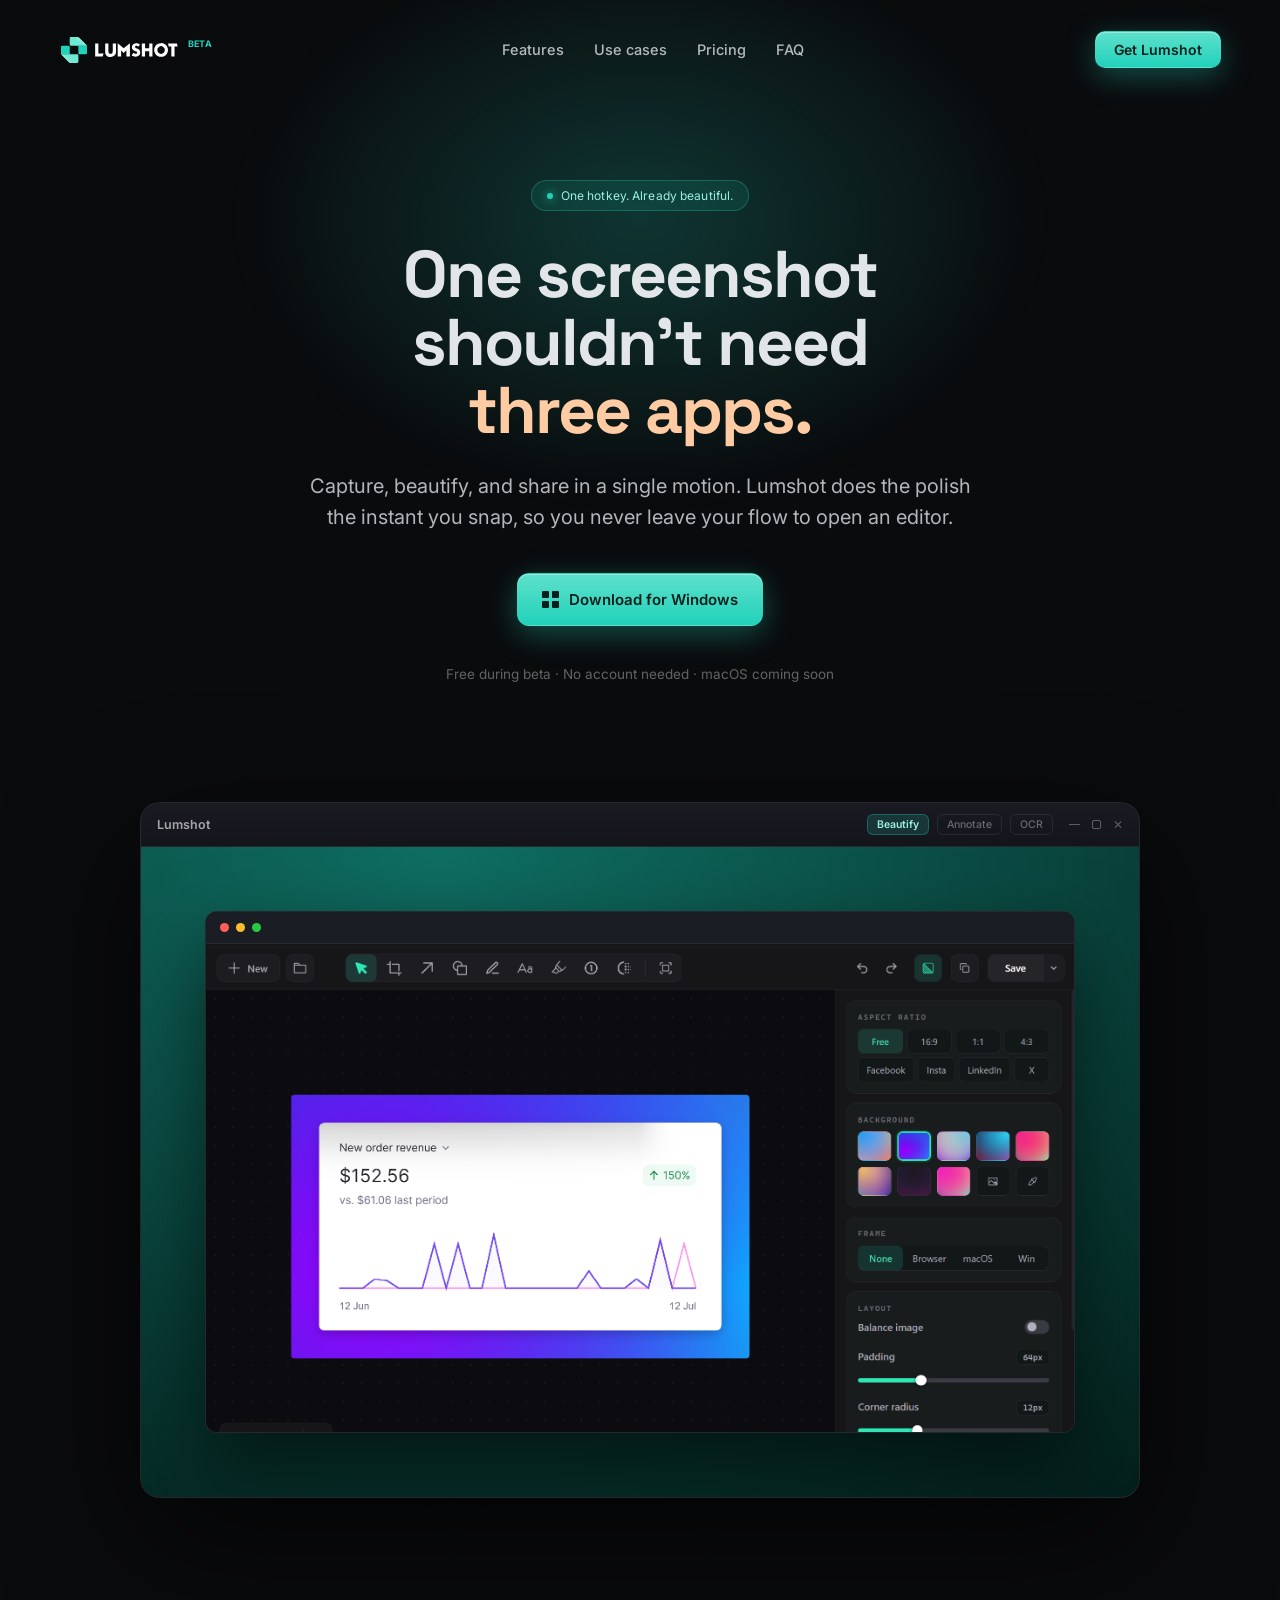
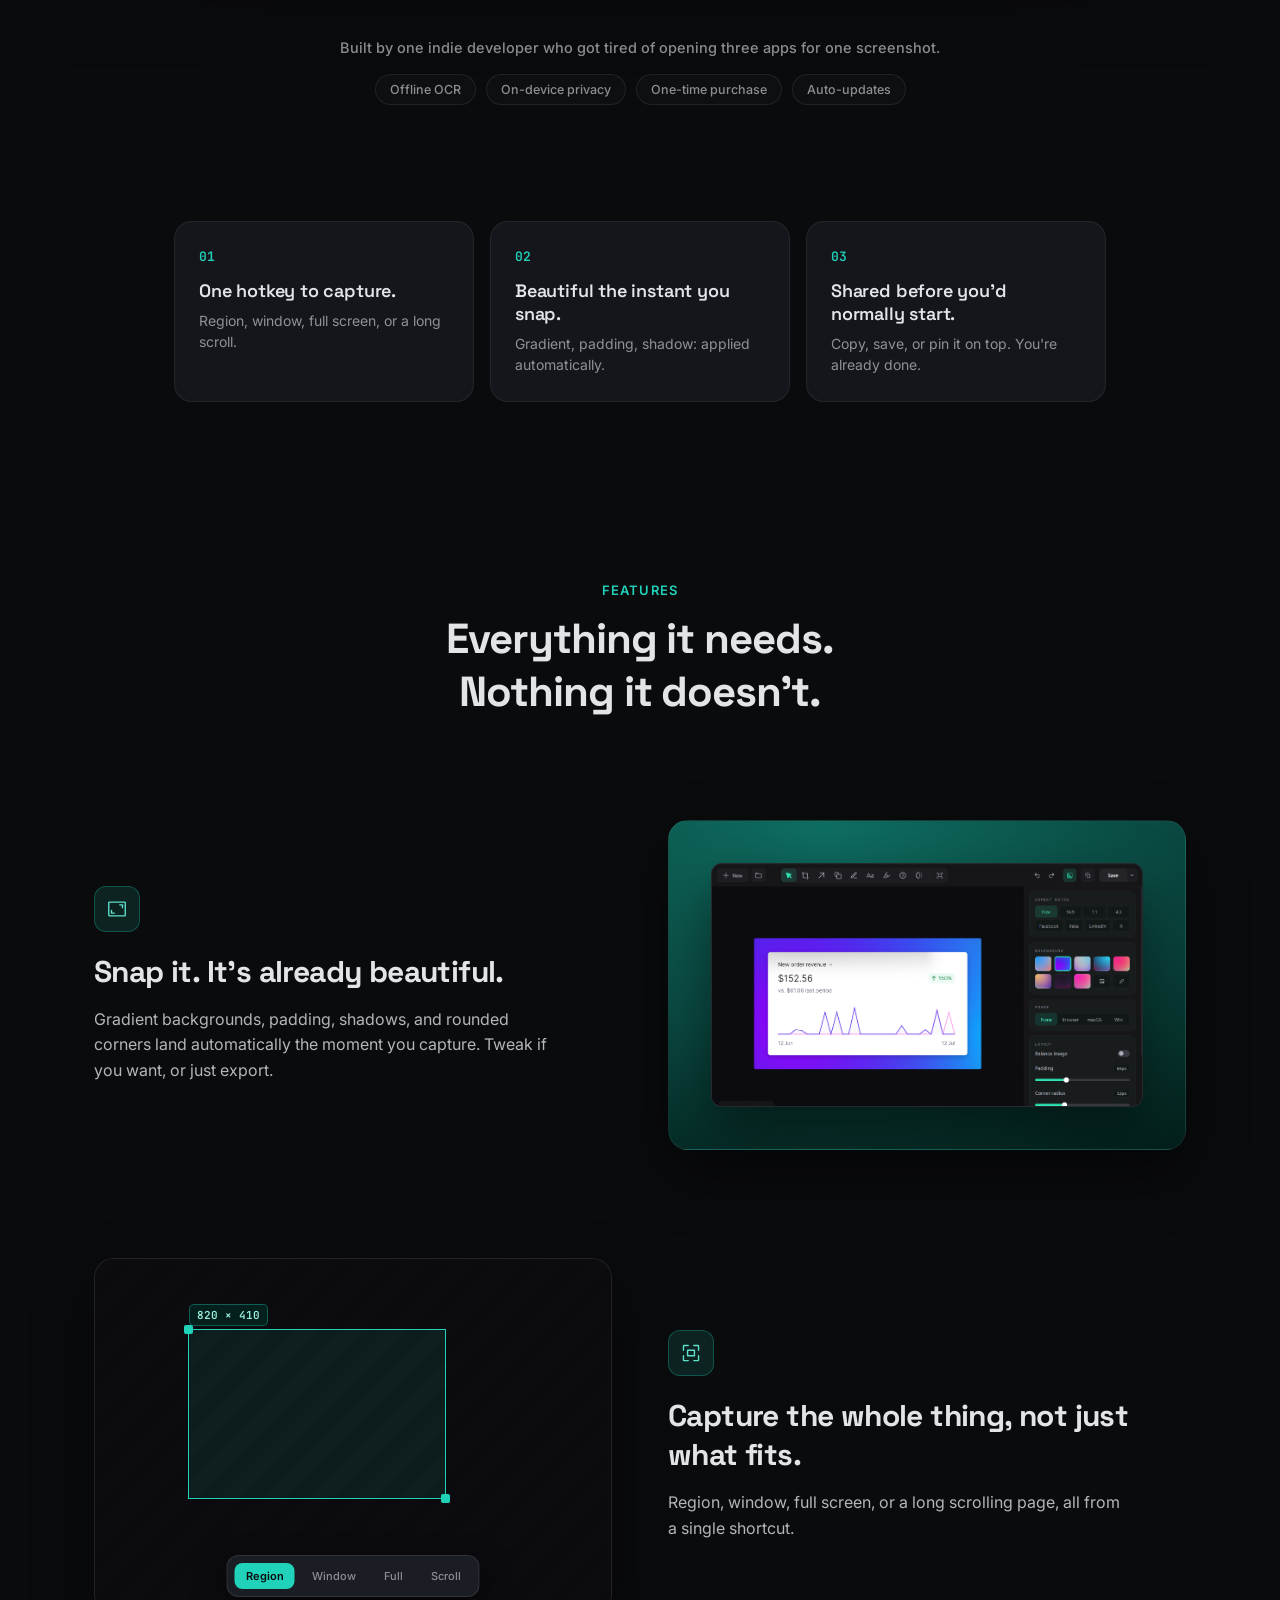
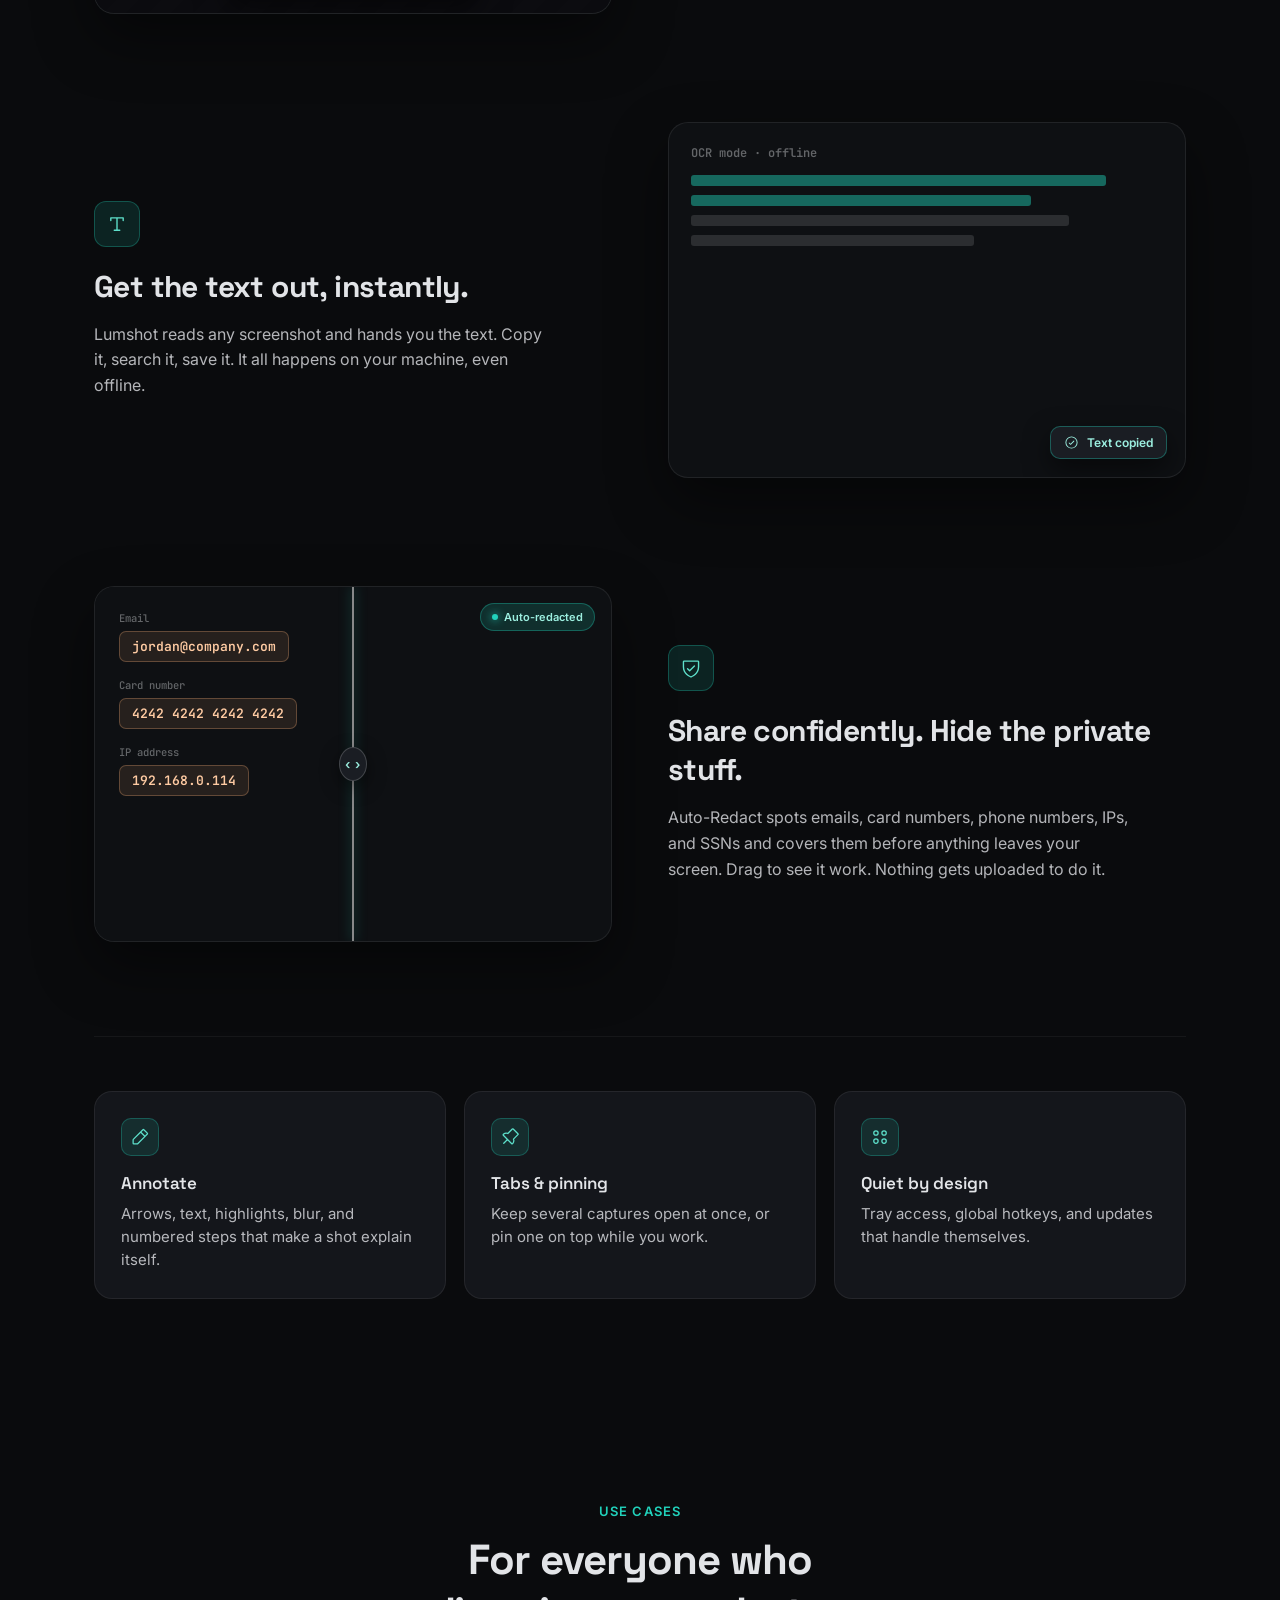
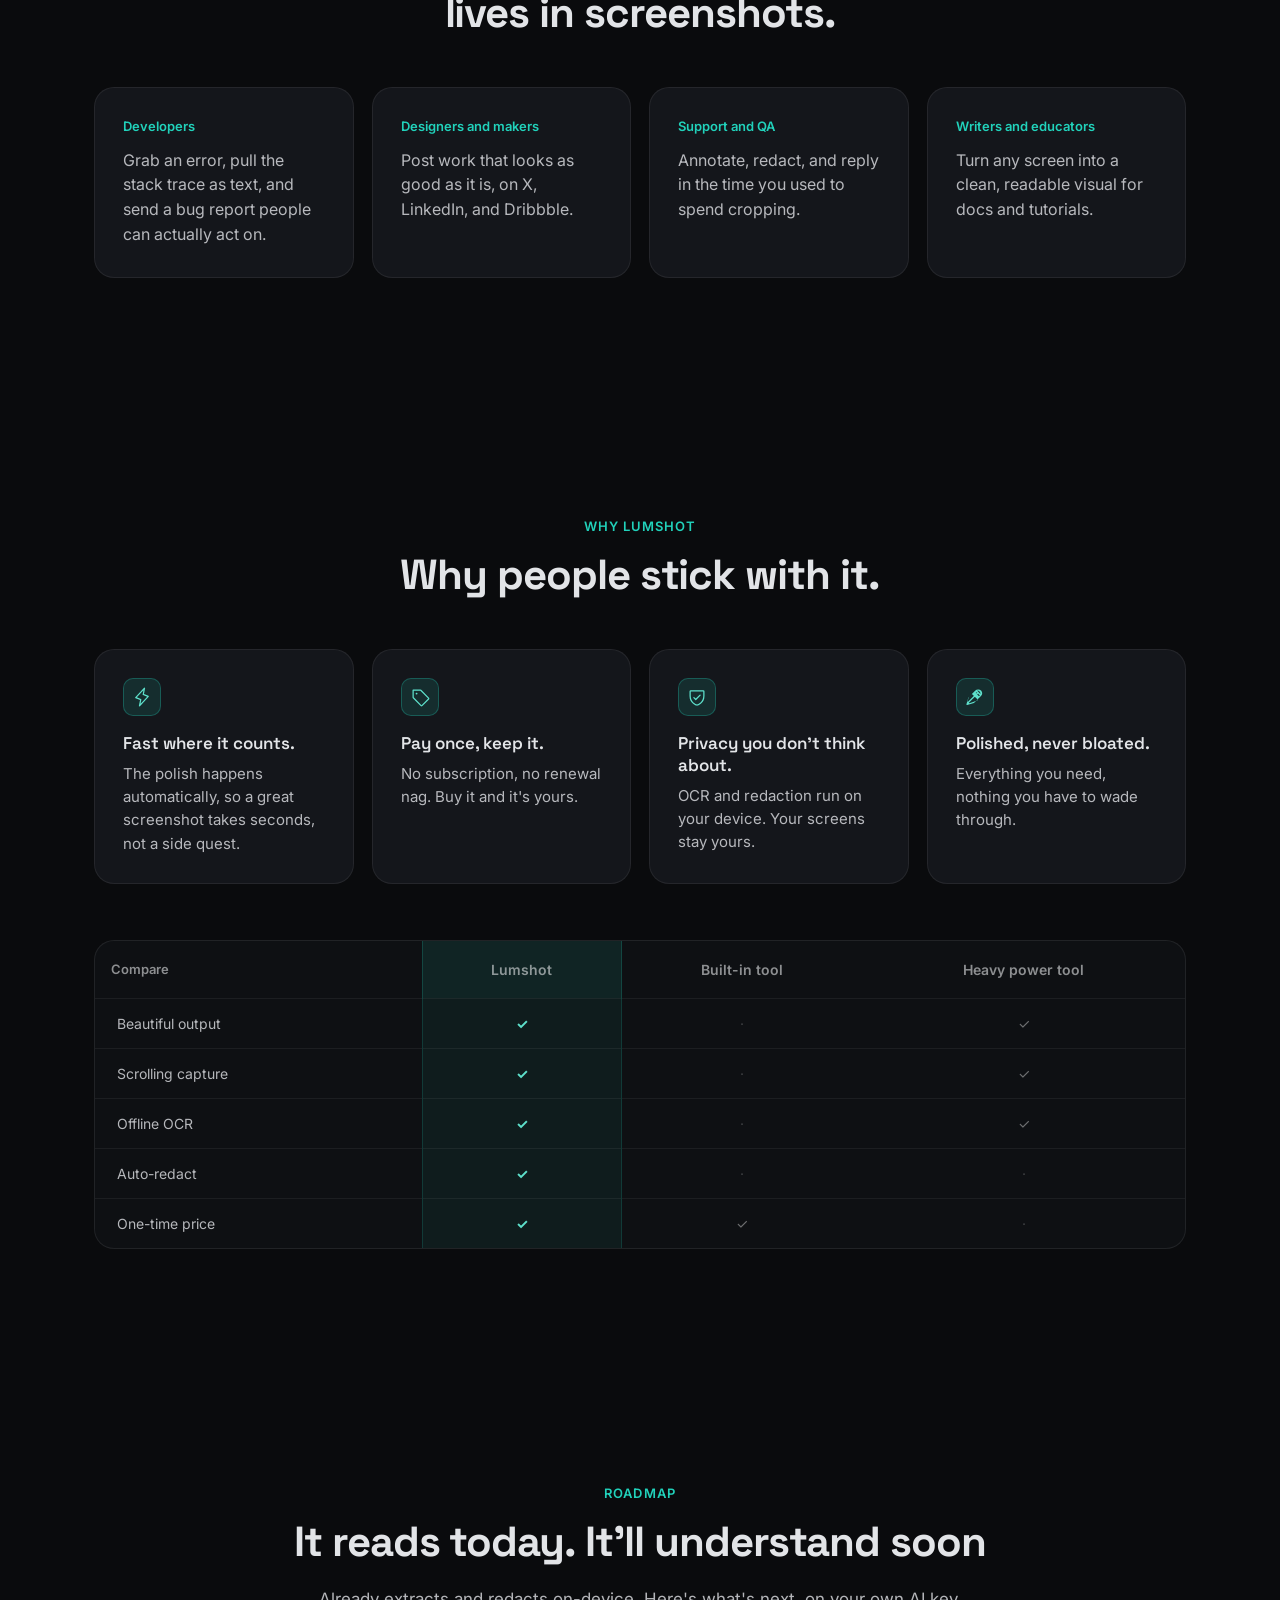
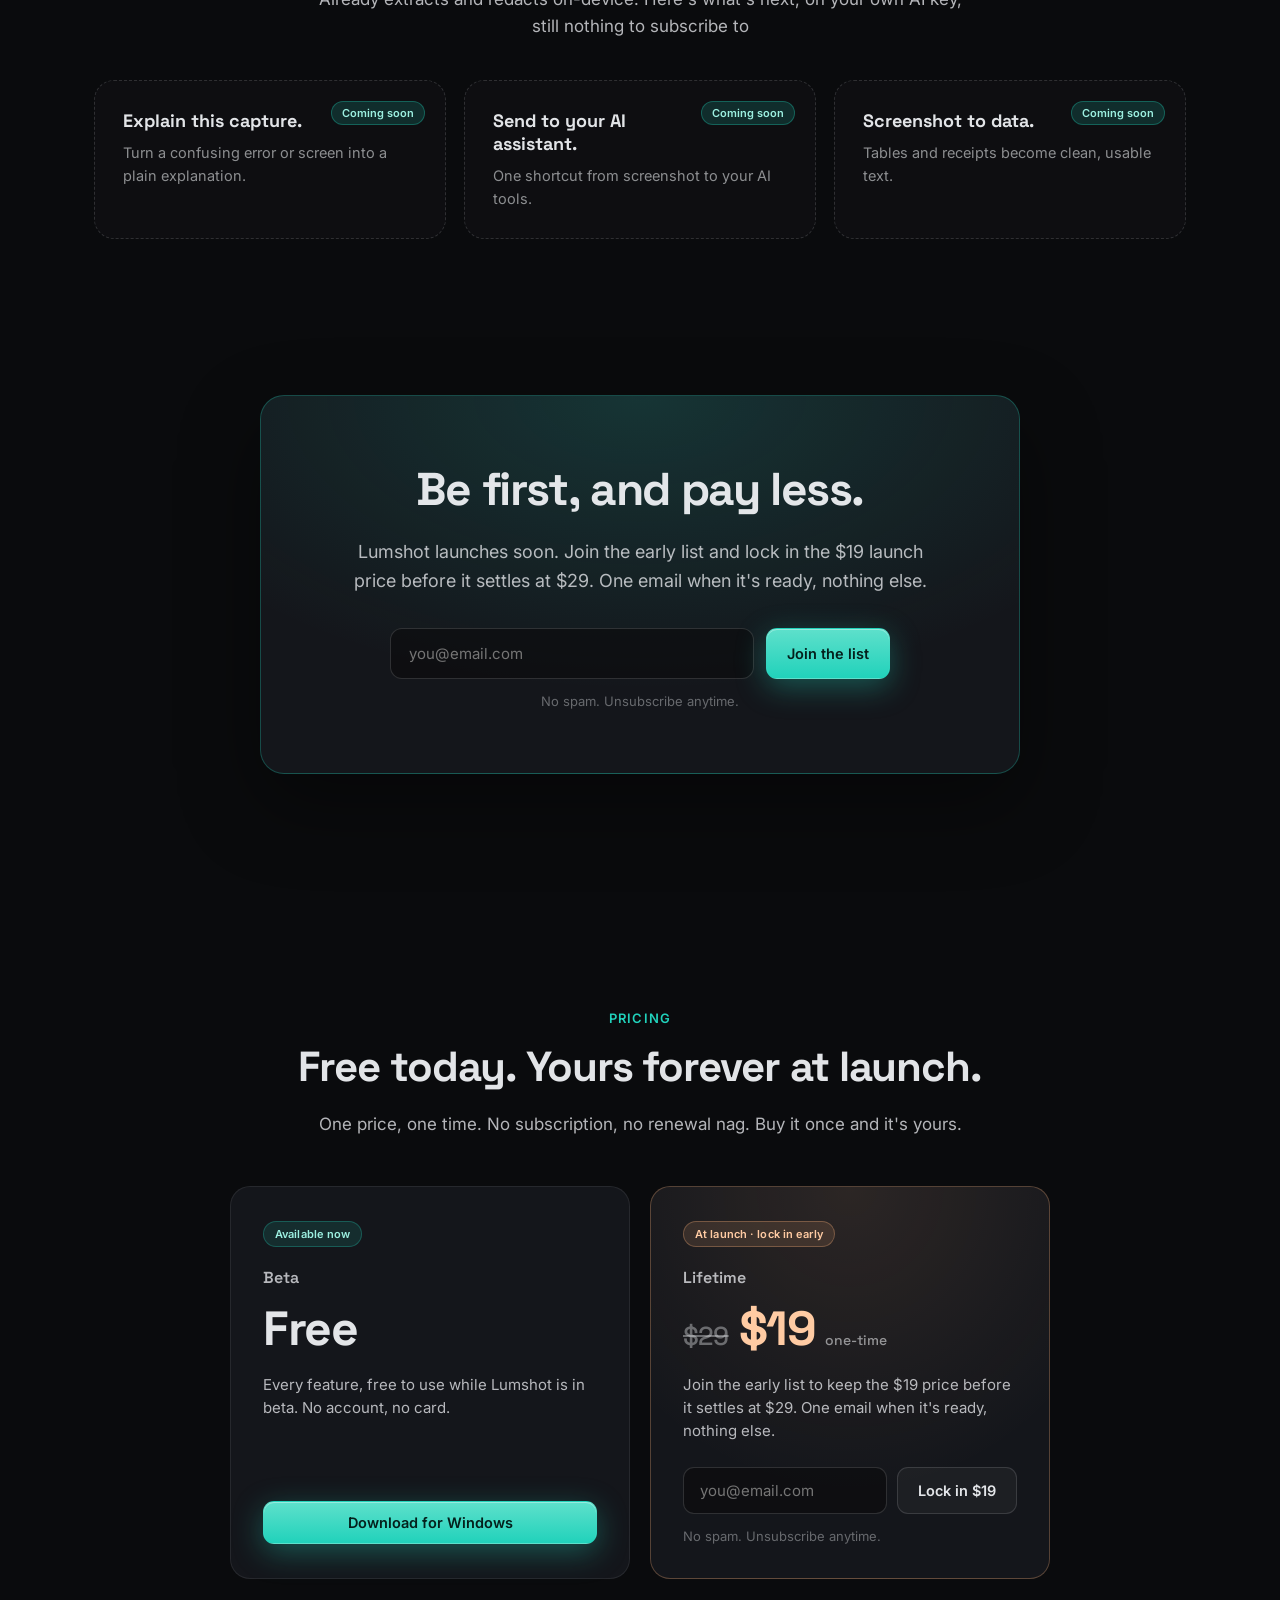
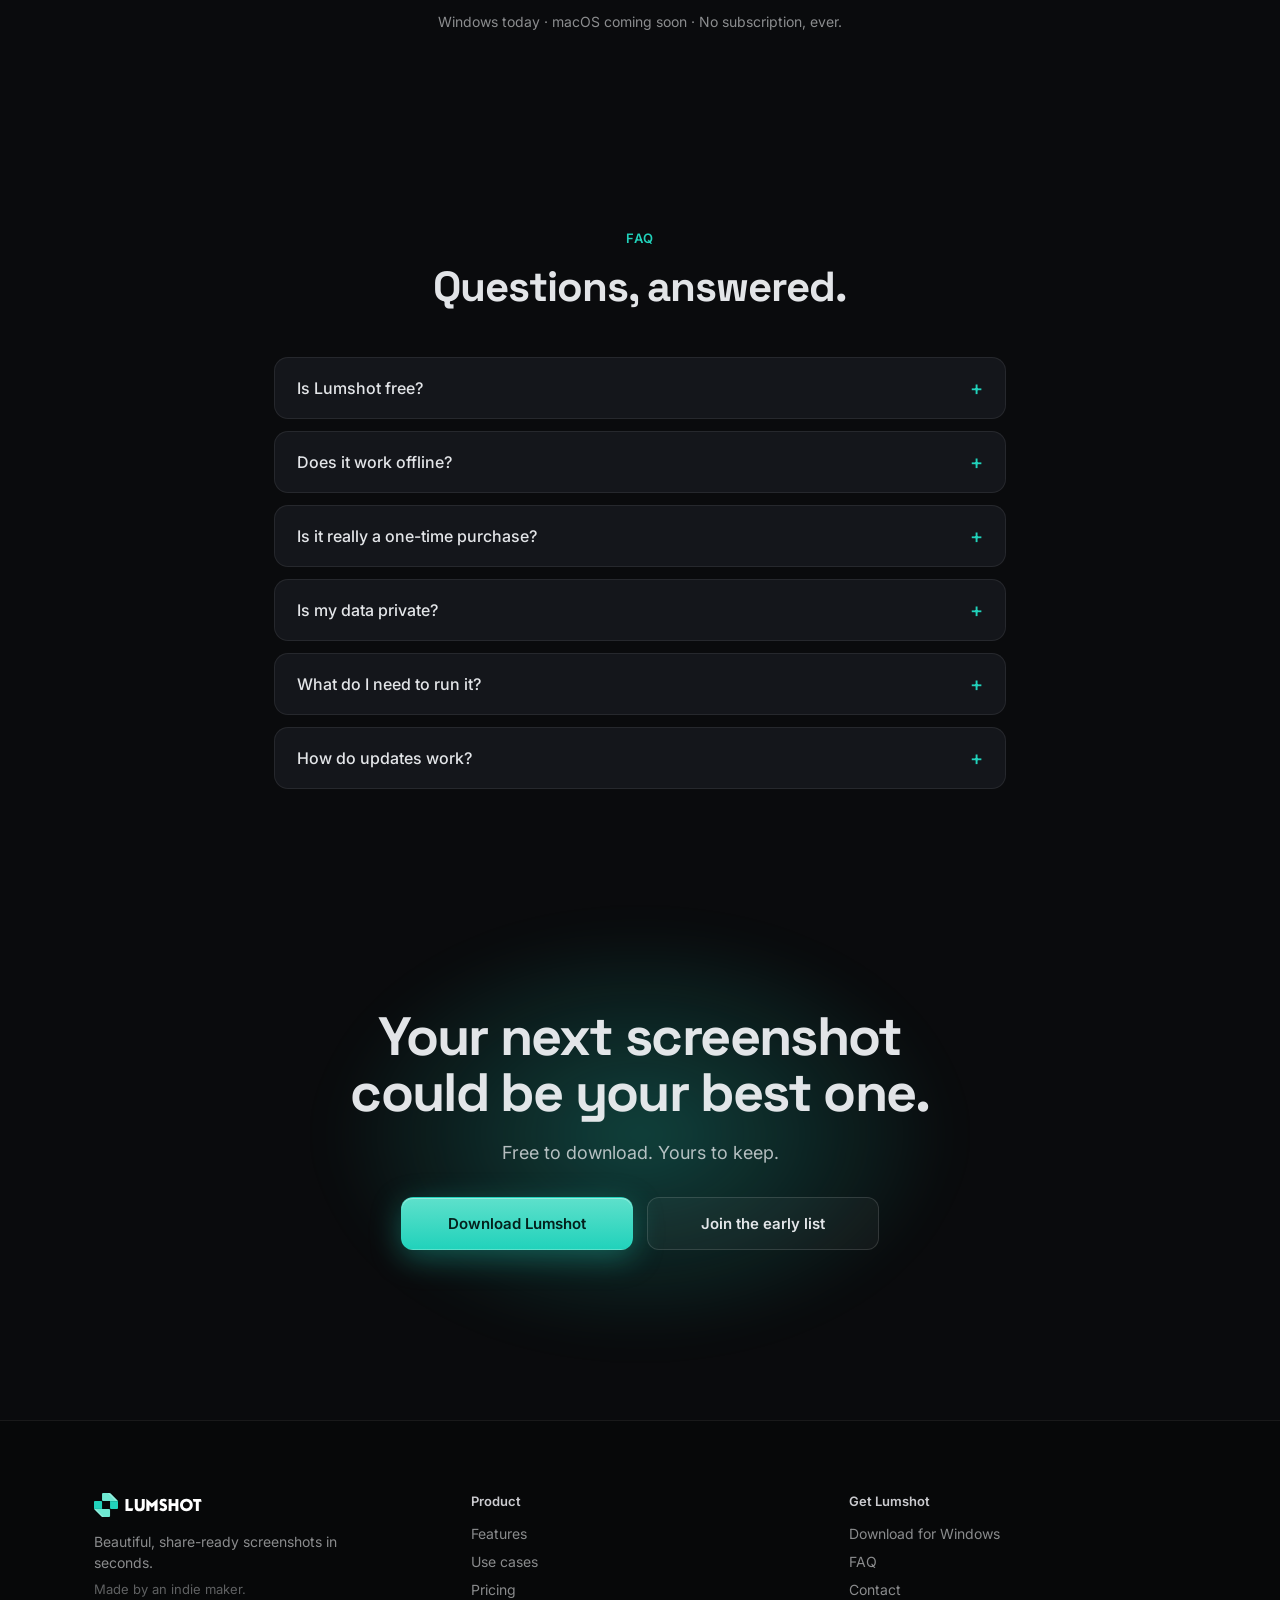
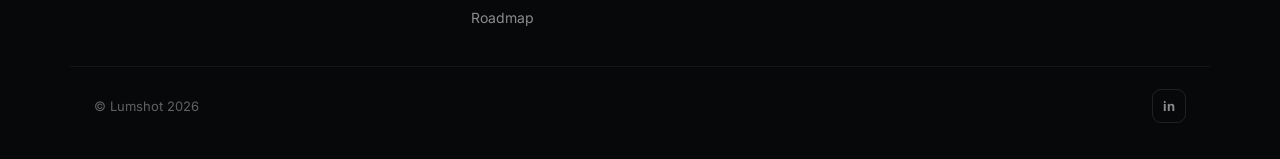
==== commit 63a91176: "Update website" ====
--- a/index.html
+++ b/index.html
@@ -63,599 +63,6 @@
       <p class="hero-sub">Capture, beautify, and share in a single motion. Lumshot does the polish the instant you
         snap, so you never leave your flow to open an editor.
 
-        <script src="https://f.convertkit.com/ckjs/ck.5.js"></script>
-      <form action="https://app.kit.com/forms/9675538/subscriptions" class="seva-form formkit-form" method="post"
-        data-sv-form="9675538" data-uid="e43d400964" data-format="inline" data-version="5"
-        data-options="{&quot;settings&quot;:{&quot;after_subscribe&quot;:{&quot;action&quot;:&quot;message&quot;,&quot;success_message&quot;:&quot;Success! Now check your email to confirm your subscription.&quot;,&quot;redirect_url&quot;:&quot;&quot;},&quot;analytics&quot;:{&quot;google&quot;:null,&quot;fathom&quot;:null,&quot;facebook&quot;:null,&quot;segment&quot;:null,&quot;pinterest&quot;:null,&quot;sparkloop&quot;:null,&quot;googletagmanager&quot;:null},&quot;modal&quot;:{&quot;trigger&quot;:&quot;timer&quot;,&quot;scroll_percentage&quot;:null,&quot;timer&quot;:5,&quot;devices&quot;:&quot;all&quot;,&quot;show_once_every&quot;:15},&quot;powered_by&quot;:{&quot;show&quot;:true,&quot;url&quot;:&quot;https://kit.com/features/forms?utm_campaign=poweredby&amp;utm_content=form&amp;utm_medium=referral&amp;utm_source=dynamic&quot;},&quot;recaptcha&quot;:{&quot;enabled&quot;:false},&quot;return_visitor&quot;:{&quot;action&quot;:&quot;show&quot;,&quot;custom_content&quot;:&quot;&quot;},&quot;slide_in&quot;:{&quot;display_in&quot;:&quot;bottom_right&quot;,&quot;trigger&quot;:&quot;timer&quot;,&quot;scroll_percentage&quot;:null,&quot;timer&quot;:5,&quot;devices&quot;:&quot;all&quot;,&quot;show_once_every&quot;:15},&quot;sticky_bar&quot;:{&quot;display_in&quot;:&quot;top&quot;,&quot;trigger&quot;:&quot;timer&quot;,&quot;scroll_percentage&quot;:null,&quot;timer&quot;:5,&quot;devices&quot;:&quot;all&quot;,&quot;show_once_every&quot;:15}},&quot;version&quot;:&quot;5&quot;}"
-        min-width="400 500 600 700 800">
-        <div data-style="clean">
-          <ul class="formkit-alert formkit-alert-error" data-element="errors" data-group="alert"></ul>
-          <div data-element="fields" data-stacked="false" class="seva-fields formkit-fields">
-            <div class="formkit-field"><input class="formkit-input" name="email_address" aria-label="Email Address"
-                placeholder="Email Address" required="" type="email"
-                style="color: rgb(0, 0, 0); border-color: rgb(227, 227, 227); border-radius: 4px; font-weight: 400;">
-            </div><button data-element="submit" class="formkit-submit formkit-submit"
-              style="color: rgb(255, 255, 255); background-color: rgb(22, 119, 190); border-radius: 4px; font-weight: 400;">
-              <div class="formkit-spinner">
-                <div></div>
-                <div></div>
-                <div></div>
-              </div><span class="">Subscribe</span>
-            </button>
-          </div>
-          <div class="formkit-powered-by-convertkit-container"><a
-              href="https://kit.com/features/forms?utm_campaign=poweredby&amp;utm_content=form&amp;utm_medium=referral&amp;utm_source=dynamic"
-              data-element="powered-by" class="formkit-powered-by-convertkit" data-variant="dark" target="_blank"
-              rel="nofollow noopener">Built with Kit</a></div>
-        </div>
-        <style>
-          .formkit-form[data-uid="e43d400964"] * {
-            box-sizing: border-box;
-          }
-
-          .formkit-form[data-uid="e43d400964"] {
-            -webkit-font-smoothing: antialiased;
-            -moz-osx-font-smoothing: grayscale;
-          }
-
-          .formkit-form[data-uid="e43d400964"] legend {
-            border: none;
-            font-size: inherit;
-            margin-bottom: 10px;
-            padding: 0;
-            position: relative;
-            display: table;
-          }
-
-          .formkit-form[data-uid="e43d400964"] fieldset {
-            border: 0;
-            padding: 0.01em 0 0 0;
-            margin: 0;
-            min-width: 0;
-          }
-
-          .formkit-form[data-uid="e43d400964"] body:not(:-moz-handler-blocked) fieldset {
-            display: table-cell;
-          }
-
-          .formkit-form[data-uid="e43d400964"] h1,
-          .formkit-form[data-uid="e43d400964"] h2,
-          .formkit-form[data-uid="e43d400964"] h3,
-          .formkit-form[data-uid="e43d400964"] h4,
-          .formkit-form[data-uid="e43d400964"] h5,
-          .formkit-form[data-uid="e43d400964"] h6 {
-            color: inherit;
-            font-size: inherit;
-            font-weight: inherit;
-          }
-
-          .formkit-form[data-uid="e43d400964"] h2 {
-            font-size: 1.5em;
-            margin: 1em 0;
-          }
-
-          .formkit-form[data-uid="e43d400964"] h3 {
-            font-size: 1.17em;
-            margin: 1em 0;
-          }
-
-          .formkit-form[data-uid="e43d400964"] p {
-            color: inherit;
-            font-size: inherit;
-            font-weight: inherit;
-          }
-
-          .formkit-form[data-uid="e43d400964"] ol:not([template-default]),
-          .formkit-form[data-uid="e43d400964"] ul:not([template-default]),
-          .formkit-form[data-uid="e43d400964"] blockquote:not([template-default]) {
-            text-align: left;
-          }
-
-          .formkit-form[data-uid="e43d400964"] p:not([template-default]),
-          .formkit-form[data-uid="e43d400964"] hr:not([template-default]),
-          .formkit-form[data-uid="e43d400964"] blockquote:not([template-default]),
-          .formkit-form[data-uid="e43d400964"] ol:not([template-default]),
-          .formkit-form[data-uid="e43d400964"] ul:not([template-default]) {
-            color: inherit;
-            font-style: initial;
-          }
-
-          .formkit-form[data-uid="e43d400964"] .ordered-list,
-          .formkit-form[data-uid="e43d400964"] .unordered-list {
-            list-style-position: outside !important;
-            padding-left: 1em;
-          }
-
-          .formkit-form[data-uid="e43d400964"] .list-item {
-            padding-left: 0;
-          }
-
-          .formkit-form[data-uid="e43d400964"][data-format="modal"] {
-            display: none;
-          }
-
-          .formkit-form[data-uid="e43d400964"][data-format="slide in"] {
-            display: none;
-          }
-
-          .formkit-form[data-uid="e43d400964"][data-format="sticky bar"] {
-            display: none;
-          }
-
-          .formkit-sticky-bar .formkit-form[data-uid="e43d400964"][data-format="sticky bar"] {
-            display: block;
-          }
-
-          .formkit-form[data-uid="e43d400964"] .formkit-input,
-          .formkit-form[data-uid="e43d400964"] .formkit-select,
-          .formkit-form[data-uid="e43d400964"] .formkit-checkboxes {
-            width: 100%;
-          }
-
-          .formkit-form[data-uid="e43d400964"] .formkit-button,
-          .formkit-form[data-uid="e43d400964"] .formkit-submit {
-            border: 0;
-            border-radius: 5px;
-            color: #ffffff;
-            cursor: pointer;
-            display: inline-block;
-            text-align: center;
-            font-size: 15px;
-            font-weight: 500;
-            cursor: pointer;
-            margin-bottom: 15px;
-            overflow: hidden;
-            padding: 0;
-            position: relative;
-            vertical-align: middle;
-          }
-
-          .formkit-form[data-uid="e43d400964"] .formkit-button:hover,
-          .formkit-form[data-uid="e43d400964"] .formkit-submit:hover,
-          .formkit-form[data-uid="e43d400964"] .formkit-button:focus,
-          .formkit-form[data-uid="e43d400964"] .formkit-submit:focus {
-            outline: none;
-          }
-
-          .formkit-form[data-uid="e43d400964"] .formkit-button:hover>span,
-          .formkit-form[data-uid="e43d400964"] .formkit-submit:hover>span,
-          .formkit-form[data-uid="e43d400964"] .formkit-button:focus>span,
-          .formkit-form[data-uid="e43d400964"] .formkit-submit:focus>span {
-            background-color: rgba(0, 0, 0, 0.1);
-          }
-
-          .formkit-form[data-uid="e43d400964"] .formkit-button>span,
-          .formkit-form[data-uid="e43d400964"] .formkit-submit>span {
-            display: block;
-            -webkit-transition: all 300ms ease-in-out;
-            transition: all 300ms ease-in-out;
-            padding: 12px 24px;
-          }
-
-          .formkit-form[data-uid="e43d400964"] .formkit-input {
-            background: #ffffff;
-            font-size: 15px;
-            padding: 12px;
-            border: 1px solid #e3e3e3;
-            -webkit-flex: 1 0 auto;
-            -ms-flex: 1 0 auto;
-            flex: 1 0 auto;
-            line-height: 1.4;
-            margin: 0;
-            -webkit-transition: border-color ease-out 300ms;
-            transition: border-color ease-out 300ms;
-          }
-
-          .formkit-form[data-uid="e43d400964"] .formkit-input:focus {
-            outline: none;
-            border-color: #1677be;
-            -webkit-transition: border-color ease 300ms;
-            transition: border-color ease 300ms;
-          }
-
-          .formkit-form[data-uid="e43d400964"] .formkit-input::-webkit-input-placeholder {
-            color: inherit;
-            opacity: 0.8;
-          }
-
-          .formkit-form[data-uid="e43d400964"] .formkit-input::-moz-placeholder {
-            color: inherit;
-            opacity: 0.8;
-          }
-
-          .formkit-form[data-uid="e43d400964"] .formkit-input:-ms-input-placeholder {
-            color: inherit;
-            opacity: 0.8;
-          }
-
-          .formkit-form[data-uid="e43d400964"] .formkit-input::placeholder {
-            color: inherit;
-            opacity: 0.8;
-          }
-
-          .formkit-form[data-uid="e43d400964"] [data-group="dropdown"] {
-            position: relative;
-            display: inline-block;
-            width: 100%;
-          }
-
-          .formkit-form[data-uid="e43d400964"] [data-group="dropdown"]::before {
-            content: "";
-            top: calc(50% - 2.5px);
-            right: 10px;
-            position: absolute;
-            pointer-events: none;
-            border-color: #4f4f4f transparent transparent transparent;
-            border-style: solid;
-            border-width: 6px 6px 0 6px;
-            height: 0;
-            width: 0;
-            z-index: 999;
-          }
-
-          .formkit-form[data-uid="e43d400964"] [data-group="dropdown"] select {
-            height: auto;
-            width: 100%;
-            cursor: pointer;
-            color: #333333;
-            line-height: 1.4;
-            margin-bottom: 0;
-            padding: 0 6px;
-            -webkit-appearance: none;
-            -moz-appearance: none;
-            appearance: none;
-            font-size: 15px;
-            padding: 12px;
-            padding-right: 25px;
-            border: 1px solid #e3e3e3;
-            background: #ffffff;
-          }
-
-          .formkit-form[data-uid="e43d400964"] [data-group="dropdown"] select:focus {
-            outline: none;
-          }
-
-          .formkit-form[data-uid="e43d400964"] [data-group="checkboxes"] {
-            text-align: left;
-            margin: 0;
-          }
-
-          .formkit-form[data-uid="e43d400964"] [data-group="checkboxes"] [data-group="checkbox"] {
-            margin-bottom: 10px;
-          }
-
-          .formkit-form[data-uid="e43d400964"] [data-group="checkboxes"] [data-group="checkbox"] * {
-            cursor: pointer;
-          }
-
-          .formkit-form[data-uid="e43d400964"] [data-group="checkboxes"] [data-group="checkbox"]:last-of-type {
-            margin-bottom: 0;
-          }
-
-          .formkit-form[data-uid="e43d400964"] [data-group="checkboxes"] [data-group="checkbox"] input[type="checkbox"] {
-            display: none;
-          }
-
-          .formkit-form[data-uid="e43d400964"] [data-group="checkboxes"] [data-group="checkbox"] input[type="checkbox"]+label::after {
-            content: none;
-          }
-
-          .formkit-form[data-uid="e43d400964"] [data-group="checkboxes"] [data-group="checkbox"] input[type="checkbox"]:checked+label::after {
-            border-color: #ffffff;
-            content: "";
-          }
-
-          .formkit-form[data-uid="e43d400964"] [data-group="checkboxes"] [data-group="checkbox"] input[type="checkbox"]:checked+label::before {
-            background: #10bf7a;
-            border-color: #10bf7a;
-          }
-
-          .formkit-form[data-uid="e43d400964"] [data-group="checkboxes"] [data-group="checkbox"] label {
-            position: relative;
-            display: inline-block;
-            padding-left: 28px;
-          }
-
-          .formkit-form[data-uid="e43d400964"] [data-group="checkboxes"] [data-group="checkbox"] label::before,
-          .formkit-form[data-uid="e43d400964"] [data-group="checkboxes"] [data-group="checkbox"] label::after {
-            position: absolute;
-            content: "";
-            display: inline-block;
-          }
-
-          .formkit-form[data-uid="e43d400964"] [data-group="checkboxes"] [data-group="checkbox"] label::before {
-            height: 16px;
-            width: 16px;
-            border: 1px solid #e3e3e3;
-            background: #ffffff;
-            left: 0px;
-            top: 3px;
-          }
-
-          .formkit-form[data-uid="e43d400964"] [data-group="checkboxes"] [data-group="checkbox"] label::after {
-            height: 4px;
-            width: 8px;
-            border-left: 2px solid #4d4d4d;
-            border-bottom: 2px solid #4d4d4d;
-            -webkit-transform: rotate(-45deg);
-            -ms-transform: rotate(-45deg);
-            transform: rotate(-45deg);
-            left: 4px;
-            top: 8px;
-          }
-
-          .formkit-form[data-uid="e43d400964"] .formkit-alert {
-            background: #f9fafb;
-            border: 1px solid #e3e3e3;
-            border-radius: 5px;
-            -webkit-flex: 1 0 auto;
-            -ms-flex: 1 0 auto;
-            flex: 1 0 auto;
-            list-style: none;
-            margin: 25px auto;
-            padding: 12px;
-            text-align: center;
-            width: 100%;
-          }
-
-          .formkit-form[data-uid="e43d400964"] .formkit-alert:empty {
-            display: none;
-          }
-
-          .formkit-form[data-uid="e43d400964"] .formkit-alert-success {
-            background: #d3fbeb;
-            border-color: #10bf7a;
-            color: #0c905c;
-          }
-
-          .formkit-form[data-uid="e43d400964"] .formkit-alert-error {
-            background: #fde8e2;
-            border-color: #f2643b;
-            color: #ea4110;
-          }
-
-          .formkit-form[data-uid="e43d400964"] .formkit-spinner {
-            display: -webkit-box;
-            display: -webkit-flex;
-            display: -ms-flexbox;
-            display: flex;
-            height: 0px;
-            width: 0px;
-            margin: 0 auto;
-            position: absolute;
-            top: 0;
-            left: 0;
-            right: 0;
-            width: 0px;
-            overflow: hidden;
-            text-align: center;
-            -webkit-transition: all 300ms ease-in-out;
-            transition: all 300ms ease-in-out;
-          }
-
-          .formkit-form[data-uid="e43d400964"] .formkit-spinner>div {
-            margin: auto;
-            width: 12px;
-            height: 12px;
-            background-color: #fff;
-            opacity: 0.3;
-            border-radius: 100%;
-            display: inline-block;
-            -webkit-animation: formkit-bouncedelay-formkit-form-data-uid-e43d400964- 1.4s infinite ease-in-out both;
-            animation: formkit-bouncedelay-formkit-form-data-uid-e43d400964- 1.4s infinite ease-in-out both;
-          }
-
-          .formkit-form[data-uid="e43d400964"] .formkit-spinner>div:nth-child(1) {
-            -webkit-animation-delay: -0.32s;
-            animation-delay: -0.32s;
-          }
-
-          .formkit-form[data-uid="e43d400964"] .formkit-spinner>div:nth-child(2) {
-            -webkit-animation-delay: -0.16s;
-            animation-delay: -0.16s;
-          }
-
-          .formkit-form[data-uid="e43d400964"] .formkit-submit[data-active] .formkit-spinner {
-            opacity: 1;
-            height: 100%;
-            width: 50px;
-          }
-
-          .formkit-form[data-uid="e43d400964"] .formkit-submit[data-active] .formkit-spinner~span {
-            opacity: 0;
-          }
-
-          .formkit-form[data-uid="e43d400964"] .formkit-powered-by[data-active="false"] {
-            opacity: 0.35;
-          }
-
-          .formkit-form[data-uid="e43d400964"] .formkit-powered-by-convertkit-container {
-            display: -webkit-box;
-            display: -webkit-flex;
-            display: -ms-flexbox;
-            display: flex;
-            width: 100%;
-            margin: 10px 0;
-            position: relative;
-          }
-
-          .formkit-form[data-uid="e43d400964"] .formkit-powered-by-convertkit-container[data-active="false"] {
-            opacity: 0.35;
-          }
-
-          .formkit-form[data-uid="e43d400964"] .formkit-powered-by-convertkit {
-            -webkit-align-items: center;
-            -webkit-box-align: center;
-            -ms-flex-align: center;
-            align-items: center;
-            background-color: #ffffff;
-            border-radius: 9px;
-            color: #3d3d3d;
-            cursor: pointer;
-            display: block;
-            height: 36px;
-            margin: 0 auto;
-            opacity: 0.95;
-            padding: 0;
-            -webkit-text-decoration: none;
-            text-decoration: none;
-            text-indent: 100%;
-            -webkit-transition: ease-in-out all 200ms;
-            transition: ease-in-out all 200ms;
-            white-space: nowrap;
-            overflow: hidden;
-            -webkit-user-select: none;
-            -moz-user-select: none;
-            -ms-user-select: none;
-            user-select: none;
-            width: 157px;
-            background-repeat: no-repeat;
-            background-position: center;
-            background-image: url("data:image/svg+xml;charset=utf8,%3Csvg width='133' height='36' viewBox='0 0 133 36' fill='none' xmlns='http://www.w3.org/2000/svg'%3E%3Cpath d='M0.861 25.5C0.735 25.5 0.651 25.416 0.651 25.29V10.548C0.651 10.422 0.735 10.338 0.861 10.338H6.279C9.072 10.338 10.668 11.451 10.668 13.824C10.668 15.819 9.219 16.932 8.001 17.226C7.707 17.268 7.707 17.625 8.022 17.688C9.912 18.108 11.088 19.116 11.088 21.321C11.088 23.715 9.429 25.5 6.426 25.5H0.861ZM5.397 23.085C6.825 23.085 7.518 22.224 7.518 21.006C7.518 19.683 6.825 18.948 5.397 18.948H4.2V23.085H5.397ZM5.313 16.617C6.51 16.617 7.245 15.945 7.245 14.601C7.245 13.383 6.51 12.753 5.25 12.753H4.2V16.617H5.313ZM17.9758 23.883C17.9758 23.568 17.6608 23.505 17.5348 23.799C17.0308 24.954 16.1698 25.731 14.5528 25.731C12.8728 25.731 12.0958 24.471 12.0958 22.707V14.937C12.0958 14.811 12.1798 14.727 12.3058 14.727H15.2248C15.3508 14.727 15.4348 14.811 15.4348 14.937V21.657C15.4348 22.581 15.7708 23.022 16.4638 23.022C17.1778 23.022 17.6188 22.581 17.6188 21.657V14.937C17.6188 14.811 17.7028 14.727 17.8288 14.727H20.7478C20.8738 14.727 20.9578 14.811 20.9578 14.937V25.29C20.9578 25.416 20.8738 25.5 20.7478 25.5H18.1858C18.0598 25.5 17.9758 25.416 17.9758 25.29V23.883ZM25.6141 25.29C25.6141 25.416 25.5301 25.5 25.4041 25.5H22.4851C22.3591 25.5 22.2751 25.416 22.2751 25.29V14.937C22.2751 14.811 22.3591 14.727 22.4851 14.727H25.4041C25.5301 14.727 25.6141 14.811 25.6141 14.937V25.29ZM23.9131 13.74C22.8001 13.74 22.0441 12.942 22.0441 11.934C22.0441 10.926 22.8001 10.107 23.9131 10.107C25.0051 10.107 25.7611 10.926 25.7611 11.934C25.7611 12.942 25.0051 13.74 23.9131 13.74ZM26.7883 10.548C26.7883 10.422 26.8723 10.338 26.9983 10.338H29.9173C30.0433 10.338 30.1273 10.422 30.1273 10.548V22.056C30.1273 22.749 30.2533 23.085 30.8203 23.085C31.0093 23.085 31.1983 23.043 31.3663 23.001C31.5133 22.959 31.6183 22.959 31.6183 23.127V25.059C31.6183 25.164 31.5763 25.269 31.4923 25.311C30.9673 25.521 30.2953 25.71 29.5813 25.71C27.7123 25.71 26.7883 24.639 26.7883 22.476V10.548ZM32.4237 14.727C32.8227 14.727 32.9277 14.538 32.9697 14.055L33.1167 12.039C33.1167 11.913 33.2217 11.829 33.3477 11.829H35.8887C36.0147 11.829 36.0987 11.913 36.0987 12.039V14.517C36.0987 14.643 36.1827 14.727 36.3087 14.727H38.2827C38.4087 14.727 38.4927 14.811 38.4927 14.937V16.659C38.4927 16.785 38.4087 16.869 38.2827 16.869H36.0777V22.056C36.0777 22.875 36.5397 23.085 37.0647 23.085C37.4847 23.085 37.9467 22.938 38.3247 22.707C38.4717 22.623 38.5767 22.665 38.5767 22.833V24.828C38.5767 24.933 38.5347 25.017 38.4507 25.08C37.8417 25.458 36.9807 25.71 36.0357 25.71C34.2927 25.71 32.7387 24.912 32.7387 22.476V16.869H31.8567C31.7307 16.869 31.6467 16.785 31.6467 16.659V14.937C31.6467 14.811 31.7307 14.727 31.8567 14.727H32.4237ZM51.3808 14.727C51.5068 14.727 51.5908 14.79 51.6118 14.916L52.3888 19.851L52.5778 21.174C52.6198 21.468 52.9558 21.468 52.9768 21.174C53.0398 20.712 53.0818 20.271 53.1658 19.83L53.8798 14.916C53.9008 14.79 53.9848 14.727 54.1108 14.727H56.6728C56.8198 14.727 56.8828 14.811 56.8618 14.958L54.6778 25.311C54.6568 25.437 54.5728 25.5 54.4468 25.5H51.3178C51.1918 25.5 51.1078 25.437 51.0868 25.311L50.1208 20.082L49.8898 18.633C49.8688 18.444 49.6588 18.444 49.6378 18.633L49.4068 20.103L48.5458 25.311C48.5248 25.437 48.4408 25.5 48.3148 25.5H45.2068C45.0808 25.5 44.9968 25.437 44.9758 25.311L42.8128 14.958C42.7918 14.811 42.8548 14.727 43.0018 14.727H45.9628C46.0888 14.727 46.1728 14.79 46.1938 14.916L46.9288 19.83C47.0128 20.271 47.0758 20.754 47.1388 21.195C47.2018 21.51 47.4748 21.531 47.5378 21.195L47.7478 19.872L48.6088 14.916C48.6298 14.79 48.7138 14.727 48.8398 14.727H51.3808ZM61.1582 25.29C61.1582 25.416 61.0742 25.5 60.9482 25.5H58.0292C57.9032 25.5 57.8192 25.416 57.8192 25.29V14.937C57.8192 14.811 57.9032 14.727 58.0292 14.727H60.9482C61.0742 14.727 61.1582 14.811 61.1582 14.937V25.29ZM59.4572 13.74C58.3442 13.74 57.5882 12.942 57.5882 11.934C57.5882 10.926 58.3442 10.107 59.4572 10.107C60.5492 10.107 61.3052 10.926 61.3052 11.934C61.3052 12.942 60.5492 13.74 59.4572 13.74ZM62.8154 14.727C63.2144 14.727 63.3194 14.538 63.3614 14.055L63.5084 12.039C63.5084 11.913 63.6134 11.829 63.7394 11.829H66.2804C66.4064 11.829 66.4904 11.913 66.4904 12.039V14.517C66.4904 14.643 66.5744 14.727 66.7004 14.727H68.6744C68.8004 14.727 68.8844 14.811 68.8844 14.937V16.659C68.8844 16.785 68.8004 16.869 68.6744 16.869H66.4694V22.056C66.4694 22.875 66.9314 23.085 67.4564 23.085C67.8764 23.085 68.3384 22.938 68.7164 22.707C68.8634 22.623 68.9684 22.665 68.9684 22.833V24.828C68.9684 24.933 68.9264 25.017 68.8424 25.08C68.2334 25.458 67.3724 25.71 66.4274 25.71C64.6844 25.71 63.1304 24.912 63.1304 22.476V16.869H62.2484C62.1224 16.869 62.0384 16.785 62.0384 16.659V14.937C62.0384 14.811 62.1224 14.727 62.2484 14.727H62.8154ZM73.4298 16.323C73.4298 16.638 73.7868 16.68 73.9128 16.407C74.3748 15.315 75.1308 14.496 76.6008 14.496C78.2178 14.496 78.9528 15.609 78.9528 17.373V25.29C78.9528 25.416 78.8688 25.5 78.7428 25.5H75.8238C75.6978 25.5 75.6138 25.416 75.6138 25.29V18.633C75.6138 17.709 75.2778 17.268 74.5848 17.268C73.8708 17.268 73.4298 17.709 73.4298 18.633V25.29C73.4298 25.416 73.3458 25.5 73.2198 25.5H70.3008C70.1748 25.5 70.0908 25.416 70.0908 25.29V10.548C70.0908 10.422 70.1748 10.338 70.3008 10.338H73.2198C73.3458 10.338 73.4298 10.422 73.4298 10.548V16.323Z' fill='%231E1E1E'/%3E%3Cpath d='M100.132 16.3203C105.58 17.3761 107.272 22.4211 107.318 27.4961C107.318 27.6101 107.226 27.7041 107.112 27.7041H100.252C100.138 27.7041 100.046 27.6121 100.046 27.5001C100.026 23.5629 99.3877 20.0896 95.4865 19.9396C95.3705 19.9356 95.2725 20.0276 95.2725 20.1456V27.5001C95.2725 27.6141 95.1806 27.7061 95.0666 27.7061H88.206C88.092 27.7061 88 27.6141 88 27.5001V8.75585C88 8.64187 88.092 8.54989 88.206 8.54989H95.0686C95.1826 8.54989 95.2745 8.64187 95.2745 8.75585V15.7764C95.2745 15.8804 95.3585 15.9644 95.4625 15.9644C95.5445 15.9644 95.6185 15.9104 95.6425 15.8324C97.4081 10.0416 100.709 8.58588 106.07 8.55189C106.184 8.55189 106.276 8.64387 106.276 8.75785V15.7604C106.276 15.8744 106.184 15.9664 106.07 15.9664H100.166C100.066 15.9664 99.9856 16.0464 99.9856 16.1464C99.9856 16.2304 100.048 16.3043 100.132 16.3203ZM118.918 20.7095V16.1704C118.918 16.0564 119.01 15.9644 119.124 15.9644H124.173C124.273 15.9644 124.353 15.8844 124.353 15.7844C124.353 15.6985 124.291 15.6245 124.207 15.6085C120.256 14.8246 118.432 12.5511 118.37 8.75585C118.368 8.64387 118.458 8.54989 118.572 8.54989H125.986C126.1 8.54989 126.192 8.64187 126.192 8.75585V11.9532C126.192 12.0672 126.284 12.1592 126.398 12.1592H130.649C130.763 12.1592 130.855 12.2511 130.855 12.3651V15.7624C130.855 15.8764 130.763 15.9684 130.649 15.9684H126.398C126.284 15.9684 126.192 16.0604 126.192 16.1744V19.8356C126.192 21.1294 126.986 21.5553 128.04 21.5553C129.692 21.5553 131.323 20.8114 131.977 20.4735C132.113 20.4035 132.277 20.5015 132.277 20.6555V26.3543C132.277 26.5063 132.193 26.6463 132.059 26.7183C131.413 27.0582 129.418 28 127.136 28C122.435 27.996 118.918 26.0824 118.918 20.7095ZM109.266 27.4981V16.1704C109.266 16.0564 109.358 15.9644 109.472 15.9644H116.334C116.448 15.9644 116.54 16.0564 116.54 16.1704V27.4981C116.54 27.6121 116.448 27.7041 116.334 27.7041H109.472C109.358 27.7021 109.266 27.6101 109.266 27.4981ZM108.876 11.4913C108.876 13.4189 110.238 14.9826 112.853 14.9826C115.469 14.9826 116.83 13.4189 116.83 11.4913C116.83 9.56369 115.471 8 112.853 8C110.238 8 108.876 9.56369 108.876 11.4913Z' fill='%231E1E1E'/%3E%3C/svg%3E");
-          }
-
-          .formkit-form[data-uid="e43d400964"] .formkit-powered-by-convertkit:hover,
-          .formkit-form[data-uid="e43d400964"] .formkit-powered-by-convertkit:focus {
-            background-color: #ffffff;
-            -webkit-transform: scale(1.025) perspective(1px);
-            -ms-transform: scale(1.025) perspective(1px);
-            transform: scale(1.025) perspective(1px);
-            opacity: 1;
-          }
-
-          .formkit-form[data-uid="e43d400964"] .formkit-powered-by-convertkit[data-variant="dark"],
-          .formkit-form[data-uid="e43d400964"] .formkit-powered-by-convertkit[data-variant="light"] {
-            background-color: transparent;
-            border-color: transparent;
-            width: 133px;
-          }
-
-          .formkit-form[data-uid="e43d400964"] .formkit-powered-by-convertkit[data-variant="light"] {
-            color: #ffffff;
-            background-image: url("data:image/svg+xml;charset=utf8,%3Csvg width='133' height='36' viewBox='0 0 133 36' fill='none' xmlns='http://www.w3.org/2000/svg'%3E%3Cpath d='M0.861 25.5C0.735 25.5 0.651 25.416 0.651 25.29V10.548C0.651 10.422 0.735 10.338 0.861 10.338H6.279C9.072 10.338 10.668 11.451 10.668 13.824C10.668 15.819 9.219 16.932 8.001 17.226C7.707 17.268 7.707 17.625 8.022 17.688C9.912 18.108 11.088 19.116 11.088 21.321C11.088 23.715 9.429 25.5 6.426 25.5H0.861ZM5.397 23.085C6.825 23.085 7.518 22.224 7.518 21.006C7.518 19.683 6.825 18.948 5.397 18.948H4.2V23.085H5.397ZM5.313 16.617C6.51 16.617 7.245 15.945 7.245 14.601C7.245 13.383 6.51 12.753 5.25 12.753H4.2V16.617H5.313ZM17.9758 23.883C17.9758 23.568 17.6608 23.505 17.5348 23.799C17.0308 24.954 16.1698 25.731 14.5528 25.731C12.8728 25.731 12.0958 24.471 12.0958 22.707V14.937C12.0958 14.811 12.1798 14.727 12.3058 14.727H15.2248C15.3508 14.727 15.4348 14.811 15.4348 14.937V21.657C15.4348 22.581 15.7708 23.022 16.4638 23.022C17.1778 23.022 17.6188 22.581 17.6188 21.657V14.937C17.6188 14.811 17.7028 14.727 17.8288 14.727H20.7478C20.8738 14.727 20.9578 14.811 20.9578 14.937V25.29C20.9578 25.416 20.8738 25.5 20.7478 25.5H18.1858C18.0598 25.5 17.9758 25.416 17.9758 25.29V23.883ZM25.6141 25.29C25.6141 25.416 25.5301 25.5 25.4041 25.5H22.4851C22.3591 25.5 22.2751 25.416 22.2751 25.29V14.937C22.2751 14.811 22.3591 14.727 22.4851 14.727H25.4041C25.5301 14.727 25.6141 14.811 25.6141 14.937V25.29ZM23.9131 13.74C22.8001 13.74 22.0441 12.942 22.0441 11.934C22.0441 10.926 22.8001 10.107 23.9131 10.107C25.0051 10.107 25.7611 10.926 25.7611 11.934C25.7611 12.942 25.0051 13.74 23.9131 13.74ZM26.7883 10.548C26.7883 10.422 26.8723 10.338 26.9983 10.338H29.9173C30.0433 10.338 30.1273 10.422 30.1273 10.548V22.056C30.1273 22.749 30.2533 23.085 30.8203 23.085C31.0093 23.085 31.1983 23.043 31.3663 23.001C31.5133 22.959 31.6183 22.959 31.6183 23.127V25.059C31.6183 25.164 31.5763 25.269 31.4923 25.311C30.9673 25.521 30.2953 25.71 29.5813 25.71C27.7123 25.71 26.7883 24.639 26.7883 22.476V10.548ZM32.4237 14.727C32.8227 14.727 32.9277 14.538 32.9697 14.055L33.1167 12.039C33.1167 11.913 33.2217 11.829 33.3477 11.829H35.8887C36.0147 11.829 36.0987 11.913 36.0987 12.039V14.517C36.0987 14.643 36.1827 14.727 36.3087 14.727H38.2827C38.4087 14.727 38.4927 14.811 38.4927 14.937V16.659C38.4927 16.785 38.4087 16.869 38.2827 16.869H36.0777V22.056C36.0777 22.875 36.5397 23.085 37.0647 23.085C37.4847 23.085 37.9467 22.938 38.3247 22.707C38.4717 22.623 38.5767 22.665 38.5767 22.833V24.828C38.5767 24.933 38.5347 25.017 38.4507 25.08C37.8417 25.458 36.9807 25.71 36.0357 25.71C34.2927 25.71 32.7387 24.912 32.7387 22.476V16.869H31.8567C31.7307 16.869 31.6467 16.785 31.6467 16.659V14.937C31.6467 14.811 31.7307 14.727 31.8567 14.727H32.4237ZM51.3808 14.727C51.5068 14.727 51.5908 14.79 51.6118 14.916L52.3888 19.851L52.5778 21.174C52.6198 21.468 52.9558 21.468 52.9768 21.174C53.0398 20.712 53.0818 20.271 53.1658 19.83L53.8798 14.916C53.9008 14.79 53.9848 14.727 54.1108 14.727H56.6728C56.8198 14.727 56.8828 14.811 56.8618 14.958L54.6778 25.311C54.6568 25.437 54.5728 25.5 54.4468 25.5H51.3178C51.1918 25.5 51.1078 25.437 51.0868 25.311L50.1208 20.082L49.8898 18.633C49.8688 18.444 49.6588 18.444 49.6378 18.633L49.4068 20.103L48.5458 25.311C48.5248 25.437 48.4408 25.5 48.3148 25.5H45.2068C45.0808 25.5 44.9968 25.437 44.9758 25.311L42.8128 14.958C42.7918 14.811 42.8548 14.727 43.0018 14.727H45.9628C46.0888 14.727 46.1728 14.79 46.1938 14.916L46.9288 19.83C47.0128 20.271 47.0758 20.754 47.1388 21.195C47.2018 21.51 47.4748 21.531 47.5378 21.195L47.7478 19.872L48.6088 14.916C48.6298 14.79 48.7138 14.727 48.8398 14.727H51.3808ZM61.1582 25.29C61.1582 25.416 61.0742 25.5 60.9482 25.5H58.0292C57.9032 25.5 57.8192 25.416 57.8192 25.29V14.937C57.8192 14.811 57.9032 14.727 58.0292 14.727H60.9482C61.0742 14.727 61.1582 14.811 61.1582 14.937V25.29ZM59.4572 13.74C58.3442 13.74 57.5882 12.942 57.5882 11.934C57.5882 10.926 58.3442 10.107 59.4572 10.107C60.5492 10.107 61.3052 10.926 61.3052 11.934C61.3052 12.942 60.5492 13.74 59.4572 13.74ZM62.8154 14.727C63.2144 14.727 63.3194 14.538 63.3614 14.055L63.5084 12.039C63.5084 11.913 63.6134 11.829 63.7394 11.829H66.2804C66.4064 11.829 66.4904 11.913 66.4904 12.039V14.517C66.4904 14.643 66.5744 14.727 66.7004 14.727H68.6744C68.8004 14.727 68.8844 14.811 68.8844 14.937V16.659C68.8844 16.785 68.8004 16.869 68.6744 16.869H66.4694V22.056C66.4694 22.875 66.9314 23.085 67.4564 23.085C67.8764 23.085 68.3384 22.938 68.7164 22.707C68.8634 22.623 68.9684 22.665 68.9684 22.833V24.828C68.9684 24.933 68.9264 25.017 68.8424 25.08C68.2334 25.458 67.3724 25.71 66.4274 25.71C64.6844 25.71 63.1304 24.912 63.1304 22.476V16.869H62.2484C62.1224 16.869 62.0384 16.785 62.0384 16.659V14.937C62.0384 14.811 62.1224 14.727 62.2484 14.727H62.8154ZM73.4298 16.323C73.4298 16.638 73.7868 16.68 73.9128 16.407C74.3748 15.315 75.1308 14.496 76.6008 14.496C78.2178 14.496 78.9528 15.609 78.9528 17.373V25.29C78.9528 25.416 78.8688 25.5 78.7428 25.5H75.8238C75.6978 25.5 75.6138 25.416 75.6138 25.29V18.633C75.6138 17.709 75.2778 17.268 74.5848 17.268C73.8708 17.268 73.4298 17.709 73.4298 18.633V25.29C73.4298 25.416 73.3458 25.5 73.2198 25.5H70.3008C70.1748 25.5 70.0908 25.416 70.0908 25.29V10.548C70.0908 10.422 70.1748 10.338 70.3008 10.338H73.2198C73.3458 10.338 73.4298 10.422 73.4298 10.548V16.323Z' fill='white'/%3E%3Cpath d='M100.132 16.3203C105.58 17.3761 107.272 22.4211 107.318 27.4961C107.318 27.6101 107.226 27.7041 107.112 27.7041H100.252C100.138 27.7041 100.046 27.6121 100.046 27.5001C100.026 23.5629 99.3877 20.0896 95.4865 19.9396C95.3705 19.9356 95.2725 20.0276 95.2725 20.1456V27.5001C95.2725 27.6141 95.1806 27.7061 95.0666 27.7061H88.206C88.092 27.7061 88 27.6141 88 27.5001V8.75585C88 8.64187 88.092 8.54989 88.206 8.54989H95.0686C95.1826 8.54989 95.2745 8.64187 95.2745 8.75585V15.7764C95.2745 15.8804 95.3585 15.9644 95.4625 15.9644C95.5445 15.9644 95.6185 15.9104 95.6425 15.8324C97.4081 10.0416 100.709 8.58588 106.07 8.55189C106.184 8.55189 106.276 8.64387 106.276 8.75785V15.7604C106.276 15.8744 106.184 15.9664 106.07 15.9664H100.166C100.066 15.9664 99.9856 16.0464 99.9856 16.1464C99.9856 16.2304 100.048 16.3043 100.132 16.3203ZM118.918 20.7095V16.1704C118.918 16.0564 119.01 15.9644 119.124 15.9644H124.173C124.273 15.9644 124.353 15.8844 124.353 15.7844C124.353 15.6985 124.291 15.6245 124.207 15.6085C120.256 14.8246 118.432 12.5511 118.37 8.75585C118.368 8.64387 118.458 8.54989 118.572 8.54989H125.986C126.1 8.54989 126.192 8.64187 126.192 8.75585V11.9532C126.192 12.0672 126.284 12.1592 126.398 12.1592H130.649C130.763 12.1592 130.855 12.2511 130.855 12.3651V15.7624C130.855 15.8764 130.763 15.9684 130.649 15.9684H126.398C126.284 15.9684 126.192 16.0604 126.192 16.1744V19.8356C126.192 21.1294 126.986 21.5553 128.04 21.5553C129.692 21.5553 131.323 20.8114 131.977 20.4735C132.113 20.4035 132.277 20.5015 132.277 20.6555V26.3543C132.277 26.5063 132.193 26.6463 132.059 26.7183C131.413 27.0582 129.418 28 127.136 28C122.435 27.996 118.918 26.0824 118.918 20.7095ZM109.266 27.4981V16.1704C109.266 16.0564 109.358 15.9644 109.472 15.9644H116.334C116.448 15.9644 116.54 16.0564 116.54 16.1704V27.4981C116.54 27.6121 116.448 27.7041 116.334 27.7041H109.472C109.358 27.7021 109.266 27.6101 109.266 27.4981ZM108.876 11.4913C108.876 13.4189 110.238 14.9826 112.853 14.9826C115.469 14.9826 116.83 13.4189 116.83 11.4913C116.83 9.56369 115.471 8 112.853 8C110.238 8 108.876 9.56369 108.876 11.4913Z' fill='white'/%3E%3C/svg%3E");
-          }
-
-          @-webkit-keyframes formkit-bouncedelay-formkit-form-data-uid-e43d400964- {
-
-            0%,
-            80%,
-            100% {
-              -webkit-transform: scale(0);
-              -ms-transform: scale(0);
-              transform: scale(0);
-            }
-
-            40% {
-              -webkit-transform: scale(1);
-              -ms-transform: scale(1);
-              transform: scale(1);
-            }
-          }
-
-          @keyframes formkit-bouncedelay-formkit-form-data-uid-e43d400964- {
-
-            0%,
-            80%,
-            100% {
-              -webkit-transform: scale(0);
-              -ms-transform: scale(0);
-              transform: scale(0);
-            }
-
-            40% {
-              -webkit-transform: scale(1);
-              -ms-transform: scale(1);
-              transform: scale(1);
-            }
-          }
-
-          .formkit-form[data-uid="e43d400964"] blockquote {
-            padding: 10px 20px;
-            margin: 0 0 20px;
-            border-left: 5px solid #e1e1e1;
-          }
-
-          .formkit-form[data-uid="e43d400964"] .seva-custom-content {
-            padding: 15px;
-            font-size: 16px;
-            color: #fff;
-            mix-blend-mode: difference;
-          }
-
-          .formkit-form[data-uid="e43d400964"] .formkit-modal.guard {
-            max-width: 420px;
-            width: 100%;
-          }
-
-          .formkit-form[data-uid="e43d400964"] {
-            max-width: 700px;
-          }
-
-          .formkit-form[data-uid="e43d400964"] [data-style="clean"] {
-            width: 100%;
-          }
-
-          .formkit-form[data-uid="e43d400964"] .formkit-fields {
-            display: -webkit-box;
-            display: -webkit-flex;
-            display: -ms-flexbox;
-            display: flex;
-            -webkit-flex-wrap: wrap;
-            -ms-flex-wrap: wrap;
-            flex-wrap: wrap;
-            margin: 0 auto;
-          }
-
-          .formkit-form[data-uid="e43d400964"] .formkit-field,
-          .formkit-form[data-uid="e43d400964"] .formkit-submit {
-            margin: 0 0 15px 0;
-            -webkit-flex: 1 0 100%;
-            -ms-flex: 1 0 100%;
-            flex: 1 0 100%;
-          }
-
-          .formkit-form[data-uid="e43d400964"] .formkit-powered-by-convertkit-container {
-            margin: 0;
-          }
-
-          .formkit-form[data-uid="e43d400964"] .formkit-submit {
-            position: static;
-          }
-
-          .formkit-form[data-uid="e43d400964"][min-width~="700"] [data-style="clean"],
-          .formkit-form[data-uid="e43d400964"][min-width~="800"] [data-style="clean"] {
-            padding: 10px;
-            padding-top: 56px;
-          }
-
-          .formkit-form[data-uid="e43d400964"][min-width~="700"] .formkit-fields[data-stacked="false"],
-          .formkit-form[data-uid="e43d400964"][min-width~="800"] .formkit-fields[data-stacked="false"] {
-            margin-left: -5px;
-            margin-right: -5px;
-          }
-
-          .formkit-form[data-uid="e43d400964"][min-width~="700"] .formkit-fields[data-stacked="false"] .formkit-field,
-          .formkit-form[data-uid="e43d400964"][min-width~="800"] .formkit-fields[data-stacked="false"] .formkit-field,
-          .formkit-form[data-uid="e43d400964"][min-width~="700"] .formkit-fields[data-stacked="false"] .formkit-submit,
-          .formkit-form[data-uid="e43d400964"][min-width~="800"] .formkit-fields[data-stacked="false"] .formkit-submit {
-            margin: 0 5px 15px 5px;
-          }
-
-          .formkit-form[data-uid="e43d400964"][min-width~="700"] .formkit-fields[data-stacked="false"] .formkit-field,
-          .formkit-form[data-uid="e43d400964"][min-width~="800"] .formkit-fields[data-stacked="false"] .formkit-field {
-            -webkit-flex: 100 1 auto;
-            -ms-flex: 100 1 auto;
-            flex: 100 1 auto;
-          }
-
-          .formkit-form[data-uid="e43d400964"][min-width~="700"] .formkit-fields[data-stacked="false"] .formkit-submit,
-          .formkit-form[data-uid="e43d400964"][min-width~="800"] .formkit-fields[data-stacked="false"] .formkit-submit {
-            -webkit-flex: 1 1 auto;
-            -ms-flex: 1 1 auto;
-            flex: 1 1 auto;
-          }
-        </style>
-      </form>
       </p>
       <div class="hero-ctas">
         <a href="#" data-download-href="https://github.com/saeefam/lumshot/releases/latest/download/Lumshot-Setup.exe"
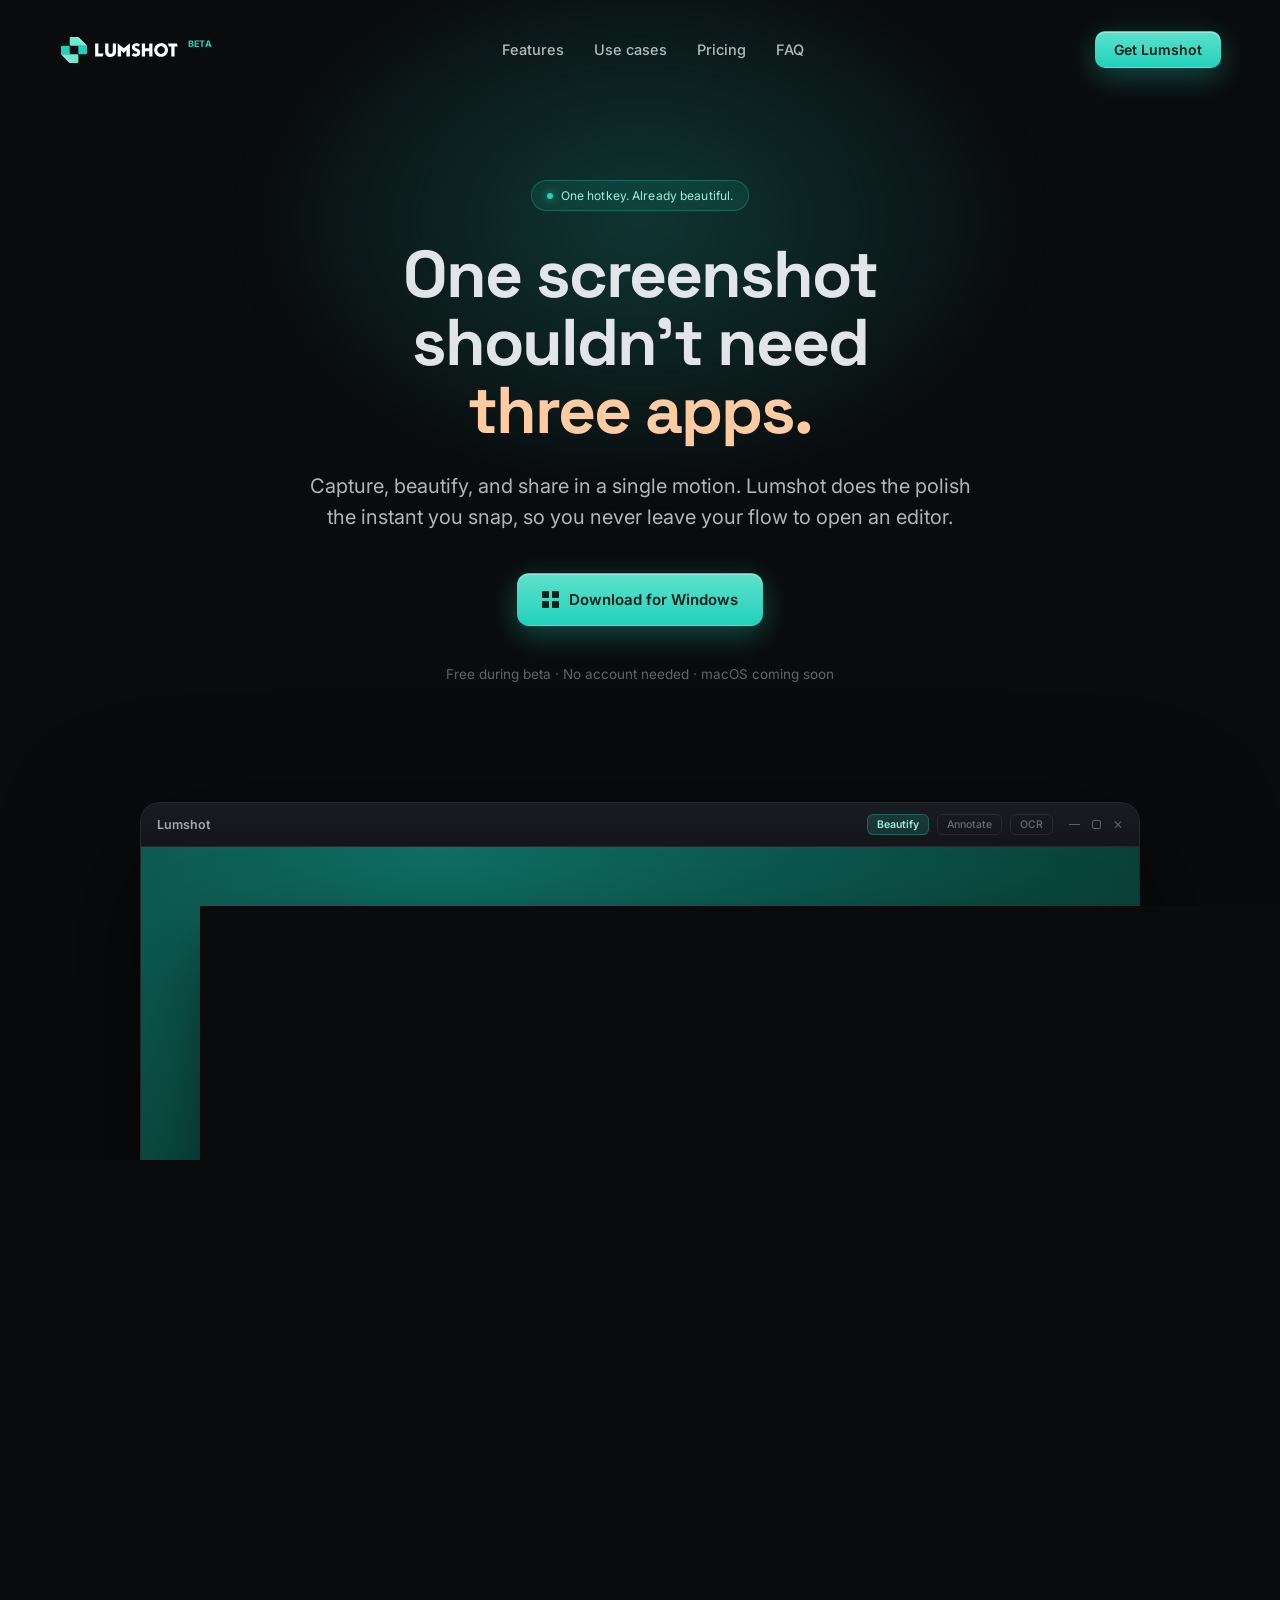
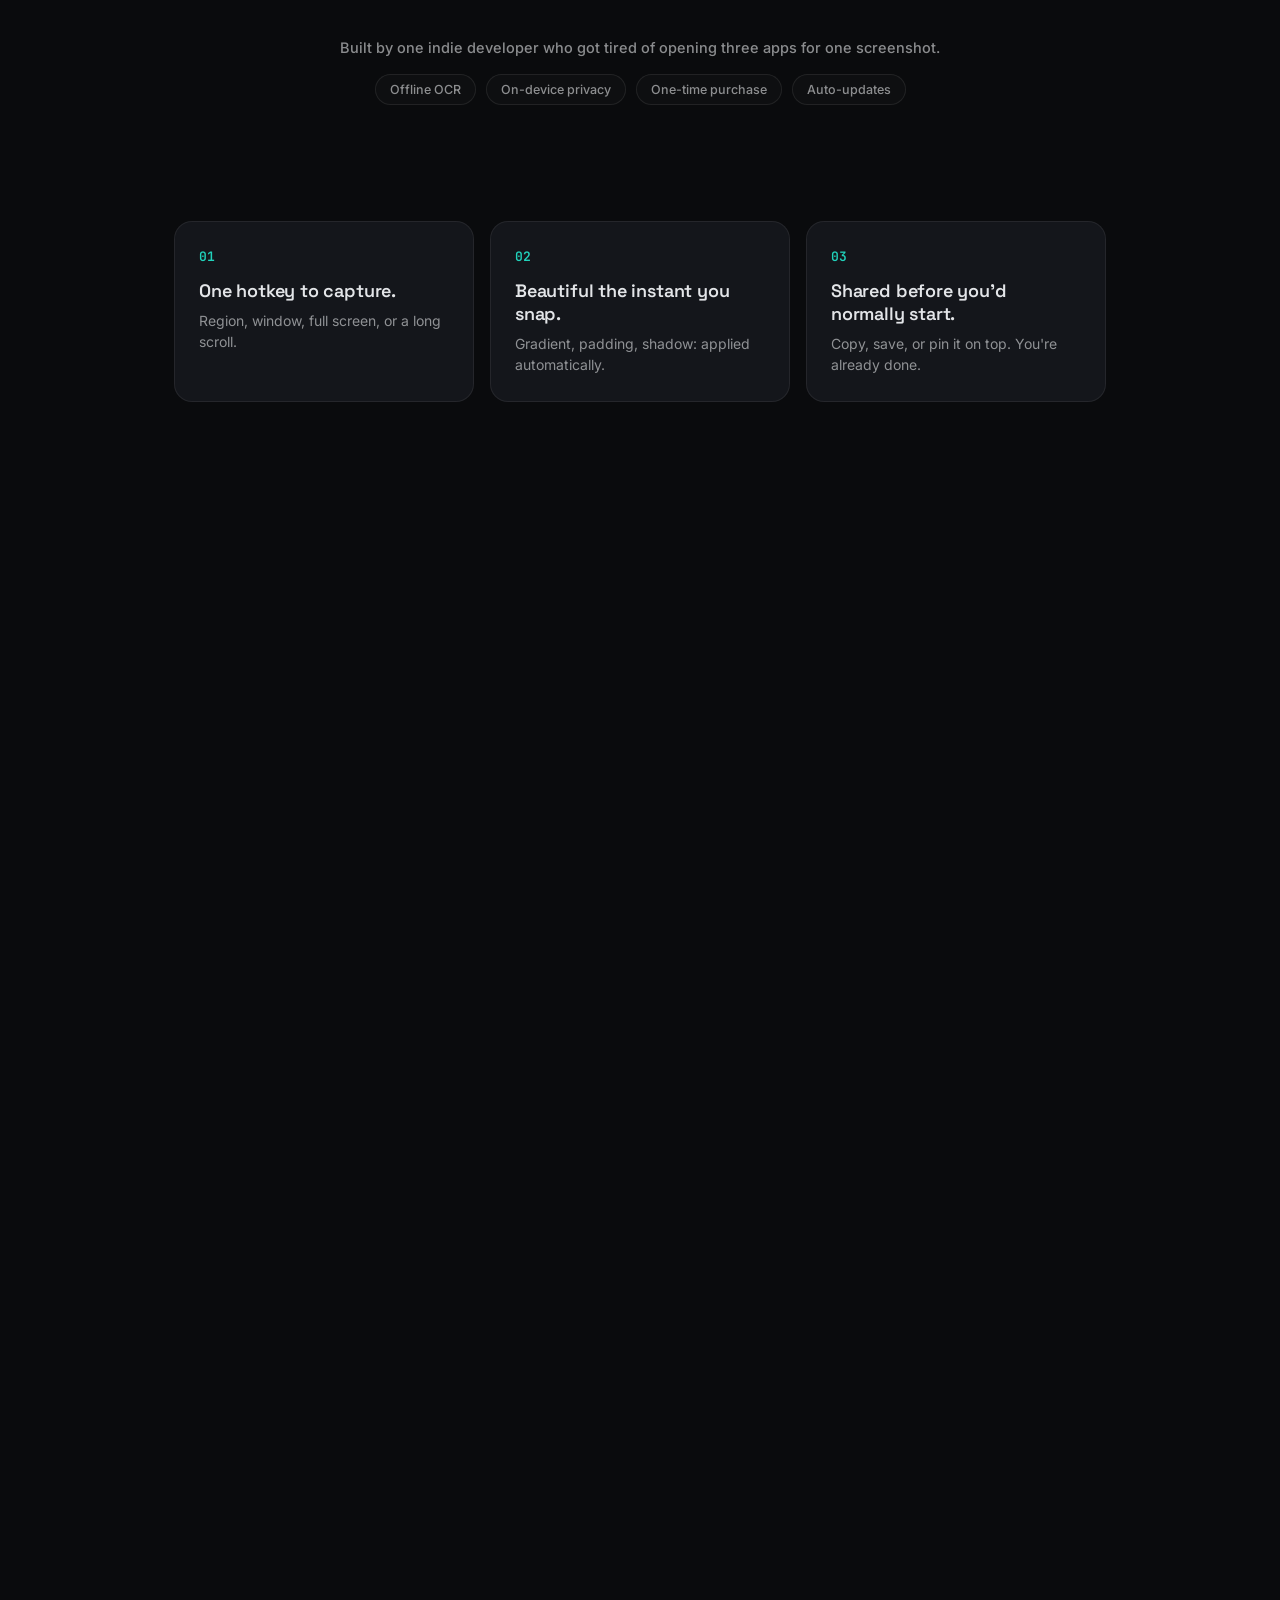
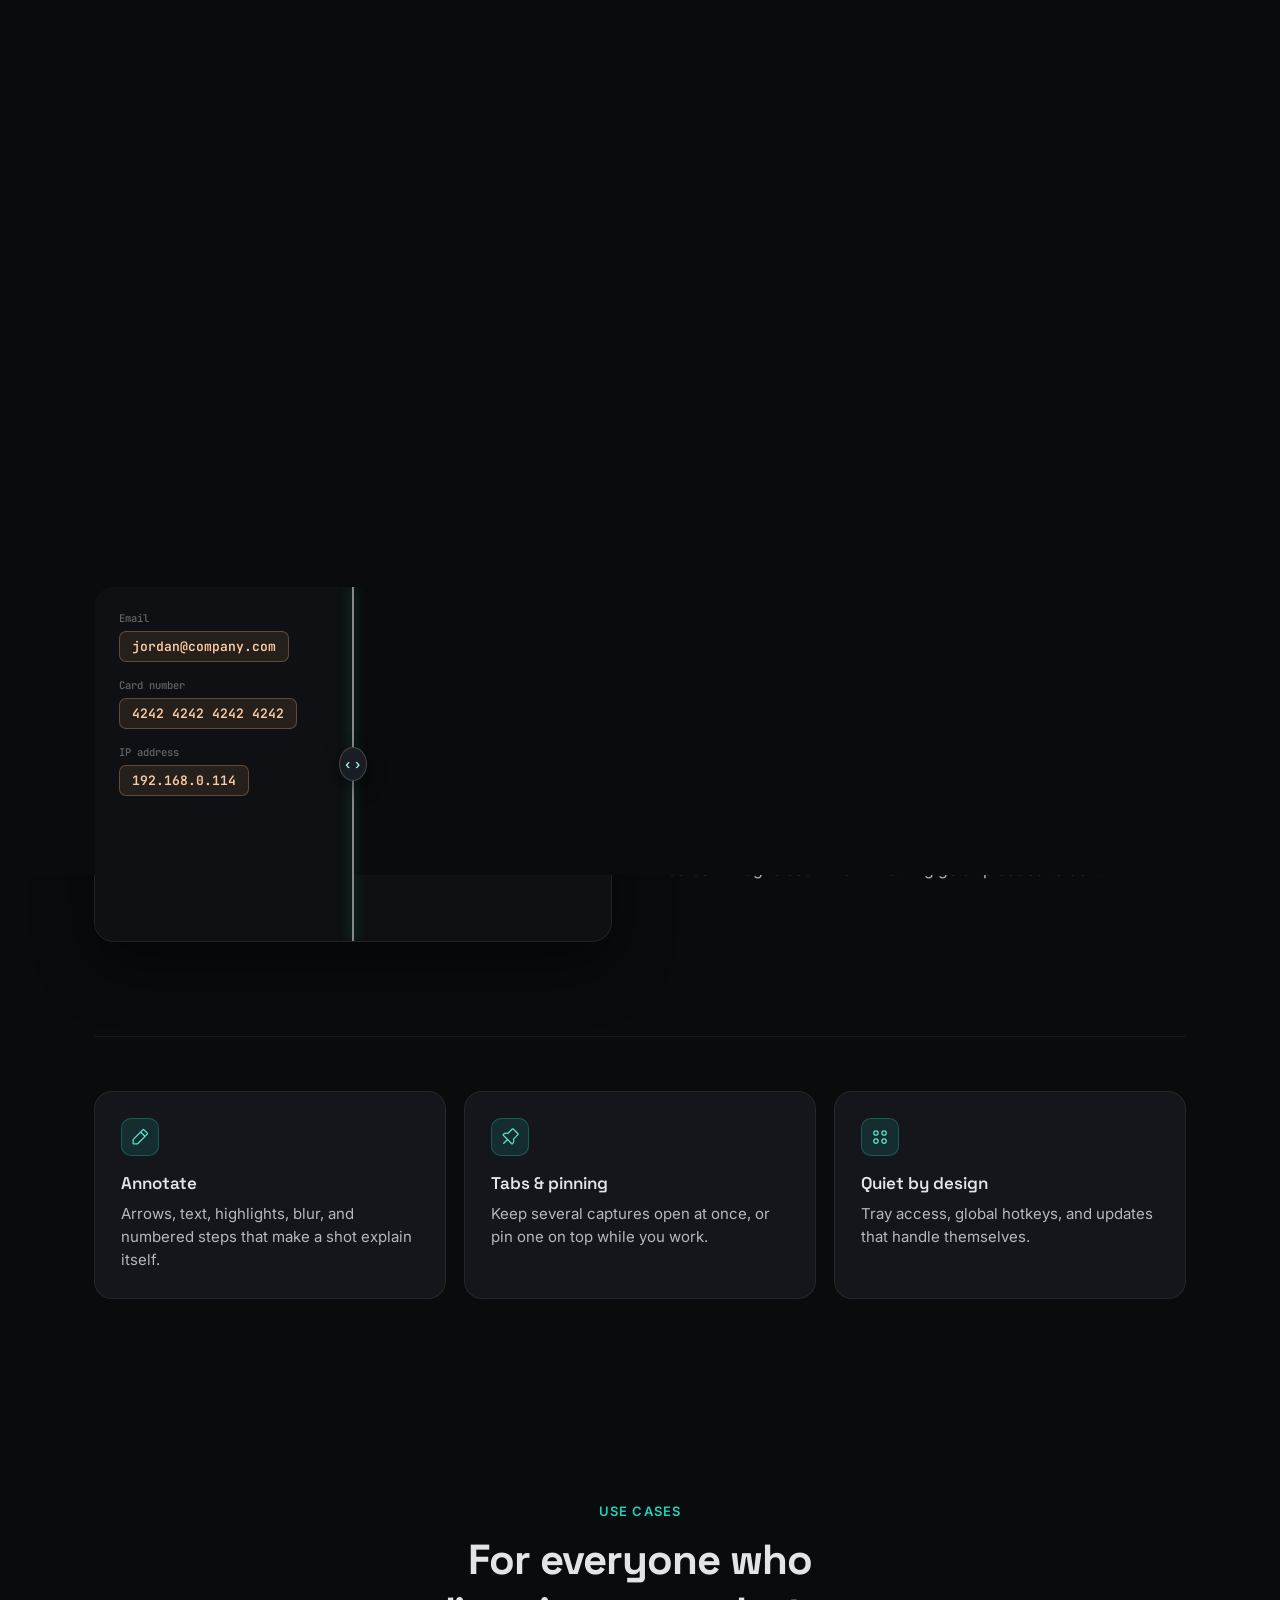
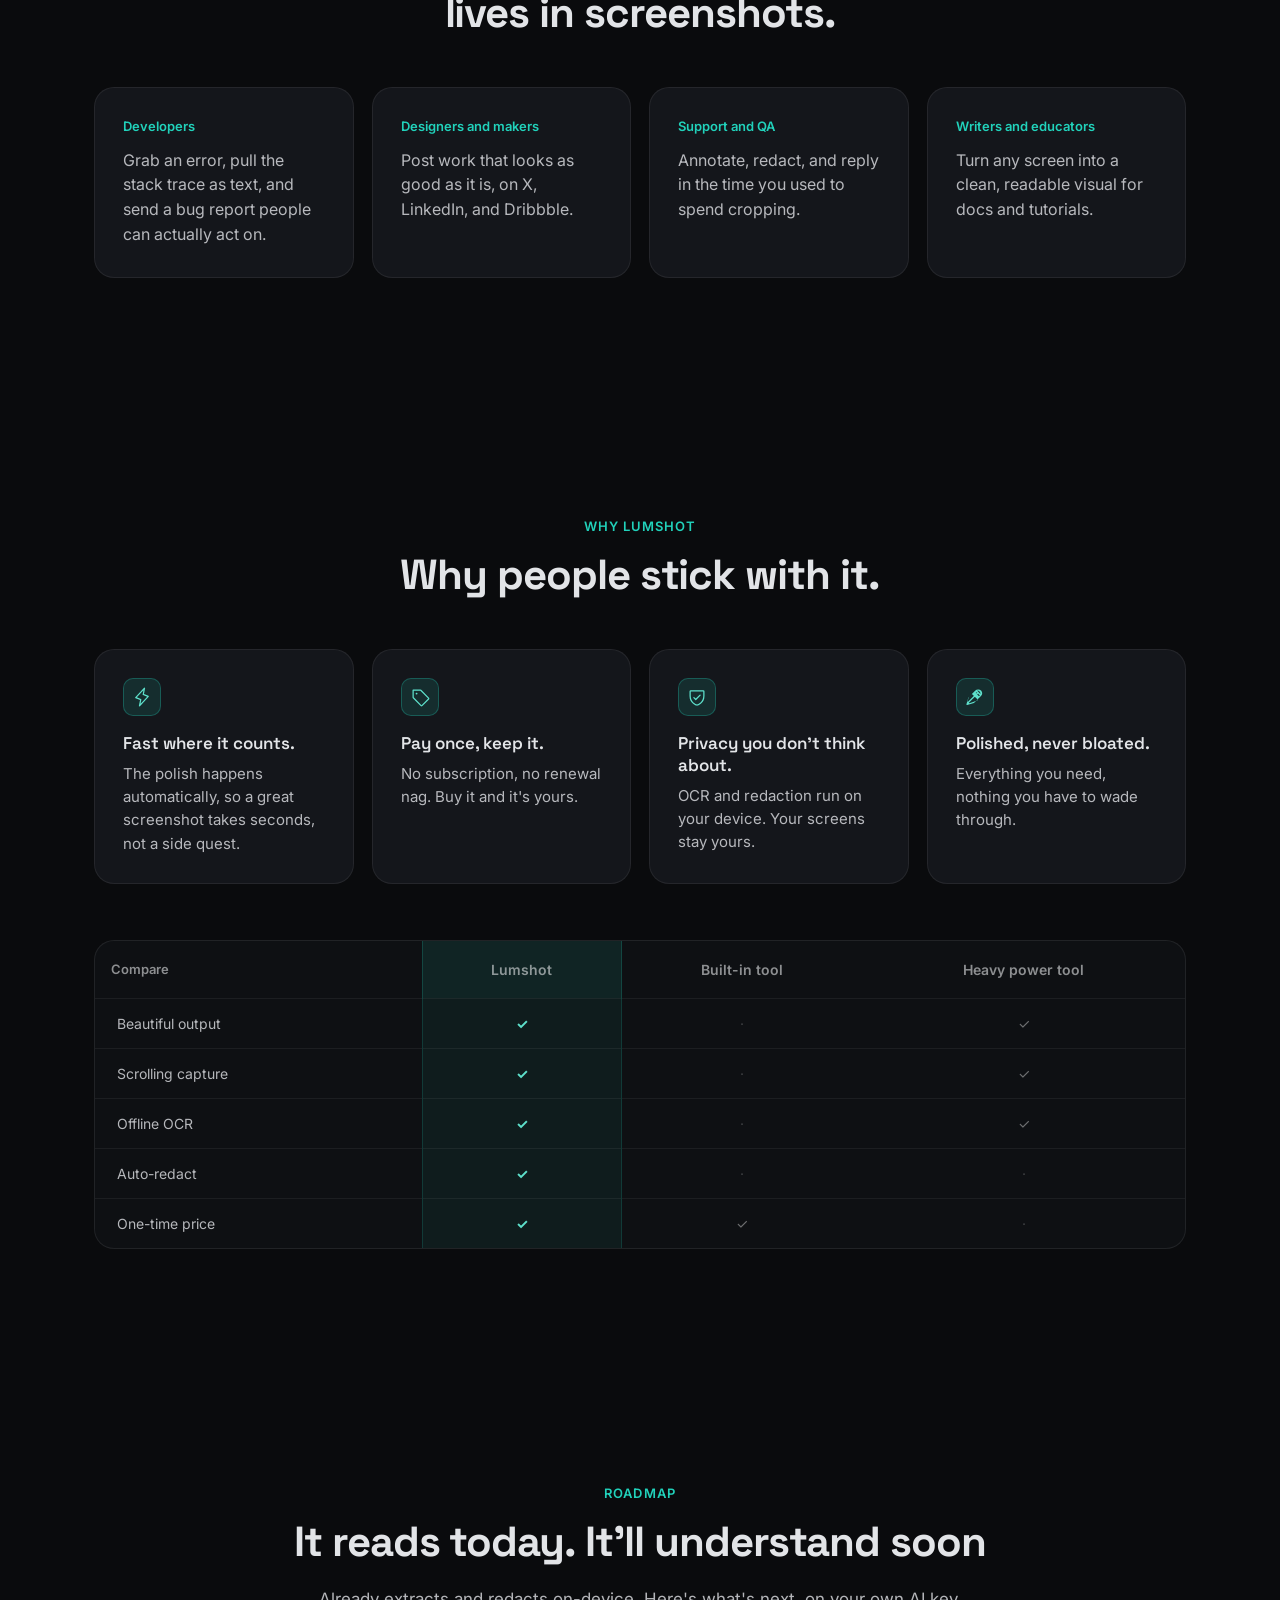
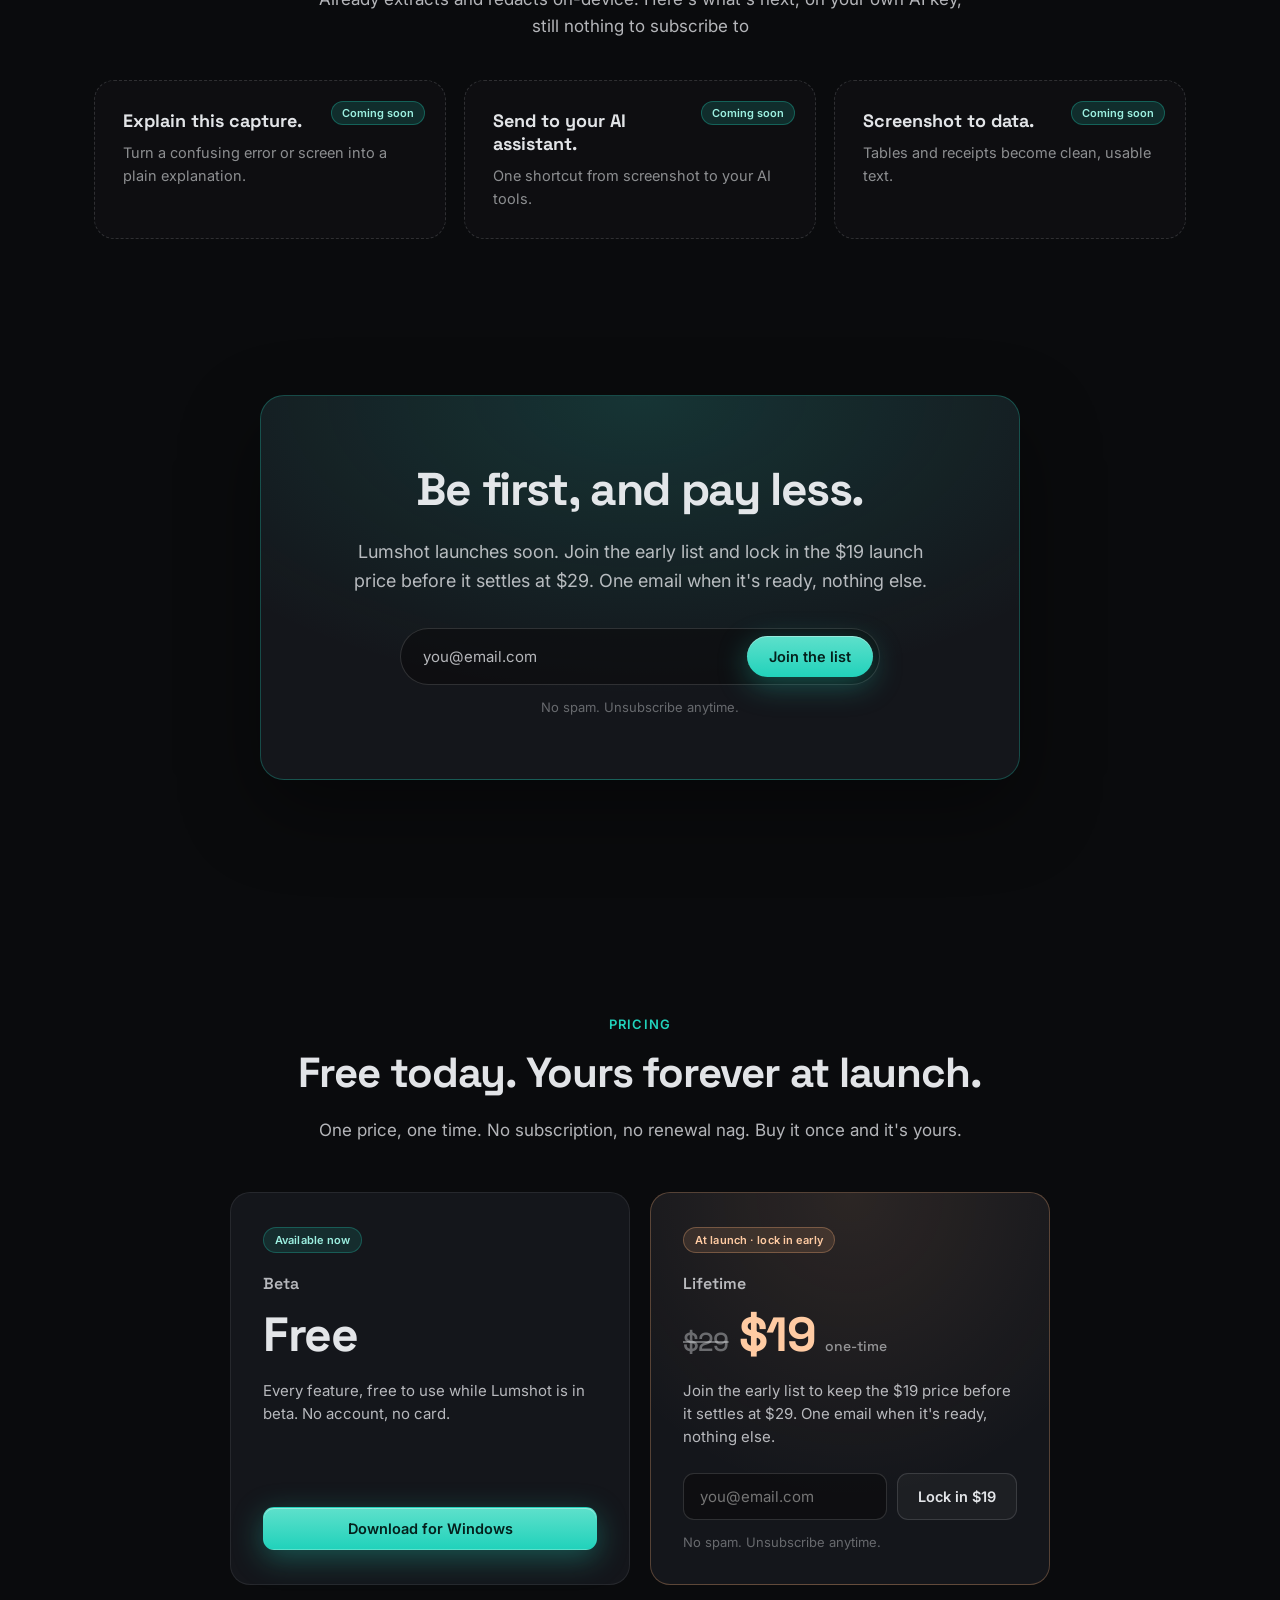
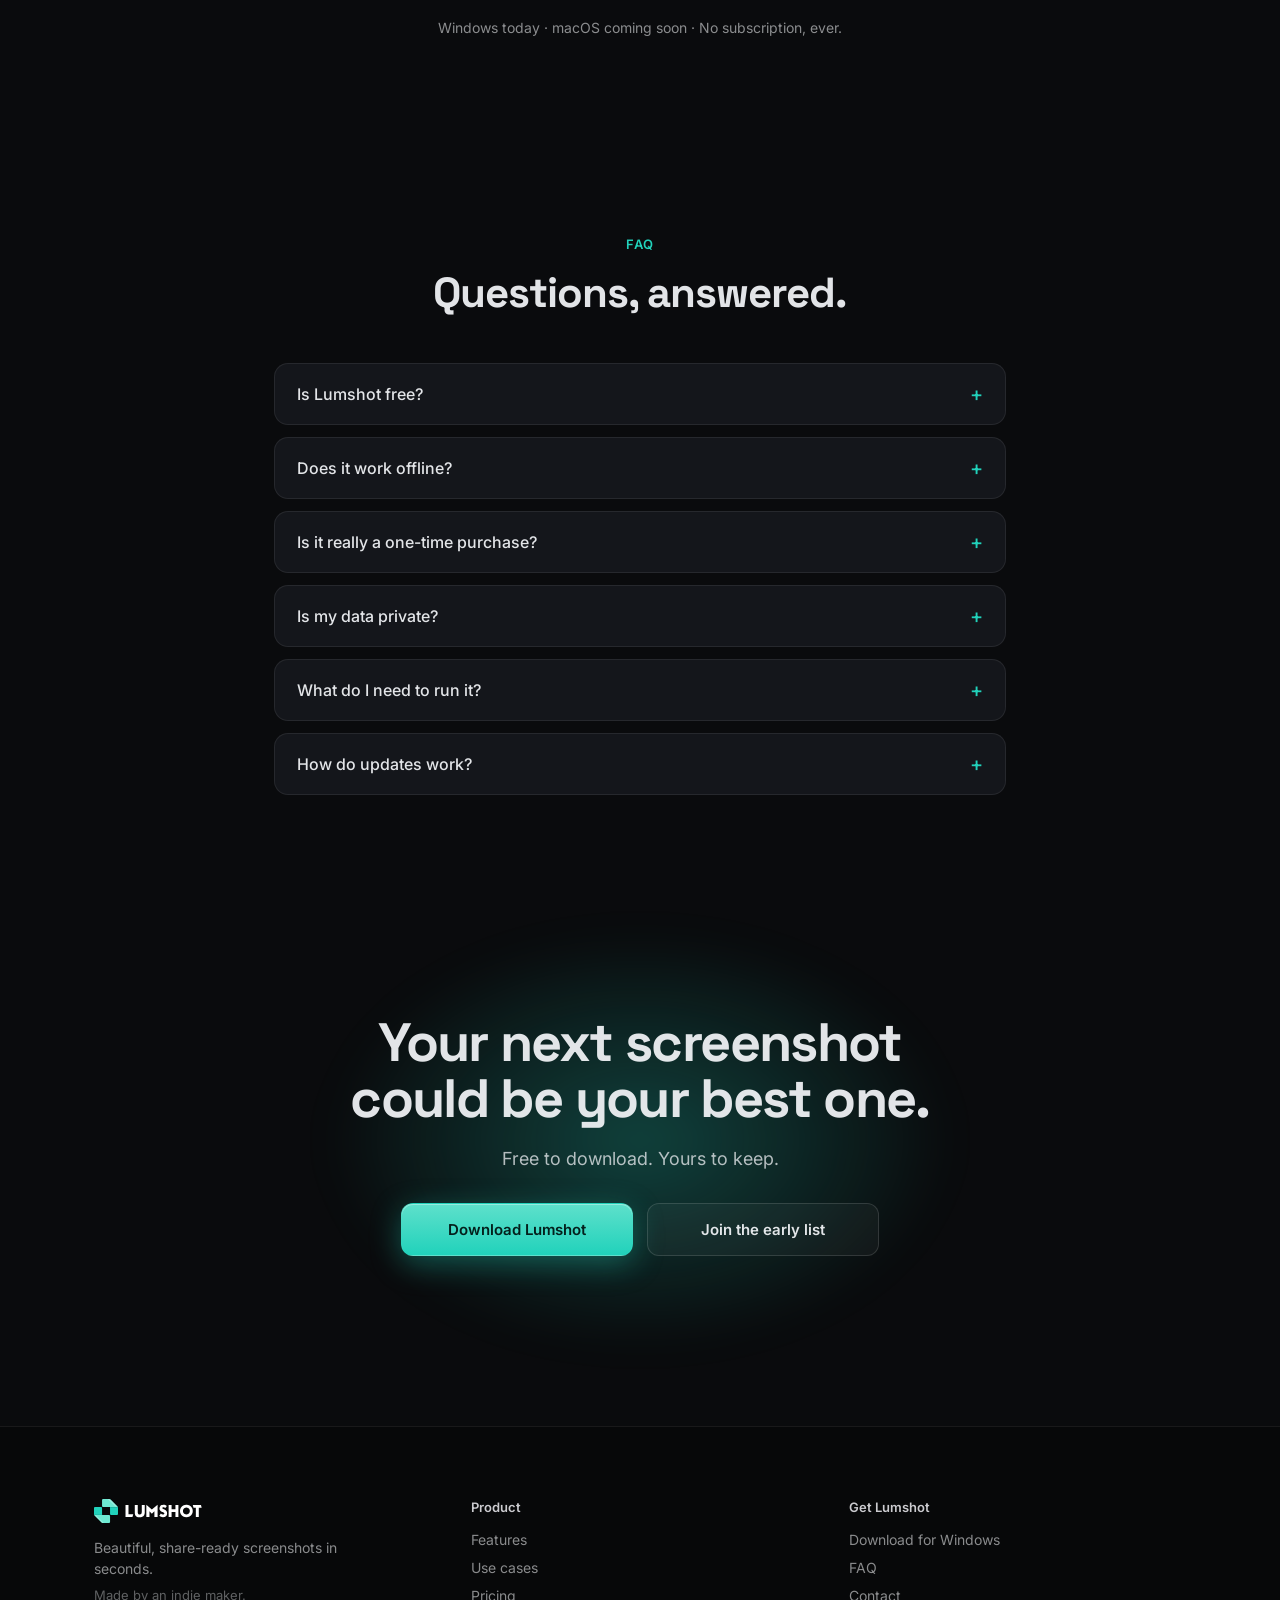
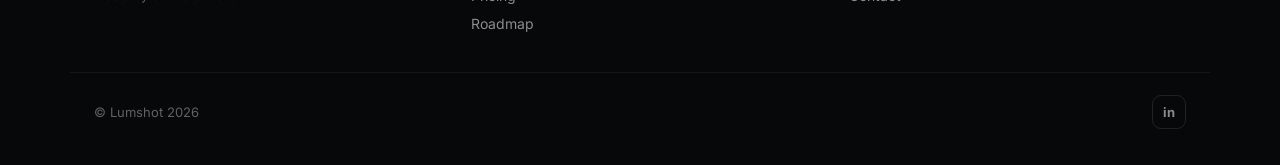
==== commit 6da496d3: "Redesign waitlist form as a unified pill-shaped input/button Replaces the separate input+button pair" ====
--- a/index.html
+++ b/index.html
@@ -505,8 +505,10 @@
         <p class="early-bird-text">Lumshot launches soon. Join the early list and lock in the $19 launch price before
           it settles at $29. One email when it's ready, nothing else.</p>
         <form id="lum-waitlist" class="waitlist-form">
-          <input type="email" placeholder="you@email.com" aria-label="Email address" required>
-          <button type="submit" class="btn btn-primary">Join the list</button>
+          <div class="waitlist-field">
+            <input type="email" placeholder="you@email.com" aria-label="Email address" required>
+            <button type="submit" class="waitlist-submit">Join the list</button>
+          </div>
         </form>
         <p id="lum-waitlist-note" class="waitlist-note">No spam. Unsubscribe anytime.</p>
       </div>
--- a/styles.css
+++ b/styles.css
@@ -1436,34 +1436,85 @@
 
 .waitlist-form {
   display: flex;
-  flex-wrap: wrap;
-  gap: 12px;
   justify-content: center;
   margin: 32px auto 0;
-  max-width: 500px;
-}
-
-.waitlist-form input {
-  flex: 1;
-  min-width: 200px;
-  padding: 15px 18px;
-  border-radius: 12px;
+  max-width: 480px;
+}
+
+.waitlist-field {
+  display: flex;
+  align-items: center;
+  gap: 6px;
+  width: 100%;
+  padding: 6px;
+  border-radius: 999px;
   background: rgba(10, 11, 13, .6);
   border: 1px solid rgba(255, 255, 255, .14);
+  transition: border-color .2s, box-shadow .2s;
+}
+
+.waitlist-field:focus-within {
+  border-color: var(--color-accent);
+  box-shadow: 0 0 0 3px rgba(33, 210, 187, .25);
+}
+
+.waitlist-field input {
+  flex: 1;
+  min-width: 0;
+  padding: 12px 8px 12px 16px;
+  border: none;
+  background: transparent;
   color: #fff;
   font-size: 15px;
   font-family: inherit;
   outline: none;
-  transition: border-color .2s, box-shadow .2s;
-}
-
-.waitlist-form input:focus {
-  border-color: var(--color-accent);
-  box-shadow: 0 0 0 3px rgba(33, 210, 187, .25);
-}
-
-.waitlist-form .btn {
+}
+
+.waitlist-field input::placeholder {
+  color: var(--text-secondary);
+}
+
+.waitlist-submit {
   flex-shrink: 0;
+  padding: 12px 22px;
+  border-radius: 999px;
+  border: none;
+  font-size: 14.5px;
+  font-weight: 600;
+  font-family: inherit;
+  color: #04201C;
+  background: linear-gradient(180deg, var(--color-accent-light), var(--color-accent));
+  box-shadow: var(--glow-teal), inset 0 1px 0 rgba(255, 255, 255, .35);
+  cursor: pointer;
+  transition: all .2s;
+  white-space: nowrap;
+}
+
+.waitlist-submit:hover:not(:disabled) {
+  transform: translateY(-2px);
+  box-shadow: 0 12px 40px rgba(33, 210, 187, .5), inset 0 1px 0 rgba(255, 255, 255, .45);
+}
+
+.waitlist-submit:disabled {
+  opacity: .6;
+  cursor: default;
+  transform: none;
+}
+
+@media (max-width: 480px) {
+  .waitlist-field {
+    flex-wrap: wrap;
+    border-radius: 20px;
+  }
+
+  .waitlist-field input {
+    flex-basis: 100%;
+    padding: 12px 14px;
+  }
+
+  .waitlist-submit {
+    flex: 1;
+  }
 }
 
 /* ---------- Pricing ---------- */
